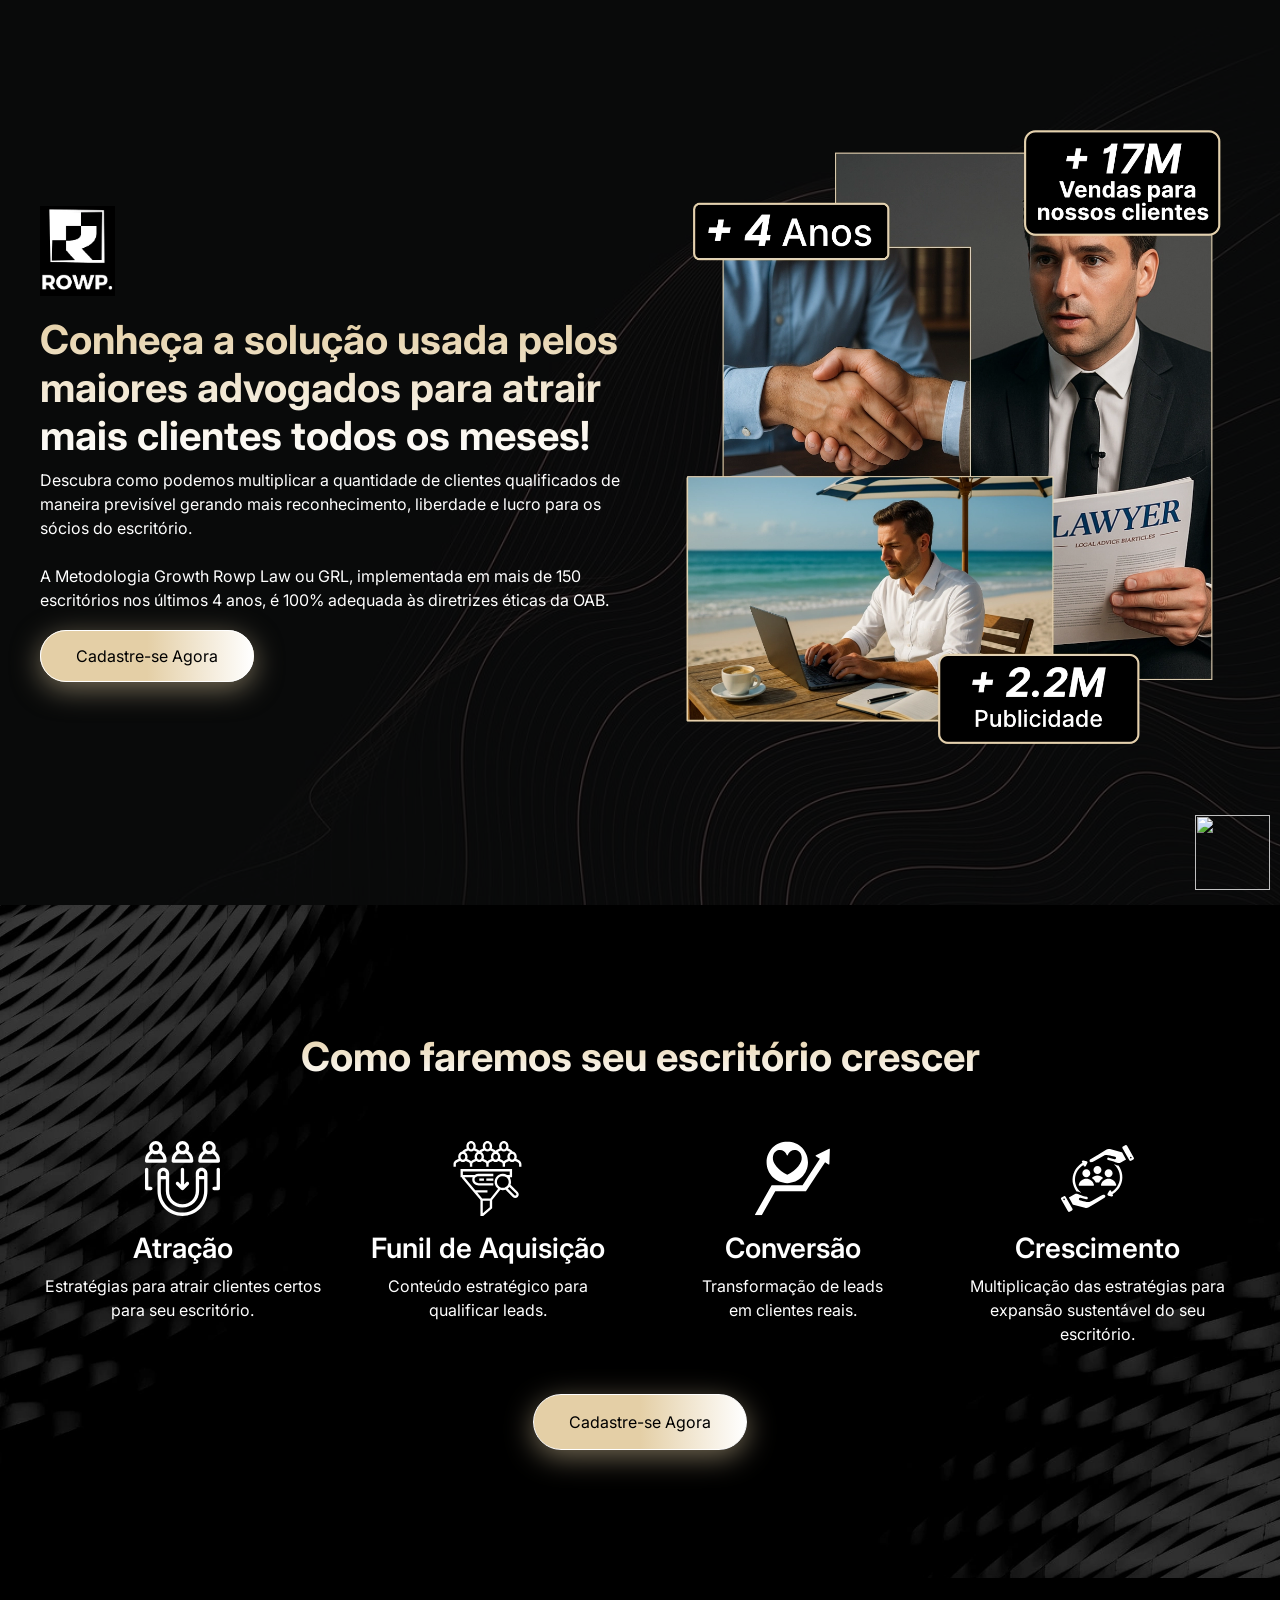
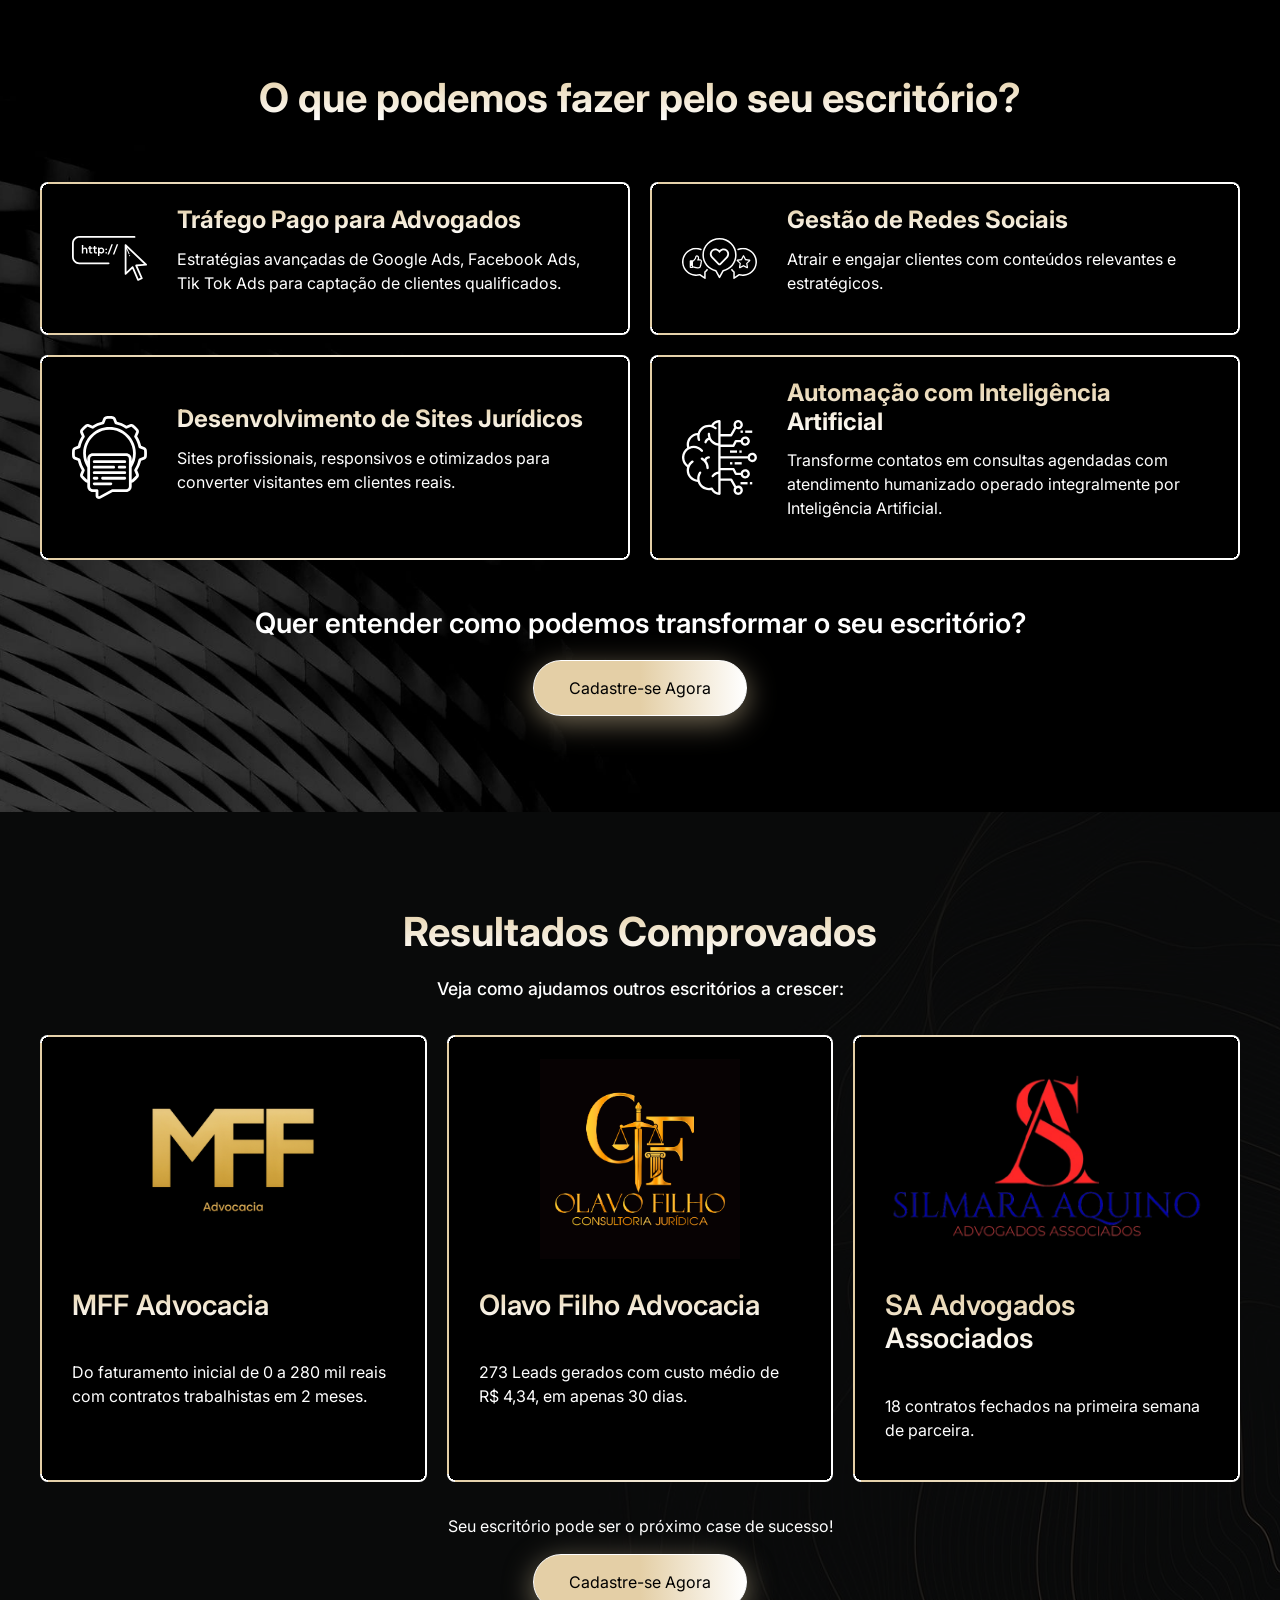
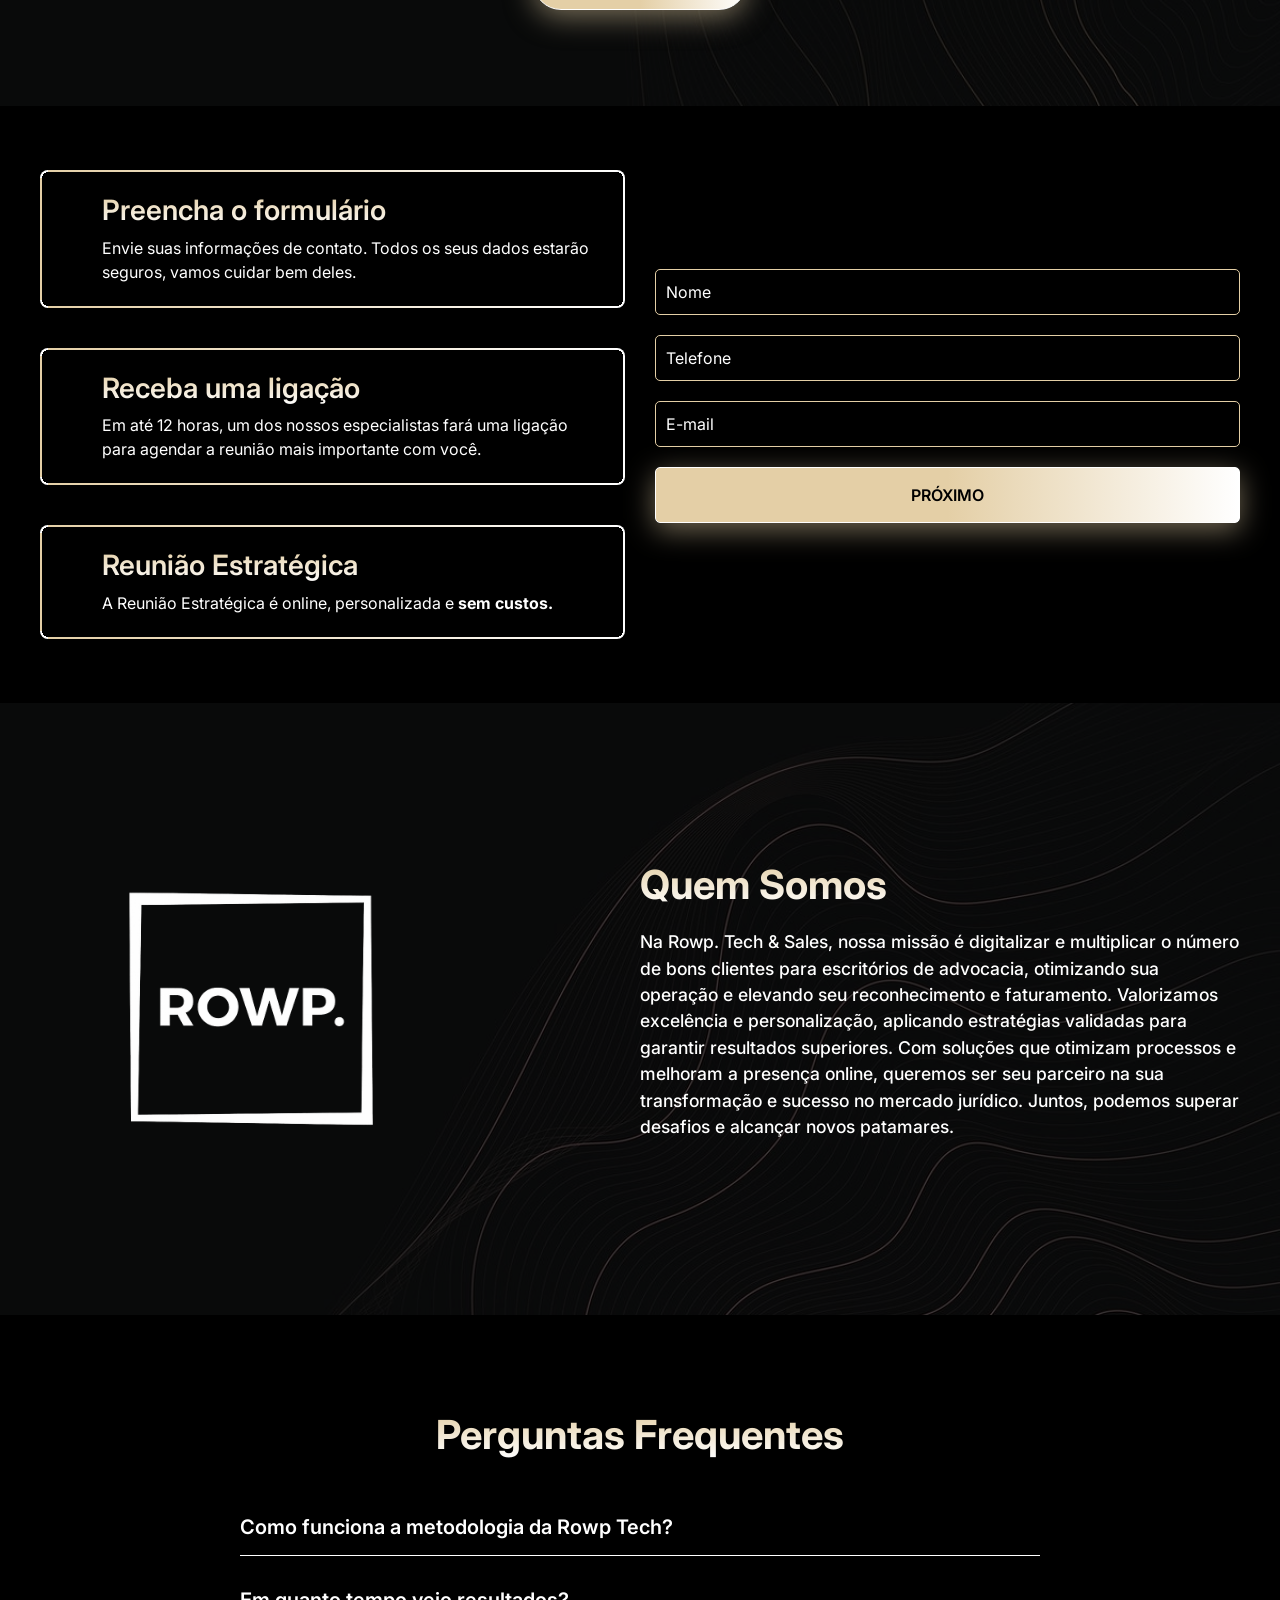
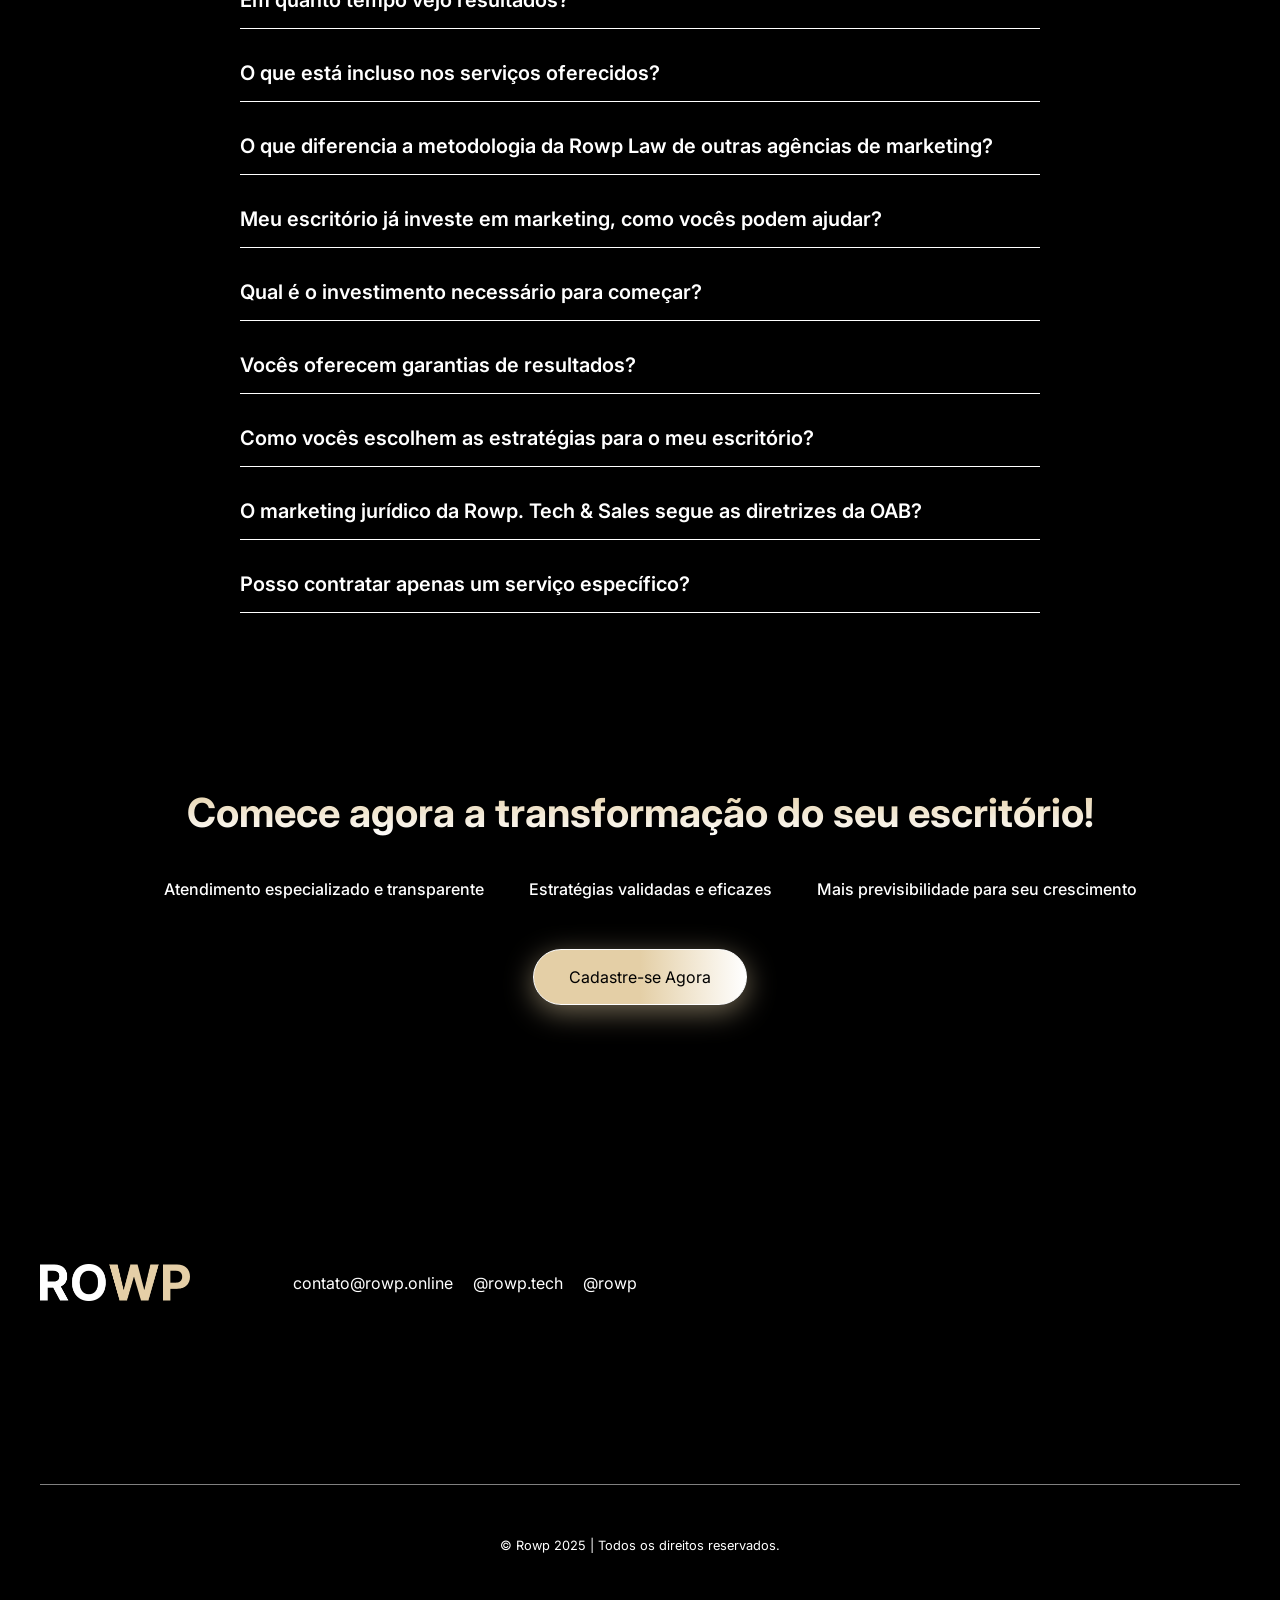
==== index.html @ 314a4864 "Update index.html" ====
<html>
    <head>
        <title>Rowp</title>
        <meta charset="utf-8">
        <meta name="viewport" content="initial-scale=1">
        
        <!-- Favicon -->
        <link rel="icon" type="image/x-icon" href="imagens/logo_rowp.png">
        
        <!-- Fontes -->
        <link rel="preconnect" href="https://fonts.googleapis.com">
        <link rel="preconnect" href="https://fonts.gstatic.com" crossorigin>
        <link href="https://fonts.googleapis.com/css2?family=Inter:ital,opsz,wght@0,14..32,100..900;1,14..32,100..900&display=swap" rel="stylesheet">

        <!-- Bootstrap -->
        <link rel="stylesheet" href="https://cdn.jsdelivr.net/npm/bootstrap@5.2.3/dist/css/bootstrap.min.css">
        
        <!-- Google Tag Manager -->
        <script>(function(w,d,s,l,i){w[l]=w[l]||[];w[l].push({'gtm.start':
        new Date().getTime(),event:'gtm.js'});var f=d.getElementsByTagName(s)[0],
        j=d.createElement(s),dl=l!='dataLayer'?'&l='+l:'';j.async=true;j.src=
        'https://www.googletagmanager.com/gtm.js?id='+i+dl;f.parentNode.insertBefore(j,f);
        })(window,document,'script','dataLayer','GTM-T9DWG6LV');</script>
        <!-- End Google Tag Manager -->
        
        <!-- Meta Pixel Code -->
        <script>
        !function(f,b,e,v,n,t,s)
        {if(f.fbq)return;n=f.fbq=function(){n.callMethod?
        n.callMethod.apply(n,arguments):n.queue.push(arguments)};
        if(!f._fbq)f._fbq=n;n.push=n;n.loaded=!0;n.version='2.0';
        n.queue=[];t=b.createElement(e);t.async=!0;
        t.src=v;s=b.getElementsByTagName(e)[0];
        s.parentNode.insertBefore(t,s)}(window, document,'script',
        'https://connect.facebook.net/en_US/fbevents.js');
        fbq('init', '1234074921309756');
        fbq('track', 'PageView');
        </script>
        <noscript><img height="1" width="1" style="display:none"
        src="https://www.facebook.com/tr?id=1234074921309756&ev=PageView&noscript=1"
        /></noscript>
        <!-- End Meta Pixel Code -->
        
        <!-- Estilos -->
        <style>
        
            /* Geral */
            
            body, html {
                font-family: "Inter", sans-serif;
                scroll-behavior: scroll;
                padding: 0;
            }
            
            .wrapper {
                margin: 0 auto;
                max-width: 1200px;
            }
            
            /* Banner Principal */
            
            .principal {
                background-image: url(imagens/Textura1.webp);
                background-color: rgba(0, 0, 0, 0.7);
                background-blend-mode: color;
                background-position: center;
                background-repeat: no-repeat;
                background-size: cover;
                padding: 4em 1em 6em;
            }
            
            .principal .conteudo {
                align-content: center;
                display: grid;
                gap: 40px;
                grid-template-columns: 1fr 1fr;
            }
            
            .principal .conteudo .texto {
                align-content: center;
                display: grid;
            }
            
            .principal .conteudo .texto .logo img {
                margin-bottom: 1em;
                width: 150px;
            }
            
            .principal .conteudo .texto .titulo img {
                margin-bottom: 20px;
                width: 75px;
            }
            
            .principal .conteudo .texto .titulo h3 {
                background: -webkit-linear-gradient(#e4cfa6, #fff);
                -webkit-background-clip: text;
                -webkit-text-fill-color: transparent;
                color: #fff;
                font-size: 2.5em;
                font-weight: 700;
            }
            
            .principal .conteudo .texto .titulo p {
                color: #fff;
                margin-bottom: 2em;
            }
            
            .principal .conteudo .texto .botao a {
                background: #E4CFA6;
                background: linear-gradient(90deg, rgba(228, 207, 166, 1) 50%, rgba(255, 255, 255, 1) 100%);
                border: 1px solid #fff;
                border-radius: 50px;
                box-shadow: rgba(228, 207, 166, 0.5) 0px 7px 29px 0px;
                color: #000;
                font-weight: 400;
                padding: 15px 35px;
                text-decoration: none;
            }
            
            .principal .conteudo .imagem img {
                width: 100%;
            }
            
            .principal .conteudo .imagem .mobile {
                display: none;
            }
            
            /* Crescer */
            
            .crescer {
                background-image: url(imagens/fundo.webp);
                background-position: center;
                background-repeat: no-repeat;
                background-size: cover;
                padding: 8em 1em;
            }
            
            .crescer .conteudo .titulo h3 {
                background: -webkit-linear-gradient(#e4cfa6, #fff);
                -webkit-background-clip: text;
                -webkit-text-fill-color: transparent;
                font-size: 2.5em;
                font-weight: 700;
                margin-bottom: 1.5em;
                text-align: center;
            }
            
            .crescer .conteudo .items {
                display: grid;
                gap: 20px;
                grid-template-columns: 1fr 1fr 1fr 1fr;
                margin-bottom: 2em;
            }
            
            .crescer .conteudo .items .item .icone {
                display: grid;
                justify-content: center;
            }
            
            .crescer .conteudo .items .item .icone img {
                margin-bottom: 1em;
                width: 75px;
            }
            
            .crescer .conteudo .items .item .info h3 {
                color: #fff;
                font-weight: 600;
                text-align: center;
            }
            
            .crescer .conteudo .items .item .info p {
                color: #fff;
                text-align: center;
            }
            
            .crescer .conteudo .botao {
                display: grid;
                justify-content: center;
            }
            
            .crescer .conteudo .botao a {
                background: #E4CFA6;
                background: linear-gradient(90deg, rgba(228, 207, 166, 1) 50%, rgba(255, 255, 255, 1) 100%);
                border: 1px solid #fff;
                border-radius: 50px;
                box-shadow: rgba(228, 207, 166, 0.5) 0px 7px 29px 0px;
                color: #000;
                font-weight: 400;
                padding: 15px 35px;
                text-decoration: none;
            }
            
            /* Escritório */
            
            .escritorio {
                background-image: url(imagens/fundo2.jpg);
                background-position: center;
                background-repeat: no-repeat;
                background-size: cover;
                padding: 6em 1em;
            }
            
            .escritorio .conteudo .titulo h3 {
                background: -webkit-linear-gradient(#e4cfa6, #fff);
                -webkit-background-clip: text;
                -webkit-text-fill-color: transparent;
                font-size: 2.5em;
                font-weight: 700;
                margin-bottom: 1.5em;
                text-align: center;
            }
            
            .escritorio .conteudo .items {
                display: grid;
                gap: 20px;
                grid-template-columns: 1fr 1fr;
            }
            
            .escritorio .conteudo .items .item {
                align-items: center;
                background: radial-gradient(circle at 100% 100%, #000000 0, #000000 6px, #fff 6px) 0% 0%/8px 8px no-repeat,
            radial-gradient(circle at 0 100%, #000000 0, #000000 6px, #fff 6px) 100% 0%/8px 8px no-repeat,
            radial-gradient(circle at 100% 0, #000000 0, #000000 6px, #fff 6px) 0% 100%/8px 8px no-repeat,
            radial-gradient(circle at 0 0, #000000 0, #000000 6px, #fff 6px) 100% 100%/8px 8px no-repeat,
            linear-gradient(#000000, #000000) 50% 50%/calc(100% - 4px) calc(100% - 16px) no-repeat,
            linear-gradient(#000000, #000000) 50% 50%/calc(100% - 16px) calc(100% - 4px) no-repeat,
            linear-gradient(90deg, #e4cfa6 0%, #fff 100%);
                border-radius: 8px;
                display: flex;
                gap: 30px;
                padding: 1.5em 2em;
                box-sizing: border-box;
            }
            
            .escritorio .conteudo .items .item .icone img {
                width: 75px;
            }
            
            .escritorio .conteudo .items .item .info h3 {
                background: -webkit-linear-gradient(#e4cfa6, #fff);
                -webkit-background-clip: text;
                -webkit-text-fill-color: transparent;
                font-size: 1.5em;
                font-weight: 700;
                margin-bottom: 0.5em;
            }
            
            .escritorio .conteudo .items .item .info p {
                color: #fff;
            }
            
            .escritorio .conteudo .botao {
                display: grid;
                justify-content: center;
            }
            
            .escritorio .conteudo .botao p {
                color: #fff;
                font-size: 1.75em;
                font-weight: 600;
                margin-top: 1.5em;
                text-align: center;
            }
            
            .escritorio .conteudo .botao a {
                background: #E4CFA6;
                background: linear-gradient(90deg, rgba(228, 207, 166, 1) 50%, rgba(255, 255, 255, 1) 100%);
                border: 1px solid #fff;
                border-radius: 50px;
                box-shadow: rgba(228, 207, 166, 0.5) 0px 7px 29px 0px;
                color: #000;
                font-weight: 400;
                margin: 0 auto;
                padding: 15px 35px;
                text-decoration: none;
                width: fit-content;
            }
            
            /* Resultados */
            
            .resultados {
                background-image: url(imagens/Textura2.webp);
                background-color: rgba(0, 0, 0, 0.7);
                background-blend-mode: color;
                background-position: center;
                background-repeat: no-repeat;
                background-size: cover;
                padding: 6em 1em;
            }
            
            .resultados .conteudo .titulo h3 {
                background: -webkit-linear-gradient(#e4cfa6, #fff);
                -webkit-background-clip: text;
                -webkit-text-fill-color: transparent;
                font-size: 2.5em;
                font-weight: 700;
                margin-bottom: 0.5em;
                text-align: center;
            }
            
            .resultados .conteudo .titulo p {
                color: #fff;
                font-size: 1.1em;
                font-weight: 500;
                text-align: center;
            }
            
            .resultados .conteudo .items {
                display: grid;
                gap: 20px;
                grid-template-columns: 1fr 1fr 1fr;
                margin: 2em 0em;
            }
            
            .resultados .conteudo .items .item {
                align-content: start;
                background: radial-gradient(circle at 100% 100%, #000000 0, #000000 6px, #fff 6px) 0% 0% / 8px 8px no-repeat, radial-gradient(circle at 0 100%, #000000 0, #000000 6px, #fff 6px) 100% 0% / 8px 8px no-repeat, radial-gradient(circle at 100% 0, #000000 0, #000000 6px, #fff 6px) 0% 100% / 8px 8px no-repeat, radial-gradient(circle at 0 0, #000000 0, #000000 6px, #fff 6px) 100% 100% / 8px 8px no-repeat, linear-gradient(#000000, #000000) 50% 50% / calc(100% - 4px) calc(100% - 16px) no-repeat, linear-gradient(#000000, #000000) 50% 50% / calc(100% - 16px) calc(100% - 4px) no-repeat, linear-gradient(90deg, #e4cfa6 0%, #fff 100%);
                border-radius: 8px;
                display: grid;
                gap: 30px;
                padding: 1.5em 2em;
                box-sizing: border-box;
            }
            
            .resultados .conteudo .items .item img {
                height: 200px;
                object-fit: contain;
                width: 100%;
            }
            
            .resultados .conteudo .items .item h3 {
                background: -webkit-linear-gradient(#e4cfa6, #fff);
                -webkit-background-clip: text;
                -webkit-text-fill-color: transparent;
                font-weight: 600;
            }
            
            .resultados .conteudo .items .item p {
                color: #fff;
            }
            
            .resultados .conteudo .botao {
                display: grid;
                justify-content: center;
            }
            
            .resultados .conteudo .botao p {
                color: #fff;
            }
            
            .resultados .conteudo .botao a {
                background: #E4CFA6;
                background: linear-gradient(90deg, rgba(228, 207, 166, 1) 50%, rgba(255, 255, 255, 1) 100%);
                border: 1px solid #fff;
                border-radius: 50px;
                box-shadow: rgba(228, 207, 166, 0.5) 0px 7px 29px 0px;
                color: #000;
                font-weight: 400;
                margin: 0 auto;
                padding: 15px 35px;
                text-decoration: none;
                width: fit-content;
            }
            
            /* Formulário */
            
            .formulario {
                background-color: #000;
                padding: 4em 1em;
            }
            
            .formulario .conteudo {
                display: grid;
                gap: 30px;
                grid-template-columns:  1fr 1fr;
            }
            
            .formulario .conteudo .modulos {
                align-content: center;
                display: grid;
                gap: 20px;
            }
            
            .formulario .conteudo .modulos .passo {
                background: radial-gradient(circle at 100% 100%, #000000 0, #000000 6px, #fff 6px) 0% 0% / 8px 8px no-repeat, radial-gradient(circle at 0 100%, #000000 0, #000000 6px, #fff 6px) 100% 0% / 8px 8px no-repeat, radial-gradient(circle at 100% 0, #000000 0, #000000 6px, #fff 6px) 0% 100% / 8px 8px no-repeat, radial-gradient(circle at 0 0, #000000 0, #000000 6px, #fff 6px) 100% 100% / 8px 8px no-repeat, linear-gradient(#000000, #000000) 50% 50% / calc(100% - 4px) calc(100% - 16px) no-repeat, linear-gradient(#000000, #000000) 50% 50% / calc(100% - 16px) calc(100% - 4px) no-repeat, linear-gradient(90deg, #e4cfa6 0%, #fff 100%);
                border-radius: 8px;
                display: flex;
                gap: 30px;
                padding: 1.5em 2em;
                box-sizing: border-box;
            }
            
            .formulario .conteudo .modulos .passo h3 {
                background: -webkit-linear-gradient(#e4cfa6, #fff);
                -webkit-background-clip: text;
                -webkit-text-fill-color: transparent;
                font-weight: 600;
            }
            
            .formulario .conteudo .modulos .passo p {
                color: #fff;
                margin-bottom: 0;
            }
            
            .formulario .conteudo .modulos .icone {
                display: grid;
                justify-content: center;
            }
            
            .formulario .conteudo .modulos .icone svg {
                color: #e4cfa6;
                height: 40px;
                width: 40px;
            }
            
            .formulario .conteudo .contato  {
                align-items: center;
                display: grid;
            }
            
            .formulario .conteudo .contato .campos form {
                display: grid;
                gap: 10px;
            }
            
            .formulario .conteudo .contato .campos form .grid {
                display: grid;
                gap: 10px;
                grid-template-columns: 1fr 1fr;
            }
            
            .formulario .conteudo .contato .campos form .passo {
                display: grid;
                gap: 20px;
            }
            
            .formulario .conteudo .contato .campos form .passo.esconde {
                display: none;
            }
            
            .formulario .conteudo .contato .campos form .campo input, .formulario .conteudo .contato .campos form .campo select, .formulario .conteudo .contato .campos form .campo textarea {
                background-color: transparent;
                border: 1px solid #e4cfa6;
                border-radius: 5px;
                color: #fff;
                padding: 10px;
                width: 100%;
            }
            
            .formulario .conteudo .contato .campos form .campo .preto {
                color: #000;
            }
            
            .formulario .conteudo .contato .campos form .campo input::placeholder {
                color: #fff;
            }
            
            .formulario .conteudo .contato .campos form .campo label {
                color: #fff;
                margin-bottom: 5px;
            }
            
            .formulario .conteudo .contato .campos form .campo button {
                background: #E4CFA6;
                background: linear-gradient(90deg, rgba(228, 207, 166, 1) 50%, rgba(255, 255, 255, 1) 100%);
                border: 1px solid #fff;
                border-radius: 5px;
                box-shadow: rgba(228, 207, 166, 0.5) 0px 7px 29px 0px;
                color: #000;
                font-weight: 600;
                margin: 0 auto;
                padding: 15px 35px;
                text-decoration: none;
                text-transform: uppercase;
                width: 100%;
            }
            
            .formulario .conteudo .contato .campos form .campo p {
                display: none;
            }
            
            /* Quem Somos */
            
            .quemsomos {
                background-image: url(imagens/Textura1.webp);
                background-color: rgba(0, 0, 0, 0.7);
                background-blend-mode: color;
                background-position: center;
                background-repeat: no-repeat;
                background-size: cover;
                padding: 6em 1em;
            }
            
            .quemsomos .conteudo {
                display: grid;
                grid-template-columns: 1fr 1fr;
            }
            
            .quemsomos .conteudo .imagem img {
                width: 70%;
            }
            
            .quemsomos .conteudo .titulo {
                align-content: center;
                display: grid;
            }
            
            .quemsomos .conteudo .titulo h3 {
                background: -webkit-linear-gradient(#e4cfa6, #fff);
                -webkit-background-clip: text;
                -webkit-text-fill-color: transparent;
                font-size: 2.5em;
                font-weight: 700;
                margin-bottom: 0.5em;
            }
            
            .quemsomos .conteudo .titulo p {
                color: #fff;
                font-size: 1.1em;
                font-weight: 500;
            }
            
            /* Perguntas Frequentes */
            
            .perguntas {
                background-color: #000;
                padding: 6em 1em;
            }
            
            .perguntas .conteudo .titulo h3 {
                background: -webkit-linear-gradient(#e4cfa6, #fff);
                -webkit-background-clip: text;
                -webkit-text-fill-color: transparent;
                font-size: 2.5em;
                font-weight: 700;
                margin-bottom: 1em;
                text-align: center;
            }
            
            .perguntas .conteudo .items {
                margin: 0 auto;
                max-width: 800px;
            }
            
            .perguntas .conteudo .items .item {
                border-bottom: 1px solid #fff;
                margin-bottom: 1em;
                padding: 1em 0em;
            }
            
            .perguntas .conteudo .items .item .pergunta {
                align-items: center;
                cursor: pointer;
                display: flex;
                gap: 20px;
                justify-content: space-between;
            }
            
            .perguntas .conteudo .items .item .pergunta h3 {
                color: #fff;
                font-size: 1.25em;
                font-weight: 600;
                margin-bottom: 0;
            }
            
            .perguntas .conteudo .items .item .pergunta svg {
                color: #fff;
                font-size: 1em;
            }
            
            .perguntas .conteudo .items .item .resposta {
                display: none;
                padding-top: 1em;
            }

            .perguntas .conteudo .items .item.aberto .resposta {
                display: block;
            }
            
            .perguntas .conteudo .items .item .resposta p {
                color: #fff;
            }
            
            .perguntas .conteudo .botao {
                display: grid;
                justify-content: center;
            }
            
            .perguntas .conteudo .botao p {
                color: #fff;
                font-size: 1.75em;
                font-weight: 600;
                margin-top: 1.5em;
                text-align: center;
            }
            
            .perguntas .conteudo .botao a {
                background: #E4CFA6;
                background: linear-gradient(90deg, rgba(228, 207, 166, 1) 50%, rgba(255, 255, 255, 1) 100%);
                border: 1px solid #fff;
                border-radius: 50px;
                box-shadow: rgba(228, 207, 166, 0.5) 0px 7px 29px 0px;
                color: #000;
                font-weight: 400;
                margin: 0 auto;
                padding: 15px 35px;
                text-decoration: none;
                width: fit-content;
            }
            
            /* Transformação */
            
            .transformacao {
                background-color: #000;
                padding: 4em 1em;
            }
            
            .transformacao .conteudo .titulo h3 {
                background: -webkit-linear-gradient(#e4cfa6, #fff);
                -webkit-background-clip: text;
                -webkit-text-fill-color: transparent;
                font-size: 2.5em;
                font-weight: 700;
                margin-bottom: 1em;
                text-align: center;
            }
            
            .transformacao .conteudo .items {
                display: flex;
                gap: 25px;
                justify-content: center;
                margin-bottom: 2em;
            }
            
            .transformacao .conteudo .items .item p {
                color: #fff;
                font-weight: 500;
            }
            
            .transformacao .conteudo .items .item p i {
                margin-right: 20px;
            }
            
            .transformacao .conteudo .botao {
                display: grid;
                justiy-content: center;
            }
            
            .transformacao .conteudo .botao a {
                background: #E4CFA6;
                background: linear-gradient(90deg, rgba(228, 207, 166, 1) 50%, rgba(255, 255, 255, 1) 100%);
                border: 1px solid #fff;
                border-radius: 50px;
                box-shadow: rgba(228, 207, 166, 0.5) 0px 7px 29px 0px;
                color: #000;
                font-weight: 400;
                margin: 0 auto;
                padding: 15px 35px;
                text-decoration: none;
                width: fit-content;
            }
            
            /* Rodapé */
            
            footer {
                background-color: #000;
                padding: 4em 1em;
            }
            
            footer .conteudo .topo {
                align-items: center;
                display: flex;
                justify-content: space-between;
            }
            
            footer .conteudo .topo .logo img {
                width: 150px;
            }
            
            footer .conteudo .topo .contato {
                display: flex;
                gap: 20px;
            }
            
            footer .conteudo .topo .contato a {
                color: #fff;
                text-decoration: none;
            }
            
            footer .conteudo .topo .contato a svg {
                font-size: 0.9em;
            }
            
            footer .conteudo .topo .mapa iframe {
                height: 300px;
                width: 500px;
            }
            
            footer .conteudo .base .copyright {
                border-top: 1px solid rgba(255, 255, 255, 0.5);
                color: #fff;
                font-size: 0.8em;
                margin-top: 4em;
                padding-top: 4em;
                text-align: center;
            }
            
            /* Botão */
            
            .botaoFlutuante {
                position: fixed;
                bottom: 10;
                right: 10;
                z-index: 999999;
            }
            
            .botaoFlutuante img {
                width: 75px;
            }
            
            /* Responsivo */
            
            @media(max-width: 768px) {
                
                /* Principal */
                
                .principal .conteudo, .crescer .conteudo .items, .escritorio .conteudo .items, .resultados .conteudo .items, .formulario .conteudo , .quemsomos .conteudo {
                    grid-template-columns: 1fr;
                }
                
                .principal .conteudo .imagem .desktop {
                    display: none;
                }
                
                .principal .conteudo .imagem .mobile {
                    display: block;
                }
                
                .principal .conteudo .imagem img {
                    width: 100%;
                }
                
                .transformacao .conteudo .items {
                    display: grid;
                }
                
                .quemsomos .conteudo .imagem img {
                    width: 100%;
                }
                
                footer .conteudo .topo, footer .conteudo .topo .logo, footer .conteudo .topo .contato {
                    display: grid;
                    justify-content: center;
                }
                
                footer .conteudo .topo .contato {
                    gap: 10px;
                    margin-top: 2em;
                }
                
                footer .conteudo .topo .contato a {
                    text-align: center;
                }
                
                footer .conteudo .topo .mapa iframe {
                    height:;
                    margin-top: 2em;
                    width: 100%;
                }
                
            }
            
        </style>
        
    </head>
    <body>
        
        <!-- Google Tag Manager (noscript) -->
        <noscript><iframe src="https://www.googletagmanager.com/ns.html?id=GTM-T9DWG6LV"
        height="0" width="0" style="display:none;visibility:hidden"></iframe></noscript>
        <!-- End Google Tag Manager (noscript) -->
        
        <!-- Principal -->
        <section class="principal">
            <div class="wrapper">
                <div class="conteudo">
                    <div class="texto">
                        <!--<div class="logo">
                            <img src="imagens/logo.png">
                        </div>-->
                        <div class="titulo">
                            <img src="imagens/logoff.webp">
                            <h3>Conheça a solução usada pelos maiores advogados para atrair mais clientes todos os meses!</h3>
                            <p>Descubra como podemos multiplicar a quantidade de clientes qualificados de maneira previsível gerando mais reconhecimento, liberdade e lucro para os sócios do escritório.<br><br>A Metodologia Growth Rowp Law ou GRL, implementada em mais de 150 escritórios nos últimos 4 anos, é 100% adequada às diretrizes éticas da OAB.</p>
                        </div>
                        <div class="botao">
                            <a href="#formulario">Cadastre-se Agora</a>
                        </div>
                    </div>
                    <div class="imagem">
                        <img src="imagens/principaff.webp">
                    </div>
                </div>
            </div>
        </section>
        
        <!-- Crescer -->
        <section class="crescer">
            <div class="wrapper">
                <div class="conteudo">
                    <div class="titulo">
                        <h3>Como faremos seu escritório crescer</h3>
                    </div>
                    <div class="items">
                        <div class="item">
                            <div class="icone">
                                <img src="imagens/icone-atracao.svg">
                            </div>
                            <div class="info">
                                <h3>Atração</h3>
                                <p>Estratégias para atrair clientes certos<br> para seu escritório.</p>
                            </div>
                        </div>
                        <div class="item">
                            <div class="icone">
                                <img src="imagens/icone-funil.svg">
                            </div>
                            <div class="info">
                                <h3>Funil de Aquisição</h3>
                                <p>Conteúdo estratégico para<br> qualificar leads.</p>
                            </div>
                        </div>
                        <div class="item">
                            <div class="icone">
                                <img src="imagens/icone-engajamento.svg">
                            </div>
                            <div class="info">
                                <h3>Conversão</h3>
                                <p>Transformação de leads<br> em clientes reais.</p>
                            </div>
                        </div>
                        <div class="item">
                            <div class="icone">
                                <img src="imagens/icone-trackeamento.svg">
                            </div>
                            <div class="info">
                                <h3>Crescimento</h3>
                                <p>Multiplicação das estratégias para<br> expansão sustentável do seu escritório.</p>
                            </div>
                        </div>
                    </div>
                    <div class="botao">
                        <a href="#formulario">Cadastre-se Agora</a>
                    </div>
                </div>
            </div>
        </section>
        
        <!-- Escritório -->
        <section class="escritorio">
            <div class="wrapper">
                <div class="conteudo">
                    <div class="titulo">
                        <h3>O que podemos fazer pelo seu escritório?</h3>
                    </div>
                    <div class="items">
                        <div class="item">
                            <div class="icone">
                                <img src="imagens/icone-trafego.svg">
                            </div>
                            <div class="info">
                                <h3>Tráfego Pago para Advogados</h3>
                                <p>Estratégias avançadas de Google Ads, Facebook Ads, Tik Tok Ads para captação de clientes qualificados.</p>
                            </div>
                        </div>
                        <div class="item">
                            <div class="icone">
                                <img src="imagens/icone-redes.svg">
                            </div>
                            <div class="info">
                                <h3>Gestão de Redes Sociais</h3>
                                <p>Atrair e engajar clientes com conteúdos relevantes e estratégicos.</p>
                            </div>
                        </div>
                        <div class="item">
                            <div class="icone">
                                <img src="imagens/icone-desenvolvimento.svg">
                            </div>
                            <div class="info">
                                <h3>Desenvolvimento de Sites Jurídicos</h3>
                                <p>Sites profissionais, responsivos e otimizados para converter visitantes em clientes reais.</p>
                            </div>
                        </div>
                        <div class="item">
                            <div class="icone">
                                <img src="imagens/icone-automacao.svg">
                            </div>
                            <div class="info">
                                <h3>Automação com Inteligência Artificial</h3>
                                <p>Transforme contatos em consultas agendadas com atendimento humanizado operado integralmente por Inteligência Artificial.</p>
                            </div>
                        </div>
                    </div>
                    <div class="botao">
                        <p>Quer entender como podemos transformar o seu escritório?</p>
                        <a href="#formulario">Cadastre-se Agora</a>
                    </div>
                </div>
            </div>
        </section>
        
        <!-- Resultados -->
        <section class="resultados">
            <div class="wrapper">
                <div class="conteudo">
                    <div class="titulo">
                        <h3>Resultados Comprovados</h3>
                        <p>Veja como ajudamos outros escritórios a crescer:</p>
                    </div>
                    <div class="items">
                        <div class="item">
                            <img src="imagens/MFF-Logo-transparente.webp">
                            <h3>MFF Advocacia</h3>
                            <p>Do faturamento inicial de 0 a 280 mil reais com contratos trabalhistas em 2 meses.</p>
                        </div>
                        <div class="item">
                            <img src="imagens/olavo.webp">
                            <h3>Olavo Filho Advocacia</h3>
                            <p>273 Leads gerados com custo médio de R$ 4,34, em apenas 30 dias.</p>
                        </div>
                        <div class="item">
                            <img src="imagens/silmara.webp">
                            <h3>SA Advogados Associados</h3>
                            <p>18 contratos fechados na primeira semana de parceira.</p>
                        </div>
                    </div>
                    <div class="botao">
                        <p>Seu escritório pode ser o próximo case de sucesso!</p>
                        <a href="#formulario">Cadastre-se Agora</a>
                    </div>
                </div>
            </div>
        </section>
        
        <!-- Formulário -->
        <section class="formulario" id="formulario">
            <div class="wrapper">
                <div class="conteudo">
                    <div class="modulos">
                        <div class="passo">
                            <div class="icone"></div>
                            <div class="texto">
                                <h3>Preencha o formulário</h3>
                                <p>Envie suas informações de contato. Todos os seus dados estarão seguros, vamos cuidar bem deles.</p>
                            </div>
                        </div>
                        <div class="icone">
                            <i data-feather="chevron-down"></i>
                        </div>
                        <div class="passo">
                            <div class="icone"></div>
                            <div class="texto">
                                <h3>Receba uma ligação</h3>
                                <p>Em até 12 horas, um dos nossos especialistas fará uma ligação para agendar a reunião mais importante com você.</p>
                            </div>
                        </div>
                        <div class="icone">
                            <i data-feather="chevron-down"></i>
                        </div>
                        <div class="passo">
                            <div class="icone"></div>
                            <div class="texto">
                                <h3>Reunião Estratégica</h3>
                                <p>A Reunião Estratégica é online, personalizada e <b>sem custos.</b></p>
                            </div>
                        </div>
                    </div>
                    <div class="contato">
                        <div class="campos">
                            <form method="post" action="contato.php">
                                <div class="passo" data-passo="1">
                                    <div class="campo">
                                        <input type="text" name="nome" placeholder="Nome" class="nome">
                                    </div>
                                    <div class="campo">
                                        <input type="tel" name="telefone" placeholder="Telefone" class="telefone">
                                    </div>
                                    <div class="campo">
                                        <input type="mail" name="email" placeholder="E-mail" class="email">
                                    </div>
                                    <div class="campo">
                                        <button type="button" data-proximo="2">Próximo</button>
                                    </div>
                                </div>
                                <div class="passo esconde" data-passo="2">
                                    <div class="campo">
                                        <label for="nome_empresa">Como se chama sua empresa ou negócio?</label>
                                        <input type="text" name="nome_empresa" class="nome_empresa">
                                    </div>
                                    <div class="campo">
                                        <label for="instagram_empresa">Qual instagram da sua empresa ou negócio? *</label>
                                        <input type="text" name="instagram_empresa" class="instagram_empresa">
                                    </div>
                                    <div class="campo">
                                        <label for="cenario">Nos conte um pouco a respeito do seu negócio e o atual cenário dele hoje, em relação ao marketing.</label>
                                        <textarea name="cenario" rows="5" class="cenario "></textarea>
                                    </div>
                                    <div class="campo">
                                        <button type="button" data-proximo="3">Próximo</button>
                                    </div>
                                </div>
                                <div class="passo esconde" data-passo="3">
                                    <div class="campo">
                                        <label for="experiencia">Você já teve experiência com alguma empresa de marketing? *</label>
                                        <select name="experiencia" class="experiencia">
                                            <option value="Sim" class="preto">Sim</option>
                                            <option value="Não" class="preto">Não</option>
                                            <option value="Trabalho com uma hoje" class="preto">Trabalho com uma hoje</option>
                                        </select>
                                    </div>
                                    <div class="campo">
                                        <label for="faturamento">Qual sua média de faturamento mensal aproximadamente? *</label>
                                        <select name="faturamento" class="faturamento">
                                            <option value="Até R$15.000" class="preto">Até R$15.000</option>
                                            <option value="R$15 mil - R$30 mil" class="preto">R$15 mil - R$30 mil</option>
                                            <option value="R$30 mil - R$70 mil" class="preto">R$30 mil - R$70 mil</option>
                                            <option value="R$70 mil - R$100 mil" class="preto">R$70 mil - R$100 mil</option>
                                            <option value="Acima de R$100 mil" class="preto">Acima de R$100 mil</option>
                                        </select>
                                    </div>
                                    <div class="campo">
                                        <label for="urgencia">Qual seu nível de urgência para implementar o método GRL na sua empresa e colher os frutos? *</label>
                                        <select name="urgencia" class="urgencia">
                                            <option value="Essa semana/na outra" class="preto">Essa semana/na outra</option>
                                            <option value="De 1 a 3 meses" class="preto">De 1 a 3 meses</option>
                                            <option value="Acima de 3 meses" class="preto">Acima de 3 meses</option>
                                        </select>
                                    </div>
                                    <div class="campo">
                                        <label for="investimento">O investimento mínimo começa a partir de R$ 1.600 mil - R$ 4.700 mil/mês, para ter possíveis clientes todos os dias te procurando, deixar sua marca mais reconhecida, trazer mais vendas entre outras coisas que você busca, esse investimento hoje faz sentido para você nesse momento? *</label>
                                        <select name="investimento" class="investimento">
                                            <option value="Sim" class="preto">Sim</option>
                                            <option value="Não" class="preto">Não</option>
                                            <option value="Preciso entender" class="preto">Preciso entender</option>
                                        </select>
                                    </div>
                                    <div class="campo">
                                        <button type="button" class="enviarInformacoes">Enviar Informações</button>
                                        <p>Em breve entraremos em contato com você!</p>
                                    </div>
                                </div>
                            </form>
                        </div>
                    </div>
                </div>
            </div>
        </section>
        
        <!-- Quem Somos -->
        <section class="quemsomos">
            <div class="wrapper">
                <div class="conteudo">
                    <div class="imagem">
                        <img src="imagens/Rowp-logo-transparente.webp">
                    </div>
                    <div class="titulo">
                        <h3>Quem Somos</h3>
                        <p>Na Rowp. Tech & Sales, nossa missão é digitalizar e multiplicar o número de bons clientes para escritórios de advocacia, otimizando sua operação e elevando seu reconhecimento e faturamento. Valorizamos excelência e personalização, aplicando estratégias validadas para garantir resultados superiores. Com soluções que otimizam processos e melhoram a presença online, queremos ser seu parceiro na sua transformação e sucesso no mercado jurídico. Juntos, podemos superar desafios e alcançar novos patamares.</p>
                    </div>
                </div>
            </div>
        </section>
        
        <!-- Perguntas Frequentes -->
        <section class="perguntas">
            <div class="wrapper">
                <div class="conteudo">
                    <div class="titulo">
                        <h3>Perguntas Frequentes</h3>
                    </div>
                    <div class="items">
                        <div class="item">
                            <div class="pergunta">
                                <h3>Como funciona a metodologia da Rowp Tech?</h3>
                                <i data-feather="plus"></i>
                            </div>
                            <div class="resposta">
                                <p>Nossa metodologia segue um processo estratégico em 6 etapas, desde a estruturação da presença digital do seu escritório até a conversão de leads em clientes. Realizamos análises de mercado, otimizamos campanhas e aplicamos as melhores práticas de marketing jurídico para gerar previsibilidade no crescimento do seu escritório.</p>
                            </div>
                        </div>
                        <div class="item">
                            <div class="pergunta">
                                <h3>Em quanto tempo vejo resultados?</h3>
                                <i data-feather="plus"></i>
                            </div>
                            <div class="resposta">
                                <p>O tempo pode variar conforme o serviço contratado e o estágio atual do seu escritório. Estratégias como tráfego pago geram resultados mais rápidos, enquanto a construção de autoridade e nutrição de leads oferecem crescimento sustentável e de longo prazo. Em média, nossos clientes começam a ver mudanças significativas a partir do segundo mês.</p>
                            </div>
                        </div>
                        <div class="item">
                            <div class="pergunta">
                                <h3>O que está incluso nos serviços oferecidos?</h3>
                                <i data-feather="plus"></i>
                            </div>
                            <div class="resposta">
                                <p>Oferecemos um pacote completo para escritórios de advocacia, incluindo gestão de tráfego pago, criação de conteúdo jurídico, automação de atendimentos, desenvolvimento de sites e consultoria estratégica. Todas as soluções são personalizadas para atender às necessidades do seu escritório.</p>
                            </div>
                        </div>
                        <div class="item">
                            <div class="pergunta">
                                <h3>O que diferencia a metodologia da Rowp Law de outras agências de marketing?</h3>
                                <i data-feather="plus"></i>
                            </div>
                            <div class="resposta">
                                <p>Diferente das agências genéricas, nossa metodologia é 100% especializada no mercado jurídico. Seguimos todas as diretrizes da OAB e aplicamos estratégias validadas em mercados mais sofisticados para atrair e converter clientes de forma ética e previsível. Além disso, oferecemos suporte contínuo e acompanhamento personalizado para garantir resultados.</p>
                            </div>
                        </div>
                        <div class="item">
                            <div class="pergunta">
                                <h3>Meu escritório já investe em marketing, como vocês podem ajudar?</h3>
                                <i data-feather="plus"></i>
                            </div>
                            <div class="resposta">
                                <p>Analisamos as campanhas atuais e identificamos oportunidades de otimização para melhorar o desempenho e maximizar o retorno sobre investimento. Ajustamos sua estratégia para garantir que cada ação traga mais eficiência e conversões qualificadas.</p>
                            </div>
                        </div>
                        <div class="item">
                            <div class="pergunta">
                                <h3>Qual é o investimento necessário para começar?</h3>
                                <i data-feather="plus"></i>
                            </div>
                            <div class="resposta">
                                <p>O valor do investimento depende do plano escolhido e das necessidades do seu escritório. Após um diagnóstico gratuito, montamos uma proposta personalizada e transparente para garantir o melhor custo-benefício e previsibilidade nos resultados.</p>
                            </div>
                        </div>
                        <div class="item">
                            <div class="pergunta">
                                <h3>Vocês oferecem garantias de resultados?</h3>
                                <i data-feather="plus"></i>
                            </div>
                            <div class="resposta">
                                <p>Trabalhamos com métricas claras e estratégias validadas, mas sabemos que o resultado depende de variáveis externas, como o desempenho comercial do advogado. Nosso compromisso é desenvolver a estratégia mais assertiva, executá-la com excelência e realizar otimizações contínuas para garantir os melhores resultados  possíveis para o seu escritório.</p>
                            </div>
                        </div>
                        <div class="item">
                            <div class="pergunta">
                                <h3>Como vocês escolhem as estratégias para o meu escritório?</h3>
                                <i data-feather="plus"></i>
                            </div>
                            <div class="resposta">
                                <p>Cada estratégia é baseada em um diagnóstico aprofundado do seu nicho, concorrência e público-alvo. A partir disso, traçamos um plano personalizado que combina as melhores práticas do marketing jurídico com a realidade do seu escritório, garantindo previsibilidade e crescimento sustentável.</p>
                            </div>
                        </div>
                        <div class="item">
                            <div class="pergunta">
                                <h3>O marketing jurídico da Rowp. Tech & Sales segue as diretrizes da OAB?</h3>
                                <i data-feather="plus"></i>
                            </div>
                            <div class="resposta">
                                <p>Sim! Todas as nossas estratégias são 100% éticas e seguem o Código de Ética da OAB.</p>
                            </div>
                        </div>
                        <div class="item">
                            <div class="pergunta">
                                <h3>Posso contratar apenas um serviço específico?</h3>
                                <i data-feather="plus"></i>
                            </div>
                            <div class="resposta">
                                <p>Sim! Nossos serviços são personalizáveis para atender exatamente o que seu escritório precisa.</p>
                            </div>
                        </div>
                    </div>
                </div>
            </div>
        </section>
        
        <!-- Transformação -->
        <section class="transformacao">
            <div class="wrapper">
                <div class="conteudo">
                    <div class="titulo">
                        <h3>Comece agora a transformação do seu escritório!</h3>
                    </div>
                    <div class="items">
                        <div class="item">
                            <p><i data-feather="check-square"></i> Atendimento especializado e transparente</p>
                        </div>
                        <div class="item">
                            <p><i data-feather="check-square"></i> Estratégias validadas e eficazes</p>
                        </div>
                        <div class="item">
                            <p><i data-feather="check-square"></i> Mais previsibilidade para seu crescimento</p>
                        </div>
                    </div>
                    <div class="botao">
                        <a href="#formulario">Cadastre-se Agora</a>
                    </div>
                </div>
            </div>
        </section>
        
        <!-- Rodapé -->
        <footer>
            <div class="wrapper">
                <div class="conteudo">
                    <div class="topo">
                        <div class="logo">
                            <img src="imagens/logo.png">
                        </div>
                        <div class="contato">
                            <a href="mailto:contato@rowp.online">
                                <i data-feather="mail"></i>
                                contato@rowp.online
                            </a>
                            <a href="https://www.instagram.com/rowp.tech/">
                                <i data-feather="instagram"></i>
                                @rowp.tech
                            </a>
                            <a href="https://www.linkedin.com/company/rowp">
                                <i data-feather="linkedin"></i>
                                @rowp
                            </a>
                        </div>
                        <div class="mapa">
                            <iframe src="https://www.google.com/maps/embed?pb=!1m18!1m12!1m3!1d3675.0133797227986!2d-47.05755692427427!3d-22.912877338089555!2m3!1f0!2f0!3f0!3m2!1i1024!2i768!4f13.1!3m3!1m2!1s0xabd883cce963dad7%3A0x1be43c7f81506e92!2sRowp.%20Tech%20%26%20Sales%20Company!5e0!3m2!1spt-BR!2sbr!4v1754108256639!5m2!1spt-BR!2sbr" style="border:0;" allowfullscreen="" loading="lazy" referrerpolicy="no-referrer-when-downgrade"></iframe>
                        </div>
                    </div>
                    <div class="base">
                        <div class="copyright">
                            © Rowp 2025 | Todos os direitos reservados.
                        </div>
                    </div>
                </div>
            </div>
        </footer>
        
        <!-- Botão Flutuante Whatsapp -->
        <div class="botaoFlutuante">
            <a href="https://wa.me/message/JFFG5MF2NOLTD1">
                <img src="imagens/whatsapp-svgrepo-com.svg">
            </a>
        </div>
        
        <!-- jQuery -->
        <script src="https://code.jquery.com/jquery-3.6.0.min.js"></script>
        
        <!-- Bootstrap JS -->
        <script src="https://cdn.jsdelivr.net/npm/bootstrap@4.6.0/dist/js/bootstrap.min.js"></script>
        
        <!-- FontAwesome -->
        <script src="https://unpkg.com/feather-icons"></script>
        
        <!-- Scripts -->
        <script>
        
            // Ícones
            feather.replace();
            
            // Perguntas
            $(".pergunta").click(function() {
                
                // Se está fechado
                if(!$(this).parent().hasClass("aberto")) {
                    
                    $(this).parent().addClass("aberto");
                    $(this).children("svg").replaceWith(feather.icons['minus'].toSvg());
                    
                }
                
                else if($(this).parent().hasClass("aberto")) {
                    
                    $(this).parent().removeClass("aberto");
                    $(this).children("svg").replaceWith(feather.icons['plus'].toSvg());
                    
                }
                
            });
            
            // Próximo passo formulário
            
            $("form button[type='button']").click(function() {
                
                passo = $(this).attr("data-proximo");
                
                ultimo = passo - 1;
                
                $("[data-passo='"+ultimo+"'").hide();
                
                $("[data-passo='"+passo+"'").css("display","grid");
                
            });
            
            $(".enviarInformacoes").click(function() {
                
                $(".enviarInformacoes").html("Enviando...");
                
                var nome = $("form .nome").val();
                var telefone = $("form .telefone").val();
                var email = $("form .email").val();
                var nome_empresa = $("form .nome_empresa").val();
                var instagram_empresa = $("form .instagram_empresa").val();
                var cenario = $("form .cenario").val();
                var experiencia = $("form .experiencia").val();
                var faturamento = $("form .faturamento").val();
                var urgencia = $("form .urgencia").val();
                var investimento = $("form .investimento").val();
                
                $.post("enviarEmail.php",{
                    
                    nome: nome,
                    telefone: telefone,
                    email: email,
                    nome_empresa: nome_empresa,
                    instagram_empresa: instagram_empresa,
                    cenario: cenario,
                    experiencia: experiencia,
                    faturamento: faturamento,
                    urgencia: urgencia,
                    investimento: investimento
                    
                }, function(resposta) {
                    
                    $(".enviarInformacoes").html("Obrigado!");
                    $(".formulario .conteudo .contato .campos form .campo p").fadeIn();
                    
                });
                
            });
            
        </script>
        
    </body>
</html>
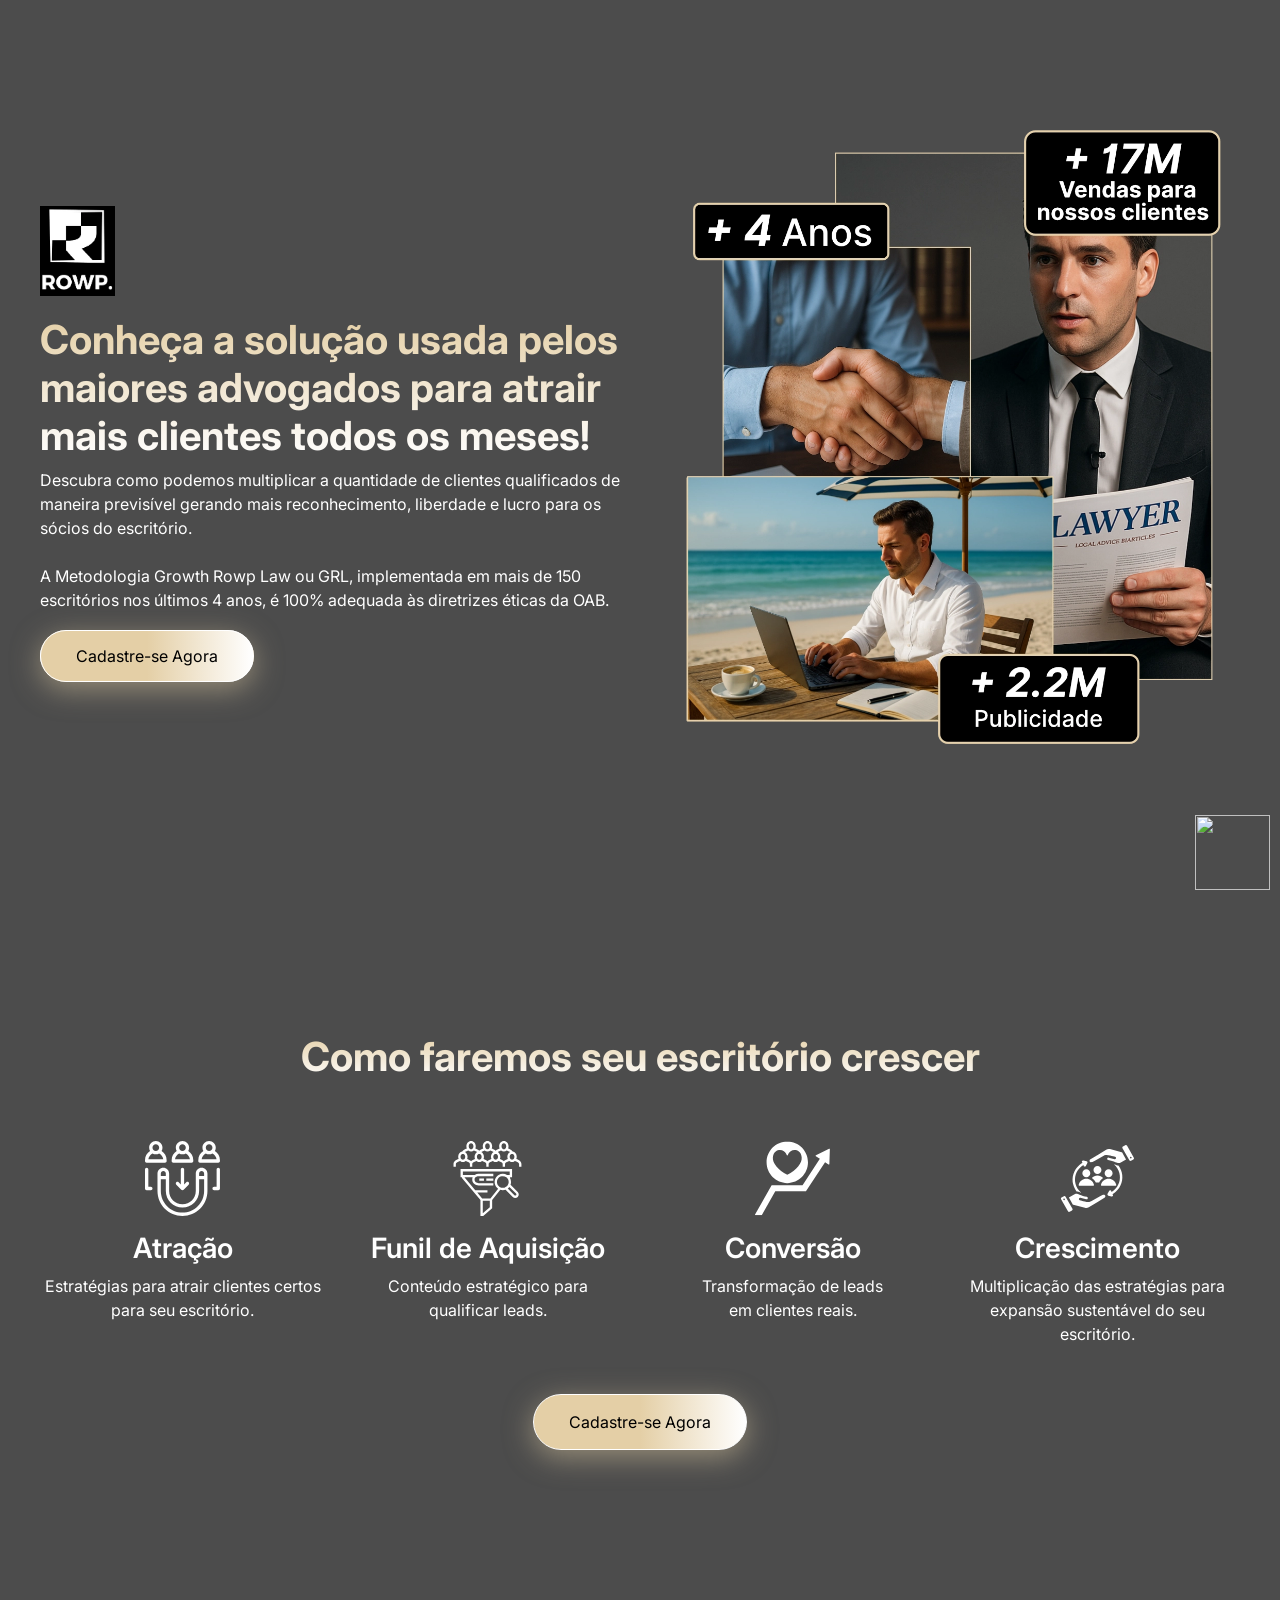
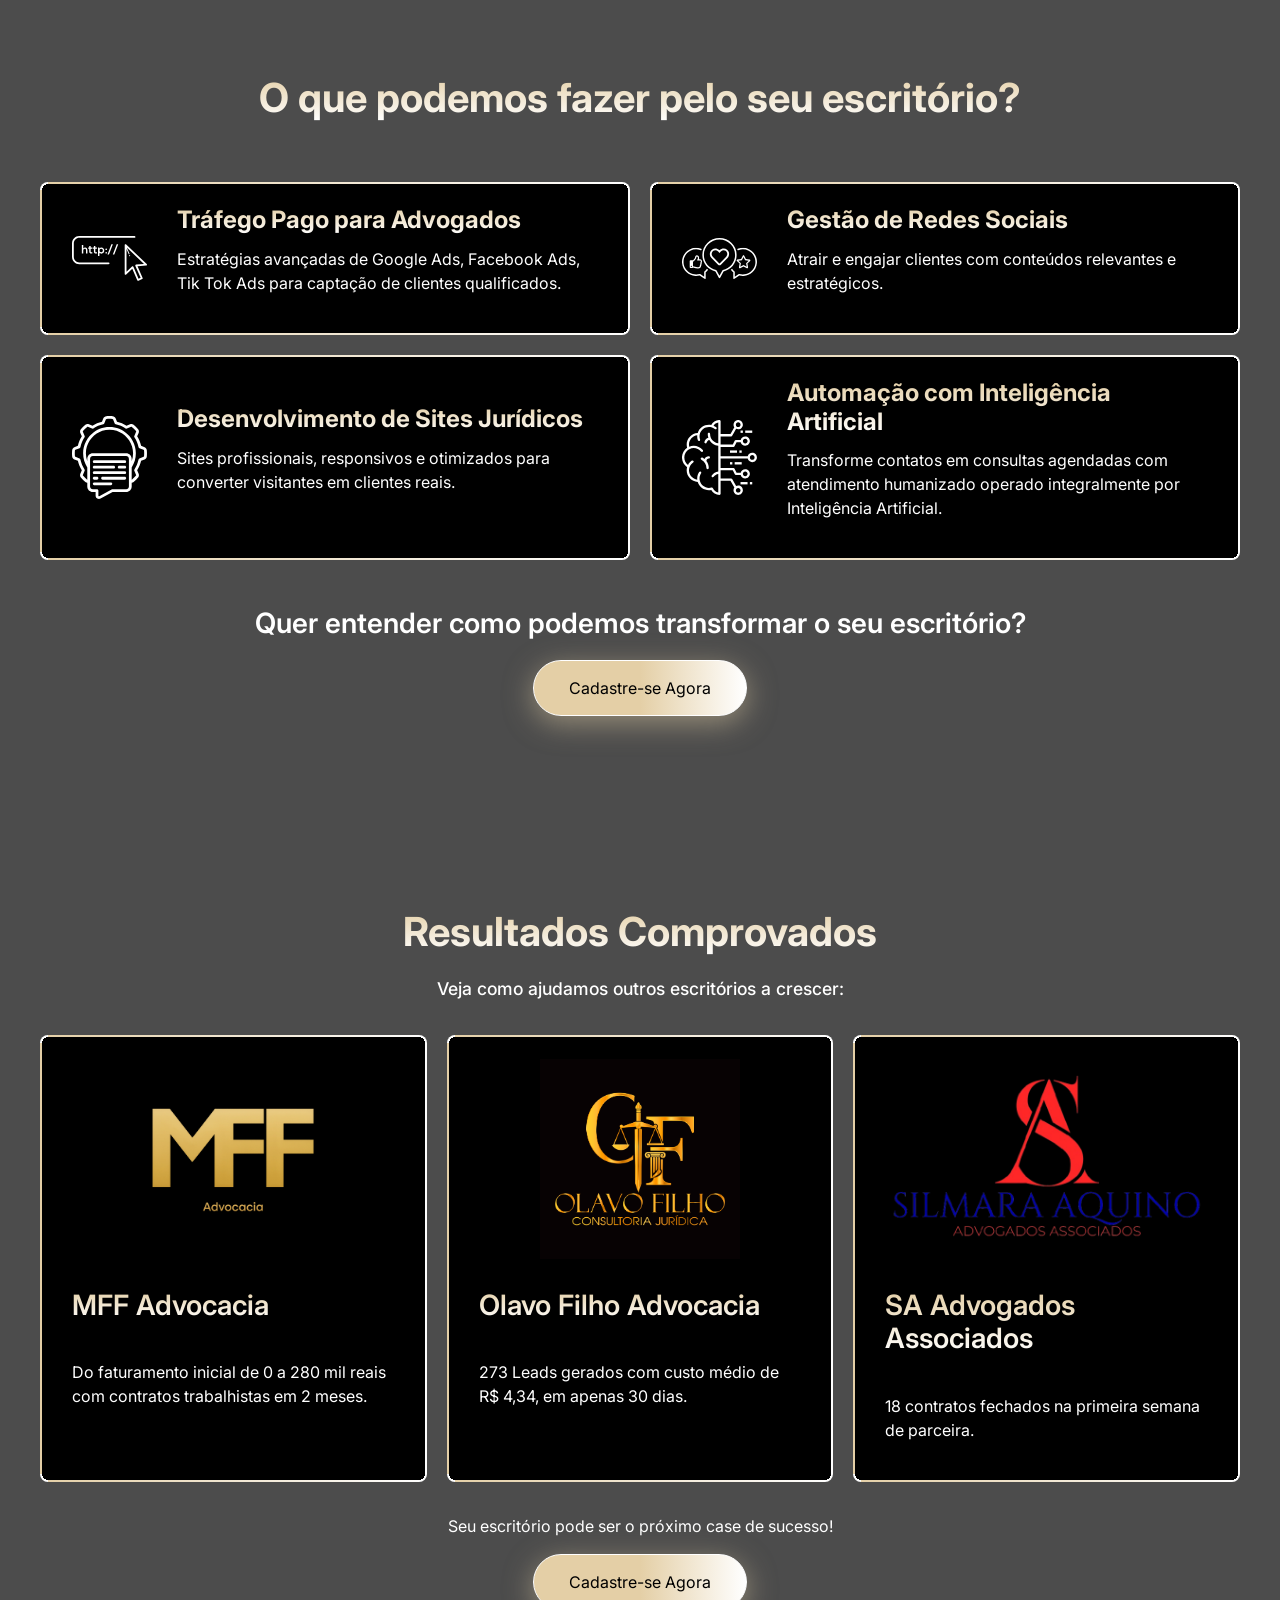
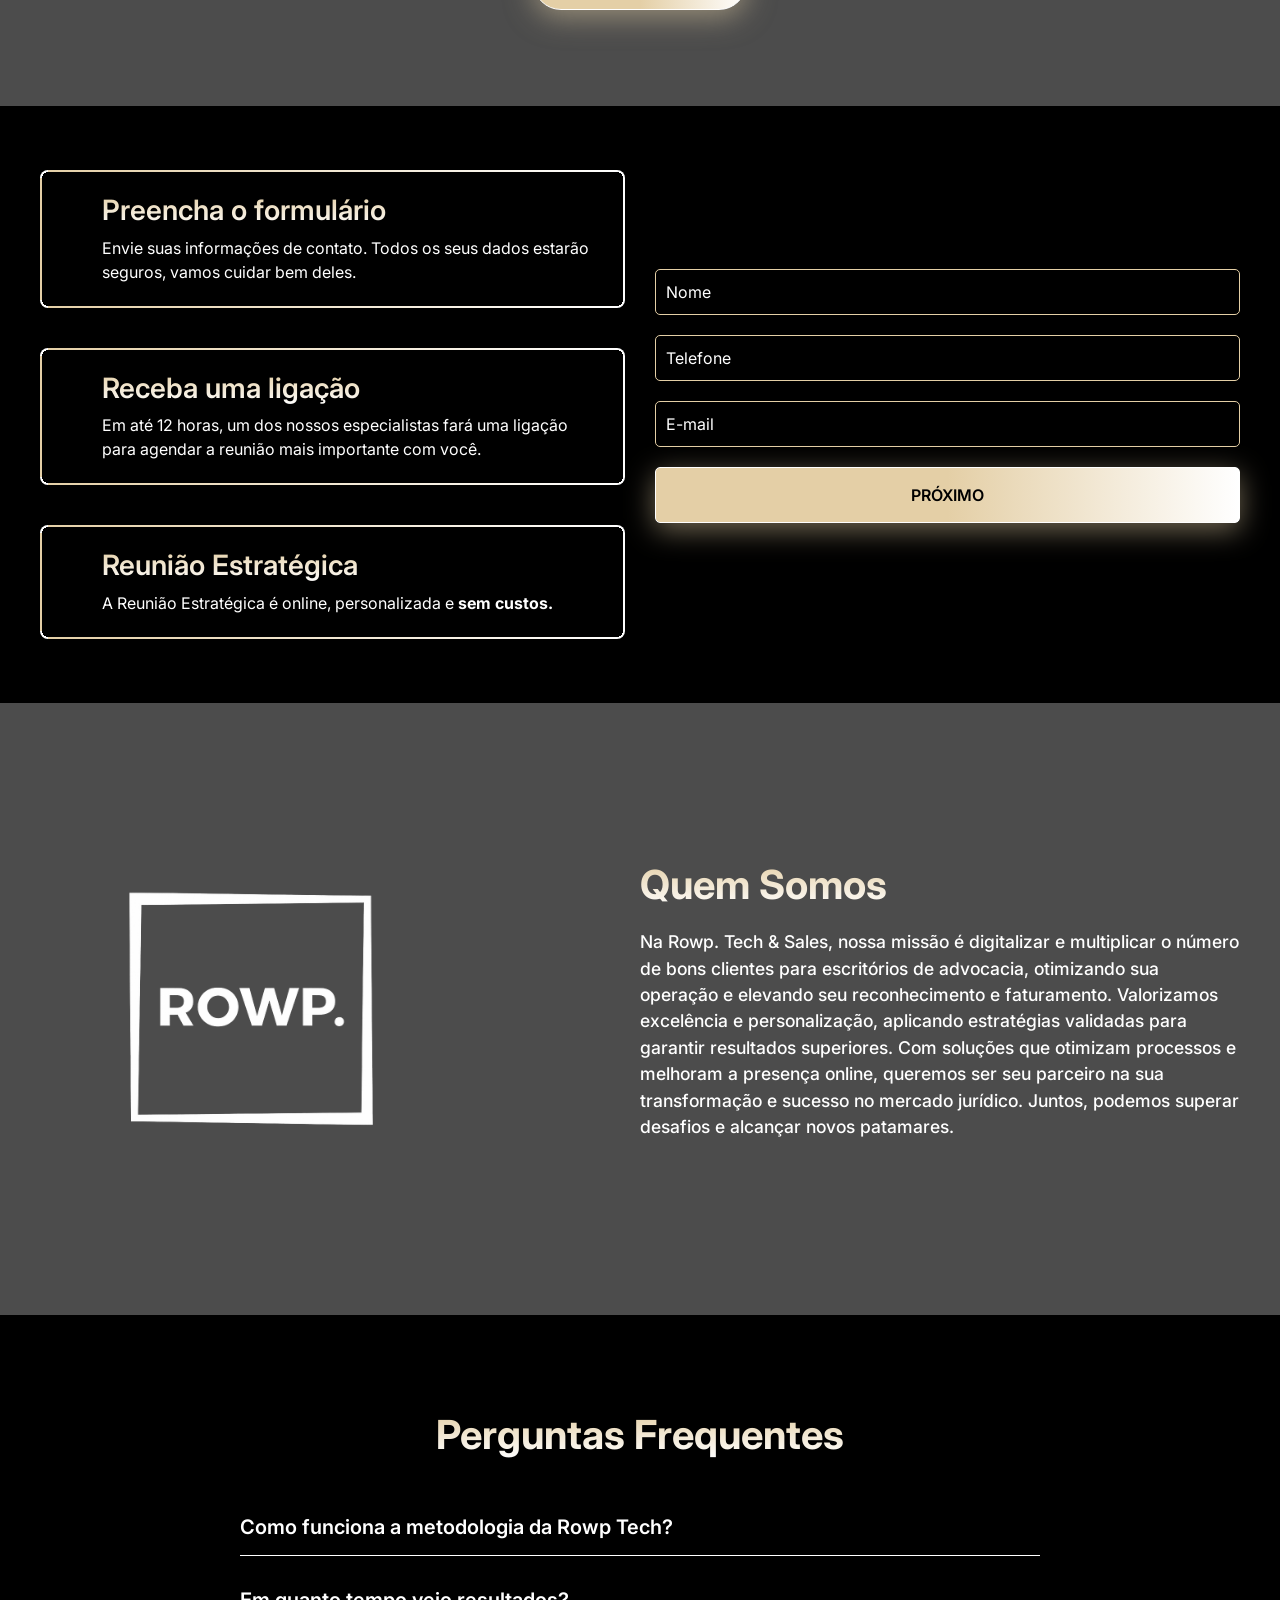
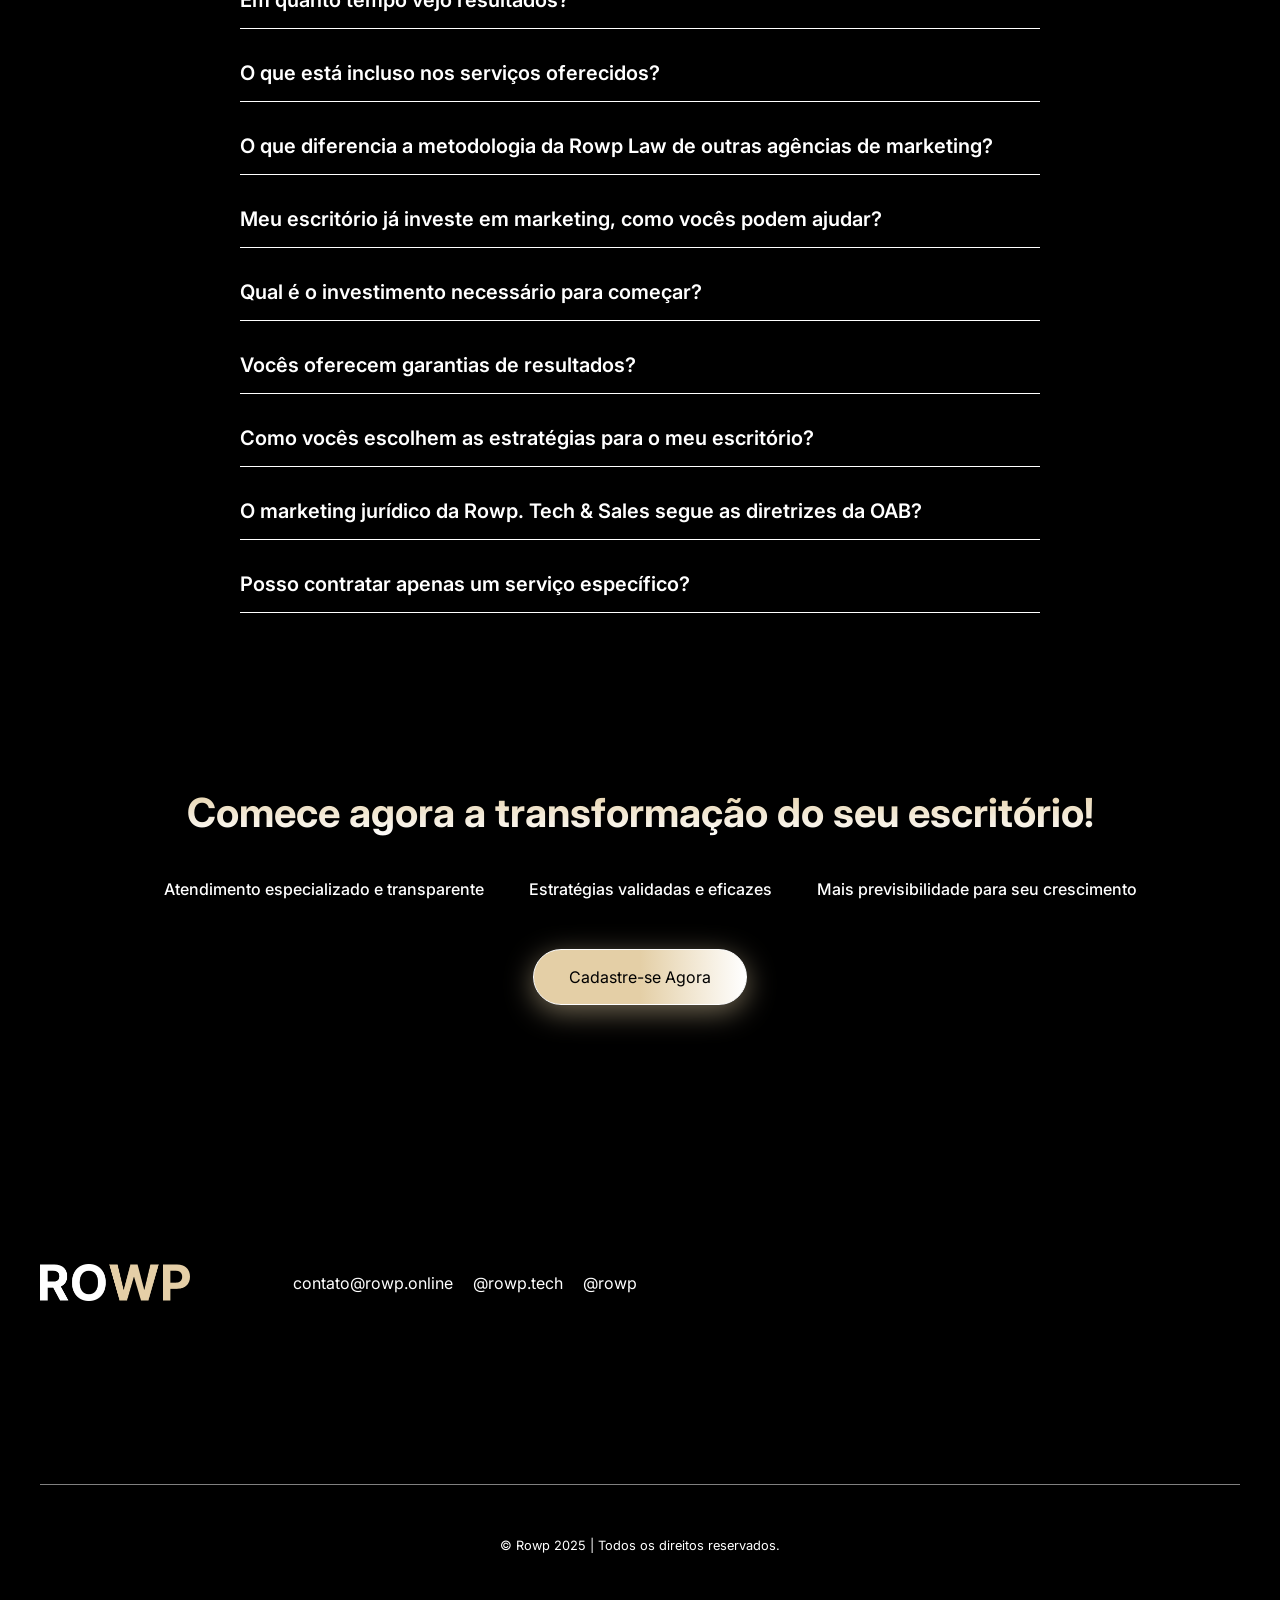
==== commit 085d1809: "Update index.html" ====
--- a/index.html
+++ b/index.html
@@ -47,6 +47,9 @@
             /* Geral */
             
             body, html {
+                background-image: url(https://rowp.com.br/imagens/textura.webp);
+                background-position: center;
+                background-size: contain;
                 font-family: "Inter", sans-serif;
                 scroll-behavior: scroll;
                 padding: 0;
@@ -56,11 +59,15 @@
                 margin: 0 auto;
                 max-width: 1200px;
             }
+
+            section {
+                background-color: rgba(0, 0, 0, 0.7);
+            }
             
             /* Banner Principal */
             
             .principal {
-                background-image: url(imagens/Textura1.webp);
+                /*background-image: url(imagens/Textura1.webp);*/
                 background-color: rgba(0, 0, 0, 0.7);
                 background-blend-mode: color;
                 background-position: center;
@@ -128,7 +135,7 @@
             /* Crescer */
             
             .crescer {
-                background-image: url(imagens/fundo.webp);
+                /*background-image: url(imagens/fundo.webp);*/
                 background-position: center;
                 background-repeat: no-repeat;
                 background-size: cover;
@@ -193,7 +200,7 @@
             /* Escritório */
             
             .escritorio {
-                background-image: url(imagens/fundo2.jpg);
+                /*background-image: url(imagens/fundo2.jpg);*/
                 background-position: center;
                 background-repeat: no-repeat;
                 background-size: cover;
@@ -279,7 +286,7 @@
             /* Resultados */
             
             .resultados {
-                background-image: url(imagens/Textura2.webp);
+                /*background-image: url(imagens/Textura2.webp);*/
                 background-color: rgba(0, 0, 0, 0.7);
                 background-blend-mode: color;
                 background-position: center;
@@ -482,7 +489,7 @@
             /* Quem Somos */
             
             .quemsomos {
-                background-image: url(imagens/Textura1.webp);
+                /*background-image: url(imagens/Textura1.webp);*/
                 background-color: rgba(0, 0, 0, 0.7);
                 background-blend-mode: color;
                 background-position: center;
@@ -721,6 +728,10 @@
             /* Responsivo */
             
             @media(max-width: 768px) {
+
+                section {
+                    padding: 2em 1em !important;
+                }
                 
                 /* Principal */
                 
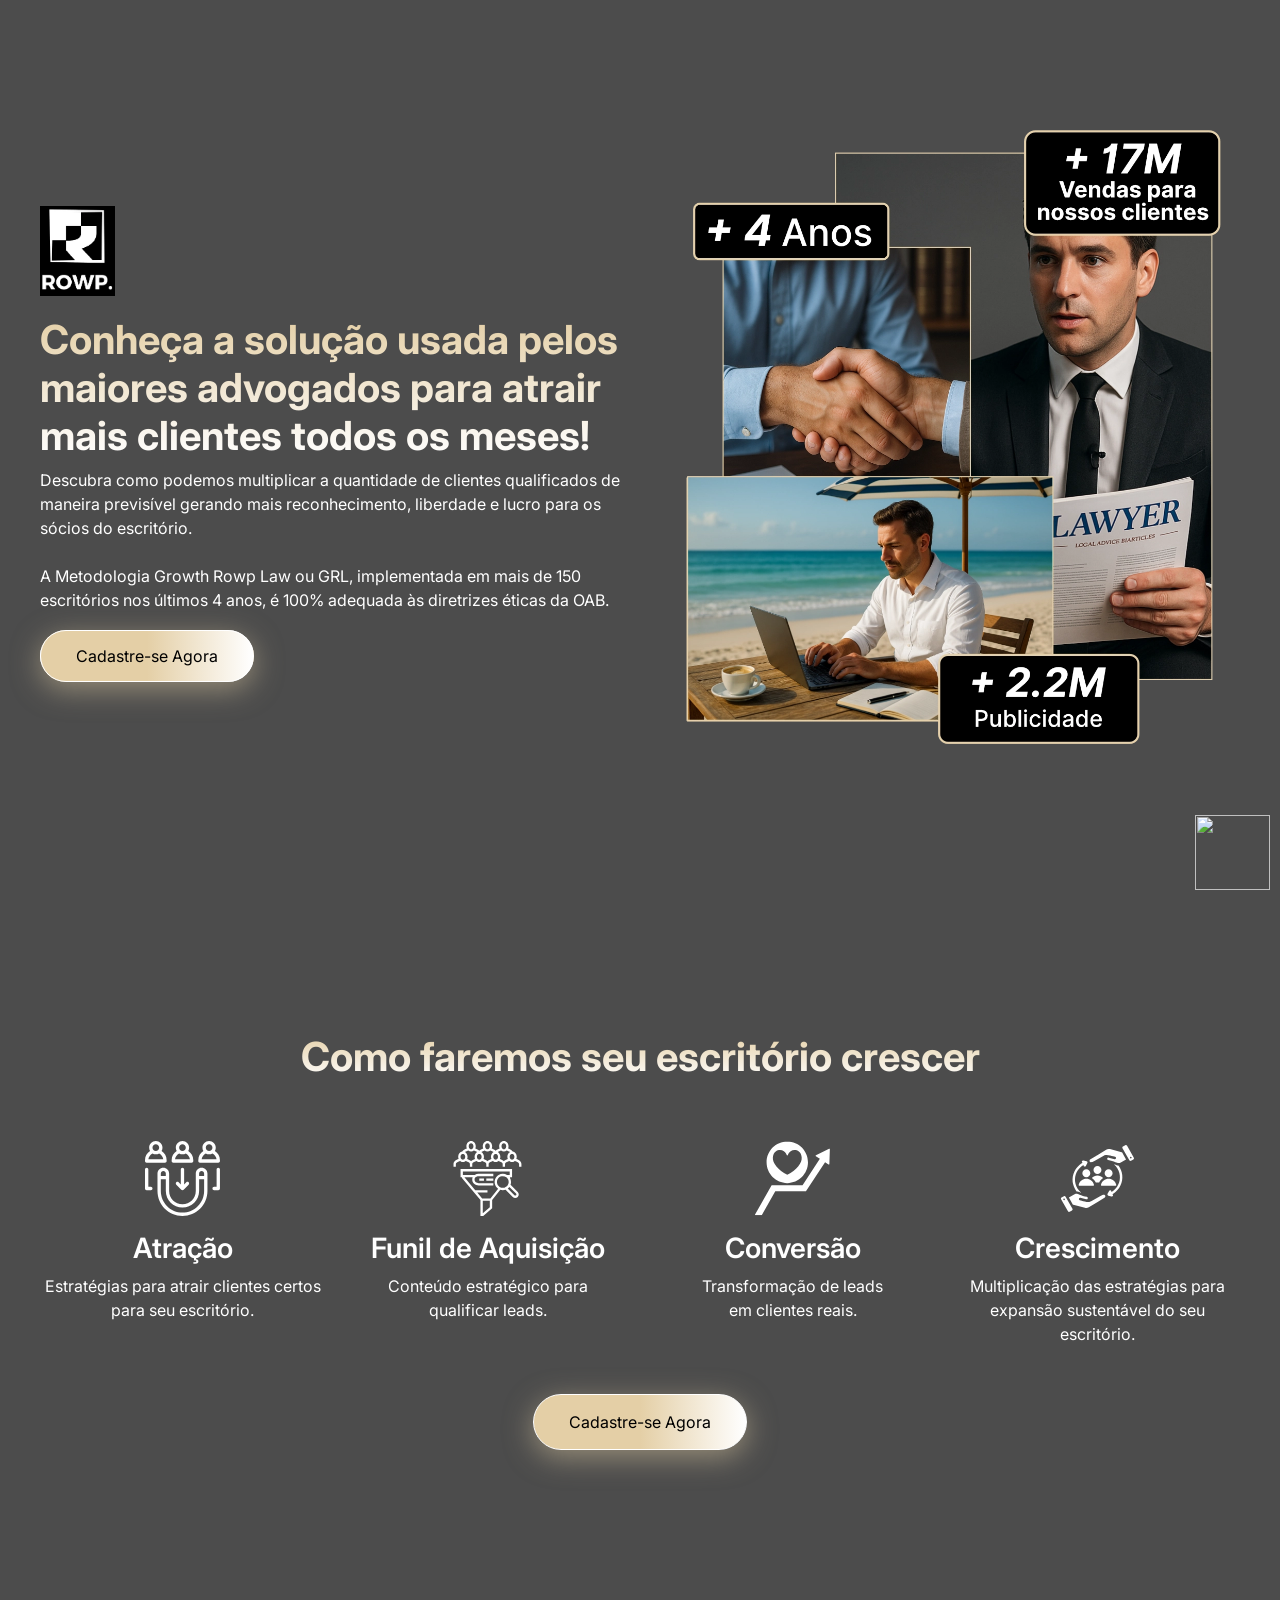
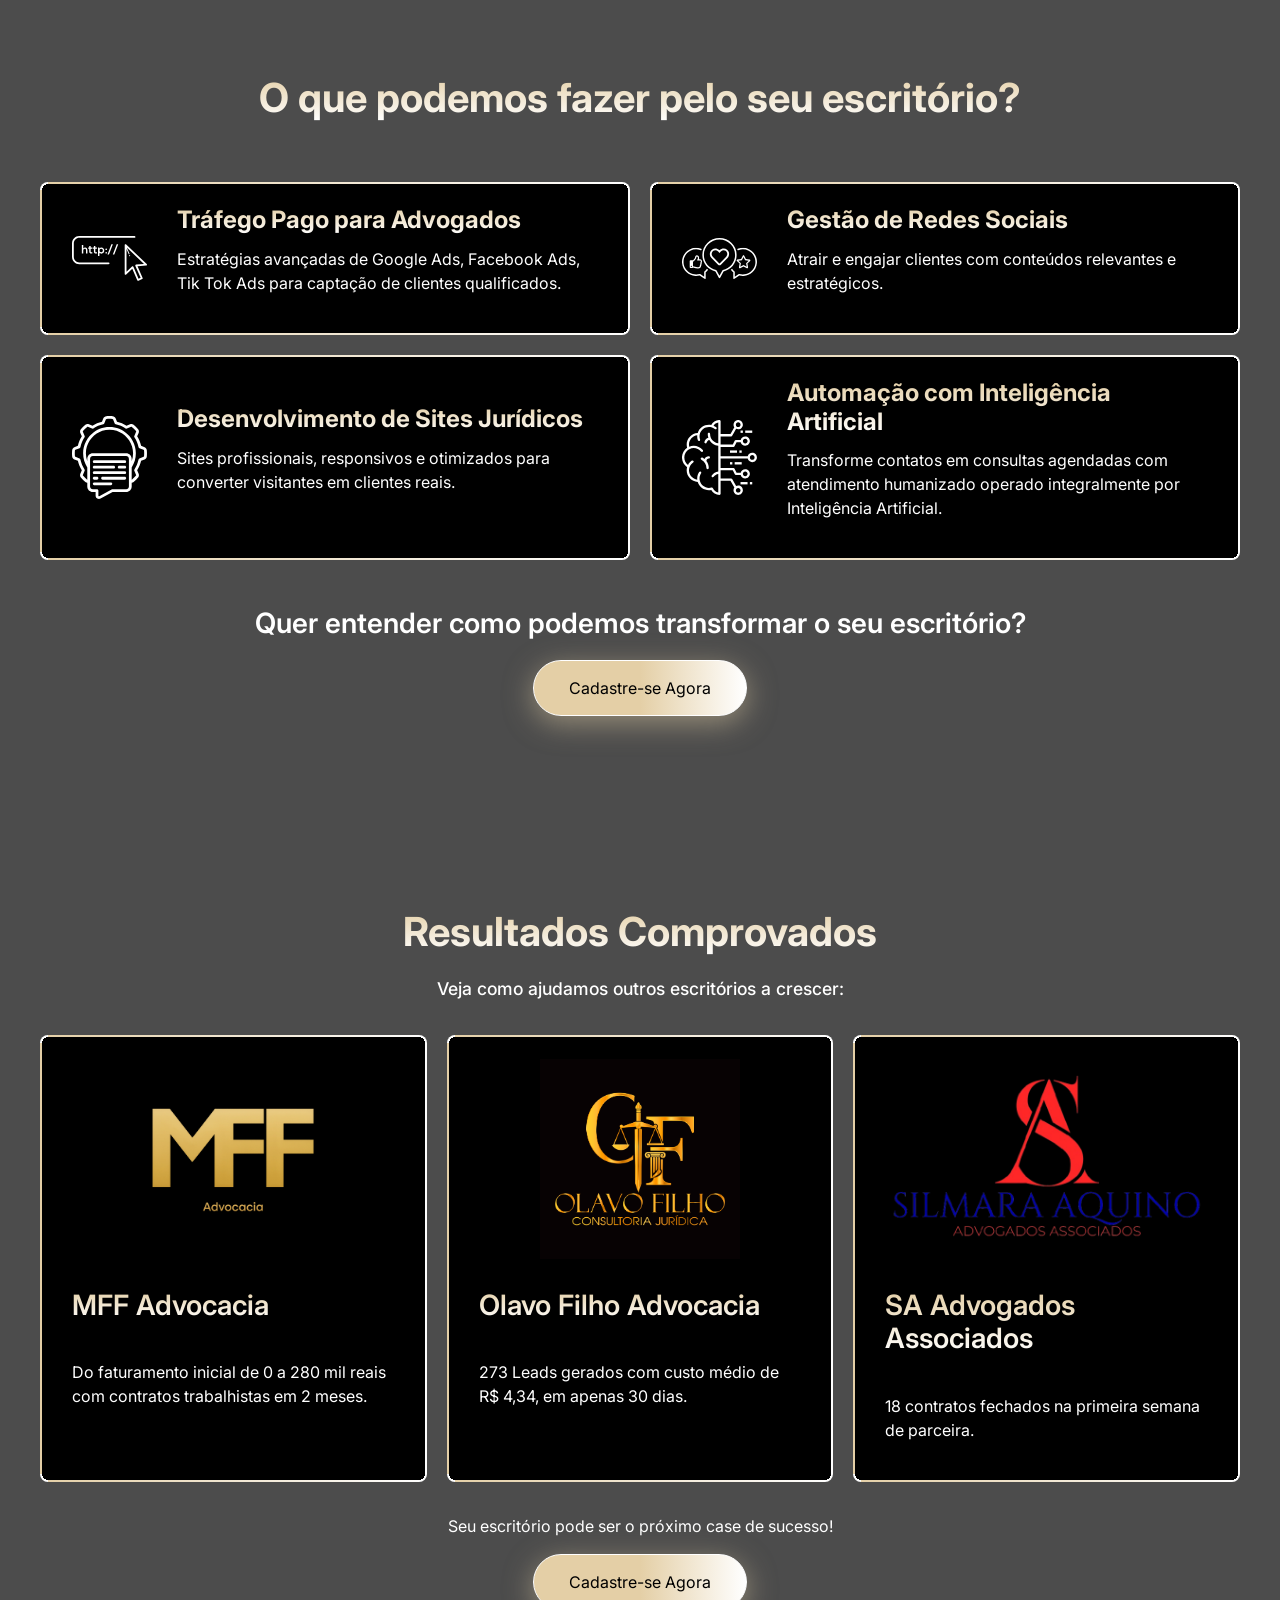
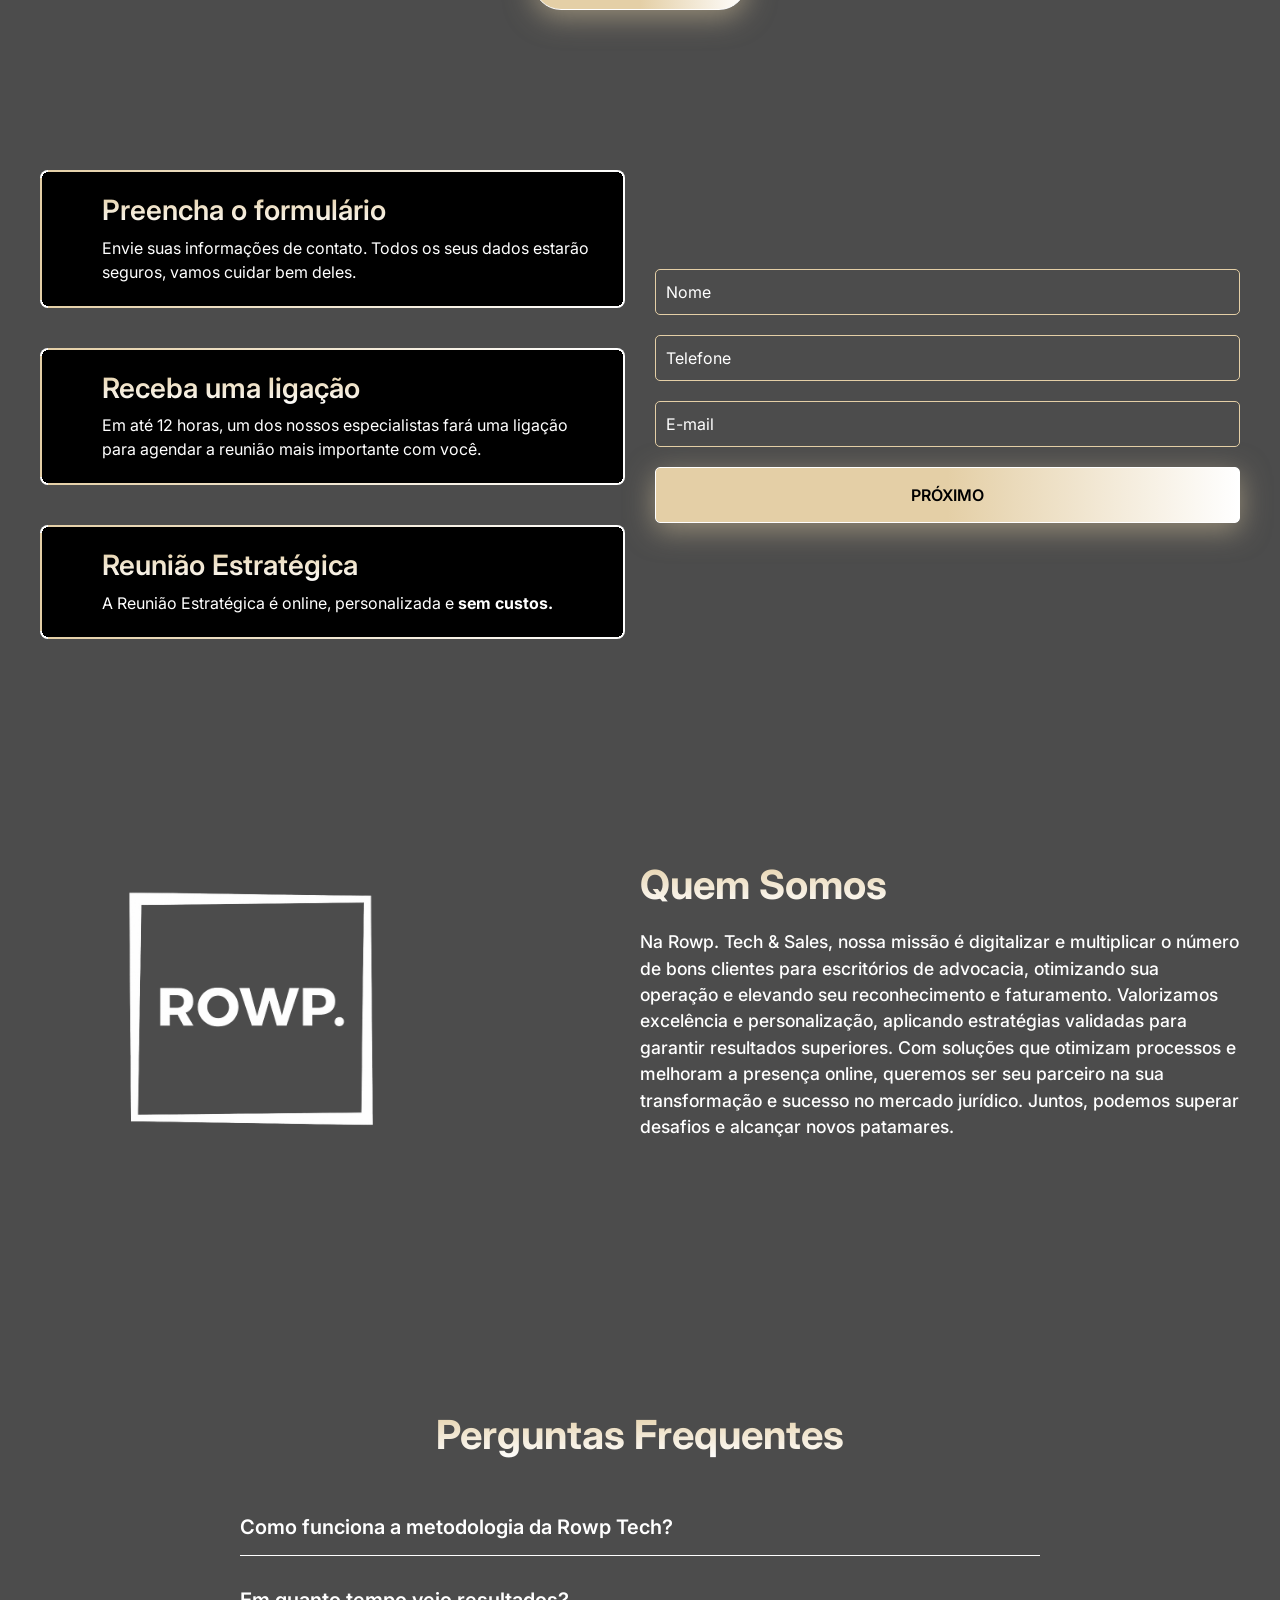
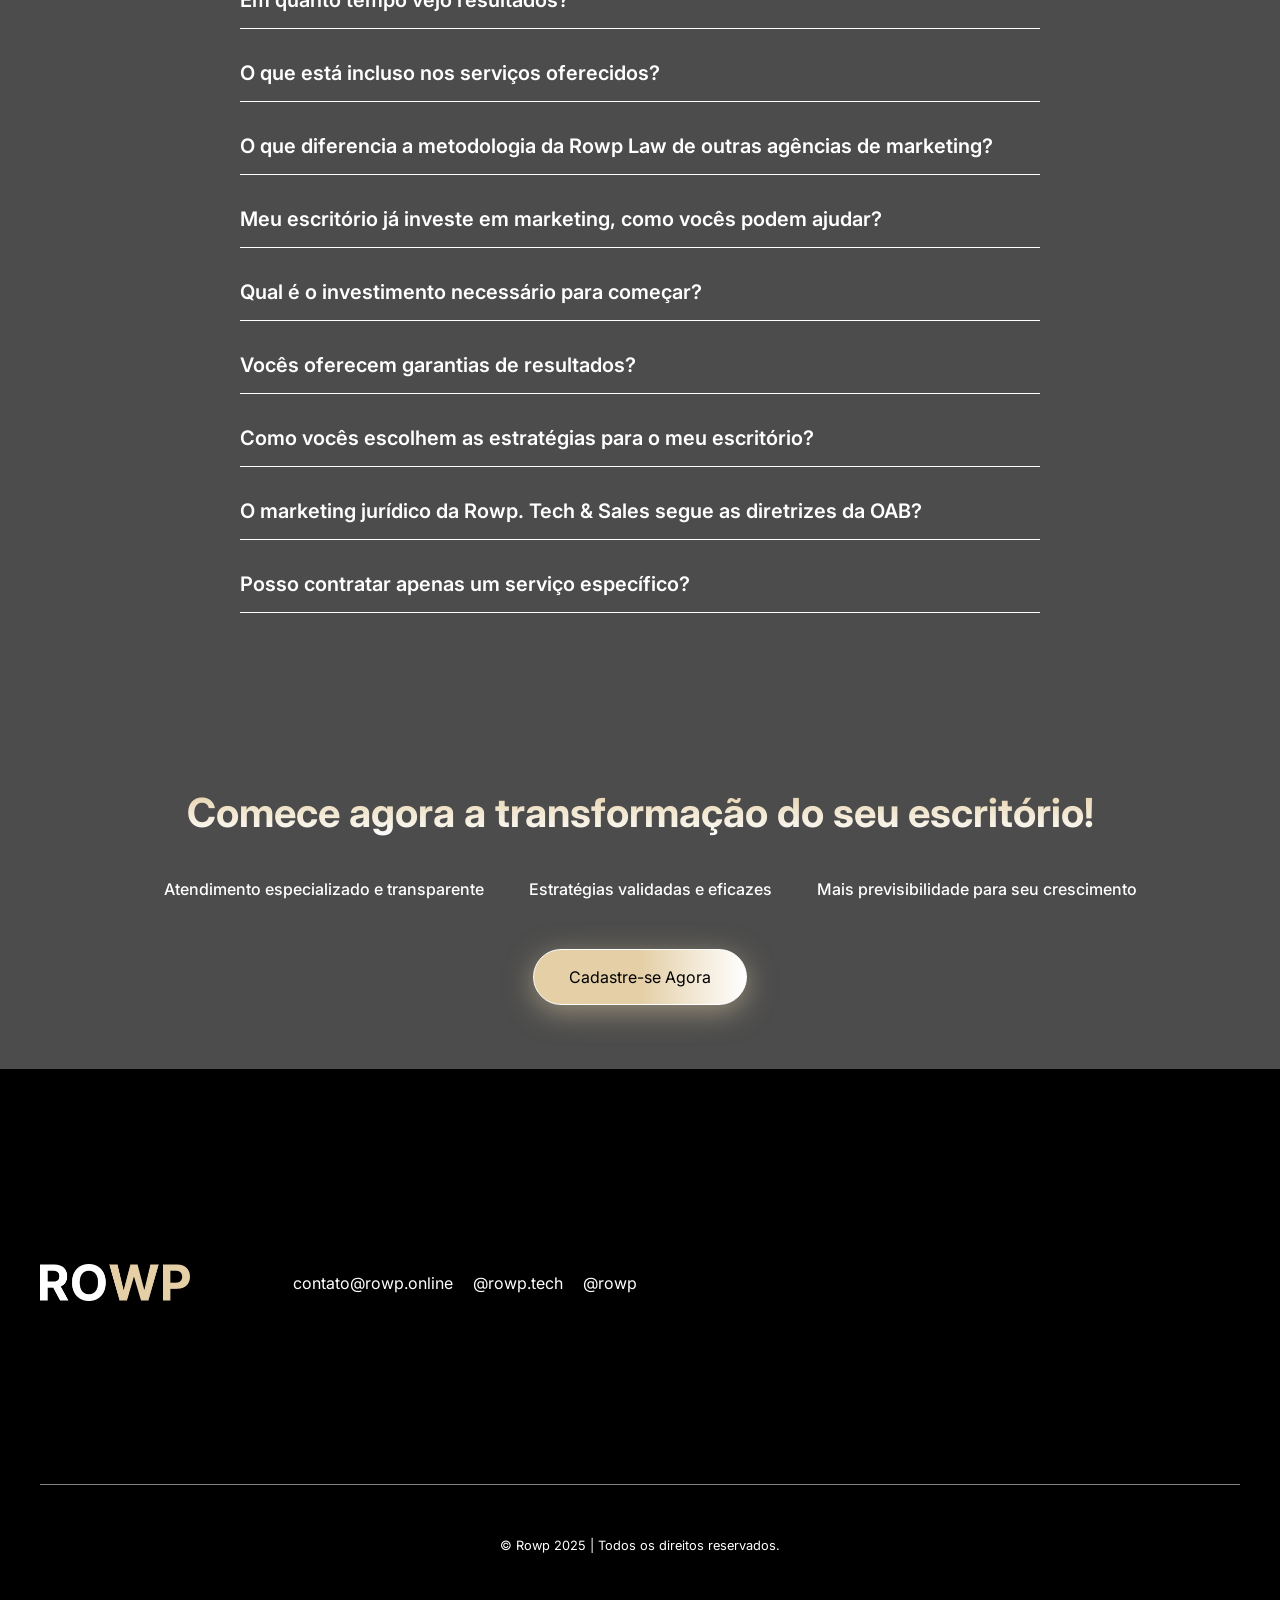
==== commit d89c1163: "Update index.html" ====
--- a/index.html
+++ b/index.html
@@ -61,7 +61,7 @@
             }
 
             section {
-                background-color: rgba(0, 0, 0, 0.7);
+                background-color: rgba(0, 0, 0, 0.7) !important;
             }
             
             /* Banner Principal */
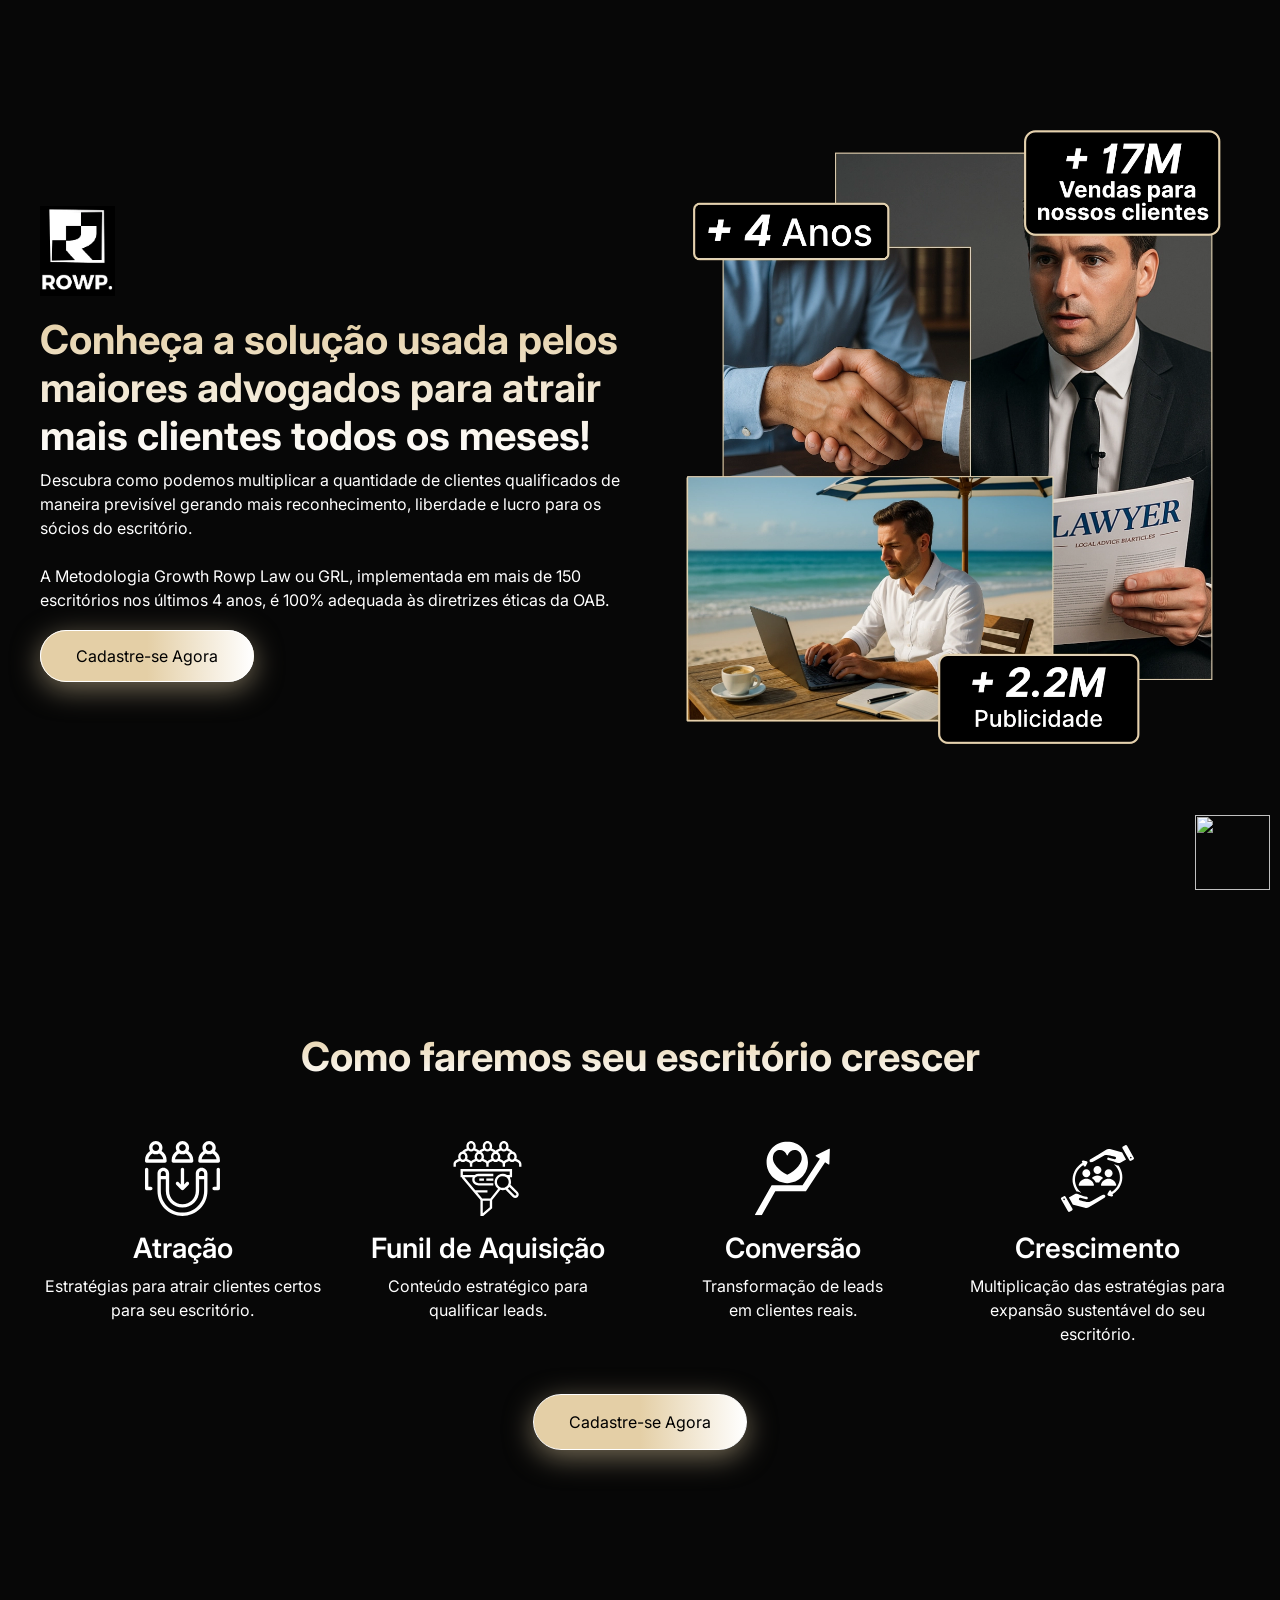
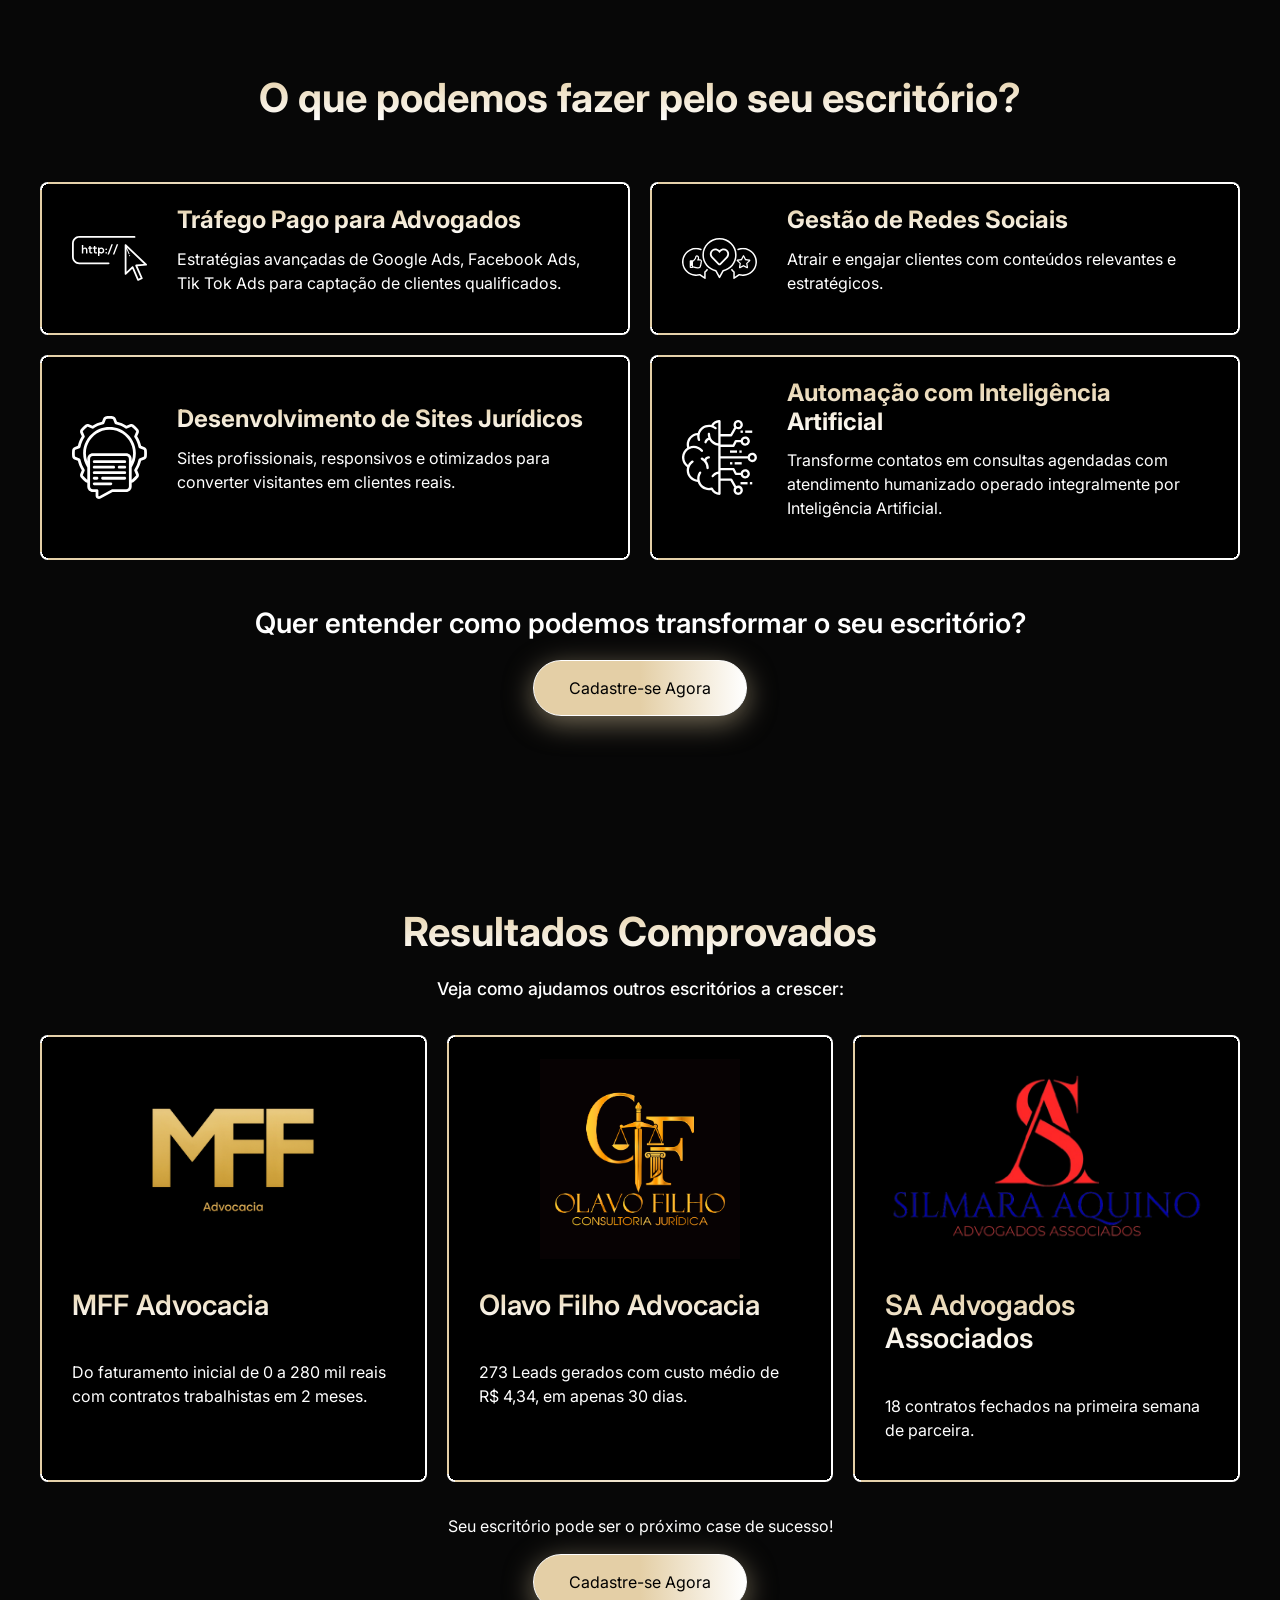
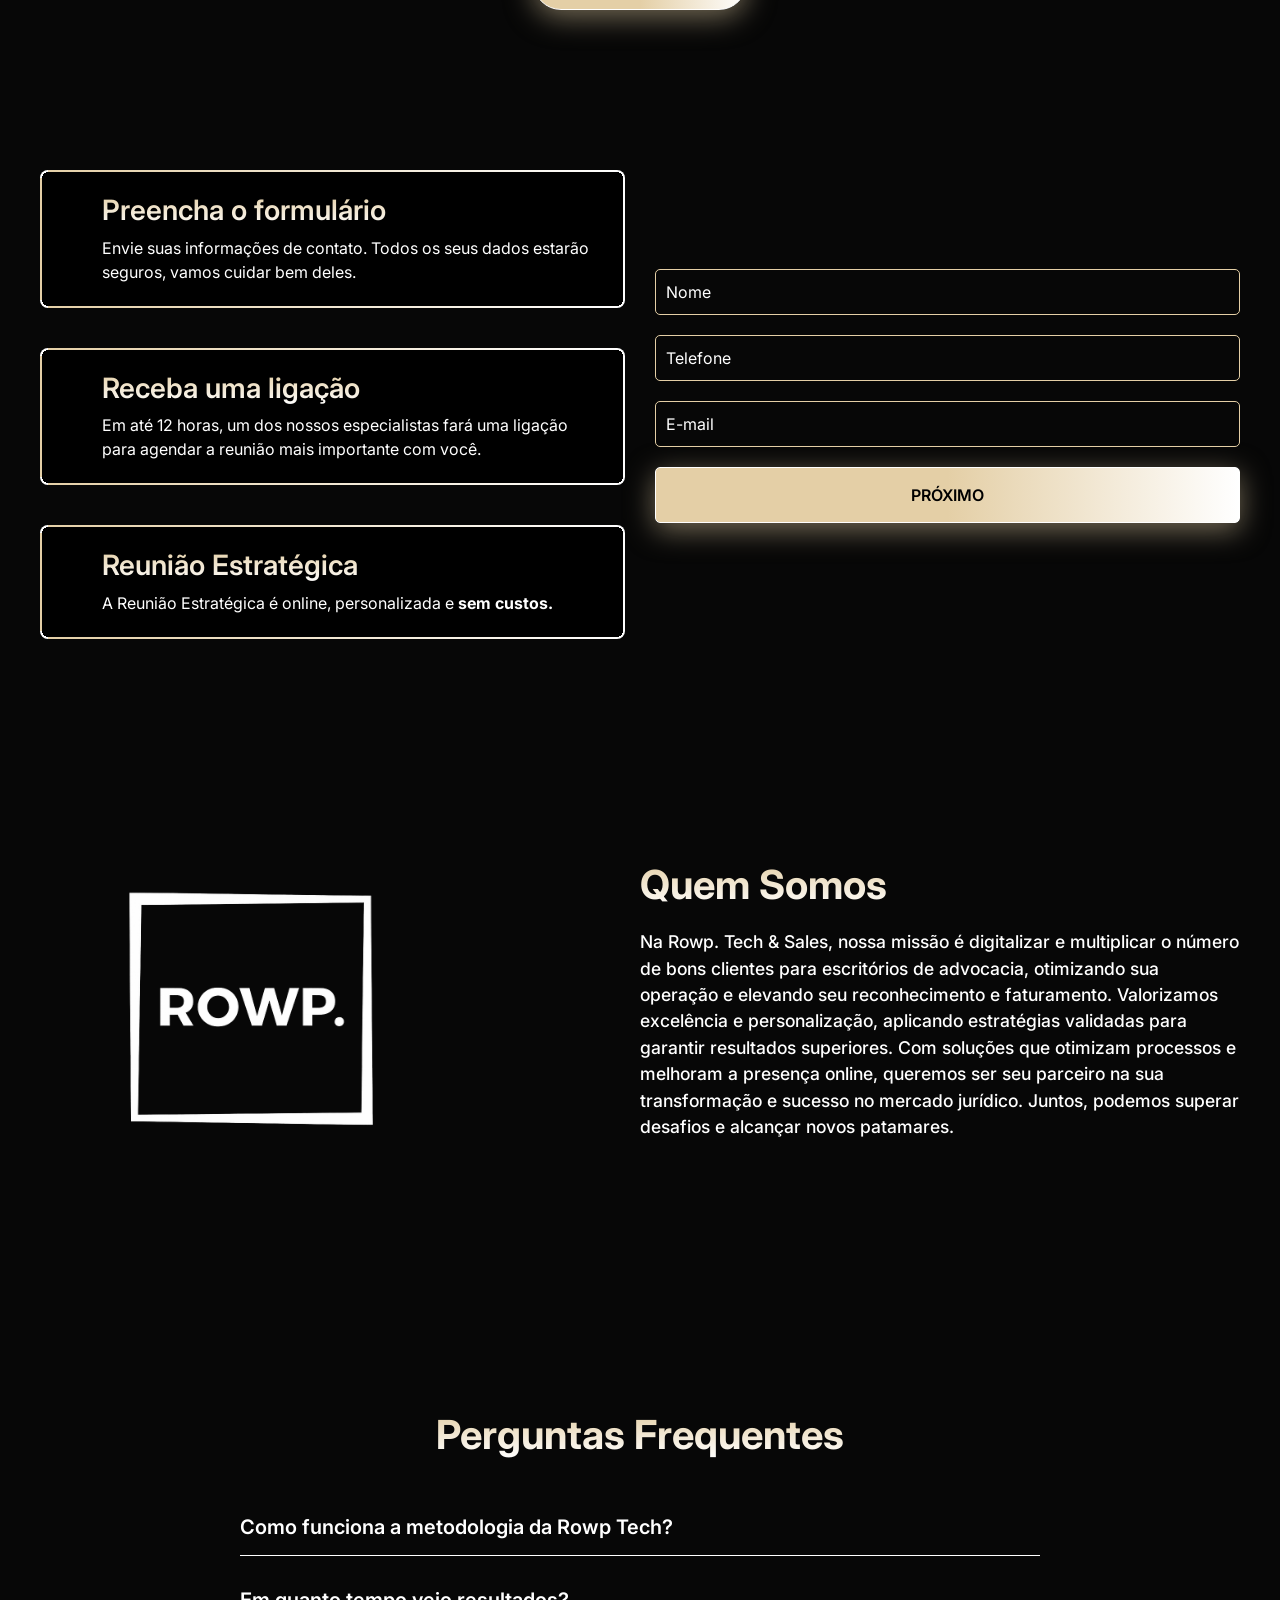
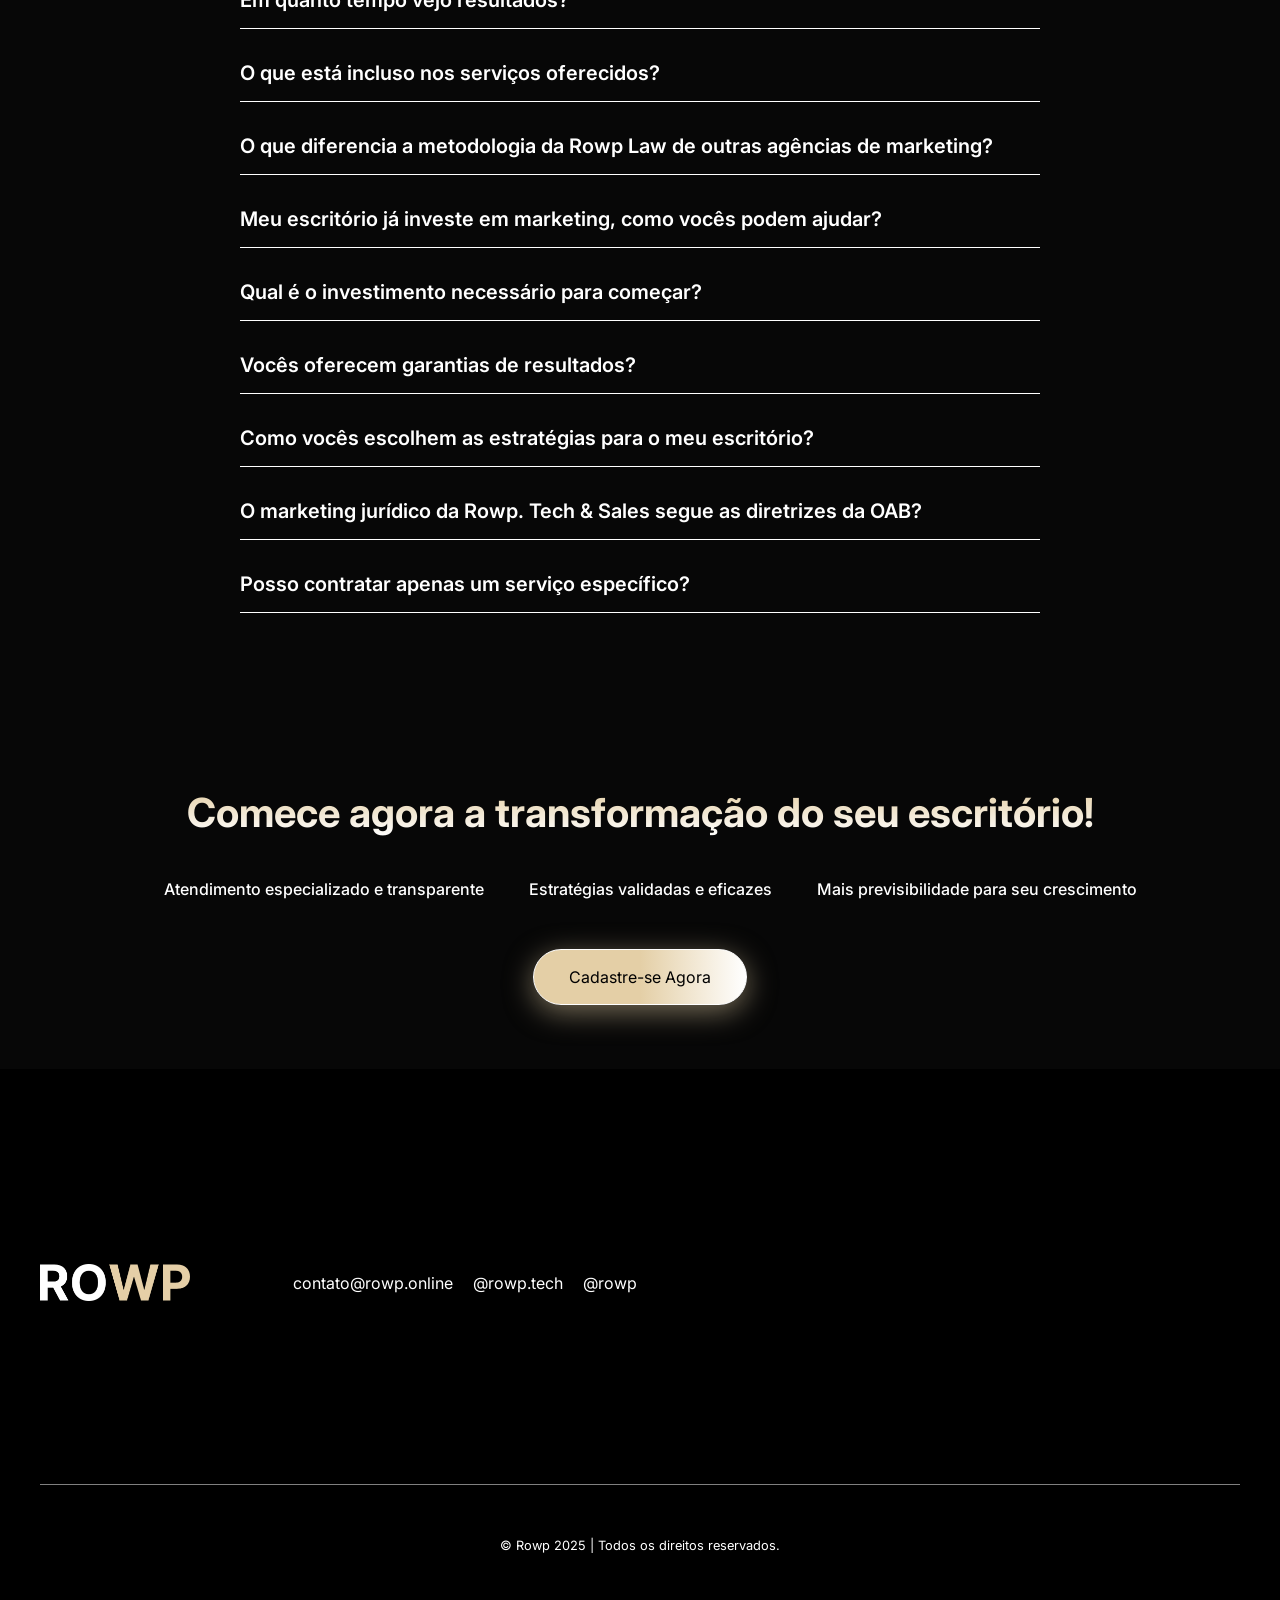
==== commit f7562019: "Update index.html" ====
--- a/index.html
+++ b/index.html
@@ -47,6 +47,7 @@
             /* Geral */
             
             body, html {
+                background-color: rgba(0, 0, 0, 0.7) !important;
                 background-image: url(https://rowp.com.br/imagens/textura.webp);
                 background-position: center;
                 background-size: contain;
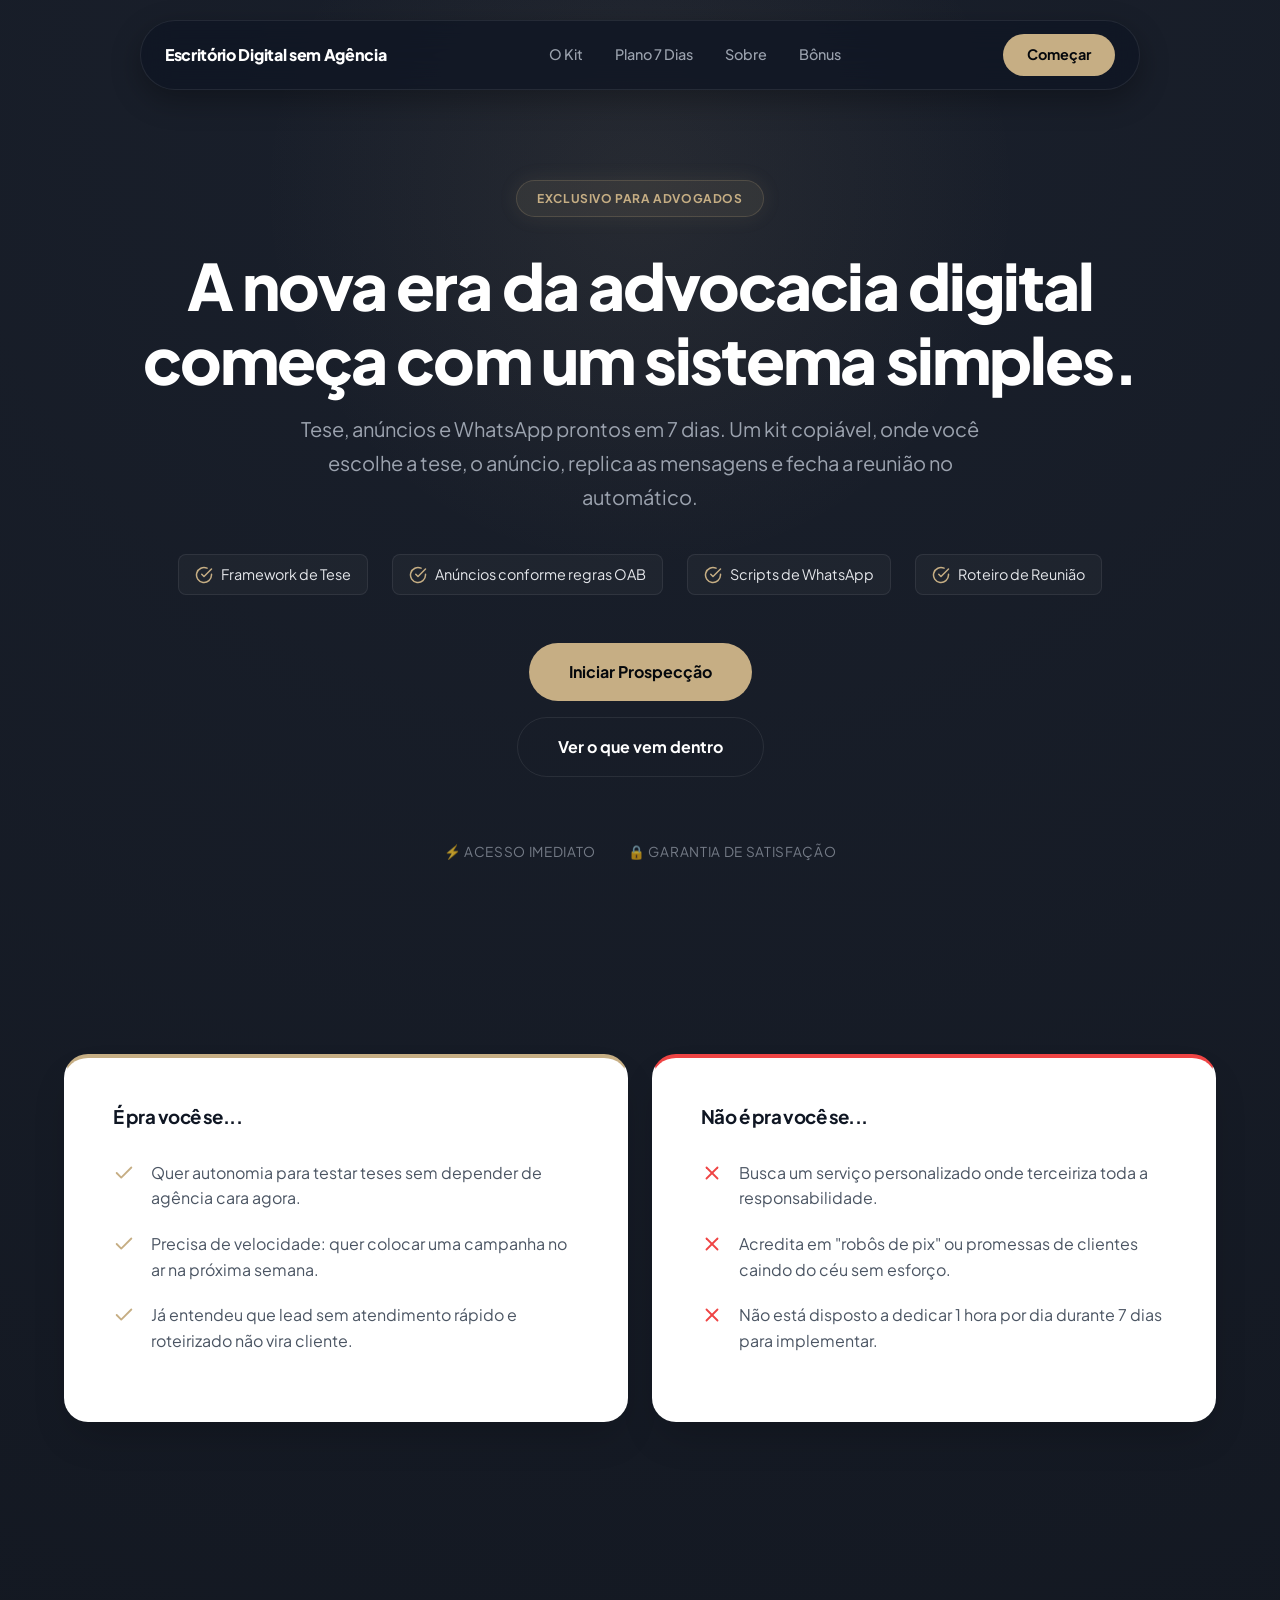
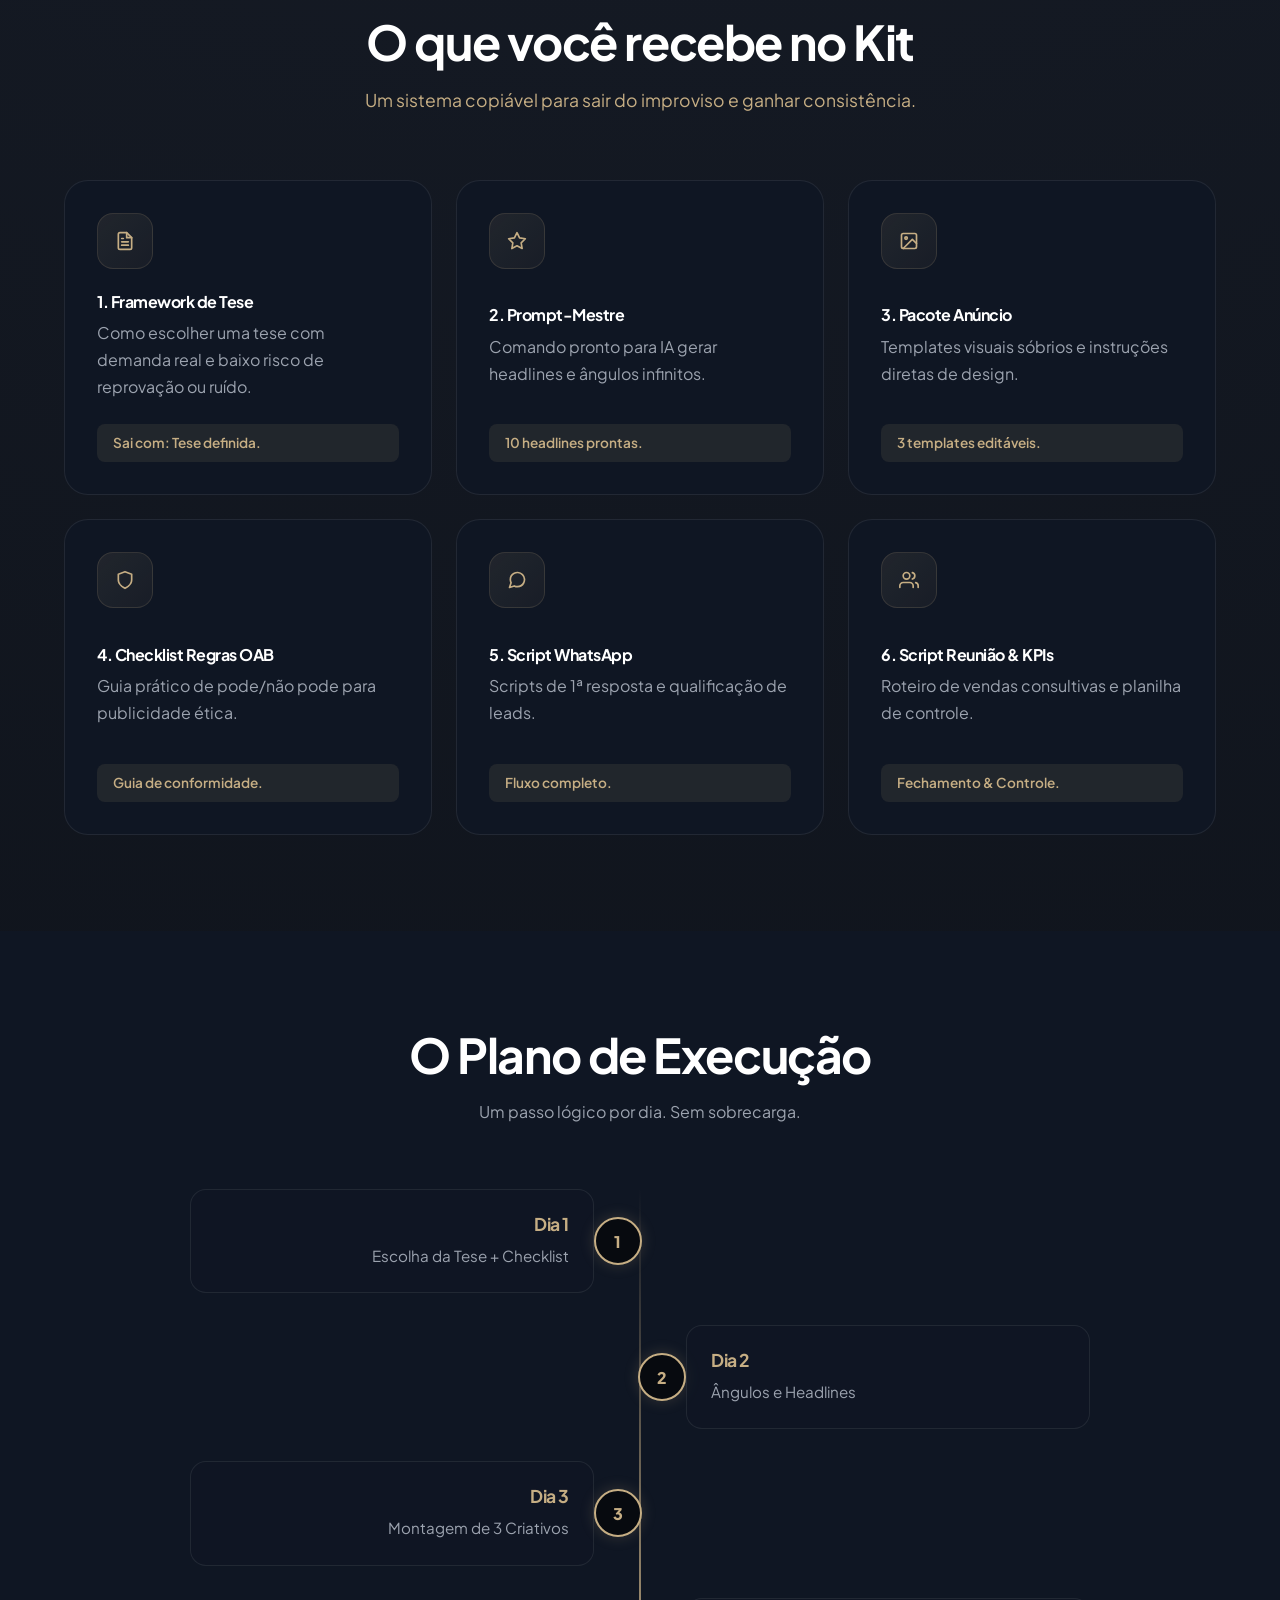
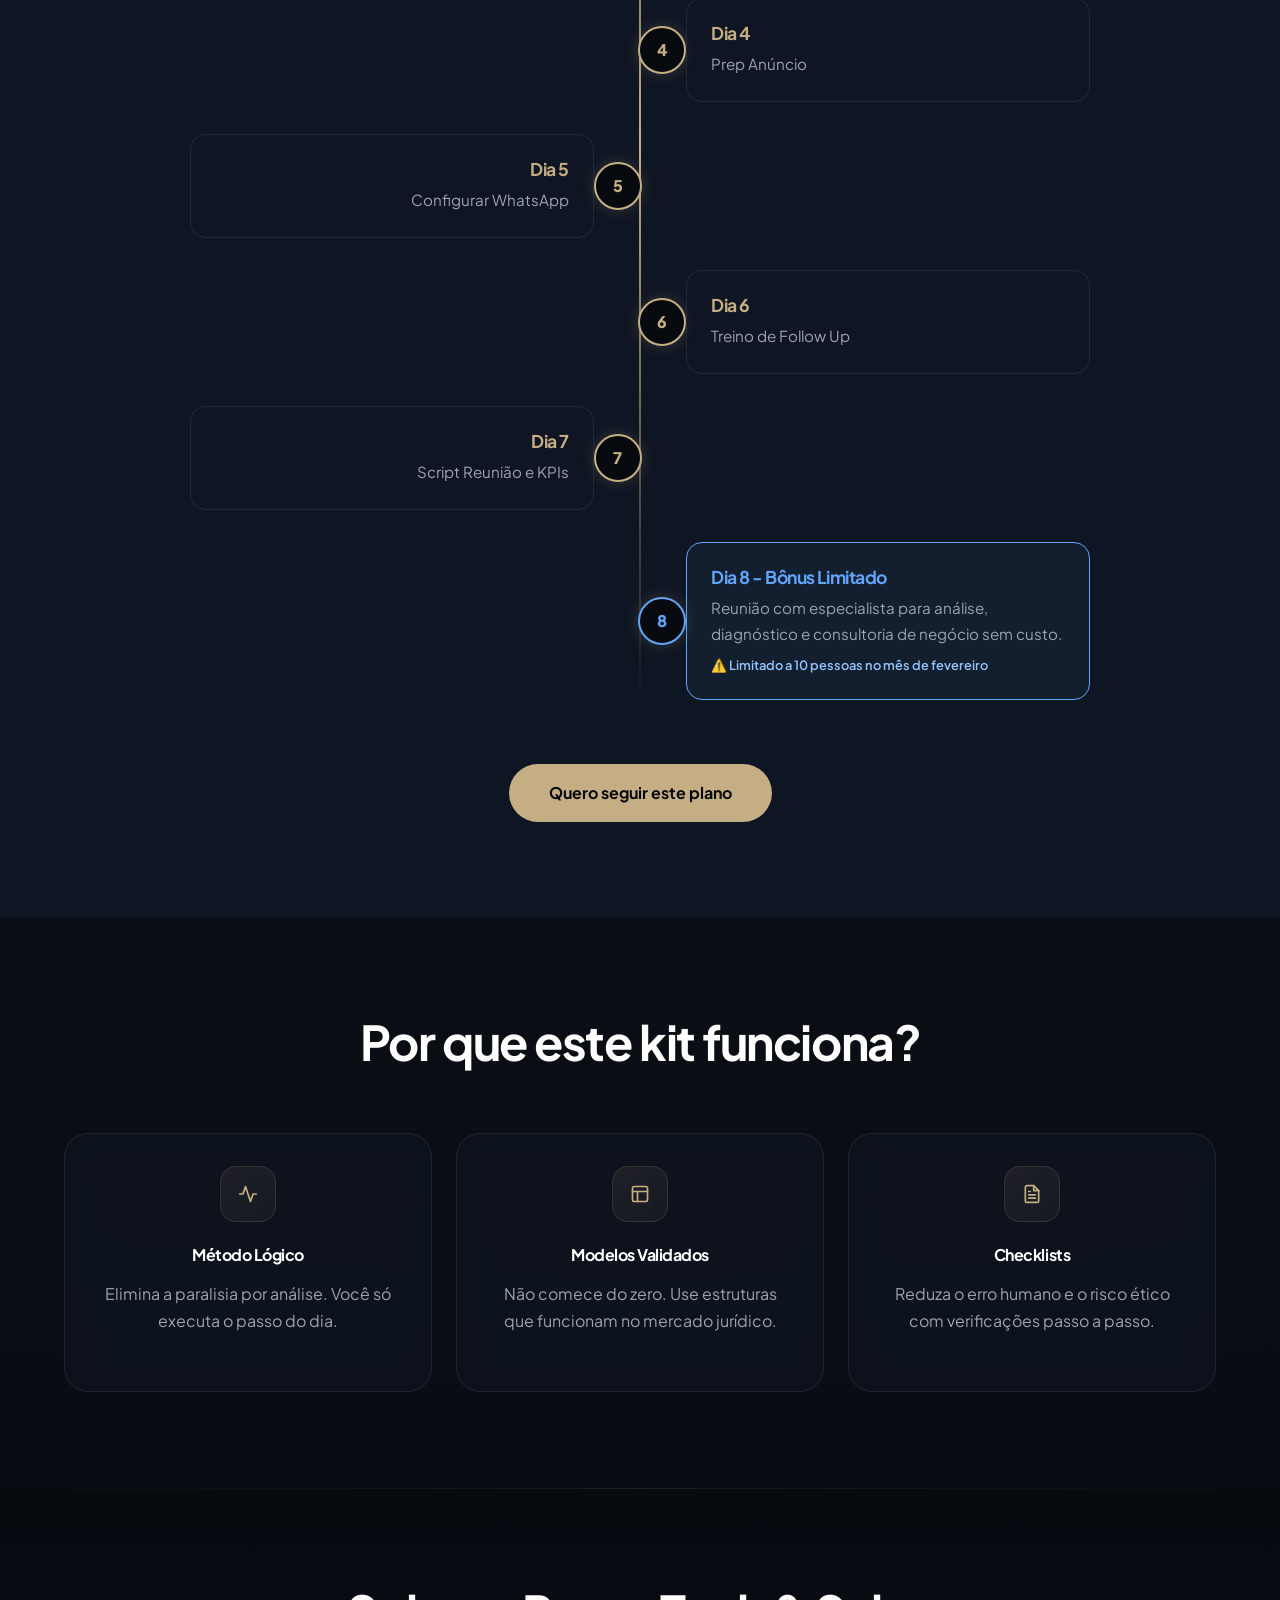
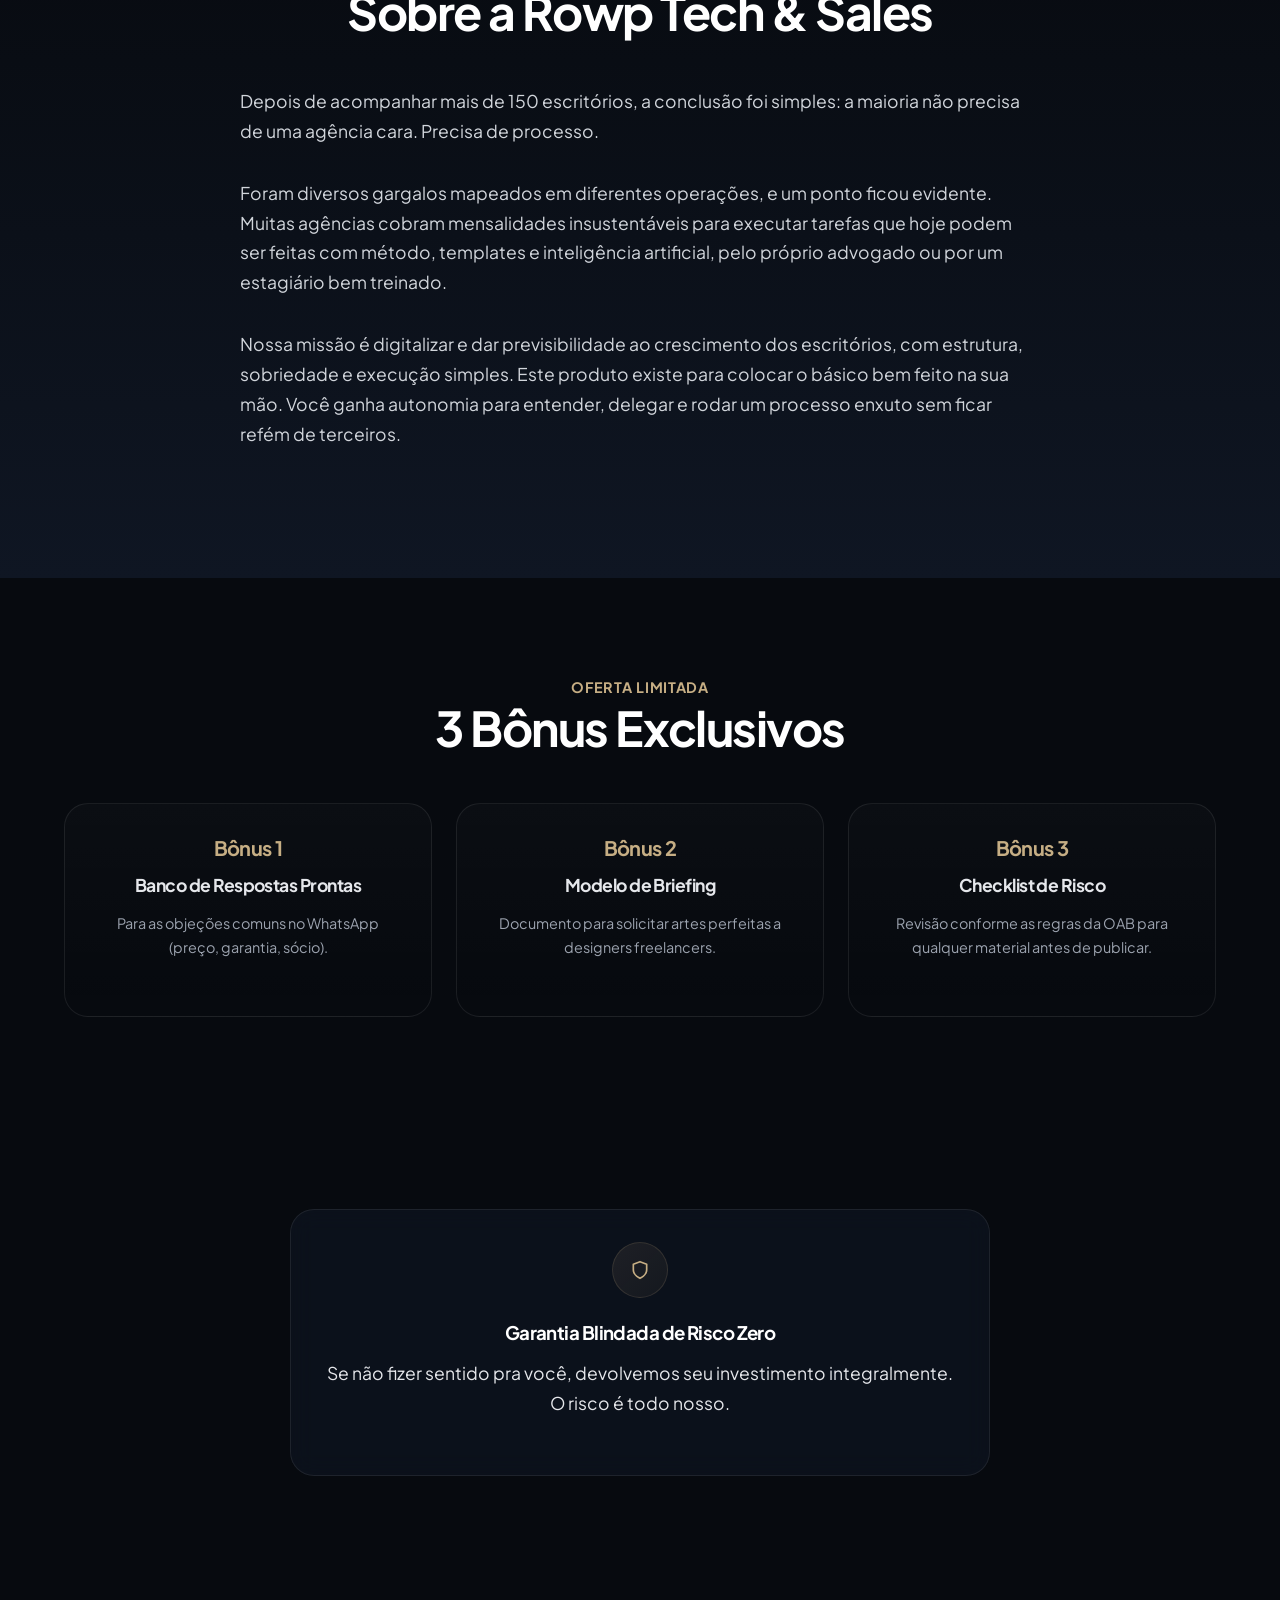
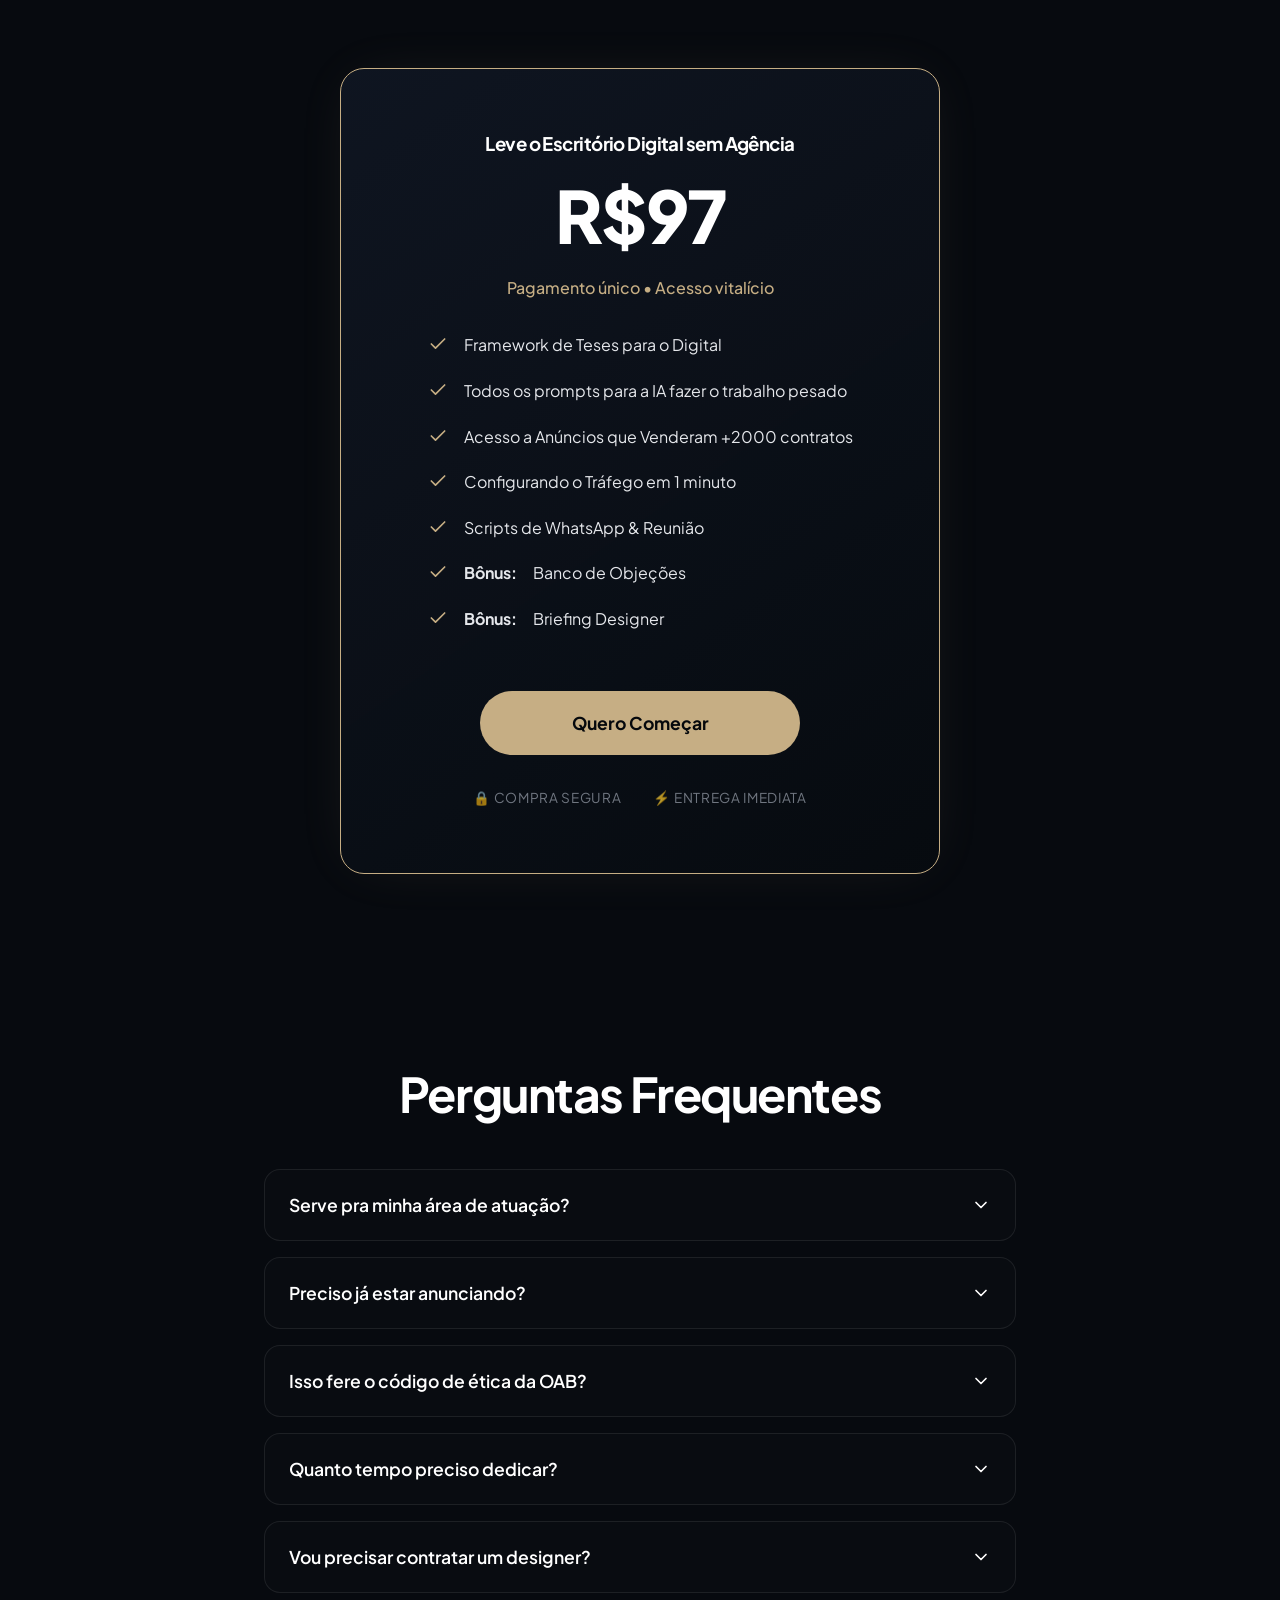
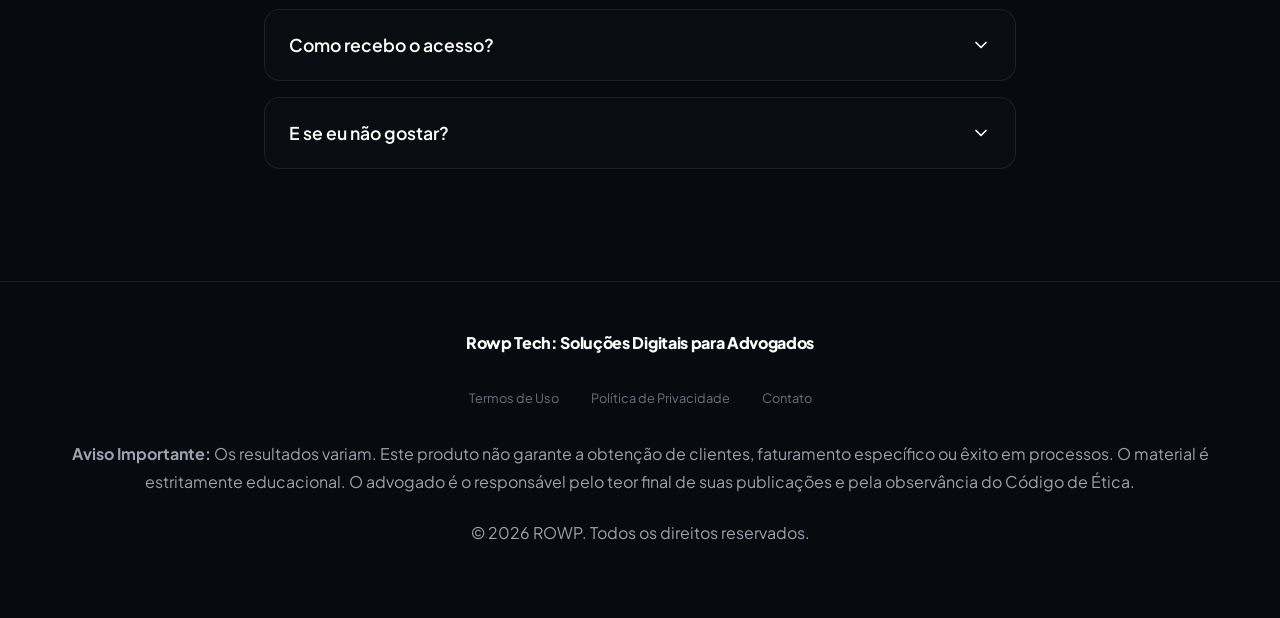
==== commit 6ba29884: "Add files via upload" ====
--- a/index.html
+++ b/index.html
@@ -1,1345 +1,1153 @@
-<html>
-    <head>
-        <title>Rowp</title>
-        <meta charset="utf-8">
-        <meta name="viewport" content="initial-scale=1">
-        
-        <!-- Favicon -->
-        <link rel="icon" type="image/x-icon" href="imagens/logo_rowp.png">
-        
-        <!-- Fontes -->
-        <link rel="preconnect" href="https://fonts.googleapis.com">
-        <link rel="preconnect" href="https://fonts.gstatic.com" crossorigin>
-        <link href="https://fonts.googleapis.com/css2?family=Inter:ital,opsz,wght@0,14..32,100..900;1,14..32,100..900&display=swap" rel="stylesheet">
-
-        <!-- Bootstrap -->
-        <link rel="stylesheet" href="https://cdn.jsdelivr.net/npm/bootstrap@5.2.3/dist/css/bootstrap.min.css">
-        
-        <!-- Google Tag Manager -->
-        <script>(function(w,d,s,l,i){w[l]=w[l]||[];w[l].push({'gtm.start':
-        new Date().getTime(),event:'gtm.js'});var f=d.getElementsByTagName(s)[0],
-        j=d.createElement(s),dl=l!='dataLayer'?'&l='+l:'';j.async=true;j.src=
-        'https://www.googletagmanager.com/gtm.js?id='+i+dl;f.parentNode.insertBefore(j,f);
-        })(window,document,'script','dataLayer','GTM-T9DWG6LV');</script>
-        <!-- End Google Tag Manager -->
-        
-        <!-- Meta Pixel Code -->
-        <script>
-        !function(f,b,e,v,n,t,s)
-        {if(f.fbq)return;n=f.fbq=function(){n.callMethod?
-        n.callMethod.apply(n,arguments):n.queue.push(arguments)};
-        if(!f._fbq)f._fbq=n;n.push=n;n.loaded=!0;n.version='2.0';
-        n.queue=[];t=b.createElement(e);t.async=!0;
-        t.src=v;s=b.getElementsByTagName(e)[0];
-        s.parentNode.insertBefore(t,s)}(window, document,'script',
-        'https://connect.facebook.net/en_US/fbevents.js');
-        fbq('init', '1234074921309756');
-        fbq('track', 'PageView');
-        </script>
-        <noscript><img height="1" width="1" style="display:none"
-        src="https://www.facebook.com/tr?id=1234074921309756&ev=PageView&noscript=1"
-        /></noscript>
-        <!-- End Meta Pixel Code -->
-        
-        <!-- Estilos -->
-        <style>
-        
-            /* Geral */
+<!DOCTYPE html>
+<html lang="pt-BR">
+<head>
+    <meta charset="UTF-8">
+    <meta name="viewport" content="width=device-width, initial-scale=1.0">
+    <title>Escritório Digital sem Agência | Tese, Anúncio e WhatsApp</title>
+    <meta name="description" content="A nova era da advocacia digital. Tenha tese, anúncios e scripts prontos em 7 dias. Conforme as regras da OAB. Sem agência.">
+    
+    <!-- Fonte Modern (Similar a Aeonik) -->
+    <link rel="preconnect" href="https://fonts.googleapis.com">
+    <link rel="preconnect" href="https://fonts.gstatic.com" crossorigin>
+    <link href="https://fonts.googleapis.com/css2?family=Plus+Jakarta+Sans:wght@400;500;600;700;800&display=swap" rel="stylesheet">
+
+    <!-- Meta Pixel Code -->
+    <script>
+    !function(f,b,e,v,n,t,s)
+    {if(f.fbq)return;n=f.fbq=function(){n.callMethod?
+    n.callMethod.apply(n,arguments):n.queue.push(arguments)};
+    if(!f._fbq)f._fbq=n;n.push=n;n.loaded=!0;n.version='2.0';
+    n.queue=[];t=b.createElement(e);t.async=!0;
+    t.src=v;s=b.getElementsByTagName(e)[0];
+    s.parentNode.insertBefore(t,s)}(window, document,'script',
+    'https://connect.facebook.net/en_US/fbevents.js');
+    fbq('init', '1984155249176139');
+    fbq('track', 'PageView');
+    </script>
+    <!-- End Meta Pixel Code -->
+
+    <style>
+        /* --- RESET & BASE (Modern Legaltech Theme) --- */
+        :root {
+            /* Palette Dark Premium */
+            --bg-color: #070A0F;
+            --bg-secondary: #0F1623;
+            --surface-color: rgba(15, 22, 35, 0.6); /* Glassy */
+            --border-color: rgba(255, 255, 255, 0.08);
+            --border-hover: rgba(198, 174, 132, 0.4);
             
-            body, html {
-                background-color: rgba(0, 0, 0, 0.7) !important;
-                background-image: url(https://rowp.com.br/imagens/textura.webp);
-                background-position: center;
-                background-size: contain;
-                font-family: "Inter", sans-serif;
-                scroll-behavior: scroll;
-                padding: 0;
+            --text-color: #E5E7EB;
+            --text-heading: #FFFFFF;
+            --muted-text: #9CA3AF;
+            
+            /* Accents */
+            --primary: #C6AE84; /* Dourado */
+            --primary-glow: rgba(198, 174, 132, 0.3);
+            --primary-hover: #D4C099;
+            --accent-blue: #60A5FA; /* Toque tech sutil */
+            
+            /* Text on primary */
+            --btn-text: #05080C; 
+
+            --radius-sm: 8px;
+            --radius-md: 16px;
+            --radius-lg: 24px;
+            --radius-pill: 9999px;
+            
+            --font-main: 'Plus Jakarta Sans', sans-serif;
+            --max-width: 1200px;
+        }
+
+        * {
+            box-sizing: border-box;
+            margin: 0;
+            padding: 0;
+        }
+
+        html {
+            scroll-behavior: smooth;
+        }
+
+        body {
+            font-family: var(--font-main);
+            background-color: var(--bg-color);
+            color: var(--text-color);
+            line-height: 1.6;
+            -webkit-font-smoothing: antialiased;
+            overflow-x: hidden;
+            background-image: radial-gradient(circle at 50% 0%, #1a202c 0%, #070a0f 60%);
+        }
+
+        h1, h2, h3, h4, h5 {
+            line-height: 1.15;
+            font-weight: 700;
+            margin-bottom: 1rem;
+            color: var(--text-heading);
+            letter-spacing: -0.03em;
+        }
+        
+        h1 { font-size: 3rem; font-weight: 800; }
+        h2 { font-size: 2.25rem; }
+        
+        @media (min-width: 768px) {
+            h1 { font-size: 4rem; }
+            h2 { font-size: 3rem; }
+        }
+
+        p {
+            margin-bottom: 1.5rem;
+            color: var(--muted-text);
+            font-size: 1rem;
+            line-height: 1.7;
+        }
+
+        ul { list-style: none; }
+        a { text-decoration: none; color: inherit; transition: 0.3s; }
+
+        /* --- UTILITIES --- */
+        .container {
+            width: 100%;
+            max-width: var(--max-width);
+            margin: 0 auto;
+            padding: 0 1.5rem;
+        }
+
+        .section-padding { padding: 6rem 0; }
+        
+        .text-center { text-align: center; }
+        .text-primary { color: var(--primary); }
+        .flex { display: flex; }
+        .flex-col { flex-direction: column; }
+        .items-center { align-items: center; }
+        .justify-center { justify-content: center; }
+        .gap-2 { gap: 1rem; }
+        .gap-4 { gap: 2rem; }
+
+        .grid { display: grid; gap: 1.5rem; }
+        .grid-2 { grid-template-columns: 1fr; }
+        .grid-3 { grid-template-columns: 1fr; }
+
+        @media (min-width: 768px) {
+            .grid-2 { grid-template-columns: 1fr 1fr; }
+            .grid-3 { grid-template-columns: repeat(3, 1fr); }
+        }
+
+        /* --- COMPONENTS --- */
+        
+        /* Glass Card Effect */
+        .glass-card {
+            background: var(--surface-color);
+            backdrop-filter: blur(12px);
+            -webkit-backdrop-filter: blur(12px);
+            border: 1px solid var(--border-color);
+            border-radius: var(--radius-lg);
+            padding: 2rem;
+            transition: transform 0.3s ease, border-color 0.3s ease, box-shadow 0.3s ease;
+            position: relative;
+            overflow: hidden;
+        }
+
+        .glass-card::before {
+            content: '';
+            position: absolute;
+            top: 0; left: -100%; width: 50%; height: 100%;
+            background: linear-gradient(90deg, transparent, rgba(255,255,255,0.03), transparent);
+            transform: skewX(-25deg);
+            transition: 0.5s;
+        }
+
+        .glass-card:hover {
+            border-color: var(--border-hover);
+            transform: translateY(-4px);
+            box-shadow: 0 20px 40px -10px rgba(0,0,0,0.5);
+        }
+
+        .glass-card:hover::before {
+            left: 150%;
+        }
+
+        /* White Card Variant (For Audience Section) */
+        .white-card {
+            background: #FFFFFF;
+            color: #0F1623;
+            border-radius: var(--radius-lg);
+            padding: 3rem;
+            box-shadow: 0 20px 40px -10px rgba(0,0,0,0.2);
+            position: relative;
+            border: 1px solid rgba(255,255,255,0.1);
+        }
+        
+        .white-card h3 { color: #0F1623; }
+        .white-card p, .white-card li, .white-card span { color: #4B5563; }
+        .white-card svg { width: 22px; height: 22px; }
+
+        /* Buttons */
+        .btn {
+            display: inline-flex;
+            align-items: center;
+            justify-content: center;
+            background-color: var(--primary);
+            color: var(--btn-text);
+            font-weight: 700;
+            padding: 1rem 2.5rem;
+            border-radius: var(--radius-pill);
+            transition: all 0.3s ease;
+            font-size: 1rem;
+            cursor: pointer;
+            border: none;
+            width: 100%;
+            position: relative;
+            overflow: hidden;
+            z-index: 1;
+        }
+
+        @media (min-width: 640px) {
+            .btn { width: auto; }
+        }
+
+        .btn::after {
+            content: '';
+            position: absolute;
+            top: 0; left: 0; width: 100%; height: 100%;
+            background: rgba(255,255,255,0.15);
+            opacity: 0;
+            transition: 0.3s;
+            z-index: -1;
+        }
+
+        .btn:hover {
+            transform: scale(1.02);
+            box-shadow: 0 0 20px var(--primary-glow);
+        }
+        .btn:hover::after { opacity: 1; }
+
+        .btn-secondary {
+            background-color: transparent;
+            color: var(--text-heading);
+            border: 1px solid var(--border-color);
+        }
+
+        .btn-secondary:hover {
+            border-color: var(--primary);
+            background-color: rgba(198, 174, 132, 0.05);
+            color: var(--primary);
+            box-shadow: none;
+        }
+
+        .icon-box {
+            width: 56px;
+            height: 56px;
+            background: linear-gradient(135deg, rgba(198, 174, 132, 0.1), rgba(198, 174, 132, 0.05));
+            color: var(--primary);
+            border-radius: var(--radius-md);
+            display: flex;
+            align-items: center;
+            justify-content: center;
+            margin-bottom: 1.5rem;
+            border: 1px solid rgba(198, 174, 132, 0.15);
+        }
+
+        /* --- HEADER --- */
+        header {
+            position: fixed;
+            top: 20px;
+            left: 50%;
+            transform: translateX(-50%);
+            width: 90%;
+            max-width: 1000px;
+            background: rgba(15, 22, 35, 0.8);
+            backdrop-filter: blur(16px);
+            -webkit-backdrop-filter: blur(16px);
+            border: 1px solid var(--border-color);
+            border-radius: var(--radius-pill);
+            z-index: 1000;
+            height: 70px;
+            display: flex;
+            align-items: center;
+            padding: 0 1.5rem;
+            box-shadow: 0 10px 30px rgba(0,0,0,0.3);
+        }
+
+        .header-content {
+            display: flex;
+            justify-content: space-between;
+            align-items: center;
+            width: 100%;
+        }
+
+        .logo {
+            font-weight: 800;
+            font-size: 1rem;
+            color: #FFFFFF;
+            letter-spacing: -0.02em;
+        }
+
+        nav ul { display: none; }
+
+        @media (min-width: 900px) {
+            nav ul {
+                display: flex;
+                gap: 2rem;
+                font-size: 0.9rem;
+                font-weight: 500;
+                color: var(--muted-text);
             }
+            nav ul li a:hover { color: var(--text-heading); }
+        }
+
+        .header-cta { display: none; }
+        @media (min-width: 640px) { .header-cta { display: block; } }
+
+        /* --- HERO --- */
+        .hero {
+            padding-top: 180px;
+            padding-bottom: 6rem;
+            position: relative;
+            text-align: center;
+        }
+
+        .glow-spot {
+            position: absolute;
+            width: 60vw;
+            height: 60vw;
+            background: radial-gradient(circle, rgba(198, 174, 132, 0.08) 0%, transparent 70%);
+            top: -20%;
+            left: 50%;
+            transform: translateX(-50%);
+            z-index: -1;
+            pointer-events: none;
+        }
+
+        .hero-badge {
+            display: inline-flex;
+            align-items: center;
+            background: rgba(198, 174, 132, 0.1);
+            color: var(--primary);
+            padding: 0.5rem 1.25rem;
+            border-radius: var(--radius-pill);
+            font-size: 0.75rem;
+            font-weight: 700;
+            margin-bottom: 2rem;
+            border: 1px solid rgba(198, 174, 132, 0.2);
+            text-transform: uppercase;
+            letter-spacing: 0.05em;
+            box-shadow: 0 0 20px rgba(198, 174, 132, 0.1);
+        }
+
+        .hero-sub {
+            font-size: 1.25rem;
+            margin: 0 auto 2.5rem;
+            max-width: 700px;
+            color: var(--muted-text);
+        }
+
+        .hero-bullets {
+            display: flex;
+            flex-wrap: wrap;
+            justify-content: center;
+            gap: 1rem 1.5rem;
+            margin-bottom: 3rem;
+        }
+
+        .pill-tag {
+            background: rgba(255,255,255,0.03);
+            border: 1px solid var(--border-color);
+            padding: 0.5rem 1rem;
+            border-radius: var(--radius-sm);
+            font-size: 0.9rem;
+            display: flex;
+            align-items: center;
+            gap: 0.5rem;
+            color: var(--text-color);
+        }
+        .pill-tag svg { color: var(--primary); width: 18px; height: 18px; }
+
+        .trust-strip {
+            margin-top: 4rem;
+            display: flex;
+            justify-content: center;
+            gap: 2rem;
+            font-size: 0.85rem;
+            color: var(--muted-text);
+            opacity: 0.7;
+            text-transform: uppercase;
+            letter-spacing: 0.05em;
+        }
+
+        /* --- AUDIENCE --- */
+        .check-list li {
+            margin-bottom: 1.25rem;
+            display: flex;
+            gap: 1rem;
+            align-items: flex-start;
+            font-size: 1rem;
+        }
+        
+        .check-list svg { flex-shrink: 0; margin-top: 2px; }
+
+        .green-theme { border-top: 4px solid var(--primary); }
+        .red-theme { border-top: 4px solid #ef4444; }
+        
+        /* --- CONTENT GRID --- */
+        .cards-grid {
+            display: grid;
+            grid-template-columns: repeat(1, 1fr);
+            gap: 1.5rem;
+        }
+        @media (min-width: 768px) {
+            .cards-grid {
+                grid-template-columns: repeat(3, 1fr); 
+                grid-auto-rows: 1fr;
+            }
+        }
+
+        .content-card {
+            background: var(--bg-secondary);
+            border: 1px solid var(--border-color);
+            border-radius: var(--radius-lg);
+            padding: 2rem;
+            transition: 0.3s;
+            display: flex;
+            flex-direction: column;
+            height: 100%;
+        }
+        .content-card:hover {
+            border-color: var(--border-hover);
+            background: rgba(15, 22, 35, 0.8);
+        }
+        
+        .content-card h4 { margin-top: auto; margin-bottom: 0.5rem; }
+        .content-card .icon-box { margin-bottom: 1.5rem; }
+        .content-card .card-result { margin-top: auto; }
+
+        .card-result {
+            display: inline-block;
+            margin-top: 1.5rem;
+            padding: 0.5rem 1rem;
+            background: rgba(198, 174, 132, 0.1);
+            color: var(--primary);
+            border-radius: var(--radius-sm);
+            font-size: 0.85rem;
+            font-weight: 600;
+        }
+
+        /* --- TIMELINE --- */
+        .timeline-wrapper {
+            position: relative;
+            max-width: 900px;
+            margin: 0 auto;
+            display: grid;
+            gap: 2rem;
+        }
+        
+        @media (min-width: 768px) {
+            .timeline-wrapper::before {
+                content: '';
+                position: absolute;
+                left: 50%;
+                top: 0;
+                bottom: 0;
+                width: 2px;
+                background: linear-gradient(to bottom, transparent, var(--primary), transparent);
+                transform: translateX(-50%);
+            }
+        }
+
+        .timeline-row {
+            display: flex;
+            flex-direction: column;
+            align-items: center;
+            text-align: center;
+            position: relative;
+            z-index: 2;
+        }
+
+        @media (min-width: 768px) {
+            .timeline-row {
+                flex-direction: row;
+                justify-content: space-between;
+                text-align: left;
+            }
+            .timeline-row:nth-child(odd) { flex-direction: row-reverse; text-align: right; }
+            .timeline-row:nth-child(odd) .timeline-content { align-items: flex-end; }
+            .timeline-row:nth-child(even) .timeline-content { align-items: flex-start; }
             
-            .wrapper {
-                margin: 0 auto;
-                max-width: 1200px;
-            }
-
-            section {
-                background-color: rgba(0, 0, 0, 0.7) !important;
-            }
-            
-            /* Banner Principal */
-            
-            .principal {
-                /*background-image: url(imagens/Textura1.webp);*/
-                background-color: rgba(0, 0, 0, 0.7);
-                background-blend-mode: color;
-                background-position: center;
-                background-repeat: no-repeat;
-                background-size: cover;
-                padding: 4em 1em 6em;
-            }
-            
-            .principal .conteudo {
-                align-content: center;
-                display: grid;
-                gap: 40px;
-                grid-template-columns: 1fr 1fr;
-            }
-            
-            .principal .conteudo .texto {
-                align-content: center;
-                display: grid;
-            }
-            
-            .principal .conteudo .texto .logo img {
-                margin-bottom: 1em;
-                width: 150px;
-            }
-            
-            .principal .conteudo .texto .titulo img {
-                margin-bottom: 20px;
-                width: 75px;
-            }
-            
-            .principal .conteudo .texto .titulo h3 {
-                background: -webkit-linear-gradient(#e4cfa6, #fff);
-                -webkit-background-clip: text;
-                -webkit-text-fill-color: transparent;
-                color: #fff;
-                font-size: 2.5em;
-                font-weight: 700;
-            }
-            
-            .principal .conteudo .texto .titulo p {
-                color: #fff;
-                margin-bottom: 2em;
-            }
-            
-            .principal .conteudo .texto .botao a {
-                background: #E4CFA6;
-                background: linear-gradient(90deg, rgba(228, 207, 166, 1) 50%, rgba(255, 255, 255, 1) 100%);
-                border: 1px solid #fff;
-                border-radius: 50px;
-                box-shadow: rgba(228, 207, 166, 0.5) 0px 7px 29px 0px;
-                color: #000;
-                font-weight: 400;
-                padding: 15px 35px;
-                text-decoration: none;
-            }
-            
-            .principal .conteudo .imagem img {
-                width: 100%;
-            }
-            
-            .principal .conteudo .imagem .mobile {
-                display: none;
-            }
-            
-            /* Crescer */
-            
-            .crescer {
-                /*background-image: url(imagens/fundo.webp);*/
-                background-position: center;
-                background-repeat: no-repeat;
-                background-size: cover;
-                padding: 8em 1em;
-            }
-            
-            .crescer .conteudo .titulo h3 {
-                background: -webkit-linear-gradient(#e4cfa6, #fff);
-                -webkit-background-clip: text;
-                -webkit-text-fill-color: transparent;
-                font-size: 2.5em;
-                font-weight: 700;
-                margin-bottom: 1.5em;
-                text-align: center;
-            }
-            
-            .crescer .conteudo .items {
-                display: grid;
-                gap: 20px;
-                grid-template-columns: 1fr 1fr 1fr 1fr;
-                margin-bottom: 2em;
-            }
-            
-            .crescer .conteudo .items .item .icone {
-                display: grid;
-                justify-content: center;
-            }
-            
-            .crescer .conteudo .items .item .icone img {
-                margin-bottom: 1em;
-                width: 75px;
-            }
-            
-            .crescer .conteudo .items .item .info h3 {
-                color: #fff;
-                font-weight: 600;
-                text-align: center;
-            }
-            
-            .crescer .conteudo .items .item .info p {
-                color: #fff;
-                text-align: center;
-            }
-            
-            .crescer .conteudo .botao {
-                display: grid;
-                justify-content: center;
-            }
-            
-            .crescer .conteudo .botao a {
-                background: #E4CFA6;
-                background: linear-gradient(90deg, rgba(228, 207, 166, 1) 50%, rgba(255, 255, 255, 1) 100%);
-                border: 1px solid #fff;
-                border-radius: 50px;
-                box-shadow: rgba(228, 207, 166, 0.5) 0px 7px 29px 0px;
-                color: #000;
-                font-weight: 400;
-                padding: 15px 35px;
-                text-decoration: none;
-            }
-            
-            /* Escritório */
-            
-            .escritorio {
-                /*background-image: url(imagens/fundo2.jpg);*/
-                background-position: center;
-                background-repeat: no-repeat;
-                background-size: cover;
-                padding: 6em 1em;
-            }
-            
-            .escritorio .conteudo .titulo h3 {
-                background: -webkit-linear-gradient(#e4cfa6, #fff);
-                -webkit-background-clip: text;
-                -webkit-text-fill-color: transparent;
-                font-size: 2.5em;
-                font-weight: 700;
-                margin-bottom: 1.5em;
-                text-align: center;
-            }
-            
-            .escritorio .conteudo .items {
-                display: grid;
-                gap: 20px;
-                grid-template-columns: 1fr 1fr;
-            }
-            
-            .escritorio .conteudo .items .item {
-                align-items: center;
-                background: radial-gradient(circle at 100% 100%, #000000 0, #000000 6px, #fff 6px) 0% 0%/8px 8px no-repeat,
-            radial-gradient(circle at 0 100%, #000000 0, #000000 6px, #fff 6px) 100% 0%/8px 8px no-repeat,
-            radial-gradient(circle at 100% 0, #000000 0, #000000 6px, #fff 6px) 0% 100%/8px 8px no-repeat,
-            radial-gradient(circle at 0 0, #000000 0, #000000 6px, #fff 6px) 100% 100%/8px 8px no-repeat,
-            linear-gradient(#000000, #000000) 50% 50%/calc(100% - 4px) calc(100% - 16px) no-repeat,
-            linear-gradient(#000000, #000000) 50% 50%/calc(100% - 16px) calc(100% - 4px) no-repeat,
-            linear-gradient(90deg, #e4cfa6 0%, #fff 100%);
-                border-radius: 8px;
-                display: flex;
-                gap: 30px;
-                padding: 1.5em 2em;
-                box-sizing: border-box;
-            }
-            
-            .escritorio .conteudo .items .item .icone img {
-                width: 75px;
-            }
-            
-            .escritorio .conteudo .items .item .info h3 {
-                background: -webkit-linear-gradient(#e4cfa6, #fff);
-                -webkit-background-clip: text;
-                -webkit-text-fill-color: transparent;
-                font-size: 1.5em;
-                font-weight: 700;
-                margin-bottom: 0.5em;
-            }
-            
-            .escritorio .conteudo .items .item .info p {
-                color: #fff;
-            }
-            
-            .escritorio .conteudo .botao {
-                display: grid;
-                justify-content: center;
-            }
-            
-            .escritorio .conteudo .botao p {
-                color: #fff;
-                font-size: 1.75em;
-                font-weight: 600;
-                margin-top: 1.5em;
-                text-align: center;
-            }
-            
-            .escritorio .conteudo .botao a {
-                background: #E4CFA6;
-                background: linear-gradient(90deg, rgba(228, 207, 166, 1) 50%, rgba(255, 255, 255, 1) 100%);
-                border: 1px solid #fff;
-                border-radius: 50px;
-                box-shadow: rgba(228, 207, 166, 0.5) 0px 7px 29px 0px;
-                color: #000;
-                font-weight: 400;
-                margin: 0 auto;
-                padding: 15px 35px;
-                text-decoration: none;
-                width: fit-content;
-            }
-            
-            /* Resultados */
-            
-            .resultados {
-                /*background-image: url(imagens/Textura2.webp);*/
-                background-color: rgba(0, 0, 0, 0.7);
-                background-blend-mode: color;
-                background-position: center;
-                background-repeat: no-repeat;
-                background-size: cover;
-                padding: 6em 1em;
-            }
-            
-            .resultados .conteudo .titulo h3 {
-                background: -webkit-linear-gradient(#e4cfa6, #fff);
-                -webkit-background-clip: text;
-                -webkit-text-fill-color: transparent;
-                font-size: 2.5em;
-                font-weight: 700;
-                margin-bottom: 0.5em;
-                text-align: center;
-            }
-            
-            .resultados .conteudo .titulo p {
-                color: #fff;
-                font-size: 1.1em;
-                font-weight: 500;
-                text-align: center;
-            }
-            
-            .resultados .conteudo .items {
-                display: grid;
-                gap: 20px;
-                grid-template-columns: 1fr 1fr 1fr;
-                margin: 2em 0em;
-            }
-            
-            .resultados .conteudo .items .item {
-                align-content: start;
-                background: radial-gradient(circle at 100% 100%, #000000 0, #000000 6px, #fff 6px) 0% 0% / 8px 8px no-repeat, radial-gradient(circle at 0 100%, #000000 0, #000000 6px, #fff 6px) 100% 0% / 8px 8px no-repeat, radial-gradient(circle at 100% 0, #000000 0, #000000 6px, #fff 6px) 0% 100% / 8px 8px no-repeat, radial-gradient(circle at 0 0, #000000 0, #000000 6px, #fff 6px) 100% 100% / 8px 8px no-repeat, linear-gradient(#000000, #000000) 50% 50% / calc(100% - 4px) calc(100% - 16px) no-repeat, linear-gradient(#000000, #000000) 50% 50% / calc(100% - 16px) calc(100% - 4px) no-repeat, linear-gradient(90deg, #e4cfa6 0%, #fff 100%);
-                border-radius: 8px;
-                display: grid;
-                gap: 30px;
-                padding: 1.5em 2em;
-                box-sizing: border-box;
-            }
-            
-            .resultados .conteudo .items .item img {
-                height: 200px;
-                object-fit: contain;
-                width: 100%;
-            }
-            
-            .resultados .conteudo .items .item h3 {
-                background: -webkit-linear-gradient(#e4cfa6, #fff);
-                -webkit-background-clip: text;
-                -webkit-text-fill-color: transparent;
-                font-weight: 600;
-            }
-            
-            .resultados .conteudo .items .item p {
-                color: #fff;
-            }
-            
-            .resultados .conteudo .botao {
-                display: grid;
-                justify-content: center;
-            }
-            
-            .resultados .conteudo .botao p {
-                color: #fff;
-            }
-            
-            .resultados .conteudo .botao a {
-                background: #E4CFA6;
-                background: linear-gradient(90deg, rgba(228, 207, 166, 1) 50%, rgba(255, 255, 255, 1) 100%);
-                border: 1px solid #fff;
-                border-radius: 50px;
-                box-shadow: rgba(228, 207, 166, 0.5) 0px 7px 29px 0px;
-                color: #000;
-                font-weight: 400;
-                margin: 0 auto;
-                padding: 15px 35px;
-                text-decoration: none;
-                width: fit-content;
-            }
-            
-            /* Formulário */
-            
-            .formulario {
-                background-color: #000;
-                padding: 4em 1em;
-            }
-            
-            .formulario .conteudo {
-                display: grid;
-                gap: 30px;
-                grid-template-columns:  1fr 1fr;
-            }
-            
-            .formulario .conteudo .modulos {
-                align-content: center;
-                display: grid;
-                gap: 20px;
-            }
-            
-            .formulario .conteudo .modulos .passo {
-                background: radial-gradient(circle at 100% 100%, #000000 0, #000000 6px, #fff 6px) 0% 0% / 8px 8px no-repeat, radial-gradient(circle at 0 100%, #000000 0, #000000 6px, #fff 6px) 100% 0% / 8px 8px no-repeat, radial-gradient(circle at 100% 0, #000000 0, #000000 6px, #fff 6px) 0% 100% / 8px 8px no-repeat, radial-gradient(circle at 0 0, #000000 0, #000000 6px, #fff 6px) 100% 100% / 8px 8px no-repeat, linear-gradient(#000000, #000000) 50% 50% / calc(100% - 4px) calc(100% - 16px) no-repeat, linear-gradient(#000000, #000000) 50% 50% / calc(100% - 16px) calc(100% - 4px) no-repeat, linear-gradient(90deg, #e4cfa6 0%, #fff 100%);
-                border-radius: 8px;
-                display: flex;
-                gap: 30px;
-                padding: 1.5em 2em;
-                box-sizing: border-box;
-            }
-            
-            .formulario .conteudo .modulos .passo h3 {
-                background: -webkit-linear-gradient(#e4cfa6, #fff);
-                -webkit-background-clip: text;
-                -webkit-text-fill-color: transparent;
-                font-weight: 600;
-            }
-            
-            .formulario .conteudo .modulos .passo p {
-                color: #fff;
-                margin-bottom: 0;
-            }
-            
-            .formulario .conteudo .modulos .icone {
-                display: grid;
-                justify-content: center;
-            }
-            
-            .formulario .conteudo .modulos .icone svg {
-                color: #e4cfa6;
-                height: 40px;
-                width: 40px;
-            }
-            
-            .formulario .conteudo .contato  {
-                align-items: center;
-                display: grid;
-            }
-            
-            .formulario .conteudo .contato .campos form {
-                display: grid;
-                gap: 10px;
-            }
-            
-            .formulario .conteudo .contato .campos form .grid {
-                display: grid;
-                gap: 10px;
-                grid-template-columns: 1fr 1fr;
-            }
-            
-            .formulario .conteudo .contato .campos form .passo {
-                display: grid;
-                gap: 20px;
-            }
-            
-            .formulario .conteudo .contato .campos form .passo.esconde {
-                display: none;
-            }
-            
-            .formulario .conteudo .contato .campos form .campo input, .formulario .conteudo .contato .campos form .campo select, .formulario .conteudo .contato .campos form .campo textarea {
-                background-color: transparent;
-                border: 1px solid #e4cfa6;
-                border-radius: 5px;
-                color: #fff;
-                padding: 10px;
-                width: 100%;
-            }
-            
-            .formulario .conteudo .contato .campos form .campo .preto {
-                color: #000;
-            }
-            
-            .formulario .conteudo .contato .campos form .campo input::placeholder {
-                color: #fff;
-            }
-            
-            .formulario .conteudo .contato .campos form .campo label {
-                color: #fff;
-                margin-bottom: 5px;
-            }
-            
-            .formulario .conteudo .contato .campos form .campo button {
-                background: #E4CFA6;
-                background: linear-gradient(90deg, rgba(228, 207, 166, 1) 50%, rgba(255, 255, 255, 1) 100%);
-                border: 1px solid #fff;
-                border-radius: 5px;
-                box-shadow: rgba(228, 207, 166, 0.5) 0px 7px 29px 0px;
-                color: #000;
-                font-weight: 600;
-                margin: 0 auto;
-                padding: 15px 35px;
-                text-decoration: none;
-                text-transform: uppercase;
-                width: 100%;
-            }
-            
-            .formulario .conteudo .contato .campos form .campo p {
-                display: none;
-            }
-            
-            /* Quem Somos */
-            
-            .quemsomos {
-                /*background-image: url(imagens/Textura1.webp);*/
-                background-color: rgba(0, 0, 0, 0.7);
-                background-blend-mode: color;
-                background-position: center;
-                background-repeat: no-repeat;
-                background-size: cover;
-                padding: 6em 1em;
-            }
-            
-            .quemsomos .conteudo {
-                display: grid;
-                grid-template-columns: 1fr 1fr;
-            }
-            
-            .quemsomos .conteudo .imagem img {
-                width: 70%;
-            }
-            
-            .quemsomos .conteudo .titulo {
-                align-content: center;
-                display: grid;
-            }
-            
-            .quemsomos .conteudo .titulo h3 {
-                background: -webkit-linear-gradient(#e4cfa6, #fff);
-                -webkit-background-clip: text;
-                -webkit-text-fill-color: transparent;
-                font-size: 2.5em;
-                font-weight: 700;
-                margin-bottom: 0.5em;
-            }
-            
-            .quemsomos .conteudo .titulo p {
-                color: #fff;
-                font-size: 1.1em;
-                font-weight: 500;
-            }
-            
-            /* Perguntas Frequentes */
-            
-            .perguntas {
-                background-color: #000;
-                padding: 6em 1em;
-            }
-            
-            .perguntas .conteudo .titulo h3 {
-                background: -webkit-linear-gradient(#e4cfa6, #fff);
-                -webkit-background-clip: text;
-                -webkit-text-fill-color: transparent;
-                font-size: 2.5em;
-                font-weight: 700;
-                margin-bottom: 1em;
-                text-align: center;
-            }
-            
-            .perguntas .conteudo .items {
-                margin: 0 auto;
-                max-width: 800px;
-            }
-            
-            .perguntas .conteudo .items .item {
-                border-bottom: 1px solid #fff;
-                margin-bottom: 1em;
-                padding: 1em 0em;
-            }
-            
-            .perguntas .conteudo .items .item .pergunta {
-                align-items: center;
-                cursor: pointer;
-                display: flex;
-                gap: 20px;
-                justify-content: space-between;
-            }
-            
-            .perguntas .conteudo .items .item .pergunta h3 {
-                color: #fff;
-                font-size: 1.25em;
-                font-weight: 600;
-                margin-bottom: 0;
-            }
-            
-            .perguntas .conteudo .items .item .pergunta svg {
-                color: #fff;
-                font-size: 1em;
-            }
-            
-            .perguntas .conteudo .items .item .resposta {
-                display: none;
-                padding-top: 1em;
-            }
-
-            .perguntas .conteudo .items .item.aberto .resposta {
-                display: block;
-            }
-            
-            .perguntas .conteudo .items .item .resposta p {
-                color: #fff;
-            }
-            
-            .perguntas .conteudo .botao {
-                display: grid;
-                justify-content: center;
-            }
-            
-            .perguntas .conteudo .botao p {
-                color: #fff;
-                font-size: 1.75em;
-                font-weight: 600;
-                margin-top: 1.5em;
-                text-align: center;
-            }
-            
-            .perguntas .conteudo .botao a {
-                background: #E4CFA6;
-                background: linear-gradient(90deg, rgba(228, 207, 166, 1) 50%, rgba(255, 255, 255, 1) 100%);
-                border: 1px solid #fff;
-                border-radius: 50px;
-                box-shadow: rgba(228, 207, 166, 0.5) 0px 7px 29px 0px;
-                color: #000;
-                font-weight: 400;
-                margin: 0 auto;
-                padding: 15px 35px;
-                text-decoration: none;
-                width: fit-content;
-            }
-            
-            /* Transformação */
-            
-            .transformacao {
-                background-color: #000;
-                padding: 4em 1em;
-            }
-            
-            .transformacao .conteudo .titulo h3 {
-                background: -webkit-linear-gradient(#e4cfa6, #fff);
-                -webkit-background-clip: text;
-                -webkit-text-fill-color: transparent;
-                font-size: 2.5em;
-                font-weight: 700;
-                margin-bottom: 1em;
-                text-align: center;
-            }
-            
-            .transformacao .conteudo .items {
-                display: flex;
-                gap: 25px;
-                justify-content: center;
-                margin-bottom: 2em;
-            }
-            
-            .transformacao .conteudo .items .item p {
-                color: #fff;
-                font-weight: 500;
-            }
-            
-            .transformacao .conteudo .items .item p i {
-                margin-right: 20px;
-            }
-            
-            .transformacao .conteudo .botao {
-                display: grid;
-                justiy-content: center;
-            }
-            
-            .transformacao .conteudo .botao a {
-                background: #E4CFA6;
-                background: linear-gradient(90deg, rgba(228, 207, 166, 1) 50%, rgba(255, 255, 255, 1) 100%);
-                border: 1px solid #fff;
-                border-radius: 50px;
-                box-shadow: rgba(228, 207, 166, 0.5) 0px 7px 29px 0px;
-                color: #000;
-                font-weight: 400;
-                margin: 0 auto;
-                padding: 15px 35px;
-                text-decoration: none;
-                width: fit-content;
-            }
-            
-            /* Rodapé */
-            
-            footer {
-                background-color: #000;
-                padding: 4em 1em;
-            }
-            
-            footer .conteudo .topo {
-                align-items: center;
-                display: flex;
-                justify-content: space-between;
-            }
-            
-            footer .conteudo .topo .logo img {
-                width: 150px;
-            }
-            
-            footer .conteudo .topo .contato {
-                display: flex;
-                gap: 20px;
-            }
-            
-            footer .conteudo .topo .contato a {
-                color: #fff;
-                text-decoration: none;
-            }
-            
-            footer .conteudo .topo .contato a svg {
-                font-size: 0.9em;
-            }
-            
-            footer .conteudo .topo .mapa iframe {
-                height: 300px;
-                width: 500px;
-            }
-            
-            footer .conteudo .base .copyright {
-                border-top: 1px solid rgba(255, 255, 255, 0.5);
-                color: #fff;
-                font-size: 0.8em;
-                margin-top: 4em;
-                padding-top: 4em;
-                text-align: center;
-            }
-            
-            /* Botão */
-            
-            .botaoFlutuante {
-                position: fixed;
-                bottom: 10;
-                right: 10;
-                z-index: 999999;
-            }
-            
-            .botaoFlutuante img {
-                width: 75px;
-            }
-            
-            /* Responsivo */
-            
-            @media(max-width: 768px) {
-
-                section {
-                    padding: 2em 1em !important;
+            .timeline-spacer { width: 50%; }
+        }
+
+        .timeline-center {
+            width: 48px;
+            height: 48px;
+            border-radius: 50%;
+            background: var(--bg-color);
+            border: 2px solid var(--primary);
+            color: var(--primary);
+            font-weight: 800;
+            display: flex;
+            align-items: center;
+            justify-content: center;
+            margin: 1rem 0;
+            box-shadow: 0 0 15px rgba(198, 174, 132, 0.2);
+            flex-shrink: 0;
+        }
+        
+        .timeline-content {
+            width: 100%;
+            padding: 1.5rem;
+            background: var(--surface-color);
+            border: 1px solid var(--border-color);
+            border-radius: var(--radius-md);
+            display: flex;
+            flex-direction: column;
+        }
+        @media (min-width: 768px) {
+            .timeline-content { width: 45%; }
+        }
+        
+        .timeline-content h4 { color: var(--primary); margin-bottom: 0.5rem; font-size: 1.1rem; }
+        .timeline-content p { margin: 0; font-size: 0.95rem; }
+
+        /* --- ABOUT --- */
+        .about-section {
+            background: linear-gradient(180deg, var(--bg-color) 0%, var(--bg-secondary) 100%);
+            position: relative;
+            overflow: hidden;
+        }
+        .about-section::before {
+            content: '';
+            position: absolute;
+            top: 0; left: 0; width: 100%; height: 1px;
+            background: linear-gradient(90deg, transparent, var(--border-color), transparent);
+        }
+
+        .about-wrapper {
+            max-width: 800px;
+            margin: 0 auto;
+        }
+        
+        .about-text p {
+            margin-bottom: 2rem;
+            font-size: 1.1rem;
+            color: #D1D5DB;
+        }
+
+        /* --- BONUS & FAQ --- */
+        .bonus-card {
+            border: 1px solid var(--border-color);
+            background: linear-gradient(180deg, rgba(255,255,255,0.02) 0%, transparent 100%);
+            border-radius: var(--radius-lg);
+            padding: 2rem;
+            text-align: center;
+        }
+        .bonus-card h4 { color: var(--text-color); font-size: 1.1rem; }
+        .bonus-card h5 { color: var(--primary); font-size: 1.25rem; margin-bottom: 1rem; }
+
+        .accordion-item {
+            border: 1px solid var(--border-color);
+            border-radius: var(--radius-md);
+            margin-bottom: 1rem;
+            background: rgba(255,255,255,0.01);
+            overflow: hidden;
+            transition: 0.3s;
+        }
+        .accordion-item:hover { border-color: rgba(255,255,255,0.1); }
+        
+        .accordion-button {
+            width: 100%;
+            padding: 1.5rem;
+            background: none;
+            border: none;
+            text-align: left;
+            font-family: var(--font-main);
+            font-size: 1.1rem;
+            font-weight: 600;
+            color: var(--text-heading);
+            cursor: pointer;
+            display: flex;
+            justify-content: space-between;
+            align-items: center;
+        }
+        .accordion-content {
+            max-height: 0;
+            overflow: hidden;
+            transition: max-height 0.3s ease-out;
+            padding: 0 1.5rem;
+        }
+        .accordion-content p { padding-bottom: 1.5rem; }
+        .accordion-item.active { background: rgba(255,255,255,0.03); border-color: var(--border-hover); }
+
+        /* --- CHECKOUT --- */
+        .checkout-container {
+            position: relative;
+            padding: 4rem 2rem;
+            border-radius: var(--radius-lg);
+            background: linear-gradient(145deg, rgba(15,22,35,0.9), rgba(7,10,15,0.95));
+            border: 1px solid var(--primary);
+            text-align: center;
+            max-width: 600px;
+            margin: 0 auto;
+            box-shadow: 0 0 60px -20px rgba(198, 174, 132, 0.15);
+        }
+
+        .price-display {
+            font-size: 4.5rem;
+            font-weight: 800;
+            color: var(--text-heading);
+            line-height: 1;
+            margin: 1.5rem 0;
+            letter-spacing: -2px;
+        }
+        
+        .checkout-btn {
+            height: 64px;
+            font-size: 1.1rem;
+            max-width: 320px;
+            margin: 0 auto;
+            display: flex;
+        }
+
+        /* --- FOOTER --- */
+        footer {
+            border-top: 1px solid var(--border-color);
+            padding: 3rem 0;
+            background: var(--bg-color);
+        }
+        
+        .disclaimer {
+            font-size: 0.75rem;
+            line-height: 1.4;
+            color: #4B5563;
+        }
+        
+        .footer-links a {
+            font-size: 0.8rem;
+            color: #6B7280;
+        }
+        .footer-links a:hover { color: var(--primary); }
+
+        /* Helpers */
+        svg { width: 20px; height: 20px; fill: none; stroke: currentColor; stroke-width: 2; stroke-linecap: round; stroke-linejoin: round; }
+
+    </style>
+<link rel="stylesheet" href="/index.css">
+  <script type="module" crossorigin src="/assets/index-B5Qt9EMX.js"></script>
+</head>
+<body>
+    <noscript><img height="1" width="1" style="display:none"
+    src="https://www.facebook.com/tr?id=1984155249176139&ev=PageView&noscript=1"
+    /></noscript>
+
+    <!-- HEADER -->
+    <header>
+        <div class="header-content">
+            <div class="logo">Escritório Digital sem Agência</div>
+            <nav>
+                <ul>
+                    <li><a href="#conteudo">O Kit</a></li>
+                    <li><a href="#plano">Plano 7 Dias</a></li>
+                    <li><a href="#about">Sobre</a></li>
+                    <li><a href="#bonus">Bônus</a></li>
+                </ul>
+            </nav>
+            <div class="header-cta">
+                <a href="#checkout" class="btn" style="padding: 0.6rem 1.5rem; font-size: 0.9rem;">
+                    Começar
+                </a>
+            </div>
+        </div>
+    </header>
+
+    <main>
+        <!-- HERO -->
+        <section id="hero" class="hero">
+            <div class="glow-spot"></div>
+            <div class="container" style="position: relative; z-index: 2;">
+                <div class="hero-badge">EXCLUSIVO PARA ADVOGADOS</div>
+                <h1>A nova era da advocacia digital começa com um sistema simples.</h1>
+                <p class="hero-sub">Tese, anúncios e WhatsApp prontos em 7 dias. Um kit copiável, onde você escolhe a tese, o anúncio, replica as mensagens e fecha a reunião no automático.</p>
+
+                <div class="hero-bullets">
+                    <div class="pill-tag"><svg viewBox="0 0 24 24"><path d="M22 11.08V12a10 10 0 1 1-5.93-9.14"></path><polyline points="22 4 12 14.01 9 11.01"></polyline></svg> Framework de Tese</div>
+                    <div class="pill-tag"><svg viewBox="0 0 24 24"><path d="M22 11.08V12a10 10 0 1 1-5.93-9.14"></path><polyline points="22 4 12 14.01 9 11.01"></polyline></svg> Anúncios conforme regras OAB</div>
+                    <div class="pill-tag"><svg viewBox="0 0 24 24"><path d="M22 11.08V12a10 10 0 1 1-5.93-9.14"></path><polyline points="22 4 12 14.01 9 11.01"></polyline></svg> Scripts de WhatsApp</div>
+                    <div class="pill-tag"><svg viewBox="0 0 24 24"><path d="M22 11.08V12a10 10 0 1 1-5.93-9.14"></path><polyline points="22 4 12 14.01 9 11.01"></polyline></svg> Roteiro de Reunião</div>
+                </div>
+
+                <div class="flex flex-col items-center gap-2" style="max-width: 350px; margin: 0 auto;">
+                    <a href="#audience" class="btn">Iniciar Prospecção</a>
+                    <a href="#conteudo" class="btn btn-secondary">Ver o que vem dentro</a>
+                </div>
+
+                <div class="trust-strip">
+                    <span>⚡ Acesso imediato</span>
+                    <span>🔒 Garantia de Satisfação</span>
+                </div>
+            </div>
+        </section>
+
+        <!-- AUDIENCE (White Theme) -->
+        <section id="audience" class="section-padding">
+            <div class="container">
+                <div class="grid grid-2">
+                    <div class="white-card green-theme">
+                        <h3 style="margin-bottom: 2rem;">É pra você se...</h3>
+                        <ul class="check-list">
+                            <li>
+                                <svg style="color:var(--primary)" viewBox="0 0 24 24"><polyline points="20 6 9 17 4 12"></polyline></svg>
+                                <span>Quer autonomia para testar teses sem depender de agência cara agora.</span>
+                            </li>
+                            <li>
+                                <svg style="color:var(--primary)" viewBox="0 0 24 24"><polyline points="20 6 9 17 4 12"></polyline></svg>
+                                <span>Precisa de velocidade: quer colocar uma campanha no ar na próxima semana.</span>
+                            </li>
+                            <li>
+                                <svg style="color:var(--primary)" viewBox="0 0 24 24"><polyline points="20 6 9 17 4 12"></polyline></svg>
+                                <span>Já entendeu que lead sem atendimento rápido e roteirizado não vira cliente.</span>
+                            </li>
+                        </ul>
+                    </div>
+                    <div class="white-card red-theme">
+                        <h3 style="margin-bottom: 2rem;">Não é pra você se...</h3>
+                        <ul class="check-list">
+                            <li>
+                                <svg style="color:#ef4444" viewBox="0 0 24 24"><line x1="18" y1="6" x2="6" y2="18"></line><line x1="6" y1="6" x2="18" y2="18"></line></svg>
+                                <span>Busca um serviço personalizado onde terceiriza toda a responsabilidade.</span>
+                            </li>
+                            <li>
+                                <svg style="color:#ef4444" viewBox="0 0 24 24"><line x1="18" y1="6" x2="6" y2="18"></line><line x1="6" y1="6" x2="18" y2="18"></line></svg>
+                                <span>Acredita em "robôs de pix" ou promessas de clientes caindo do céu sem esforço.</span>
+                            </li>
+                            <li>
+                                <svg style="color:#ef4444" viewBox="0 0 24 24"><line x1="18" y1="6" x2="6" y2="18"></line><line x1="6" y1="6" x2="18" y2="18"></line></svg>
+                                <span>Não está disposto a dedicar 1 hora por dia durante 7 dias para implementar.</span>
+                            </li>
+                        </ul>
+                    </div>
+                </div>
+            </div>
+        </section>
+
+        <!-- CONTEÚDO (Bento Grid Style - SYMMETRIC) -->
+        <section id="conteudo" class="section-padding">
+            <div class="container">
+                <div class="text-center" style="margin-bottom: 4rem;">
+                    <h2>O que você recebe no Kit</h2>
+                    <p style="font-size: 1.1rem; color: var(--primary);">Um sistema copiável para sair do improviso e ganhar consistência.</p>
+                </div>
+
+                <div class="cards-grid">
+                    <!-- Card 1 -->
+                    <div class="content-card">
+                        <div class="icon-box">
+                            <svg viewBox="0 0 24 24"><path d="M14 2H6a2 2 0 0 0-2 2v16a2 2 0 0 0 2 2h12a2 2 0 0 0 2-2V8z"></path><polyline points="14 2 14 8 20 8"></polyline><line x1="16" y1="13" x2="8" y2="13"></line><line x1="16" y1="17" x2="8" y2="17"></line><polyline points="10 9 9 9 8 9"></polyline></svg>
+                        </div>
+                        <h4>1. Framework de Tese</h4>
+                        <p>Como escolher uma tese com demanda real e baixo risco de reprovação ou ruído.</p>
+                        <div class="card-result">Sai com: Tese definida.</div>
+                    </div>
+
+                    <!-- Card 2 -->
+                    <div class="content-card">
+                        <div class="icon-box">
+                            <svg viewBox="0 0 24 24"><polygon points="12 2 15.09 8.26 22 9.27 17 14.14 18.18 21.02 12 17.77 5.82 21.02 7 14.14 2 9.27 8.91 8.26 12 2"></polygon></svg>
+                        </div>
+                        <h4>2. Prompt-Mestre</h4>
+                        <p>Comando pronto para IA gerar headlines e ângulos infinitos.</p>
+                        <div class="card-result">10 headlines prontas.</div>
+                    </div>
+
+                    <!-- Card 3 -->
+                    <div class="content-card">
+                        <div class="icon-box">
+                            <svg viewBox="0 0 24 24"><rect x="3" y="3" width="18" height="18" rx="2" ry="2"></rect><circle cx="8.5" cy="8.5" r="1.5"></circle><polyline points="21 15 16 10 5 21"></polyline></svg>
+                        </div>
+                        <h4>3. Pacote Anúncio</h4>
+                        <p>Templates visuais sóbrios e instruções diretas de design.</p>
+                        <div class="card-result">3 templates editáveis.</div>
+                    </div>
+
+                    <!-- Card 4 -->
+                    <div class="content-card">
+                        <div class="icon-box">
+                            <svg viewBox="0 0 24 24"><path d="M12 22s8-4 8-10V5l-8-3-8 3v7c0 6 8 10 8 10z"></path></svg>
+                        </div>
+                        <h4>4. Checklist Regras OAB</h4>
+                        <p>Guia prático de pode/não pode para publicidade ética.</p>
+                        <div class="card-result">Guia de conformidade.</div>
+                    </div>
+
+                    <!-- Card 5 -->
+                    <div class="content-card">
+                        <div class="icon-box">
+                            <svg viewBox="0 0 24 24"><path d="M21 11.5a8.38 8.38 0 0 1-.9 3.8 8.5 8.5 0 0 1-7.6 4.7 8.38 8.38 0 0 1-3.8-.9L3 21l1.9-5.7a8.38 8.38 0 0 1-.9-3.8 8.5 8.5 0 0 1 4.7-7.6 8.38 8.38 0 0 1 3.8-.9h.5a8.48 8.48 0 0 1 8 8v.5z"></path></svg>
+                        </div>
+                        <h4>5. Script WhatsApp</h4>
+                        <p>Scripts de 1ª resposta e qualificação de leads.</p>
+                        <div class="card-result">Fluxo completo.</div>
+                    </div>
+
+                    <!-- Card 6 -->
+                    <div class="content-card">
+                        <div class="icon-box">
+                            <svg viewBox="0 0 24 24"><path d="M17 21v-2a4 4 0 0 0-4-4H5a4 4 0 0 0-4 4v2"></path><circle cx="9" cy="7" r="4"></circle><path d="M23 21v-2a4 4 0 0 0-3-3.87"></path><path d="M16 3.13a4 4 0 0 1 0 7.75"></path></svg>
+                        </div>
+                        <h4>6. Script Reunião & KPIs</h4>
+                        <p>Roteiro de vendas consultivas e planilha de controle.</p>
+                        <div class="card-result">Fechamento & Controle.</div>
+                    </div>
+                </div>
+            </div>
+        </section>
+
+        <!-- PLANO 7 DIAS (Clean Timeline) -->
+        <section id="plano" class="section-padding" style="background: var(--bg-secondary);">
+            <div class="container">
+                <div class="text-center" style="margin-bottom: 4rem;">
+                    <h2>O Plano de Execução</h2>
+                    <p>Um passo lógico por dia. Sem sobrecarga.</p>
+                </div>
+
+                <div class="timeline-wrapper">
+                    <!-- Day 1 -->
+                    <div class="timeline-row">
+                        <div class="timeline-spacer"></div>
+                        <div class="timeline-center">1</div>
+                        <div class="timeline-content">
+                            <h4>Dia 1</h4>
+                            <p>Escolha da Tese + Checklist</p>
+                        </div>
+                    </div>
+                    <!-- Day 2 -->
+                    <div class="timeline-row">
+                        <div class="timeline-spacer"></div>
+                        <div class="timeline-center">2</div>
+                        <div class="timeline-content">
+                            <h4>Dia 2</h4>
+                            <p>Ângulos e Headlines</p>
+                        </div>
+                    </div>
+                    <!-- Day 3 -->
+                    <div class="timeline-row">
+                        <div class="timeline-spacer"></div>
+                        <div class="timeline-center">3</div>
+                        <div class="timeline-content">
+                            <h4>Dia 3</h4>
+                            <p>Montagem de 3 Criativos</p>
+                        </div>
+                    </div>
+                    <!-- Day 4 -->
+                    <div class="timeline-row">
+                        <div class="timeline-spacer"></div>
+                        <div class="timeline-center">4</div>
+                        <div class="timeline-content">
+                            <h4>Dia 4</h4>
+                            <p>Prep Anúncio</p>
+                        </div>
+                    </div>
+                    <!-- Day 5 -->
+                    <div class="timeline-row">
+                        <div class="timeline-spacer"></div>
+                        <div class="timeline-center">5</div>
+                        <div class="timeline-content">
+                            <h4>Dia 5</h4>
+                            <p>Configurar WhatsApp</p>
+                        </div>
+                    </div>
+                     <!-- Day 6 -->
+                     <div class="timeline-row">
+                        <div class="timeline-spacer"></div>
+                        <div class="timeline-center">6</div>
+                        <div class="timeline-content">
+                            <h4>Dia 6</h4>
+                            <p>Treino de Follow Up</p>
+                        </div>
+                    </div>
+                     <!-- Day 7 -->
+                     <div class="timeline-row">
+                        <div class="timeline-spacer"></div>
+                        <div class="timeline-center">7</div>
+                        <div class="timeline-content">
+                            <h4>Dia 7</h4>
+                            <p>Script Reunião e KPIs</p>
+                        </div>
+                    </div>
+                    <!-- Day 8 -->
+                    <div class="timeline-row">
+                        <div class="timeline-spacer"></div>
+                        <div class="timeline-center" style="border-color: #60A5FA; color: #60A5FA;">8</div>
+                        <div class="timeline-content" style="border-color: #60A5FA; background: rgba(96, 165, 250, 0.05);">
+                            <h4 style="color: #60A5FA;">Dia 8 - Bônus Limitado</h4>
+                            <p>Reunião com especialista para análise, diagnóstico e consultoria de negócio sem custo.</p>
+                            <span style="display: block; margin-top: 0.5rem; font-size: 0.8rem; color: #93C5FD; font-weight: 600;">⚠️ Limitado a 10 pessoas no mês de fevereiro</span>
+                        </div>
+                    </div>
+                </div>
+
+                <div class="text-center" style="margin-top: 4rem;">
+                    <a href="#metodo" class="btn">Quero seguir este plano</a>
+                </div>
+            </div>
+        </section>
+
+        <!-- WHY IT WORKS (Grid) -->
+        <section id="metodo" class="section-padding">
+            <div class="container">
+                <div class="text-center" style="margin-bottom: 4rem;">
+                    <h2>Por que este kit funciona?</h2>
+                </div>
+                <div class="grid grid-3">
+                    <div class="glass-card text-center">
+                        <div class="icon-box" style="margin: 0 auto 1.5rem;">
+                            <svg viewBox="0 0 24 24"><polyline points="22 12 18 12 15 21 9 3 6 12 2 12"></polyline></svg>
+                        </div>
+                        <h4>Método Lógico</h4>
+                        <p>Elimina a paralisia por análise. Você só executa o passo do dia.</p>
+                    </div>
+                    <div class="glass-card text-center">
+                        <div class="icon-box" style="margin: 0 auto 1.5rem;">
+                            <svg viewBox="0 0 24 24"><rect x="3" y="3" width="18" height="18" rx="2" ry="2"></rect><line x1="3" y1="9" x2="21" y2="9"></line><line x1="9" y1="21" x2="9" y2="9"></line></svg>
+                        </div>
+                        <h4>Modelos Validados</h4>
+                        <p>Não comece do zero. Use estruturas que funcionam no mercado jurídico.</p>
+                    </div>
+                    <div class="glass-card text-center">
+                        <div class="icon-box" style="margin: 0 auto 1.5rem;">
+                            <svg viewBox="0 0 24 24"><path d="M14 2H6a2 2 0 0 0-2 2v16a2 2 0 0 0 2 2h12a2 2 0 0 0 2-2V8z"></path><polyline points="14 2 14 8 20 8"></polyline><line x1="16" y1="13" x2="8" y2="13"></line><line x1="16" y1="17" x2="8" y2="17"></line><polyline points="10 9 9 9 8 9"></polyline></svg>
+                        </div>
+                        <h4>Checklists</h4>
+                        <p>Reduza o erro humano e o risco ético com verificações passo a passo.</p>
+                    </div>
+                </div>
+            </div>
+        </section>
+
+        <!-- ABOUT -->
+        <section id="about" class="section-padding about-section">
+            <div class="container">
+                <div class="about-wrapper text-center">
+                    <h2 style="margin-bottom: 3rem;">Sobre a Rowp Tech & Sales</h2>
+                    <div class="about-text text-left" style="text-align: left;">
+                        <p>Depois de acompanhar mais de 150 escritórios, a conclusão foi simples: a maioria não precisa de uma agência cara. Precisa de processo.</p>
+                        <p>Foram diversos gargalos mapeados em diferentes operações, e um ponto ficou evidente. Muitas agências cobram mensalidades insustentáveis para executar tarefas que hoje podem ser feitas com método, templates e inteligência artificial, pelo próprio advogado ou por um estagiário bem treinado.</p>
+                        <p>Nossa missão é digitalizar e dar previsibilidade ao crescimento dos escritórios, com estrutura, sobriedade e execução simples. Este produto existe para colocar o básico bem feito na sua mão. Você ganha autonomia para entender, delegar e rodar um processo enxuto sem ficar refém de terceiros.</p>
+                    </div>
+                </div>
+            </div>
+        </section>
+
+        <!-- BONUS -->
+        <section id="bonus" class="section-padding">
+            <div class="container">
+                <div class="text-center" style="margin-bottom: 3rem;">
+                    <span class="text-primary" style="font-weight: 700; text-transform: uppercase; font-size: 0.9rem; letter-spacing: 0.05em;">Oferta Limitada</span>
+                    <h2>3 Bônus Exclusivos</h2>
+                </div>
+                <div class="grid grid-3">
+                    <div class="bonus-card">
+                        <h5>Bônus 1</h5>
+                        <h4>Banco de Respostas Prontas</h4>
+                        <p class="text-center" style="font-size: 0.9rem; margin-top: 0.5rem;">Para as objeções comuns no WhatsApp (preço, garantia, sócio).</p>
+                    </div>
+                    <div class="bonus-card">
+                        <h5>Bônus 2</h5>
+                        <h4>Modelo de Briefing</h4>
+                        <p class="text-center" style="font-size: 0.9rem; margin-top: 0.5rem;">Documento para solicitar artes perfeitas a designers freelancers.</p>
+                    </div>
+                    <div class="bonus-card">
+                        <h5>Bônus 3</h5>
+                        <h4>Checklist de Risco</h4>
+                        <p class="text-center" style="font-size: 0.9rem; margin-top: 0.5rem;">Revisão conforme as regras da OAB para qualquer material antes de publicar.</p>
+                    </div>
+                </div>
+            </div>
+        </section>
+
+        <!-- GARANTIA -->
+        <section id="garantia" class="section-padding">
+            <div class="container">
+                <div class="glass-card text-center" style="max-width: 700px; margin: 0 auto;">
+                    <div class="icon-box" style="margin: 0 auto 1.5rem; border-radius: 50%;">
+                        <svg viewBox="0 0 24 24"><path d="M12 22s8-4 8-10V5l-8-3-8 3v7c0 6 8 10 8 10z"></path></svg>
+                    </div>
+                    <h3>Garantia Blindada de Risco Zero</h3>
+                    <p style="font-size: 1.1rem; color: var(--text-color);">Se não fizer sentido pra você, devolvemos seu investimento integralmente. O risco é todo nosso.</p>
+                </div>
+            </div>
+        </section>
+
+        <!-- CHECKOUT -->
+        <section id="checkout" class="section-padding">
+            <div class="container">
+                <div class="checkout-container">
+                    <h3>Leve o Escritório Digital sem Agência</h3>
+                    <div class="price-display">R$97</div>
+                    <div style="color: var(--primary); font-weight: 500; margin-bottom: 2rem;">Pagamento único • Acesso vitalício</div>
+                    
+                    <ul class="check-list" style="text-align: left; margin: 0 auto 2.5rem; max-width: 450px; display: inline-block;">
+                        <li><svg style="color:var(--primary)" viewBox="0 0 24 24"><polyline points="20 6 9 17 4 12"></polyline></svg> Framework de Teses para o Digital</li>
+                        <li><svg style="color:var(--primary)" viewBox="0 0 24 24"><polyline points="20 6 9 17 4 12"></polyline></svg> Todos os prompts para a IA fazer o trabalho pesado</li>
+                        <li><svg style="color:var(--primary)" viewBox="0 0 24 24"><polyline points="20 6 9 17 4 12"></polyline></svg> Acesso a Anúncios que Venderam +2000 contratos</li>
+                        <li><svg style="color:var(--primary)" viewBox="0 0 24 24"><polyline points="20 6 9 17 4 12"></polyline></svg> Configurando o Tráfego em 1 minuto</li>
+                        <li><svg style="color:var(--primary)" viewBox="0 0 24 24"><polyline points="20 6 9 17 4 12"></polyline></svg> Scripts de WhatsApp & Reunião</li>
+                        <li><svg style="color:var(--primary)" viewBox="0 0 24 24"><polyline points="20 6 9 17 4 12"></polyline></svg> <strong>Bônus:</strong> Banco de Objeções</li>
+                        <li><svg style="color:var(--primary)" viewBox="0 0 24 24"><polyline points="20 6 9 17 4 12"></polyline></svg> <strong>Bônus:</strong> Briefing Designer</li>
+                    </ul>
+
+                    <a href="https://pay.kiwify.com.br/11aant4" class="btn checkout-btn">Quero Começar</a>
+                    
+                    <div class="trust-strip" style="justify-content: center; margin-top: 2rem;">
+                        <span>🔒 Compra Segura</span>
+                        <span>⚡ Entrega Imediata</span>
+                    </div>
+                </div>
+            </div>
+        </section>
+
+        <!-- FAQ -->
+        <section id="faq" class="section-padding">
+            <div class="container" style="max-width: 800px;">
+                <h2 class="text-center" style="margin-bottom: 3rem;">Perguntas Frequentes</h2>
+                
+                <div class="accordion">
+                    <div class="accordion-item">
+                        <button class="accordion-button">
+                            Serve pra minha área de atuação?
+                            <svg class="accordion-icon" viewBox="0 0 24 24"><polyline points="6 9 12 15 18 9"></polyline></svg>
+                        </button>
+                        <div class="accordion-content">
+                            <p>Sim. O framework de tese e os scripts são agnósticos. Eles ensinam a estrutura de persuasão e conformidade, que você preenche com o conteúdo técnico da sua área.</p>
+                        </div>
+                    </div>
+
+                    <div class="accordion-item">
+                        <button class="accordion-button">
+                            Preciso já estar anunciando?
+                            <svg class="accordion-icon" viewBox="0 0 24 24"><polyline points="6 9 12 15 18 9"></polyline></svg>
+                        </button>
+                        <div class="accordion-content">
+                            <p>Não. O kit é também o passo anterior aos anúncios: é a preparação do terreno (tese, criativo e atendimento) para que, quando você anunciar, não jogue dinheiro fora.</p>
+                        </div>
+                    </div>
+
+                    <div class="accordion-item">
+                        <button class="accordion-button">
+                            Isso fere o código de ética da OAB?
+                            <svg class="accordion-icon" viewBox="0 0 24 24"><polyline points="6 9 12 15 18 9"></polyline></svg>
+                        </button>
+                        <div class="accordion-content">
+                            <p>O material é alinhado a diretrizes de publicidade e informação na advocacia (inclui referência ao Provimento 205/2021). A responsabilidade final é do advogado.</p>
+                        </div>
+                    </div>
+
+                    <div class="accordion-item">
+                        <button class="accordion-button">
+                            Quanto tempo preciso dedicar?
+                            <svg class="accordion-icon" viewBox="0 0 24 24"><polyline points="6 9 12 15 18 9"></polyline></svg>
+                        </button>
+                        <div class="accordion-content">
+                            <p>O plano de 7 dias sugere cerca de 45 a 60 minutos por dia. O objetivo é ser rápido e prático.</p>
+                        </div>
+                    </div>
+
+                    <div class="accordion-item">
+                        <button class="accordion-button">
+                            Vou precisar contratar um designer?
+                            <svg class="accordion-icon" viewBox="0 0 24 24"><polyline points="6 9 12 15 18 9"></polyline></svg>
+                        </button>
+                        <div class="accordion-content">
+                            <p>Não necessariamente. Os templates são simples. Se você quiser contratar, incluímos um modelo de briefing para facilitar.</p>
+                        </div>
+                    </div>
+
+                    <div class="accordion-item">
+                        <button class="accordion-button">
+                            Como recebo o acesso?
+                            <svg class="accordion-icon" viewBox="0 0 24 24"><polyline points="6 9 12 15 18 9"></polyline></svg>
+                        </button>
+                        <div class="accordion-content">
+                            <p>Imediatamente após a confirmação do pagamento, você recebe um e-mail com o link para a área de membros.</p>
+                        </div>
+                    </div>
+
+                    <div class="accordion-item">
+                        <button class="accordion-button">
+                            E se eu não gostar?
+                            <svg class="accordion-icon" viewBox="0 0 24 24"><polyline points="6 9 12 15 18 9"></polyline></svg>
+                        </button>
+                        <div class="accordion-content">
+                            <p>Você tem 7 dias de garantia incondicional. Basta enviar um e-mail e reembolsamos 100% do valor.</p>
+                        </div>
+                    </div>
+                </div>
+            </div>
+        </section>
+
+    </main>
+
+    <!-- FOOTER -->
+    <footer>
+        <div class="container">
+            <div class="flex flex-col items-center gap-4">
+                <div class="logo">Rowp Tech: Soluções Digitais para Advogados</div>
+                <div class="flex gap-4 text-center footer-links">
+                    <a href="#">Termos de Uso</a>
+                    <a href="#">Política de Privacidade</a>
+                    <a href="https://wa.me/19981900118" target="_blank">Contato</a>
+                </div>
+            </div>
+
+            <div class="disclaimer text-center" style="margin-top: 2rem;">
+                <p><strong>Aviso Importante:</strong> Os resultados variam. Este produto não garante a obtenção de clientes, faturamento específico ou êxito em processos. O material é estritamente educacional. O advogado é o responsável pelo teor final de suas publicações e pela observância do Código de Ética.</p>
+                <p style="margin-top: 1rem;">&copy; <span id="year">2026</span> ROWP. Todos os direitos reservados.</p>
+            </div>
+        </div>
+    </footer>
+
+    <!-- JS -->
+    <script>
+        // Update Year
+        document.getElementById('year').textContent = new Date().getFullYear();
+
+        // FAQ Accordion Logic
+        document.querySelectorAll('.accordion-button').forEach(button => {
+            button.addEventListener('click', () => {
+                const accordionItem = button.parentElement;
+                const content = button.nextElementSibling;
+                const icon = button.querySelector('.accordion-icon');
+                
+                // Toggle active class
+                accordionItem.classList.toggle('active');
+
+                // Toggle logic for height
+                if (accordionItem.classList.contains('active')) {
+                    content.style.maxHeight = content.scrollHeight + "px";
+                    icon.style.transform = "rotate(180deg)";
+                } else {
+                    content.style.maxHeight = null;
+                    icon.style.transform = "rotate(0deg)";
                 }
+            });
+        });
+
+        // Smooth scroll
+        document.querySelectorAll('a[href^="#"]').forEach(anchor => {
+            anchor.addEventListener('click', function (e) {
+                e.preventDefault();
+                const targetId = this.getAttribute('href');
+                const targetElement = document.querySelector(targetId);
                 
-                /* Principal */
-                
-                .principal .conteudo, .crescer .conteudo .items, .escritorio .conteudo .items, .resultados .conteudo .items, .formulario .conteudo , .quemsomos .conteudo {
-                    grid-template-columns: 1fr;
+                if (targetElement) {
+                    const headerOffset = 100;
+                    const elementPosition = targetElement.getBoundingClientRect().top;
+                    const offsetPosition = elementPosition + window.pageYOffset - headerOffset;
+    
+                    window.scrollTo({
+                        top: offsetPosition,
+                        behavior: "smooth"
+                    });
                 }
-                
-                .principal .conteudo .imagem .desktop {
-                    display: none;
-                }
-                
-                .principal .conteudo .imagem .mobile {
-                    display: block;
-                }
-                
-                .principal .conteudo .imagem img {
-                    width: 100%;
-                }
-                
-                .transformacao .conteudo .items {
-                    display: grid;
-                }
-                
-                .quemsomos .conteudo .imagem img {
-                    width: 100%;
-                }
-                
-                footer .conteudo .topo, footer .conteudo .topo .logo, footer .conteudo .topo .contato {
-                    display: grid;
-                    justify-content: center;
-                }
-                
-                footer .conteudo .topo .contato {
-                    gap: 10px;
-                    margin-top: 2em;
-                }
-                
-                footer .conteudo .topo .contato a {
-                    text-align: center;
-                }
-                
-                footer .conteudo .topo .mapa iframe {
-                    height:;
-                    margin-top: 2em;
-                    width: 100%;
-                }
-                
-            }
-            
-        </style>
-        
-    </head>
-    <body>
-        
-        <!-- Google Tag Manager (noscript) -->
-        <noscript><iframe src="https://www.googletagmanager.com/ns.html?id=GTM-T9DWG6LV"
-        height="0" width="0" style="display:none;visibility:hidden"></iframe></noscript>
-        <!-- End Google Tag Manager (noscript) -->
-        
-        <!-- Principal -->
-        <section class="principal">
-            <div class="wrapper">
-                <div class="conteudo">
-                    <div class="texto">
-                        <!--<div class="logo">
-                            <img src="imagens/logo.png">
-                        </div>-->
-                        <div class="titulo">
-                            <img src="imagens/logoff.webp">
-                            <h3>Conheça a solução usada pelos maiores advogados para atrair mais clientes todos os meses!</h3>
-                            <p>Descubra como podemos multiplicar a quantidade de clientes qualificados de maneira previsível gerando mais reconhecimento, liberdade e lucro para os sócios do escritório.<br><br>A Metodologia Growth Rowp Law ou GRL, implementada em mais de 150 escritórios nos últimos 4 anos, é 100% adequada às diretrizes éticas da OAB.</p>
-                        </div>
-                        <div class="botao">
-                            <a href="#formulario">Cadastre-se Agora</a>
-                        </div>
-                    </div>
-                    <div class="imagem">
-                        <img src="imagens/principaff.webp">
-                    </div>
-                </div>
-            </div>
-        </section>
-        
-        <!-- Crescer -->
-        <section class="crescer">
-            <div class="wrapper">
-                <div class="conteudo">
-                    <div class="titulo">
-                        <h3>Como faremos seu escritório crescer</h3>
-                    </div>
-                    <div class="items">
-                        <div class="item">
-                            <div class="icone">
-                                <img src="imagens/icone-atracao.svg">
-                            </div>
-                            <div class="info">
-                                <h3>Atração</h3>
-                                <p>Estratégias para atrair clientes certos<br> para seu escritório.</p>
-                            </div>
-                        </div>
-                        <div class="item">
-                            <div class="icone">
-                                <img src="imagens/icone-funil.svg">
-                            </div>
-                            <div class="info">
-                                <h3>Funil de Aquisição</h3>
-                                <p>Conteúdo estratégico para<br> qualificar leads.</p>
-                            </div>
-                        </div>
-                        <div class="item">
-                            <div class="icone">
-                                <img src="imagens/icone-engajamento.svg">
-                            </div>
-                            <div class="info">
-                                <h3>Conversão</h3>
-                                <p>Transformação de leads<br> em clientes reais.</p>
-                            </div>
-                        </div>
-                        <div class="item">
-                            <div class="icone">
-                                <img src="imagens/icone-trackeamento.svg">
-                            </div>
-                            <div class="info">
-                                <h3>Crescimento</h3>
-                                <p>Multiplicação das estratégias para<br> expansão sustentável do seu escritório.</p>
-                            </div>
-                        </div>
-                    </div>
-                    <div class="botao">
-                        <a href="#formulario">Cadastre-se Agora</a>
-                    </div>
-                </div>
-            </div>
-        </section>
-        
-        <!-- Escritório -->
-        <section class="escritorio">
-            <div class="wrapper">
-                <div class="conteudo">
-                    <div class="titulo">
-                        <h3>O que podemos fazer pelo seu escritório?</h3>
-                    </div>
-                    <div class="items">
-                        <div class="item">
-                            <div class="icone">
-                                <img src="imagens/icone-trafego.svg">
-                            </div>
-                            <div class="info">
-                                <h3>Tráfego Pago para Advogados</h3>
-                                <p>Estratégias avançadas de Google Ads, Facebook Ads, Tik Tok Ads para captação de clientes qualificados.</p>
-                            </div>
-                        </div>
-                        <div class="item">
-                            <div class="icone">
-                                <img src="imagens/icone-redes.svg">
-                            </div>
-                            <div class="info">
-                                <h3>Gestão de Redes Sociais</h3>
-                                <p>Atrair e engajar clientes com conteúdos relevantes e estratégicos.</p>
-                            </div>
-                        </div>
-                        <div class="item">
-                            <div class="icone">
-                                <img src="imagens/icone-desenvolvimento.svg">
-                            </div>
-                            <div class="info">
-                                <h3>Desenvolvimento de Sites Jurídicos</h3>
-                                <p>Sites profissionais, responsivos e otimizados para converter visitantes em clientes reais.</p>
-                            </div>
-                        </div>
-                        <div class="item">
-                            <div class="icone">
-                                <img src="imagens/icone-automacao.svg">
-                            </div>
-                            <div class="info">
-                                <h3>Automação com Inteligência Artificial</h3>
-                                <p>Transforme contatos em consultas agendadas com atendimento humanizado operado integralmente por Inteligência Artificial.</p>
-                            </div>
-                        </div>
-                    </div>
-                    <div class="botao">
-                        <p>Quer entender como podemos transformar o seu escritório?</p>
-                        <a href="#formulario">Cadastre-se Agora</a>
-                    </div>
-                </div>
-            </div>
-        </section>
-        
-        <!-- Resultados -->
-        <section class="resultados">
-            <div class="wrapper">
-                <div class="conteudo">
-                    <div class="titulo">
-                        <h3>Resultados Comprovados</h3>
-                        <p>Veja como ajudamos outros escritórios a crescer:</p>
-                    </div>
-                    <div class="items">
-                        <div class="item">
-                            <img src="imagens/MFF-Logo-transparente.webp">
-                            <h3>MFF Advocacia</h3>
-                            <p>Do faturamento inicial de 0 a 280 mil reais com contratos trabalhistas em 2 meses.</p>
-                        </div>
-                        <div class="item">
-                            <img src="imagens/olavo.webp">
-                            <h3>Olavo Filho Advocacia</h3>
-                            <p>273 Leads gerados com custo médio de R$ 4,34, em apenas 30 dias.</p>
-                        </div>
-                        <div class="item">
-                            <img src="imagens/silmara.webp">
-                            <h3>SA Advogados Associados</h3>
-                            <p>18 contratos fechados na primeira semana de parceira.</p>
-                        </div>
-                    </div>
-                    <div class="botao">
-                        <p>Seu escritório pode ser o próximo case de sucesso!</p>
-                        <a href="#formulario">Cadastre-se Agora</a>
-                    </div>
-                </div>
-            </div>
-        </section>
-        
-        <!-- Formulário -->
-        <section class="formulario" id="formulario">
-            <div class="wrapper">
-                <div class="conteudo">
-                    <div class="modulos">
-                        <div class="passo">
-                            <div class="icone"></div>
-                            <div class="texto">
-                                <h3>Preencha o formulário</h3>
-                                <p>Envie suas informações de contato. Todos os seus dados estarão seguros, vamos cuidar bem deles.</p>
-                            </div>
-                        </div>
-                        <div class="icone">
-                            <i data-feather="chevron-down"></i>
-                        </div>
-                        <div class="passo">
-                            <div class="icone"></div>
-                            <div class="texto">
-                                <h3>Receba uma ligação</h3>
-                                <p>Em até 12 horas, um dos nossos especialistas fará uma ligação para agendar a reunião mais importante com você.</p>
-                            </div>
-                        </div>
-                        <div class="icone">
-                            <i data-feather="chevron-down"></i>
-                        </div>
-                        <div class="passo">
-                            <div class="icone"></div>
-                            <div class="texto">
-                                <h3>Reunião Estratégica</h3>
-                                <p>A Reunião Estratégica é online, personalizada e <b>sem custos.</b></p>
-                            </div>
-                        </div>
-                    </div>
-                    <div class="contato">
-                        <div class="campos">
-                            <form method="post" action="contato.php">
-                                <div class="passo" data-passo="1">
-                                    <div class="campo">
-                                        <input type="text" name="nome" placeholder="Nome" class="nome">
-                                    </div>
-                                    <div class="campo">
-                                        <input type="tel" name="telefone" placeholder="Telefone" class="telefone">
-                                    </div>
-                                    <div class="campo">
-                                        <input type="mail" name="email" placeholder="E-mail" class="email">
-                                    </div>
-                                    <div class="campo">
-                                        <button type="button" data-proximo="2">Próximo</button>
-                                    </div>
-                                </div>
-                                <div class="passo esconde" data-passo="2">
-                                    <div class="campo">
-                                        <label for="nome_empresa">Como se chama sua empresa ou negócio?</label>
-                                        <input type="text" name="nome_empresa" class="nome_empresa">
-                                    </div>
-                                    <div class="campo">
-                                        <label for="instagram_empresa">Qual instagram da sua empresa ou negócio? *</label>
-                                        <input type="text" name="instagram_empresa" class="instagram_empresa">
-                                    </div>
-                                    <div class="campo">
-                                        <label for="cenario">Nos conte um pouco a respeito do seu negócio e o atual cenário dele hoje, em relação ao marketing.</label>
-                                        <textarea name="cenario" rows="5" class="cenario "></textarea>
-                                    </div>
-                                    <div class="campo">
-                                        <button type="button" data-proximo="3">Próximo</button>
-                                    </div>
-                                </div>
-                                <div class="passo esconde" data-passo="3">
-                                    <div class="campo">
-                                        <label for="experiencia">Você já teve experiência com alguma empresa de marketing? *</label>
-                                        <select name="experiencia" class="experiencia">
-                                            <option value="Sim" class="preto">Sim</option>
-                                            <option value="Não" class="preto">Não</option>
-                                            <option value="Trabalho com uma hoje" class="preto">Trabalho com uma hoje</option>
-                                        </select>
-                                    </div>
-                                    <div class="campo">
-                                        <label for="faturamento">Qual sua média de faturamento mensal aproximadamente? *</label>
-                                        <select name="faturamento" class="faturamento">
-                                            <option value="Até R$15.000" class="preto">Até R$15.000</option>
-                                            <option value="R$15 mil - R$30 mil" class="preto">R$15 mil - R$30 mil</option>
-                                            <option value="R$30 mil - R$70 mil" class="preto">R$30 mil - R$70 mil</option>
-                                            <option value="R$70 mil - R$100 mil" class="preto">R$70 mil - R$100 mil</option>
-                                            <option value="Acima de R$100 mil" class="preto">Acima de R$100 mil</option>
-                                        </select>
-                                    </div>
-                                    <div class="campo">
-                                        <label for="urgencia">Qual seu nível de urgência para implementar o método GRL na sua empresa e colher os frutos? *</label>
-                                        <select name="urgencia" class="urgencia">
-                                            <option value="Essa semana/na outra" class="preto">Essa semana/na outra</option>
-                                            <option value="De 1 a 3 meses" class="preto">De 1 a 3 meses</option>
-                                            <option value="Acima de 3 meses" class="preto">Acima de 3 meses</option>
-                                        </select>
-                                    </div>
-                                    <div class="campo">
-                                        <label for="investimento">O investimento mínimo começa a partir de R$ 1.600 mil - R$ 4.700 mil/mês, para ter possíveis clientes todos os dias te procurando, deixar sua marca mais reconhecida, trazer mais vendas entre outras coisas que você busca, esse investimento hoje faz sentido para você nesse momento? *</label>
-                                        <select name="investimento" class="investimento">
-                                            <option value="Sim" class="preto">Sim</option>
-                                            <option value="Não" class="preto">Não</option>
-                                            <option value="Preciso entender" class="preto">Preciso entender</option>
-                                        </select>
-                                    </div>
-                                    <div class="campo">
-                                        <button type="button" class="enviarInformacoes">Enviar Informações</button>
-                                        <p>Em breve entraremos em contato com você!</p>
-                                    </div>
-                                </div>
-                            </form>
-                        </div>
-                    </div>
-                </div>
-            </div>
-        </section>
-        
-        <!-- Quem Somos -->
-        <section class="quemsomos">
-            <div class="wrapper">
-                <div class="conteudo">
-                    <div class="imagem">
-                        <img src="imagens/Rowp-logo-transparente.webp">
-                    </div>
-                    <div class="titulo">
-                        <h3>Quem Somos</h3>
-                        <p>Na Rowp. Tech & Sales, nossa missão é digitalizar e multiplicar o número de bons clientes para escritórios de advocacia, otimizando sua operação e elevando seu reconhecimento e faturamento. Valorizamos excelência e personalização, aplicando estratégias validadas para garantir resultados superiores. Com soluções que otimizam processos e melhoram a presença online, queremos ser seu parceiro na sua transformação e sucesso no mercado jurídico. Juntos, podemos superar desafios e alcançar novos patamares.</p>
-                    </div>
-                </div>
-            </div>
-        </section>
-        
-        <!-- Perguntas Frequentes -->
-        <section class="perguntas">
-            <div class="wrapper">
-                <div class="conteudo">
-                    <div class="titulo">
-                        <h3>Perguntas Frequentes</h3>
-                    </div>
-                    <div class="items">
-                        <div class="item">
-                            <div class="pergunta">
-                                <h3>Como funciona a metodologia da Rowp Tech?</h3>
-                                <i data-feather="plus"></i>
-                            </div>
-                            <div class="resposta">
-                                <p>Nossa metodologia segue um processo estratégico em 6 etapas, desde a estruturação da presença digital do seu escritório até a conversão de leads em clientes. Realizamos análises de mercado, otimizamos campanhas e aplicamos as melhores práticas de marketing jurídico para gerar previsibilidade no crescimento do seu escritório.</p>
-                            </div>
-                        </div>
-                        <div class="item">
-                            <div class="pergunta">
-                                <h3>Em quanto tempo vejo resultados?</h3>
-                                <i data-feather="plus"></i>
-                            </div>
-                            <div class="resposta">
-                                <p>O tempo pode variar conforme o serviço contratado e o estágio atual do seu escritório. Estratégias como tráfego pago geram resultados mais rápidos, enquanto a construção de autoridade e nutrição de leads oferecem crescimento sustentável e de longo prazo. Em média, nossos clientes começam a ver mudanças significativas a partir do segundo mês.</p>
-                            </div>
-                        </div>
-                        <div class="item">
-                            <div class="pergunta">
-                                <h3>O que está incluso nos serviços oferecidos?</h3>
-                                <i data-feather="plus"></i>
-                            </div>
-                            <div class="resposta">
-                                <p>Oferecemos um pacote completo para escritórios de advocacia, incluindo gestão de tráfego pago, criação de conteúdo jurídico, automação de atendimentos, desenvolvimento de sites e consultoria estratégica. Todas as soluções são personalizadas para atender às necessidades do seu escritório.</p>
-                            </div>
-                        </div>
-                        <div class="item">
-                            <div class="pergunta">
-                                <h3>O que diferencia a metodologia da Rowp Law de outras agências de marketing?</h3>
-                                <i data-feather="plus"></i>
-                            </div>
-                            <div class="resposta">
-                                <p>Diferente das agências genéricas, nossa metodologia é 100% especializada no mercado jurídico. Seguimos todas as diretrizes da OAB e aplicamos estratégias validadas em mercados mais sofisticados para atrair e converter clientes de forma ética e previsível. Além disso, oferecemos suporte contínuo e acompanhamento personalizado para garantir resultados.</p>
-                            </div>
-                        </div>
-                        <div class="item">
-                            <div class="pergunta">
-                                <h3>Meu escritório já investe em marketing, como vocês podem ajudar?</h3>
-                                <i data-feather="plus"></i>
-                            </div>
-                            <div class="resposta">
-                                <p>Analisamos as campanhas atuais e identificamos oportunidades de otimização para melhorar o desempenho e maximizar o retorno sobre investimento. Ajustamos sua estratégia para garantir que cada ação traga mais eficiência e conversões qualificadas.</p>
-                            </div>
-                        </div>
-                        <div class="item">
-                            <div class="pergunta">
-                                <h3>Qual é o investimento necessário para começar?</h3>
-                                <i data-feather="plus"></i>
-                            </div>
-                            <div class="resposta">
-                                <p>O valor do investimento depende do plano escolhido e das necessidades do seu escritório. Após um diagnóstico gratuito, montamos uma proposta personalizada e transparente para garantir o melhor custo-benefício e previsibilidade nos resultados.</p>
-                            </div>
-                        </div>
-                        <div class="item">
-                            <div class="pergunta">
-                                <h3>Vocês oferecem garantias de resultados?</h3>
-                                <i data-feather="plus"></i>
-                            </div>
-                            <div class="resposta">
-                                <p>Trabalhamos com métricas claras e estratégias validadas, mas sabemos que o resultado depende de variáveis externas, como o desempenho comercial do advogado. Nosso compromisso é desenvolver a estratégia mais assertiva, executá-la com excelência e realizar otimizações contínuas para garantir os melhores resultados  possíveis para o seu escritório.</p>
-                            </div>
-                        </div>
-                        <div class="item">
-                            <div class="pergunta">
-                                <h3>Como vocês escolhem as estratégias para o meu escritório?</h3>
-                                <i data-feather="plus"></i>
-                            </div>
-                            <div class="resposta">
-                                <p>Cada estratégia é baseada em um diagnóstico aprofundado do seu nicho, concorrência e público-alvo. A partir disso, traçamos um plano personalizado que combina as melhores práticas do marketing jurídico com a realidade do seu escritório, garantindo previsibilidade e crescimento sustentável.</p>
-                            </div>
-                        </div>
-                        <div class="item">
-                            <div class="pergunta">
-                                <h3>O marketing jurídico da Rowp. Tech & Sales segue as diretrizes da OAB?</h3>
-                                <i data-feather="plus"></i>
-                            </div>
-                            <div class="resposta">
-                                <p>Sim! Todas as nossas estratégias são 100% éticas e seguem o Código de Ética da OAB.</p>
-                            </div>
-                        </div>
-                        <div class="item">
-                            <div class="pergunta">
-                                <h3>Posso contratar apenas um serviço específico?</h3>
-                                <i data-feather="plus"></i>
-                            </div>
-                            <div class="resposta">
-                                <p>Sim! Nossos serviços são personalizáveis para atender exatamente o que seu escritório precisa.</p>
-                            </div>
-                        </div>
-                    </div>
-                </div>
-            </div>
-        </section>
-        
-        <!-- Transformação -->
-        <section class="transformacao">
-            <div class="wrapper">
-                <div class="conteudo">
-                    <div class="titulo">
-                        <h3>Comece agora a transformação do seu escritório!</h3>
-                    </div>
-                    <div class="items">
-                        <div class="item">
-                            <p><i data-feather="check-square"></i> Atendimento especializado e transparente</p>
-                        </div>
-                        <div class="item">
-                            <p><i data-feather="check-square"></i> Estratégias validadas e eficazes</p>
-                        </div>
-                        <div class="item">
-                            <p><i data-feather="check-square"></i> Mais previsibilidade para seu crescimento</p>
-                        </div>
-                    </div>
-                    <div class="botao">
-                        <a href="#formulario">Cadastre-se Agora</a>
-                    </div>
-                </div>
-            </div>
-        </section>
-        
-        <!-- Rodapé -->
-        <footer>
-            <div class="wrapper">
-                <div class="conteudo">
-                    <div class="topo">
-                        <div class="logo">
-                            <img src="imagens/logo.png">
-                        </div>
-                        <div class="contato">
-                            <a href="mailto:contato@rowp.online">
-                                <i data-feather="mail"></i>
-                                contato@rowp.online
-                            </a>
-                            <a href="https://www.instagram.com/rowp.tech/">
-                                <i data-feather="instagram"></i>
-                                @rowp.tech
-                            </a>
-                            <a href="https://www.linkedin.com/company/rowp">
-                                <i data-feather="linkedin"></i>
-                                @rowp
-                            </a>
-                        </div>
-                        <div class="mapa">
-                            <iframe src="https://www.google.com/maps/embed?pb=!1m18!1m12!1m3!1d3675.0133797227986!2d-47.05755692427427!3d-22.912877338089555!2m3!1f0!2f0!3f0!3m2!1i1024!2i768!4f13.1!3m3!1m2!1s0xabd883cce963dad7%3A0x1be43c7f81506e92!2sRowp.%20Tech%20%26%20Sales%20Company!5e0!3m2!1spt-BR!2sbr!4v1754108256639!5m2!1spt-BR!2sbr" style="border:0;" allowfullscreen="" loading="lazy" referrerpolicy="no-referrer-when-downgrade"></iframe>
-                        </div>
-                    </div>
-                    <div class="base">
-                        <div class="copyright">
-                            © Rowp 2025 | Todos os direitos reservados.
-                        </div>
-                    </div>
-                </div>
-            </div>
-        </footer>
-        
-        <!-- Botão Flutuante Whatsapp -->
-        <div class="botaoFlutuante">
-            <a href="https://wa.me/message/JFFG5MF2NOLTD1">
-                <img src="imagens/whatsapp-svgrepo-com.svg">
-            </a>
-        </div>
-        
-        <!-- jQuery -->
-        <script src="https://code.jquery.com/jquery-3.6.0.min.js"></script>
-        
-        <!-- Bootstrap JS -->
-        <script src="https://cdn.jsdelivr.net/npm/bootstrap@4.6.0/dist/js/bootstrap.min.js"></script>
-        
-        <!-- FontAwesome -->
-        <script src="https://unpkg.com/feather-icons"></script>
-        
-        <!-- Scripts -->
-        <script>
-        
-            // Ícones
-            feather.replace();
-            
-            // Perguntas
-            $(".pergunta").click(function() {
-                
-                // Se está fechado
-                if(!$(this).parent().hasClass("aberto")) {
-                    
-                    $(this).parent().addClass("aberto");
-                    $(this).children("svg").replaceWith(feather.icons['minus'].toSvg());
-                    
-                }
-                
-                else if($(this).parent().hasClass("aberto")) {
-                    
-                    $(this).parent().removeClass("aberto");
-                    $(this).children("svg").replaceWith(feather.icons['plus'].toSvg());
-                    
-                }
-                
             });
-            
-            // Próximo passo formulário
-            
-            $("form button[type='button']").click(function() {
-                
-                passo = $(this).attr("data-proximo");
-                
-                ultimo = passo - 1;
-                
-                $("[data-passo='"+ultimo+"'").hide();
-                
-                $("[data-passo='"+passo+"'").css("display","grid");
-                
-            });
-            
-            $(".enviarInformacoes").click(function() {
-                
-                $(".enviarInformacoes").html("Enviando...");
-                
-                var nome = $("form .nome").val();
-                var telefone = $("form .telefone").val();
-                var email = $("form .email").val();
-                var nome_empresa = $("form .nome_empresa").val();
-                var instagram_empresa = $("form .instagram_empresa").val();
-                var cenario = $("form .cenario").val();
-                var experiencia = $("form .experiencia").val();
-                var faturamento = $("form .faturamento").val();
-                var urgencia = $("form .urgencia").val();
-                var investimento = $("form .investimento").val();
-                
-                $.post("enviarEmail.php",{
-                    
-                    nome: nome,
-                    telefone: telefone,
-                    email: email,
-                    nome_empresa: nome_empresa,
-                    instagram_empresa: instagram_empresa,
-                    cenario: cenario,
-                    experiencia: experiencia,
-                    faturamento: faturamento,
-                    urgencia: urgencia,
-                    investimento: investimento
-                    
-                }, function(resposta) {
-                    
-                    $(".enviarInformacoes").html("Obrigado!");
-                    $(".formulario .conteudo .contato .campos form .campo p").fadeIn();
-                    
-                });
-                
-            });
-            
-        </script>
-        
-    </body>
-</html>
+        });
+    </script>
+</body>
+</html>
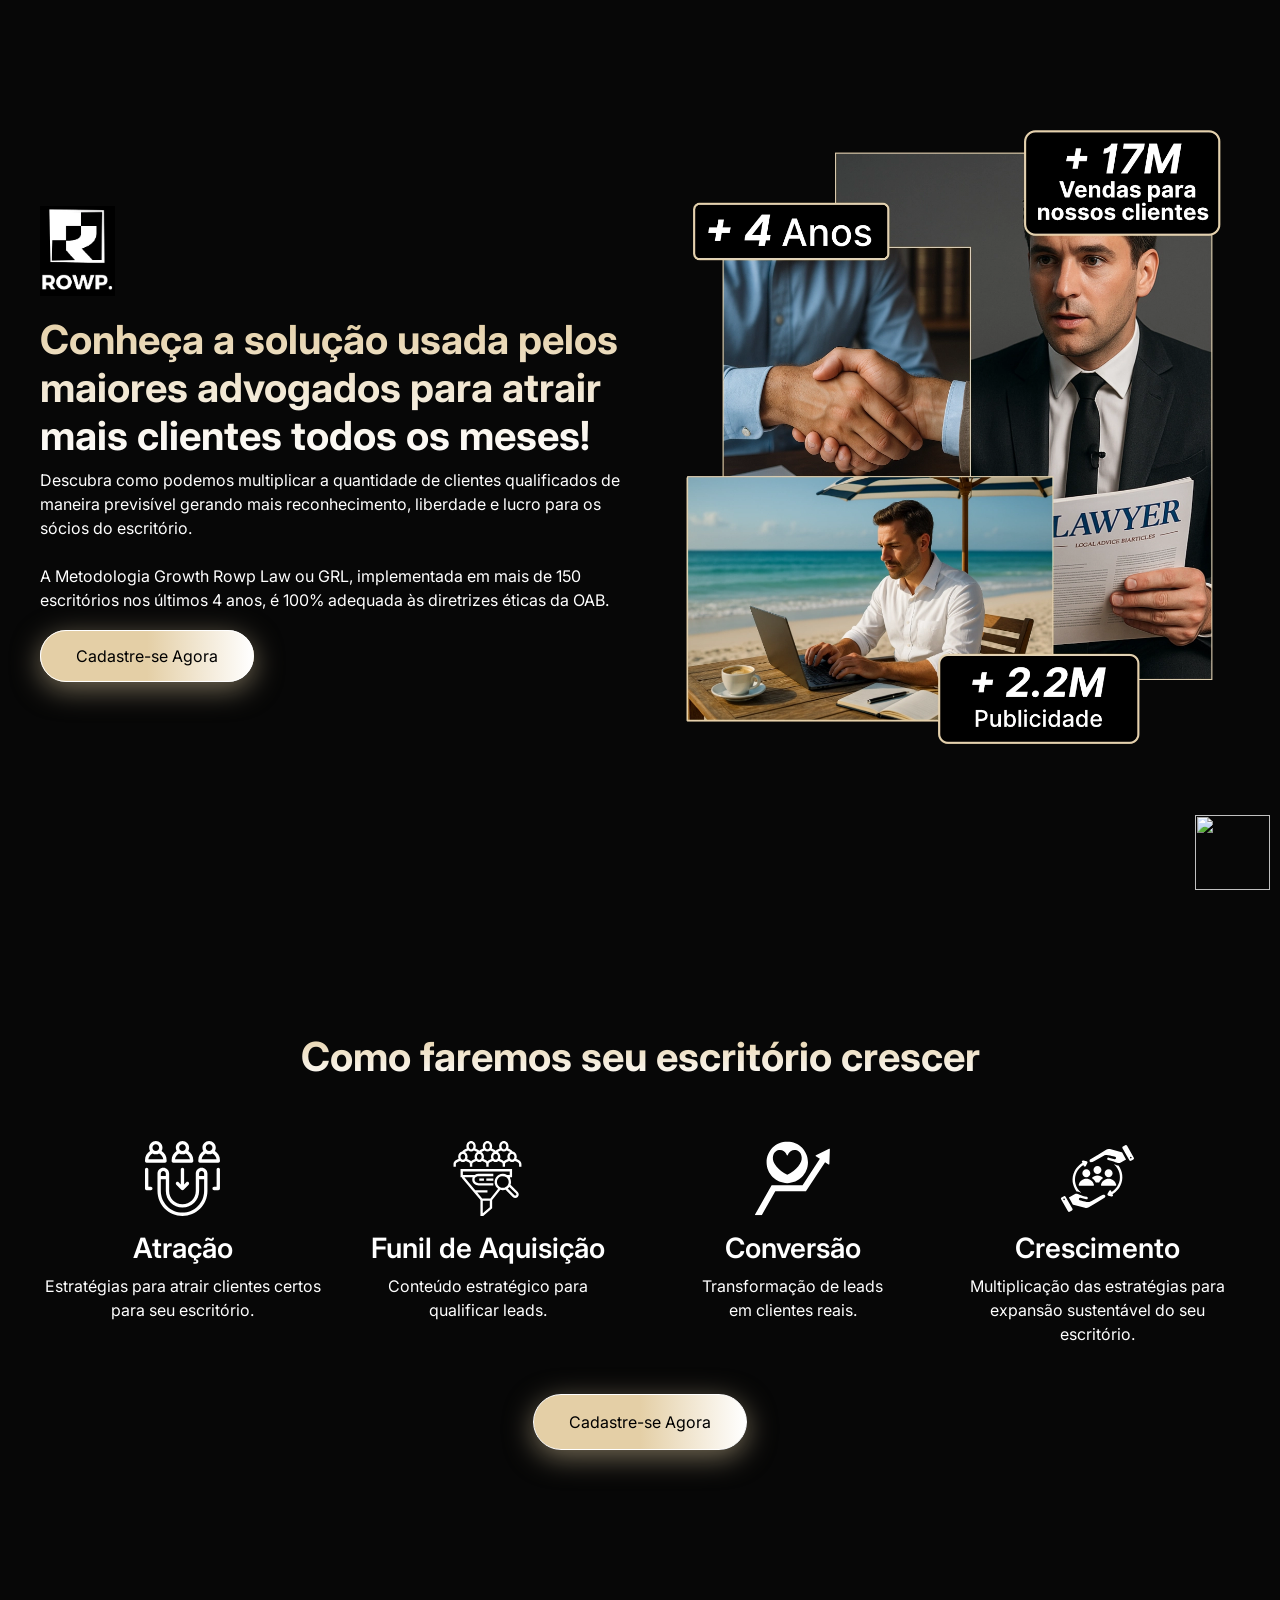
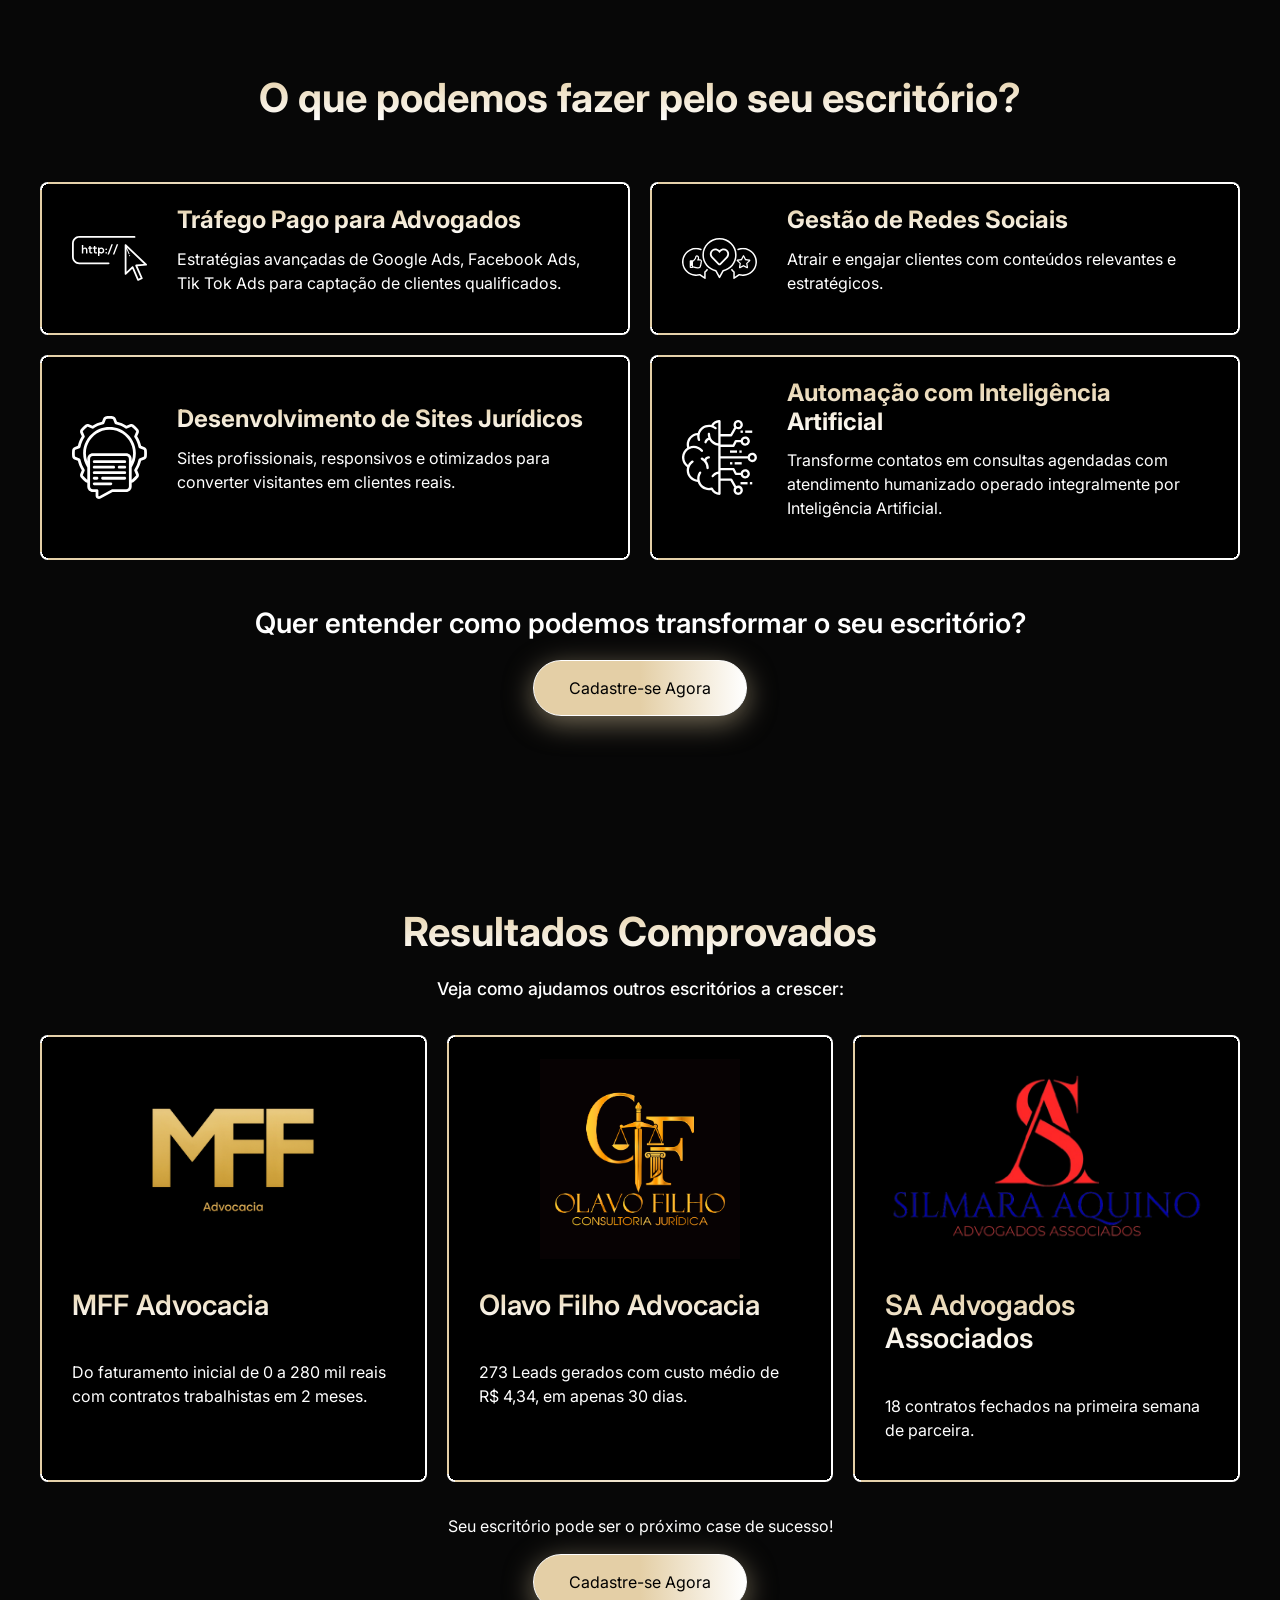
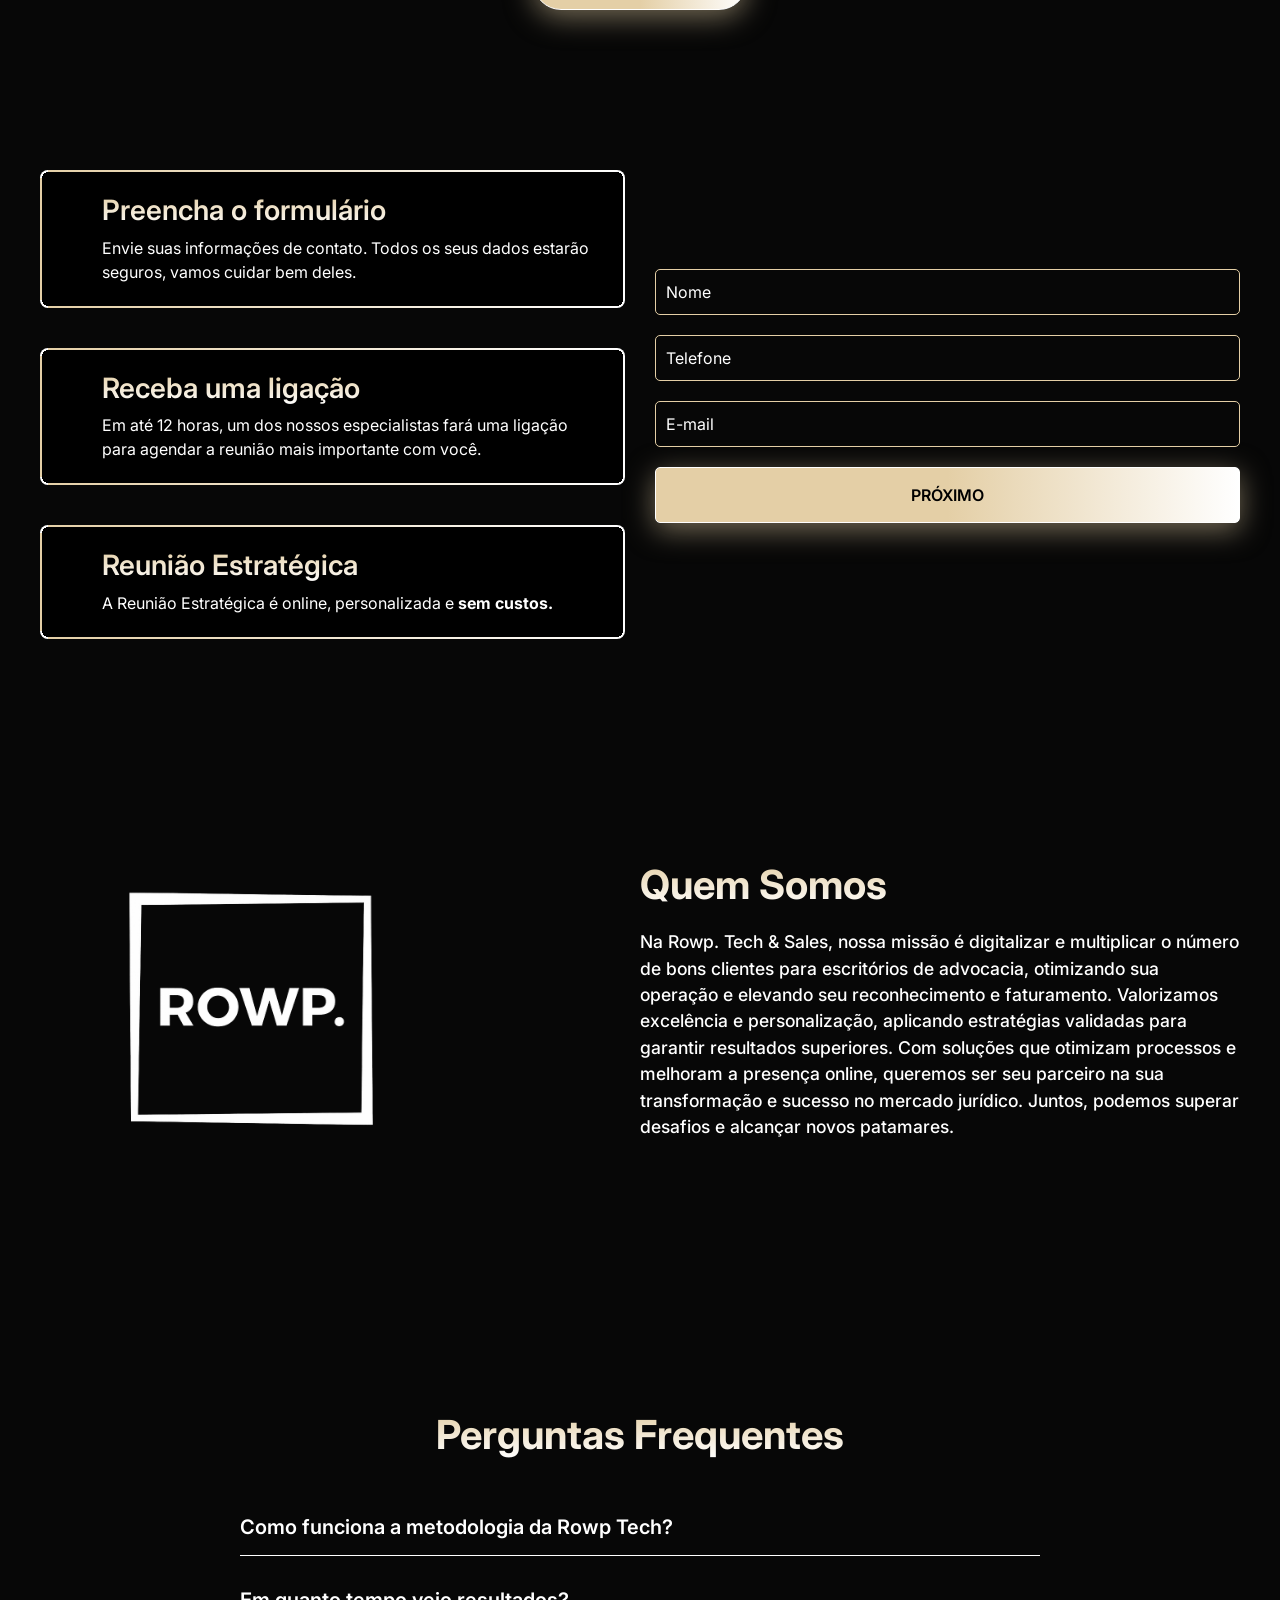
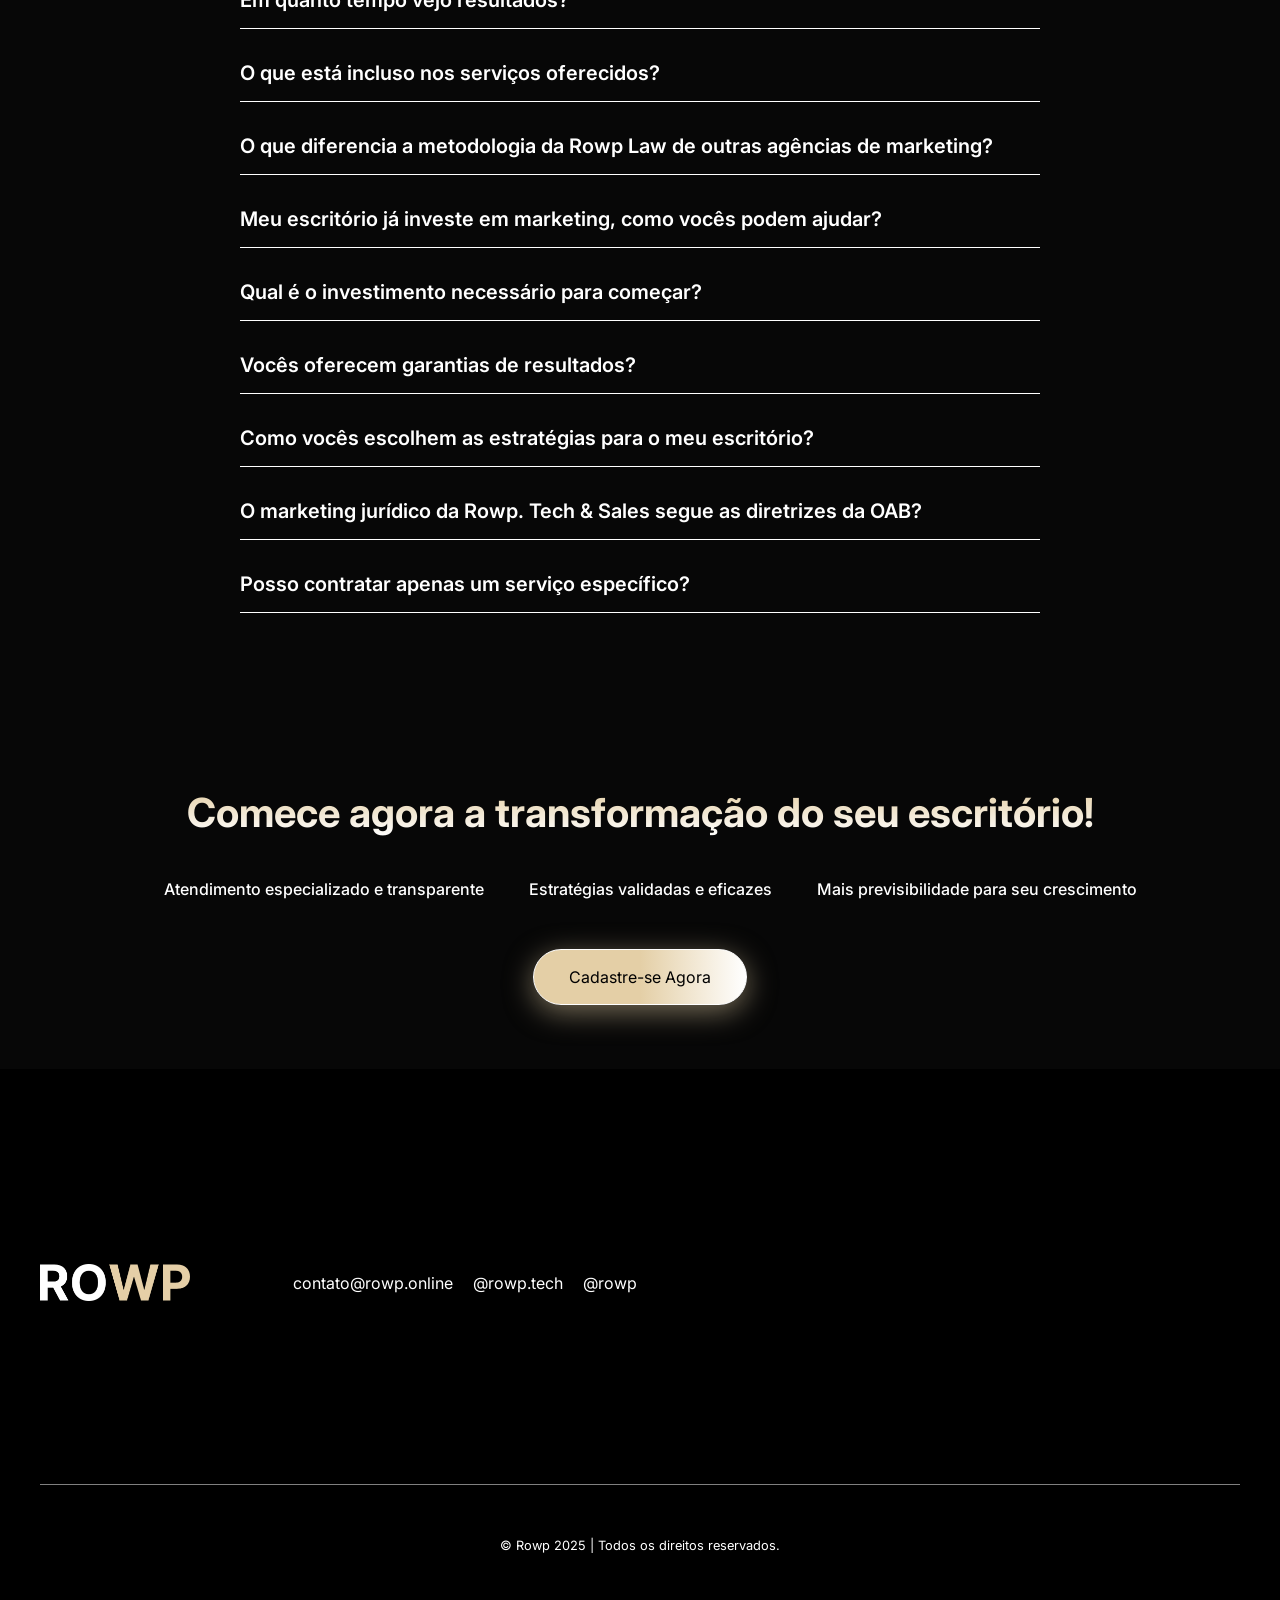
==== commit 4461406f: "Update index.html" ====
--- a/index.html
+++ b/index.html
@@ -1,1153 +1,1345 @@
-<!DOCTYPE html>
-<html lang="pt-BR">
-<head>
-    <meta charset="UTF-8">
-    <meta name="viewport" content="width=device-width, initial-scale=1.0">
-    <title>Escritório Digital sem Agência | Tese, Anúncio e WhatsApp</title>
-    <meta name="description" content="A nova era da advocacia digital. Tenha tese, anúncios e scripts prontos em 7 dias. Conforme as regras da OAB. Sem agência.">
-    
-    <!-- Fonte Modern (Similar a Aeonik) -->
-    <link rel="preconnect" href="https://fonts.googleapis.com">
-    <link rel="preconnect" href="https://fonts.gstatic.com" crossorigin>
-    <link href="https://fonts.googleapis.com/css2?family=Plus+Jakarta+Sans:wght@400;500;600;700;800&display=swap" rel="stylesheet">
+<html>
+    <head>
+        <title>Rowp</title>
+        <meta charset="utf-8">
+        <meta name="viewport" content="initial-scale=1">
+        
+        <!-- Favicon -->
+        <link rel="icon" type="image/x-icon" href="imagens/logo_rowp.png">
+        
+        <!-- Fontes -->
+        <link rel="preconnect" href="https://fonts.googleapis.com">
+        <link rel="preconnect" href="https://fonts.gstatic.com" crossorigin>
+        <link href="https://fonts.googleapis.com/css2?family=Inter:ital,opsz,wght@0,14..32,100..900;1,14..32,100..900&display=swap" rel="stylesheet">
 
-    <!-- Meta Pixel Code -->
-    <script>
-    !function(f,b,e,v,n,t,s)
-    {if(f.fbq)return;n=f.fbq=function(){n.callMethod?
-    n.callMethod.apply(n,arguments):n.queue.push(arguments)};
-    if(!f._fbq)f._fbq=n;n.push=n;n.loaded=!0;n.version='2.0';
-    n.queue=[];t=b.createElement(e);t.async=!0;
-    t.src=v;s=b.getElementsByTagName(e)[0];
-    s.parentNode.insertBefore(t,s)}(window, document,'script',
-    'https://connect.facebook.net/en_US/fbevents.js');
-    fbq('init', '1984155249176139');
-    fbq('track', 'PageView');
-    </script>
-    <!-- End Meta Pixel Code -->
+        <!-- Bootstrap -->
+        <link rel="stylesheet" href="https://cdn.jsdelivr.net/npm/bootstrap@5.2.3/dist/css/bootstrap.min.css">
+        
+        <!-- Google Tag Manager -->
+        <script>(function(w,d,s,l,i){w[l]=w[l]||[];w[l].push({'gtm.start':
+        new Date().getTime(),event:'gtm.js'});var f=d.getElementsByTagName(s)[0],
+        j=d.createElement(s),dl=l!='dataLayer'?'&l='+l:'';j.async=true;j.src=
+        'https://www.googletagmanager.com/gtm.js?id='+i+dl;f.parentNode.insertBefore(j,f);
+        })(window,document,'script','dataLayer','GTM-T9DWG6LV');</script>
+        <!-- End Google Tag Manager -->
+        
+        <!-- Meta Pixel Code -->
+        <script>
+        !function(f,b,e,v,n,t,s)
+        {if(f.fbq)return;n=f.fbq=function(){n.callMethod?
+        n.callMethod.apply(n,arguments):n.queue.push(arguments)};
+        if(!f._fbq)f._fbq=n;n.push=n;n.loaded=!0;n.version='2.0';
+        n.queue=[];t=b.createElement(e);t.async=!0;
+        t.src=v;s=b.getElementsByTagName(e)[0];
+        s.parentNode.insertBefore(t,s)}(window, document,'script',
+        'https://connect.facebook.net/en_US/fbevents.js');
+        fbq('init', '1234074921309756');
+        fbq('track', 'PageView');
+        </script>
+        <noscript><img height="1" width="1" style="display:none"
+        src="https://www.facebook.com/tr?id=1234074921309756&ev=PageView&noscript=1"
+        /></noscript>
+        <!-- End Meta Pixel Code -->
+        
+        <!-- Estilos -->
+        <style>
+        
+            /* Geral */
+            
+            body, html {
+                background-color: rgba(0, 0, 0, 0.7) !important;
+                background-image: url(https://rowp.com.br/imagens/textura.webp);
+                background-position: center;
+                background-size: contain;
+                font-family: "Inter", sans-serif;
+                scroll-behavior: scroll;
+                padding: 0;
+            }
+            
+            .wrapper {
+                margin: 0 auto;
+                max-width: 1200px;
+            }
 
-    <style>
-        /* --- RESET & BASE (Modern Legaltech Theme) --- */
-        :root {
-            /* Palette Dark Premium */
-            --bg-color: #070A0F;
-            --bg-secondary: #0F1623;
-            --surface-color: rgba(15, 22, 35, 0.6); /* Glassy */
-            --border-color: rgba(255, 255, 255, 0.08);
-            --border-hover: rgba(198, 174, 132, 0.4);
-            
-            --text-color: #E5E7EB;
-            --text-heading: #FFFFFF;
-            --muted-text: #9CA3AF;
-            
-            /* Accents */
-            --primary: #C6AE84; /* Dourado */
-            --primary-glow: rgba(198, 174, 132, 0.3);
-            --primary-hover: #D4C099;
-            --accent-blue: #60A5FA; /* Toque tech sutil */
-            
-            /* Text on primary */
-            --btn-text: #05080C; 
+            section {
+                background-color: rgba(0, 0, 0, 0.7) !important;
+            }
+            
+            /* Banner Principal */
+            
+            .principal {
+                /*background-image: url(imagens/Textura1.webp);*/
+                background-color: rgba(0, 0, 0, 0.7);
+                background-blend-mode: color;
+                background-position: center;
+                background-repeat: no-repeat;
+                background-size: cover;
+                padding: 4em 1em 6em;
+            }
+            
+            .principal .conteudo {
+                align-content: center;
+                display: grid;
+                gap: 40px;
+                grid-template-columns: 1fr 1fr;
+            }
+            
+            .principal .conteudo .texto {
+                align-content: center;
+                display: grid;
+            }
+            
+            .principal .conteudo .texto .logo img {
+                margin-bottom: 1em;
+                width: 150px;
+            }
+            
+            .principal .conteudo .texto .titulo img {
+                margin-bottom: 20px;
+                width: 75px;
+            }
+            
+            .principal .conteudo .texto .titulo h3 {
+                background: -webkit-linear-gradient(#e4cfa6, #fff);
+                -webkit-background-clip: text;
+                -webkit-text-fill-color: transparent;
+                color: #fff;
+                font-size: 2.5em;
+                font-weight: 700;
+            }
+            
+            .principal .conteudo .texto .titulo p {
+                color: #fff;
+                margin-bottom: 2em;
+            }
+            
+            .principal .conteudo .texto .botao a {
+                background: #E4CFA6;
+                background: linear-gradient(90deg, rgba(228, 207, 166, 1) 50%, rgba(255, 255, 255, 1) 100%);
+                border: 1px solid #fff;
+                border-radius: 50px;
+                box-shadow: rgba(228, 207, 166, 0.5) 0px 7px 29px 0px;
+                color: #000;
+                font-weight: 400;
+                padding: 15px 35px;
+                text-decoration: none;
+            }
+            
+            .principal .conteudo .imagem img {
+                width: 100%;
+            }
+            
+            .principal .conteudo .imagem .mobile {
+                display: none;
+            }
+            
+            /* Crescer */
+            
+            .crescer {
+                /*background-image: url(imagens/fundo.webp);*/
+                background-position: center;
+                background-repeat: no-repeat;
+                background-size: cover;
+                padding: 8em 1em;
+            }
+            
+            .crescer .conteudo .titulo h3 {
+                background: -webkit-linear-gradient(#e4cfa6, #fff);
+                -webkit-background-clip: text;
+                -webkit-text-fill-color: transparent;
+                font-size: 2.5em;
+                font-weight: 700;
+                margin-bottom: 1.5em;
+                text-align: center;
+            }
+            
+            .crescer .conteudo .items {
+                display: grid;
+                gap: 20px;
+                grid-template-columns: 1fr 1fr 1fr 1fr;
+                margin-bottom: 2em;
+            }
+            
+            .crescer .conteudo .items .item .icone {
+                display: grid;
+                justify-content: center;
+            }
+            
+            .crescer .conteudo .items .item .icone img {
+                margin-bottom: 1em;
+                width: 75px;
+            }
+            
+            .crescer .conteudo .items .item .info h3 {
+                color: #fff;
+                font-weight: 600;
+                text-align: center;
+            }
+            
+            .crescer .conteudo .items .item .info p {
+                color: #fff;
+                text-align: center;
+            }
+            
+            .crescer .conteudo .botao {
+                display: grid;
+                justify-content: center;
+            }
+            
+            .crescer .conteudo .botao a {
+                background: #E4CFA6;
+                background: linear-gradient(90deg, rgba(228, 207, 166, 1) 50%, rgba(255, 255, 255, 1) 100%);
+                border: 1px solid #fff;
+                border-radius: 50px;
+                box-shadow: rgba(228, 207, 166, 0.5) 0px 7px 29px 0px;
+                color: #000;
+                font-weight: 400;
+                padding: 15px 35px;
+                text-decoration: none;
+            }
+            
+            /* Escritório */
+            
+            .escritorio {
+                /*background-image: url(imagens/fundo2.jpg);*/
+                background-position: center;
+                background-repeat: no-repeat;
+                background-size: cover;
+                padding: 6em 1em;
+            }
+            
+            .escritorio .conteudo .titulo h3 {
+                background: -webkit-linear-gradient(#e4cfa6, #fff);
+                -webkit-background-clip: text;
+                -webkit-text-fill-color: transparent;
+                font-size: 2.5em;
+                font-weight: 700;
+                margin-bottom: 1.5em;
+                text-align: center;
+            }
+            
+            .escritorio .conteudo .items {
+                display: grid;
+                gap: 20px;
+                grid-template-columns: 1fr 1fr;
+            }
+            
+            .escritorio .conteudo .items .item {
+                align-items: center;
+                background: radial-gradient(circle at 100% 100%, #000000 0, #000000 6px, #fff 6px) 0% 0%/8px 8px no-repeat,
+            radial-gradient(circle at 0 100%, #000000 0, #000000 6px, #fff 6px) 100% 0%/8px 8px no-repeat,
+            radial-gradient(circle at 100% 0, #000000 0, #000000 6px, #fff 6px) 0% 100%/8px 8px no-repeat,
+            radial-gradient(circle at 0 0, #000000 0, #000000 6px, #fff 6px) 100% 100%/8px 8px no-repeat,
+            linear-gradient(#000000, #000000) 50% 50%/calc(100% - 4px) calc(100% - 16px) no-repeat,
+            linear-gradient(#000000, #000000) 50% 50%/calc(100% - 16px) calc(100% - 4px) no-repeat,
+            linear-gradient(90deg, #e4cfa6 0%, #fff 100%);
+                border-radius: 8px;
+                display: flex;
+                gap: 30px;
+                padding: 1.5em 2em;
+                box-sizing: border-box;
+            }
+            
+            .escritorio .conteudo .items .item .icone img {
+                width: 75px;
+            }
+            
+            .escritorio .conteudo .items .item .info h3 {
+                background: -webkit-linear-gradient(#e4cfa6, #fff);
+                -webkit-background-clip: text;
+                -webkit-text-fill-color: transparent;
+                font-size: 1.5em;
+                font-weight: 700;
+                margin-bottom: 0.5em;
+            }
+            
+            .escritorio .conteudo .items .item .info p {
+                color: #fff;
+            }
+            
+            .escritorio .conteudo .botao {
+                display: grid;
+                justify-content: center;
+            }
+            
+            .escritorio .conteudo .botao p {
+                color: #fff;
+                font-size: 1.75em;
+                font-weight: 600;
+                margin-top: 1.5em;
+                text-align: center;
+            }
+            
+            .escritorio .conteudo .botao a {
+                background: #E4CFA6;
+                background: linear-gradient(90deg, rgba(228, 207, 166, 1) 50%, rgba(255, 255, 255, 1) 100%);
+                border: 1px solid #fff;
+                border-radius: 50px;
+                box-shadow: rgba(228, 207, 166, 0.5) 0px 7px 29px 0px;
+                color: #000;
+                font-weight: 400;
+                margin: 0 auto;
+                padding: 15px 35px;
+                text-decoration: none;
+                width: fit-content;
+            }
+            
+            /* Resultados */
+            
+            .resultados {
+                /*background-image: url(imagens/Textura2.webp);*/
+                background-color: rgba(0, 0, 0, 0.7);
+                background-blend-mode: color;
+                background-position: center;
+                background-repeat: no-repeat;
+                background-size: cover;
+                padding: 6em 1em;
+            }
+            
+            .resultados .conteudo .titulo h3 {
+                background: -webkit-linear-gradient(#e4cfa6, #fff);
+                -webkit-background-clip: text;
+                -webkit-text-fill-color: transparent;
+                font-size: 2.5em;
+                font-weight: 700;
+                margin-bottom: 0.5em;
+                text-align: center;
+            }
+            
+            .resultados .conteudo .titulo p {
+                color: #fff;
+                font-size: 1.1em;
+                font-weight: 500;
+                text-align: center;
+            }
+            
+            .resultados .conteudo .items {
+                display: grid;
+                gap: 20px;
+                grid-template-columns: 1fr 1fr 1fr;
+                margin: 2em 0em;
+            }
+            
+            .resultados .conteudo .items .item {
+                align-content: start;
+                background: radial-gradient(circle at 100% 100%, #000000 0, #000000 6px, #fff 6px) 0% 0% / 8px 8px no-repeat, radial-gradient(circle at 0 100%, #000000 0, #000000 6px, #fff 6px) 100% 0% / 8px 8px no-repeat, radial-gradient(circle at 100% 0, #000000 0, #000000 6px, #fff 6px) 0% 100% / 8px 8px no-repeat, radial-gradient(circle at 0 0, #000000 0, #000000 6px, #fff 6px) 100% 100% / 8px 8px no-repeat, linear-gradient(#000000, #000000) 50% 50% / calc(100% - 4px) calc(100% - 16px) no-repeat, linear-gradient(#000000, #000000) 50% 50% / calc(100% - 16px) calc(100% - 4px) no-repeat, linear-gradient(90deg, #e4cfa6 0%, #fff 100%);
+                border-radius: 8px;
+                display: grid;
+                gap: 30px;
+                padding: 1.5em 2em;
+                box-sizing: border-box;
+            }
+            
+            .resultados .conteudo .items .item img {
+                height: 200px;
+                object-fit: contain;
+                width: 100%;
+            }
+            
+            .resultados .conteudo .items .item h3 {
+                background: -webkit-linear-gradient(#e4cfa6, #fff);
+                -webkit-background-clip: text;
+                -webkit-text-fill-color: transparent;
+                font-weight: 600;
+            }
+            
+            .resultados .conteudo .items .item p {
+                color: #fff;
+            }
+            
+            .resultados .conteudo .botao {
+                display: grid;
+                justify-content: center;
+            }
+            
+            .resultados .conteudo .botao p {
+                color: #fff;
+            }
+            
+            .resultados .conteudo .botao a {
+                background: #E4CFA6;
+                background: linear-gradient(90deg, rgba(228, 207, 166, 1) 50%, rgba(255, 255, 255, 1) 100%);
+                border: 1px solid #fff;
+                border-radius: 50px;
+                box-shadow: rgba(228, 207, 166, 0.5) 0px 7px 29px 0px;
+                color: #000;
+                font-weight: 400;
+                margin: 0 auto;
+                padding: 15px 35px;
+                text-decoration: none;
+                width: fit-content;
+            }
+            
+            /* Formulário */
+            
+            .formulario {
+                background-color: #000;
+                padding: 4em 1em;
+            }
+            
+            .formulario .conteudo {
+                display: grid;
+                gap: 30px;
+                grid-template-columns:  1fr 1fr;
+            }
+            
+            .formulario .conteudo .modulos {
+                align-content: center;
+                display: grid;
+                gap: 20px;
+            }
+            
+            .formulario .conteudo .modulos .passo {
+                background: radial-gradient(circle at 100% 100%, #000000 0, #000000 6px, #fff 6px) 0% 0% / 8px 8px no-repeat, radial-gradient(circle at 0 100%, #000000 0, #000000 6px, #fff 6px) 100% 0% / 8px 8px no-repeat, radial-gradient(circle at 100% 0, #000000 0, #000000 6px, #fff 6px) 0% 100% / 8px 8px no-repeat, radial-gradient(circle at 0 0, #000000 0, #000000 6px, #fff 6px) 100% 100% / 8px 8px no-repeat, linear-gradient(#000000, #000000) 50% 50% / calc(100% - 4px) calc(100% - 16px) no-repeat, linear-gradient(#000000, #000000) 50% 50% / calc(100% - 16px) calc(100% - 4px) no-repeat, linear-gradient(90deg, #e4cfa6 0%, #fff 100%);
+                border-radius: 8px;
+                display: flex;
+                gap: 30px;
+                padding: 1.5em 2em;
+                box-sizing: border-box;
+            }
+            
+            .formulario .conteudo .modulos .passo h3 {
+                background: -webkit-linear-gradient(#e4cfa6, #fff);
+                -webkit-background-clip: text;
+                -webkit-text-fill-color: transparent;
+                font-weight: 600;
+            }
+            
+            .formulario .conteudo .modulos .passo p {
+                color: #fff;
+                margin-bottom: 0;
+            }
+            
+            .formulario .conteudo .modulos .icone {
+                display: grid;
+                justify-content: center;
+            }
+            
+            .formulario .conteudo .modulos .icone svg {
+                color: #e4cfa6;
+                height: 40px;
+                width: 40px;
+            }
+            
+            .formulario .conteudo .contato  {
+                align-items: center;
+                display: grid;
+            }
+            
+            .formulario .conteudo .contato .campos form {
+                display: grid;
+                gap: 10px;
+            }
+            
+            .formulario .conteudo .contato .campos form .grid {
+                display: grid;
+                gap: 10px;
+                grid-template-columns: 1fr 1fr;
+            }
+            
+            .formulario .conteudo .contato .campos form .passo {
+                display: grid;
+                gap: 20px;
+            }
+            
+            .formulario .conteudo .contato .campos form .passo.esconde {
+                display: none;
+            }
+            
+            .formulario .conteudo .contato .campos form .campo input, .formulario .conteudo .contato .campos form .campo select, .formulario .conteudo .contato .campos form .campo textarea {
+                background-color: transparent;
+                border: 1px solid #e4cfa6;
+                border-radius: 5px;
+                color: #fff;
+                padding: 10px;
+                width: 100%;
+            }
+            
+            .formulario .conteudo .contato .campos form .campo .preto {
+                color: #000;
+            }
+            
+            .formulario .conteudo .contato .campos form .campo input::placeholder {
+                color: #fff;
+            }
+            
+            .formulario .conteudo .contato .campos form .campo label {
+                color: #fff;
+                margin-bottom: 5px;
+            }
+            
+            .formulario .conteudo .contato .campos form .campo button {
+                background: #E4CFA6;
+                background: linear-gradient(90deg, rgba(228, 207, 166, 1) 50%, rgba(255, 255, 255, 1) 100%);
+                border: 1px solid #fff;
+                border-radius: 5px;
+                box-shadow: rgba(228, 207, 166, 0.5) 0px 7px 29px 0px;
+                color: #000;
+                font-weight: 600;
+                margin: 0 auto;
+                padding: 15px 35px;
+                text-decoration: none;
+                text-transform: uppercase;
+                width: 100%;
+            }
+            
+            .formulario .conteudo .contato .campos form .campo p {
+                display: none;
+            }
+            
+            /* Quem Somos */
+            
+            .quemsomos {
+                /*background-image: url(imagens/Textura1.webp);*/
+                background-color: rgba(0, 0, 0, 0.7);
+                background-blend-mode: color;
+                background-position: center;
+                background-repeat: no-repeat;
+                background-size: cover;
+                padding: 6em 1em;
+            }
+            
+            .quemsomos .conteudo {
+                display: grid;
+                grid-template-columns: 1fr 1fr;
+            }
+            
+            .quemsomos .conteudo .imagem img {
+                width: 70%;
+            }
+            
+            .quemsomos .conteudo .titulo {
+                align-content: center;
+                display: grid;
+            }
+            
+            .quemsomos .conteudo .titulo h3 {
+                background: -webkit-linear-gradient(#e4cfa6, #fff);
+                -webkit-background-clip: text;
+                -webkit-text-fill-color: transparent;
+                font-size: 2.5em;
+                font-weight: 700;
+                margin-bottom: 0.5em;
+            }
+            
+            .quemsomos .conteudo .titulo p {
+                color: #fff;
+                font-size: 1.1em;
+                font-weight: 500;
+            }
+            
+            /* Perguntas Frequentes */
+            
+            .perguntas {
+                background-color: #000;
+                padding: 6em 1em;
+            }
+            
+            .perguntas .conteudo .titulo h3 {
+                background: -webkit-linear-gradient(#e4cfa6, #fff);
+                -webkit-background-clip: text;
+                -webkit-text-fill-color: transparent;
+                font-size: 2.5em;
+                font-weight: 700;
+                margin-bottom: 1em;
+                text-align: center;
+            }
+            
+            .perguntas .conteudo .items {
+                margin: 0 auto;
+                max-width: 800px;
+            }
+            
+            .perguntas .conteudo .items .item {
+                border-bottom: 1px solid #fff;
+                margin-bottom: 1em;
+                padding: 1em 0em;
+            }
+            
+            .perguntas .conteudo .items .item .pergunta {
+                align-items: center;
+                cursor: pointer;
+                display: flex;
+                gap: 20px;
+                justify-content: space-between;
+            }
+            
+            .perguntas .conteudo .items .item .pergunta h3 {
+                color: #fff;
+                font-size: 1.25em;
+                font-weight: 600;
+                margin-bottom: 0;
+            }
+            
+            .perguntas .conteudo .items .item .pergunta svg {
+                color: #fff;
+                font-size: 1em;
+            }
+            
+            .perguntas .conteudo .items .item .resposta {
+                display: none;
+                padding-top: 1em;
+            }
 
-            --radius-sm: 8px;
-            --radius-md: 16px;
-            --radius-lg: 24px;
-            --radius-pill: 9999px;
-            
-            --font-main: 'Plus Jakarta Sans', sans-serif;
-            --max-width: 1200px;
-        }
+            .perguntas .conteudo .items .item.aberto .resposta {
+                display: block;
+            }
+            
+            .perguntas .conteudo .items .item .resposta p {
+                color: #fff;
+            }
+            
+            .perguntas .conteudo .botao {
+                display: grid;
+                justify-content: center;
+            }
+            
+            .perguntas .conteudo .botao p {
+                color: #fff;
+                font-size: 1.75em;
+                font-weight: 600;
+                margin-top: 1.5em;
+                text-align: center;
+            }
+            
+            .perguntas .conteudo .botao a {
+                background: #E4CFA6;
+                background: linear-gradient(90deg, rgba(228, 207, 166, 1) 50%, rgba(255, 255, 255, 1) 100%);
+                border: 1px solid #fff;
+                border-radius: 50px;
+                box-shadow: rgba(228, 207, 166, 0.5) 0px 7px 29px 0px;
+                color: #000;
+                font-weight: 400;
+                margin: 0 auto;
+                padding: 15px 35px;
+                text-decoration: none;
+                width: fit-content;
+            }
+            
+            /* Transformação */
+            
+            .transformacao {
+                background-color: #000;
+                padding: 4em 1em;
+            }
+            
+            .transformacao .conteudo .titulo h3 {
+                background: -webkit-linear-gradient(#e4cfa6, #fff);
+                -webkit-background-clip: text;
+                -webkit-text-fill-color: transparent;
+                font-size: 2.5em;
+                font-weight: 700;
+                margin-bottom: 1em;
+                text-align: center;
+            }
+            
+            .transformacao .conteudo .items {
+                display: flex;
+                gap: 25px;
+                justify-content: center;
+                margin-bottom: 2em;
+            }
+            
+            .transformacao .conteudo .items .item p {
+                color: #fff;
+                font-weight: 500;
+            }
+            
+            .transformacao .conteudo .items .item p i {
+                margin-right: 20px;
+            }
+            
+            .transformacao .conteudo .botao {
+                display: grid;
+                justiy-content: center;
+            }
+            
+            .transformacao .conteudo .botao a {
+                background: #E4CFA6;
+                background: linear-gradient(90deg, rgba(228, 207, 166, 1) 50%, rgba(255, 255, 255, 1) 100%);
+                border: 1px solid #fff;
+                border-radius: 50px;
+                box-shadow: rgba(228, 207, 166, 0.5) 0px 7px 29px 0px;
+                color: #000;
+                font-weight: 400;
+                margin: 0 auto;
+                padding: 15px 35px;
+                text-decoration: none;
+                width: fit-content;
+            }
+            
+            /* Rodapé */
+            
+            footer {
+                background-color: #000;
+                padding: 4em 1em;
+            }
+            
+            footer .conteudo .topo {
+                align-items: center;
+                display: flex;
+                justify-content: space-between;
+            }
+            
+            footer .conteudo .topo .logo img {
+                width: 150px;
+            }
+            
+            footer .conteudo .topo .contato {
+                display: flex;
+                gap: 20px;
+            }
+            
+            footer .conteudo .topo .contato a {
+                color: #fff;
+                text-decoration: none;
+            }
+            
+            footer .conteudo .topo .contato a svg {
+                font-size: 0.9em;
+            }
+            
+            footer .conteudo .topo .mapa iframe {
+                height: 300px;
+                width: 500px;
+            }
+            
+            footer .conteudo .base .copyright {
+                border-top: 1px solid rgba(255, 255, 255, 0.5);
+                color: #fff;
+                font-size: 0.8em;
+                margin-top: 4em;
+                padding-top: 4em;
+                text-align: center;
+            }
+            
+            /* Botão */
+            
+            .botaoFlutuante {
+                position: fixed;
+                bottom: 10;
+                right: 10;
+                z-index: 999999;
+            }
+            
+            .botaoFlutuante img {
+                width: 75px;
+            }
+            
+            /* Responsivo */
+            
+            @media(max-width: 768px) {
 
-        * {
-            box-sizing: border-box;
-            margin: 0;
-            padding: 0;
-        }
-
-        html {
-            scroll-behavior: smooth;
-        }
-
-        body {
-            font-family: var(--font-main);
-            background-color: var(--bg-color);
-            color: var(--text-color);
-            line-height: 1.6;
-            -webkit-font-smoothing: antialiased;
-            overflow-x: hidden;
-            background-image: radial-gradient(circle at 50% 0%, #1a202c 0%, #070a0f 60%);
-        }
-
-        h1, h2, h3, h4, h5 {
-            line-height: 1.15;
-            font-weight: 700;
-            margin-bottom: 1rem;
-            color: var(--text-heading);
-            letter-spacing: -0.03em;
-        }
-        
-        h1 { font-size: 3rem; font-weight: 800; }
-        h2 { font-size: 2.25rem; }
-        
-        @media (min-width: 768px) {
-            h1 { font-size: 4rem; }
-            h2 { font-size: 3rem; }
-        }
-
-        p {
-            margin-bottom: 1.5rem;
-            color: var(--muted-text);
-            font-size: 1rem;
-            line-height: 1.7;
-        }
-
-        ul { list-style: none; }
-        a { text-decoration: none; color: inherit; transition: 0.3s; }
-
-        /* --- UTILITIES --- */
-        .container {
-            width: 100%;
-            max-width: var(--max-width);
-            margin: 0 auto;
-            padding: 0 1.5rem;
-        }
-
-        .section-padding { padding: 6rem 0; }
-        
-        .text-center { text-align: center; }
-        .text-primary { color: var(--primary); }
-        .flex { display: flex; }
-        .flex-col { flex-direction: column; }
-        .items-center { align-items: center; }
-        .justify-center { justify-content: center; }
-        .gap-2 { gap: 1rem; }
-        .gap-4 { gap: 2rem; }
-
-        .grid { display: grid; gap: 1.5rem; }
-        .grid-2 { grid-template-columns: 1fr; }
-        .grid-3 { grid-template-columns: 1fr; }
-
-        @media (min-width: 768px) {
-            .grid-2 { grid-template-columns: 1fr 1fr; }
-            .grid-3 { grid-template-columns: repeat(3, 1fr); }
-        }
-
-        /* --- COMPONENTS --- */
-        
-        /* Glass Card Effect */
-        .glass-card {
-            background: var(--surface-color);
-            backdrop-filter: blur(12px);
-            -webkit-backdrop-filter: blur(12px);
-            border: 1px solid var(--border-color);
-            border-radius: var(--radius-lg);
-            padding: 2rem;
-            transition: transform 0.3s ease, border-color 0.3s ease, box-shadow 0.3s ease;
-            position: relative;
-            overflow: hidden;
-        }
-
-        .glass-card::before {
-            content: '';
-            position: absolute;
-            top: 0; left: -100%; width: 50%; height: 100%;
-            background: linear-gradient(90deg, transparent, rgba(255,255,255,0.03), transparent);
-            transform: skewX(-25deg);
-            transition: 0.5s;
-        }
-
-        .glass-card:hover {
-            border-color: var(--border-hover);
-            transform: translateY(-4px);
-            box-shadow: 0 20px 40px -10px rgba(0,0,0,0.5);
-        }
-
-        .glass-card:hover::before {
-            left: 150%;
-        }
-
-        /* White Card Variant (For Audience Section) */
-        .white-card {
-            background: #FFFFFF;
-            color: #0F1623;
-            border-radius: var(--radius-lg);
-            padding: 3rem;
-            box-shadow: 0 20px 40px -10px rgba(0,0,0,0.2);
-            position: relative;
-            border: 1px solid rgba(255,255,255,0.1);
-        }
-        
-        .white-card h3 { color: #0F1623; }
-        .white-card p, .white-card li, .white-card span { color: #4B5563; }
-        .white-card svg { width: 22px; height: 22px; }
-
-        /* Buttons */
-        .btn {
-            display: inline-flex;
-            align-items: center;
-            justify-content: center;
-            background-color: var(--primary);
-            color: var(--btn-text);
-            font-weight: 700;
-            padding: 1rem 2.5rem;
-            border-radius: var(--radius-pill);
-            transition: all 0.3s ease;
-            font-size: 1rem;
-            cursor: pointer;
-            border: none;
-            width: 100%;
-            position: relative;
-            overflow: hidden;
-            z-index: 1;
-        }
-
-        @media (min-width: 640px) {
-            .btn { width: auto; }
-        }
-
-        .btn::after {
-            content: '';
-            position: absolute;
-            top: 0; left: 0; width: 100%; height: 100%;
-            background: rgba(255,255,255,0.15);
-            opacity: 0;
-            transition: 0.3s;
-            z-index: -1;
-        }
-
-        .btn:hover {
-            transform: scale(1.02);
-            box-shadow: 0 0 20px var(--primary-glow);
-        }
-        .btn:hover::after { opacity: 1; }
-
-        .btn-secondary {
-            background-color: transparent;
-            color: var(--text-heading);
-            border: 1px solid var(--border-color);
-        }
-
-        .btn-secondary:hover {
-            border-color: var(--primary);
-            background-color: rgba(198, 174, 132, 0.05);
-            color: var(--primary);
-            box-shadow: none;
-        }
-
-        .icon-box {
-            width: 56px;
-            height: 56px;
-            background: linear-gradient(135deg, rgba(198, 174, 132, 0.1), rgba(198, 174, 132, 0.05));
-            color: var(--primary);
-            border-radius: var(--radius-md);
-            display: flex;
-            align-items: center;
-            justify-content: center;
-            margin-bottom: 1.5rem;
-            border: 1px solid rgba(198, 174, 132, 0.15);
-        }
-
-        /* --- HEADER --- */
-        header {
-            position: fixed;
-            top: 20px;
-            left: 50%;
-            transform: translateX(-50%);
-            width: 90%;
-            max-width: 1000px;
-            background: rgba(15, 22, 35, 0.8);
-            backdrop-filter: blur(16px);
-            -webkit-backdrop-filter: blur(16px);
-            border: 1px solid var(--border-color);
-            border-radius: var(--radius-pill);
-            z-index: 1000;
-            height: 70px;
-            display: flex;
-            align-items: center;
-            padding: 0 1.5rem;
-            box-shadow: 0 10px 30px rgba(0,0,0,0.3);
-        }
-
-        .header-content {
-            display: flex;
-            justify-content: space-between;
-            align-items: center;
-            width: 100%;
-        }
-
-        .logo {
-            font-weight: 800;
-            font-size: 1rem;
-            color: #FFFFFF;
-            letter-spacing: -0.02em;
-        }
-
-        nav ul { display: none; }
-
-        @media (min-width: 900px) {
-            nav ul {
-                display: flex;
-                gap: 2rem;
-                font-size: 0.9rem;
-                font-weight: 500;
-                color: var(--muted-text);
-            }
-            nav ul li a:hover { color: var(--text-heading); }
-        }
-
-        .header-cta { display: none; }
-        @media (min-width: 640px) { .header-cta { display: block; } }
-
-        /* --- HERO --- */
-        .hero {
-            padding-top: 180px;
-            padding-bottom: 6rem;
-            position: relative;
-            text-align: center;
-        }
-
-        .glow-spot {
-            position: absolute;
-            width: 60vw;
-            height: 60vw;
-            background: radial-gradient(circle, rgba(198, 174, 132, 0.08) 0%, transparent 70%);
-            top: -20%;
-            left: 50%;
-            transform: translateX(-50%);
-            z-index: -1;
-            pointer-events: none;
-        }
-
-        .hero-badge {
-            display: inline-flex;
-            align-items: center;
-            background: rgba(198, 174, 132, 0.1);
-            color: var(--primary);
-            padding: 0.5rem 1.25rem;
-            border-radius: var(--radius-pill);
-            font-size: 0.75rem;
-            font-weight: 700;
-            margin-bottom: 2rem;
-            border: 1px solid rgba(198, 174, 132, 0.2);
-            text-transform: uppercase;
-            letter-spacing: 0.05em;
-            box-shadow: 0 0 20px rgba(198, 174, 132, 0.1);
-        }
-
-        .hero-sub {
-            font-size: 1.25rem;
-            margin: 0 auto 2.5rem;
-            max-width: 700px;
-            color: var(--muted-text);
-        }
-
-        .hero-bullets {
-            display: flex;
-            flex-wrap: wrap;
-            justify-content: center;
-            gap: 1rem 1.5rem;
-            margin-bottom: 3rem;
-        }
-
-        .pill-tag {
-            background: rgba(255,255,255,0.03);
-            border: 1px solid var(--border-color);
-            padding: 0.5rem 1rem;
-            border-radius: var(--radius-sm);
-            font-size: 0.9rem;
-            display: flex;
-            align-items: center;
-            gap: 0.5rem;
-            color: var(--text-color);
-        }
-        .pill-tag svg { color: var(--primary); width: 18px; height: 18px; }
-
-        .trust-strip {
-            margin-top: 4rem;
-            display: flex;
-            justify-content: center;
-            gap: 2rem;
-            font-size: 0.85rem;
-            color: var(--muted-text);
-            opacity: 0.7;
-            text-transform: uppercase;
-            letter-spacing: 0.05em;
-        }
-
-        /* --- AUDIENCE --- */
-        .check-list li {
-            margin-bottom: 1.25rem;
-            display: flex;
-            gap: 1rem;
-            align-items: flex-start;
-            font-size: 1rem;
-        }
-        
-        .check-list svg { flex-shrink: 0; margin-top: 2px; }
-
-        .green-theme { border-top: 4px solid var(--primary); }
-        .red-theme { border-top: 4px solid #ef4444; }
-        
-        /* --- CONTENT GRID --- */
-        .cards-grid {
-            display: grid;
-            grid-template-columns: repeat(1, 1fr);
-            gap: 1.5rem;
-        }
-        @media (min-width: 768px) {
-            .cards-grid {
-                grid-template-columns: repeat(3, 1fr); 
-                grid-auto-rows: 1fr;
-            }
-        }
-
-        .content-card {
-            background: var(--bg-secondary);
-            border: 1px solid var(--border-color);
-            border-radius: var(--radius-lg);
-            padding: 2rem;
-            transition: 0.3s;
-            display: flex;
-            flex-direction: column;
-            height: 100%;
-        }
-        .content-card:hover {
-            border-color: var(--border-hover);
-            background: rgba(15, 22, 35, 0.8);
-        }
-        
-        .content-card h4 { margin-top: auto; margin-bottom: 0.5rem; }
-        .content-card .icon-box { margin-bottom: 1.5rem; }
-        .content-card .card-result { margin-top: auto; }
-
-        .card-result {
-            display: inline-block;
-            margin-top: 1.5rem;
-            padding: 0.5rem 1rem;
-            background: rgba(198, 174, 132, 0.1);
-            color: var(--primary);
-            border-radius: var(--radius-sm);
-            font-size: 0.85rem;
-            font-weight: 600;
-        }
-
-        /* --- TIMELINE --- */
-        .timeline-wrapper {
-            position: relative;
-            max-width: 900px;
-            margin: 0 auto;
-            display: grid;
-            gap: 2rem;
-        }
-        
-        @media (min-width: 768px) {
-            .timeline-wrapper::before {
-                content: '';
-                position: absolute;
-                left: 50%;
-                top: 0;
-                bottom: 0;
-                width: 2px;
-                background: linear-gradient(to bottom, transparent, var(--primary), transparent);
-                transform: translateX(-50%);
-            }
-        }
-
-        .timeline-row {
-            display: flex;
-            flex-direction: column;
-            align-items: center;
-            text-align: center;
-            position: relative;
-            z-index: 2;
-        }
-
-        @media (min-width: 768px) {
-            .timeline-row {
-                flex-direction: row;
-                justify-content: space-between;
-                text-align: left;
-            }
-            .timeline-row:nth-child(odd) { flex-direction: row-reverse; text-align: right; }
-            .timeline-row:nth-child(odd) .timeline-content { align-items: flex-end; }
-            .timeline-row:nth-child(even) .timeline-content { align-items: flex-start; }
-            
-            .timeline-spacer { width: 50%; }
-        }
-
-        .timeline-center {
-            width: 48px;
-            height: 48px;
-            border-radius: 50%;
-            background: var(--bg-color);
-            border: 2px solid var(--primary);
-            color: var(--primary);
-            font-weight: 800;
-            display: flex;
-            align-items: center;
-            justify-content: center;
-            margin: 1rem 0;
-            box-shadow: 0 0 15px rgba(198, 174, 132, 0.2);
-            flex-shrink: 0;
-        }
-        
-        .timeline-content {
-            width: 100%;
-            padding: 1.5rem;
-            background: var(--surface-color);
-            border: 1px solid var(--border-color);
-            border-radius: var(--radius-md);
-            display: flex;
-            flex-direction: column;
-        }
-        @media (min-width: 768px) {
-            .timeline-content { width: 45%; }
-        }
-        
-        .timeline-content h4 { color: var(--primary); margin-bottom: 0.5rem; font-size: 1.1rem; }
-        .timeline-content p { margin: 0; font-size: 0.95rem; }
-
-        /* --- ABOUT --- */
-        .about-section {
-            background: linear-gradient(180deg, var(--bg-color) 0%, var(--bg-secondary) 100%);
-            position: relative;
-            overflow: hidden;
-        }
-        .about-section::before {
-            content: '';
-            position: absolute;
-            top: 0; left: 0; width: 100%; height: 1px;
-            background: linear-gradient(90deg, transparent, var(--border-color), transparent);
-        }
-
-        .about-wrapper {
-            max-width: 800px;
-            margin: 0 auto;
-        }
-        
-        .about-text p {
-            margin-bottom: 2rem;
-            font-size: 1.1rem;
-            color: #D1D5DB;
-        }
-
-        /* --- BONUS & FAQ --- */
-        .bonus-card {
-            border: 1px solid var(--border-color);
-            background: linear-gradient(180deg, rgba(255,255,255,0.02) 0%, transparent 100%);
-            border-radius: var(--radius-lg);
-            padding: 2rem;
-            text-align: center;
-        }
-        .bonus-card h4 { color: var(--text-color); font-size: 1.1rem; }
-        .bonus-card h5 { color: var(--primary); font-size: 1.25rem; margin-bottom: 1rem; }
-
-        .accordion-item {
-            border: 1px solid var(--border-color);
-            border-radius: var(--radius-md);
-            margin-bottom: 1rem;
-            background: rgba(255,255,255,0.01);
-            overflow: hidden;
-            transition: 0.3s;
-        }
-        .accordion-item:hover { border-color: rgba(255,255,255,0.1); }
-        
-        .accordion-button {
-            width: 100%;
-            padding: 1.5rem;
-            background: none;
-            border: none;
-            text-align: left;
-            font-family: var(--font-main);
-            font-size: 1.1rem;
-            font-weight: 600;
-            color: var(--text-heading);
-            cursor: pointer;
-            display: flex;
-            justify-content: space-between;
-            align-items: center;
-        }
-        .accordion-content {
-            max-height: 0;
-            overflow: hidden;
-            transition: max-height 0.3s ease-out;
-            padding: 0 1.5rem;
-        }
-        .accordion-content p { padding-bottom: 1.5rem; }
-        .accordion-item.active { background: rgba(255,255,255,0.03); border-color: var(--border-hover); }
-
-        /* --- CHECKOUT --- */
-        .checkout-container {
-            position: relative;
-            padding: 4rem 2rem;
-            border-radius: var(--radius-lg);
-            background: linear-gradient(145deg, rgba(15,22,35,0.9), rgba(7,10,15,0.95));
-            border: 1px solid var(--primary);
-            text-align: center;
-            max-width: 600px;
-            margin: 0 auto;
-            box-shadow: 0 0 60px -20px rgba(198, 174, 132, 0.15);
-        }
-
-        .price-display {
-            font-size: 4.5rem;
-            font-weight: 800;
-            color: var(--text-heading);
-            line-height: 1;
-            margin: 1.5rem 0;
-            letter-spacing: -2px;
-        }
-        
-        .checkout-btn {
-            height: 64px;
-            font-size: 1.1rem;
-            max-width: 320px;
-            margin: 0 auto;
-            display: flex;
-        }
-
-        /* --- FOOTER --- */
-        footer {
-            border-top: 1px solid var(--border-color);
-            padding: 3rem 0;
-            background: var(--bg-color);
-        }
-        
-        .disclaimer {
-            font-size: 0.75rem;
-            line-height: 1.4;
-            color: #4B5563;
-        }
-        
-        .footer-links a {
-            font-size: 0.8rem;
-            color: #6B7280;
-        }
-        .footer-links a:hover { color: var(--primary); }
-
-        /* Helpers */
-        svg { width: 20px; height: 20px; fill: none; stroke: currentColor; stroke-width: 2; stroke-linecap: round; stroke-linejoin: round; }
-
-    </style>
-<link rel="stylesheet" href="/index.css">
-  <script type="module" crossorigin src="/assets/index-B5Qt9EMX.js"></script>
-</head>
-<body>
-    <noscript><img height="1" width="1" style="display:none"
-    src="https://www.facebook.com/tr?id=1984155249176139&ev=PageView&noscript=1"
-    /></noscript>
-
-    <!-- HEADER -->
-    <header>
-        <div class="header-content">
-            <div class="logo">Escritório Digital sem Agência</div>
-            <nav>
-                <ul>
-                    <li><a href="#conteudo">O Kit</a></li>
-                    <li><a href="#plano">Plano 7 Dias</a></li>
-                    <li><a href="#about">Sobre</a></li>
-                    <li><a href="#bonus">Bônus</a></li>
-                </ul>
-            </nav>
-            <div class="header-cta">
-                <a href="#checkout" class="btn" style="padding: 0.6rem 1.5rem; font-size: 0.9rem;">
-                    Começar
-                </a>
-            </div>
-        </div>
-    </header>
-
-    <main>
-        <!-- HERO -->
-        <section id="hero" class="hero">
-            <div class="glow-spot"></div>
-            <div class="container" style="position: relative; z-index: 2;">
-                <div class="hero-badge">EXCLUSIVO PARA ADVOGADOS</div>
-                <h1>A nova era da advocacia digital começa com um sistema simples.</h1>
-                <p class="hero-sub">Tese, anúncios e WhatsApp prontos em 7 dias. Um kit copiável, onde você escolhe a tese, o anúncio, replica as mensagens e fecha a reunião no automático.</p>
-
-                <div class="hero-bullets">
-                    <div class="pill-tag"><svg viewBox="0 0 24 24"><path d="M22 11.08V12a10 10 0 1 1-5.93-9.14"></path><polyline points="22 4 12 14.01 9 11.01"></polyline></svg> Framework de Tese</div>
-                    <div class="pill-tag"><svg viewBox="0 0 24 24"><path d="M22 11.08V12a10 10 0 1 1-5.93-9.14"></path><polyline points="22 4 12 14.01 9 11.01"></polyline></svg> Anúncios conforme regras OAB</div>
-                    <div class="pill-tag"><svg viewBox="0 0 24 24"><path d="M22 11.08V12a10 10 0 1 1-5.93-9.14"></path><polyline points="22 4 12 14.01 9 11.01"></polyline></svg> Scripts de WhatsApp</div>
-                    <div class="pill-tag"><svg viewBox="0 0 24 24"><path d="M22 11.08V12a10 10 0 1 1-5.93-9.14"></path><polyline points="22 4 12 14.01 9 11.01"></polyline></svg> Roteiro de Reunião</div>
-                </div>
-
-                <div class="flex flex-col items-center gap-2" style="max-width: 350px; margin: 0 auto;">
-                    <a href="#audience" class="btn">Iniciar Prospecção</a>
-                    <a href="#conteudo" class="btn btn-secondary">Ver o que vem dentro</a>
-                </div>
-
-                <div class="trust-strip">
-                    <span>⚡ Acesso imediato</span>
-                    <span>🔒 Garantia de Satisfação</span>
+                section {
+                    padding: 2em 1em !important;
+                }
+                
+                /* Principal */
+                
+                .principal .conteudo, .crescer .conteudo .items, .escritorio .conteudo .items, .resultados .conteudo .items, .formulario .conteudo , .quemsomos .conteudo {
+                    grid-template-columns: 1fr;
+                }
+                
+                .principal .conteudo .imagem .desktop {
+                    display: none;
+                }
+                
+                .principal .conteudo .imagem .mobile {
+                    display: block;
+                }
+                
+                .principal .conteudo .imagem img {
+                    width: 100%;
+                }
+                
+                .transformacao .conteudo .items {
+                    display: grid;
+                }
+                
+                .quemsomos .conteudo .imagem img {
+                    width: 100%;
+                }
+                
+                footer .conteudo .topo, footer .conteudo .topo .logo, footer .conteudo .topo .contato {
+                    display: grid;
+                    justify-content: center;
+                }
+                
+                footer .conteudo .topo .contato {
+                    gap: 10px;
+                    margin-top: 2em;
+                }
+                
+                footer .conteudo .topo .contato a {
+                    text-align: center;
+                }
+                
+                footer .conteudo .topo .mapa iframe {
+                    height:;
+                    margin-top: 2em;
+                    width: 100%;
+                }
+                
+            }
+            
+        </style>
+        
+    </head>
+    <body>
+        
+        <!-- Google Tag Manager (noscript) -->
+        <noscript><iframe src="https://www.googletagmanager.com/ns.html?id=GTM-T9DWG6LV"
+        height="0" width="0" style="display:none;visibility:hidden"></iframe></noscript>
+        <!-- End Google Tag Manager (noscript) -->
+        
+        <!-- Principal -->
+        <section class="principal">
+            <div class="wrapper">
+                <div class="conteudo">
+                    <div class="texto">
+                        <!--<div class="logo">
+                            <img src="imagens/logo.png">
+                        </div>-->
+                        <div class="titulo">
+                            <img src="imagens/logoff.webp">
+                            <h3>Conheça a solução usada pelos maiores advogados para atrair mais clientes todos os meses!</h3>
+                            <p>Descubra como podemos multiplicar a quantidade de clientes qualificados de maneira previsível gerando mais reconhecimento, liberdade e lucro para os sócios do escritório.<br><br>A Metodologia Growth Rowp Law ou GRL, implementada em mais de 150 escritórios nos últimos 4 anos, é 100% adequada às diretrizes éticas da OAB.</p>
+                        </div>
+                        <div class="botao">
+                            <a href="#formulario">Cadastre-se Agora</a>
+                        </div>
+                    </div>
+                    <div class="imagem">
+                        <img src="imagens/principaff.webp">
+                    </div>
                 </div>
             </div>
         </section>
-
-        <!-- AUDIENCE (White Theme) -->
-        <section id="audience" class="section-padding">
-            <div class="container">
-                <div class="grid grid-2">
-                    <div class="white-card green-theme">
-                        <h3 style="margin-bottom: 2rem;">É pra você se...</h3>
-                        <ul class="check-list">
-                            <li>
-                                <svg style="color:var(--primary)" viewBox="0 0 24 24"><polyline points="20 6 9 17 4 12"></polyline></svg>
-                                <span>Quer autonomia para testar teses sem depender de agência cara agora.</span>
-                            </li>
-                            <li>
-                                <svg style="color:var(--primary)" viewBox="0 0 24 24"><polyline points="20 6 9 17 4 12"></polyline></svg>
-                                <span>Precisa de velocidade: quer colocar uma campanha no ar na próxima semana.</span>
-                            </li>
-                            <li>
-                                <svg style="color:var(--primary)" viewBox="0 0 24 24"><polyline points="20 6 9 17 4 12"></polyline></svg>
-                                <span>Já entendeu que lead sem atendimento rápido e roteirizado não vira cliente.</span>
-                            </li>
-                        </ul>
-                    </div>
-                    <div class="white-card red-theme">
-                        <h3 style="margin-bottom: 2rem;">Não é pra você se...</h3>
-                        <ul class="check-list">
-                            <li>
-                                <svg style="color:#ef4444" viewBox="0 0 24 24"><line x1="18" y1="6" x2="6" y2="18"></line><line x1="6" y1="6" x2="18" y2="18"></line></svg>
-                                <span>Busca um serviço personalizado onde terceiriza toda a responsabilidade.</span>
-                            </li>
-                            <li>
-                                <svg style="color:#ef4444" viewBox="0 0 24 24"><line x1="18" y1="6" x2="6" y2="18"></line><line x1="6" y1="6" x2="18" y2="18"></line></svg>
-                                <span>Acredita em "robôs de pix" ou promessas de clientes caindo do céu sem esforço.</span>
-                            </li>
-                            <li>
-                                <svg style="color:#ef4444" viewBox="0 0 24 24"><line x1="18" y1="6" x2="6" y2="18"></line><line x1="6" y1="6" x2="18" y2="18"></line></svg>
-                                <span>Não está disposto a dedicar 1 hora por dia durante 7 dias para implementar.</span>
-                            </li>
-                        </ul>
+        
+        <!-- Crescer -->
+        <section class="crescer">
+            <div class="wrapper">
+                <div class="conteudo">
+                    <div class="titulo">
+                        <h3>Como faremos seu escritório crescer</h3>
+                    </div>
+                    <div class="items">
+                        <div class="item">
+                            <div class="icone">
+                                <img src="imagens/icone-atracao.svg">
+                            </div>
+                            <div class="info">
+                                <h3>Atração</h3>
+                                <p>Estratégias para atrair clientes certos<br> para seu escritório.</p>
+                            </div>
+                        </div>
+                        <div class="item">
+                            <div class="icone">
+                                <img src="imagens/icone-funil.svg">
+                            </div>
+                            <div class="info">
+                                <h3>Funil de Aquisição</h3>
+                                <p>Conteúdo estratégico para<br> qualificar leads.</p>
+                            </div>
+                        </div>
+                        <div class="item">
+                            <div class="icone">
+                                <img src="imagens/icone-engajamento.svg">
+                            </div>
+                            <div class="info">
+                                <h3>Conversão</h3>
+                                <p>Transformação de leads<br> em clientes reais.</p>
+                            </div>
+                        </div>
+                        <div class="item">
+                            <div class="icone">
+                                <img src="imagens/icone-trackeamento.svg">
+                            </div>
+                            <div class="info">
+                                <h3>Crescimento</h3>
+                                <p>Multiplicação das estratégias para<br> expansão sustentável do seu escritório.</p>
+                            </div>
+                        </div>
+                    </div>
+                    <div class="botao">
+                        <a href="#formulario">Cadastre-se Agora</a>
                     </div>
                 </div>
             </div>
         </section>
-
-        <!-- CONTEÚDO (Bento Grid Style - SYMMETRIC) -->
-        <section id="conteudo" class="section-padding">
-            <div class="container">
-                <div class="text-center" style="margin-bottom: 4rem;">
-                    <h2>O que você recebe no Kit</h2>
-                    <p style="font-size: 1.1rem; color: var(--primary);">Um sistema copiável para sair do improviso e ganhar consistência.</p>
-                </div>
-
-                <div class="cards-grid">
-                    <!-- Card 1 -->
-                    <div class="content-card">
-                        <div class="icon-box">
-                            <svg viewBox="0 0 24 24"><path d="M14 2H6a2 2 0 0 0-2 2v16a2 2 0 0 0 2 2h12a2 2 0 0 0 2-2V8z"></path><polyline points="14 2 14 8 20 8"></polyline><line x1="16" y1="13" x2="8" y2="13"></line><line x1="16" y1="17" x2="8" y2="17"></line><polyline points="10 9 9 9 8 9"></polyline></svg>
-                        </div>
-                        <h4>1. Framework de Tese</h4>
-                        <p>Como escolher uma tese com demanda real e baixo risco de reprovação ou ruído.</p>
-                        <div class="card-result">Sai com: Tese definida.</div>
-                    </div>
-
-                    <!-- Card 2 -->
-                    <div class="content-card">
-                        <div class="icon-box">
-                            <svg viewBox="0 0 24 24"><polygon points="12 2 15.09 8.26 22 9.27 17 14.14 18.18 21.02 12 17.77 5.82 21.02 7 14.14 2 9.27 8.91 8.26 12 2"></polygon></svg>
-                        </div>
-                        <h4>2. Prompt-Mestre</h4>
-                        <p>Comando pronto para IA gerar headlines e ângulos infinitos.</p>
-                        <div class="card-result">10 headlines prontas.</div>
-                    </div>
-
-                    <!-- Card 3 -->
-                    <div class="content-card">
-                        <div class="icon-box">
-                            <svg viewBox="0 0 24 24"><rect x="3" y="3" width="18" height="18" rx="2" ry="2"></rect><circle cx="8.5" cy="8.5" r="1.5"></circle><polyline points="21 15 16 10 5 21"></polyline></svg>
-                        </div>
-                        <h4>3. Pacote Anúncio</h4>
-                        <p>Templates visuais sóbrios e instruções diretas de design.</p>
-                        <div class="card-result">3 templates editáveis.</div>
-                    </div>
-
-                    <!-- Card 4 -->
-                    <div class="content-card">
-                        <div class="icon-box">
-                            <svg viewBox="0 0 24 24"><path d="M12 22s8-4 8-10V5l-8-3-8 3v7c0 6 8 10 8 10z"></path></svg>
-                        </div>
-                        <h4>4. Checklist Regras OAB</h4>
-                        <p>Guia prático de pode/não pode para publicidade ética.</p>
-                        <div class="card-result">Guia de conformidade.</div>
-                    </div>
-
-                    <!-- Card 5 -->
-                    <div class="content-card">
-                        <div class="icon-box">
-                            <svg viewBox="0 0 24 24"><path d="M21 11.5a8.38 8.38 0 0 1-.9 3.8 8.5 8.5 0 0 1-7.6 4.7 8.38 8.38 0 0 1-3.8-.9L3 21l1.9-5.7a8.38 8.38 0 0 1-.9-3.8 8.5 8.5 0 0 1 4.7-7.6 8.38 8.38 0 0 1 3.8-.9h.5a8.48 8.48 0 0 1 8 8v.5z"></path></svg>
-                        </div>
-                        <h4>5. Script WhatsApp</h4>
-                        <p>Scripts de 1ª resposta e qualificação de leads.</p>
-                        <div class="card-result">Fluxo completo.</div>
-                    </div>
-
-                    <!-- Card 6 -->
-                    <div class="content-card">
-                        <div class="icon-box">
-                            <svg viewBox="0 0 24 24"><path d="M17 21v-2a4 4 0 0 0-4-4H5a4 4 0 0 0-4 4v2"></path><circle cx="9" cy="7" r="4"></circle><path d="M23 21v-2a4 4 0 0 0-3-3.87"></path><path d="M16 3.13a4 4 0 0 1 0 7.75"></path></svg>
-                        </div>
-                        <h4>6. Script Reunião & KPIs</h4>
-                        <p>Roteiro de vendas consultivas e planilha de controle.</p>
-                        <div class="card-result">Fechamento & Controle.</div>
+        
+        <!-- Escritório -->
+        <section class="escritorio">
+            <div class="wrapper">
+                <div class="conteudo">
+                    <div class="titulo">
+                        <h3>O que podemos fazer pelo seu escritório?</h3>
+                    </div>
+                    <div class="items">
+                        <div class="item">
+                            <div class="icone">
+                                <img src="imagens/icone-trafego.svg">
+                            </div>
+                            <div class="info">
+                                <h3>Tráfego Pago para Advogados</h3>
+                                <p>Estratégias avançadas de Google Ads, Facebook Ads, Tik Tok Ads para captação de clientes qualificados.</p>
+                            </div>
+                        </div>
+                        <div class="item">
+                            <div class="icone">
+                                <img src="imagens/icone-redes.svg">
+                            </div>
+                            <div class="info">
+                                <h3>Gestão de Redes Sociais</h3>
+                                <p>Atrair e engajar clientes com conteúdos relevantes e estratégicos.</p>
+                            </div>
+                        </div>
+                        <div class="item">
+                            <div class="icone">
+                                <img src="imagens/icone-desenvolvimento.svg">
+                            </div>
+                            <div class="info">
+                                <h3>Desenvolvimento de Sites Jurídicos</h3>
+                                <p>Sites profissionais, responsivos e otimizados para converter visitantes em clientes reais.</p>
+                            </div>
+                        </div>
+                        <div class="item">
+                            <div class="icone">
+                                <img src="imagens/icone-automacao.svg">
+                            </div>
+                            <div class="info">
+                                <h3>Automação com Inteligência Artificial</h3>
+                                <p>Transforme contatos em consultas agendadas com atendimento humanizado operado integralmente por Inteligência Artificial.</p>
+                            </div>
+                        </div>
+                    </div>
+                    <div class="botao">
+                        <p>Quer entender como podemos transformar o seu escritório?</p>
+                        <a href="#formulario">Cadastre-se Agora</a>
                     </div>
                 </div>
             </div>
         </section>
-
-        <!-- PLANO 7 DIAS (Clean Timeline) -->
-        <section id="plano" class="section-padding" style="background: var(--bg-secondary);">
-            <div class="container">
-                <div class="text-center" style="margin-bottom: 4rem;">
-                    <h2>O Plano de Execução</h2>
-                    <p>Um passo lógico por dia. Sem sobrecarga.</p>
-                </div>
-
-                <div class="timeline-wrapper">
-                    <!-- Day 1 -->
-                    <div class="timeline-row">
-                        <div class="timeline-spacer"></div>
-                        <div class="timeline-center">1</div>
-                        <div class="timeline-content">
-                            <h4>Dia 1</h4>
-                            <p>Escolha da Tese + Checklist</p>
-                        </div>
-                    </div>
-                    <!-- Day 2 -->
-                    <div class="timeline-row">
-                        <div class="timeline-spacer"></div>
-                        <div class="timeline-center">2</div>
-                        <div class="timeline-content">
-                            <h4>Dia 2</h4>
-                            <p>Ângulos e Headlines</p>
-                        </div>
-                    </div>
-                    <!-- Day 3 -->
-                    <div class="timeline-row">
-                        <div class="timeline-spacer"></div>
-                        <div class="timeline-center">3</div>
-                        <div class="timeline-content">
-                            <h4>Dia 3</h4>
-                            <p>Montagem de 3 Criativos</p>
-                        </div>
-                    </div>
-                    <!-- Day 4 -->
-                    <div class="timeline-row">
-                        <div class="timeline-spacer"></div>
-                        <div class="timeline-center">4</div>
-                        <div class="timeline-content">
-                            <h4>Dia 4</h4>
-                            <p>Prep Anúncio</p>
-                        </div>
-                    </div>
-                    <!-- Day 5 -->
-                    <div class="timeline-row">
-                        <div class="timeline-spacer"></div>
-                        <div class="timeline-center">5</div>
-                        <div class="timeline-content">
-                            <h4>Dia 5</h4>
-                            <p>Configurar WhatsApp</p>
-                        </div>
-                    </div>
-                     <!-- Day 6 -->
-                     <div class="timeline-row">
-                        <div class="timeline-spacer"></div>
-                        <div class="timeline-center">6</div>
-                        <div class="timeline-content">
-                            <h4>Dia 6</h4>
-                            <p>Treino de Follow Up</p>
-                        </div>
-                    </div>
-                     <!-- Day 7 -->
-                     <div class="timeline-row">
-                        <div class="timeline-spacer"></div>
-                        <div class="timeline-center">7</div>
-                        <div class="timeline-content">
-                            <h4>Dia 7</h4>
-                            <p>Script Reunião e KPIs</p>
-                        </div>
-                    </div>
-                    <!-- Day 8 -->
-                    <div class="timeline-row">
-                        <div class="timeline-spacer"></div>
-                        <div class="timeline-center" style="border-color: #60A5FA; color: #60A5FA;">8</div>
-                        <div class="timeline-content" style="border-color: #60A5FA; background: rgba(96, 165, 250, 0.05);">
-                            <h4 style="color: #60A5FA;">Dia 8 - Bônus Limitado</h4>
-                            <p>Reunião com especialista para análise, diagnóstico e consultoria de negócio sem custo.</p>
-                            <span style="display: block; margin-top: 0.5rem; font-size: 0.8rem; color: #93C5FD; font-weight: 600;">⚠️ Limitado a 10 pessoas no mês de fevereiro</span>
-                        </div>
-                    </div>
-                </div>
-
-                <div class="text-center" style="margin-top: 4rem;">
-                    <a href="#metodo" class="btn">Quero seguir este plano</a>
+        
+        <!-- Resultados -->
+        <section class="resultados">
+            <div class="wrapper">
+                <div class="conteudo">
+                    <div class="titulo">
+                        <h3>Resultados Comprovados</h3>
+                        <p>Veja como ajudamos outros escritórios a crescer:</p>
+                    </div>
+                    <div class="items">
+                        <div class="item">
+                            <img src="imagens/MFF-Logo-transparente.webp">
+                            <h3>MFF Advocacia</h3>
+                            <p>Do faturamento inicial de 0 a 280 mil reais com contratos trabalhistas em 2 meses.</p>
+                        </div>
+                        <div class="item">
+                            <img src="imagens/olavo.webp">
+                            <h3>Olavo Filho Advocacia</h3>
+                            <p>273 Leads gerados com custo médio de R$ 4,34, em apenas 30 dias.</p>
+                        </div>
+                        <div class="item">
+                            <img src="imagens/silmara.webp">
+                            <h3>SA Advogados Associados</h3>
+                            <p>18 contratos fechados na primeira semana de parceira.</p>
+                        </div>
+                    </div>
+                    <div class="botao">
+                        <p>Seu escritório pode ser o próximo case de sucesso!</p>
+                        <a href="#formulario">Cadastre-se Agora</a>
+                    </div>
                 </div>
             </div>
         </section>
-
-        <!-- WHY IT WORKS (Grid) -->
-        <section id="metodo" class="section-padding">
-            <div class="container">
-                <div class="text-center" style="margin-bottom: 4rem;">
-                    <h2>Por que este kit funciona?</h2>
-                </div>
-                <div class="grid grid-3">
-                    <div class="glass-card text-center">
-                        <div class="icon-box" style="margin: 0 auto 1.5rem;">
-                            <svg viewBox="0 0 24 24"><polyline points="22 12 18 12 15 21 9 3 6 12 2 12"></polyline></svg>
-                        </div>
-                        <h4>Método Lógico</h4>
-                        <p>Elimina a paralisia por análise. Você só executa o passo do dia.</p>
-                    </div>
-                    <div class="glass-card text-center">
-                        <div class="icon-box" style="margin: 0 auto 1.5rem;">
-                            <svg viewBox="0 0 24 24"><rect x="3" y="3" width="18" height="18" rx="2" ry="2"></rect><line x1="3" y1="9" x2="21" y2="9"></line><line x1="9" y1="21" x2="9" y2="9"></line></svg>
-                        </div>
-                        <h4>Modelos Validados</h4>
-                        <p>Não comece do zero. Use estruturas que funcionam no mercado jurídico.</p>
-                    </div>
-                    <div class="glass-card text-center">
-                        <div class="icon-box" style="margin: 0 auto 1.5rem;">
-                            <svg viewBox="0 0 24 24"><path d="M14 2H6a2 2 0 0 0-2 2v16a2 2 0 0 0 2 2h12a2 2 0 0 0 2-2V8z"></path><polyline points="14 2 14 8 20 8"></polyline><line x1="16" y1="13" x2="8" y2="13"></line><line x1="16" y1="17" x2="8" y2="17"></line><polyline points="10 9 9 9 8 9"></polyline></svg>
-                        </div>
-                        <h4>Checklists</h4>
-                        <p>Reduza o erro humano e o risco ético com verificações passo a passo.</p>
+        
+        <!-- Formulário -->
+        <section class="formulario" id="formulario">
+            <div class="wrapper">
+                <div class="conteudo">
+                    <div class="modulos">
+                        <div class="passo">
+                            <div class="icone"></div>
+                            <div class="texto">
+                                <h3>Preencha o formulário</h3>
+                                <p>Envie suas informações de contato. Todos os seus dados estarão seguros, vamos cuidar bem deles.</p>
+                            </div>
+                        </div>
+                        <div class="icone">
+                            <i data-feather="chevron-down"></i>
+                        </div>
+                        <div class="passo">
+                            <div class="icone"></div>
+                            <div class="texto">
+                                <h3>Receba uma ligação</h3>
+                                <p>Em até 12 horas, um dos nossos especialistas fará uma ligação para agendar a reunião mais importante com você.</p>
+                            </div>
+                        </div>
+                        <div class="icone">
+                            <i data-feather="chevron-down"></i>
+                        </div>
+                        <div class="passo">
+                            <div class="icone"></div>
+                            <div class="texto">
+                                <h3>Reunião Estratégica</h3>
+                                <p>A Reunião Estratégica é online, personalizada e <b>sem custos.</b></p>
+                            </div>
+                        </div>
+                    </div>
+                    <div class="contato">
+                        <div class="campos">
+                            <form method="post" action="contato.php">
+                                <div class="passo" data-passo="1">
+                                    <div class="campo">
+                                        <input type="text" name="nome" placeholder="Nome" class="nome">
+                                    </div>
+                                    <div class="campo">
+                                        <input type="tel" name="telefone" placeholder="Telefone" class="telefone">
+                                    </div>
+                                    <div class="campo">
+                                        <input type="mail" name="email" placeholder="E-mail" class="email">
+                                    </div>
+                                    <div class="campo">
+                                        <button type="button" data-proximo="2">Próximo</button>
+                                    </div>
+                                </div>
+                                <div class="passo esconde" data-passo="2">
+                                    <div class="campo">
+                                        <label for="nome_empresa">Como se chama sua empresa ou negócio?</label>
+                                        <input type="text" name="nome_empresa" class="nome_empresa">
+                                    </div>
+                                    <div class="campo">
+                                        <label for="instagram_empresa">Qual instagram da sua empresa ou negócio? *</label>
+                                        <input type="text" name="instagram_empresa" class="instagram_empresa">
+                                    </div>
+                                    <div class="campo">
+                                        <label for="cenario">Nos conte um pouco a respeito do seu negócio e o atual cenário dele hoje, em relação ao marketing.</label>
+                                        <textarea name="cenario" rows="5" class="cenario "></textarea>
+                                    </div>
+                                    <div class="campo">
+                                        <button type="button" data-proximo="3">Próximo</button>
+                                    </div>
+                                </div>
+                                <div class="passo esconde" data-passo="3">
+                                    <div class="campo">
+                                        <label for="experiencia">Você já teve experiência com alguma empresa de marketing? *</label>
+                                        <select name="experiencia" class="experiencia">
+                                            <option value="Sim" class="preto">Sim</option>
+                                            <option value="Não" class="preto">Não</option>
+                                            <option value="Trabalho com uma hoje" class="preto">Trabalho com uma hoje</option>
+                                        </select>
+                                    </div>
+                                    <div class="campo">
+                                        <label for="faturamento">Qual sua média de faturamento mensal aproximadamente? *</label>
+                                        <select name="faturamento" class="faturamento">
+                                            <option value="Até R$15.000" class="preto">Até R$15.000</option>
+                                            <option value="R$15 mil - R$30 mil" class="preto">R$15 mil - R$30 mil</option>
+                                            <option value="R$30 mil - R$70 mil" class="preto">R$30 mil - R$70 mil</option>
+                                            <option value="R$70 mil - R$100 mil" class="preto">R$70 mil - R$100 mil</option>
+                                            <option value="Acima de R$100 mil" class="preto">Acima de R$100 mil</option>
+                                        </select>
+                                    </div>
+                                    <div class="campo">
+                                        <label for="urgencia">Qual seu nível de urgência para implementar o método GRL na sua empresa e colher os frutos? *</label>
+                                        <select name="urgencia" class="urgencia">
+                                            <option value="Essa semana/na outra" class="preto">Essa semana/na outra</option>
+                                            <option value="De 1 a 3 meses" class="preto">De 1 a 3 meses</option>
+                                            <option value="Acima de 3 meses" class="preto">Acima de 3 meses</option>
+                                        </select>
+                                    </div>
+                                    <div class="campo">
+                                        <label for="investimento">O investimento mínimo começa a partir de R$ 1.600 mil - R$ 4.700 mil/mês, para ter possíveis clientes todos os dias te procurando, deixar sua marca mais reconhecida, trazer mais vendas entre outras coisas que você busca, esse investimento hoje faz sentido para você nesse momento? *</label>
+                                        <select name="investimento" class="investimento">
+                                            <option value="Sim" class="preto">Sim</option>
+                                            <option value="Não" class="preto">Não</option>
+                                            <option value="Preciso entender" class="preto">Preciso entender</option>
+                                        </select>
+                                    </div>
+                                    <div class="campo">
+                                        <button type="button" class="enviarInformacoes">Enviar Informações</button>
+                                        <p>Em breve entraremos em contato com você!</p>
+                                    </div>
+                                </div>
+                            </form>
+                        </div>
                     </div>
                 </div>
             </div>
         </section>
-
-        <!-- ABOUT -->
-        <section id="about" class="section-padding about-section">
-            <div class="container">
-                <div class="about-wrapper text-center">
-                    <h2 style="margin-bottom: 3rem;">Sobre a Rowp Tech & Sales</h2>
-                    <div class="about-text text-left" style="text-align: left;">
-                        <p>Depois de acompanhar mais de 150 escritórios, a conclusão foi simples: a maioria não precisa de uma agência cara. Precisa de processo.</p>
-                        <p>Foram diversos gargalos mapeados em diferentes operações, e um ponto ficou evidente. Muitas agências cobram mensalidades insustentáveis para executar tarefas que hoje podem ser feitas com método, templates e inteligência artificial, pelo próprio advogado ou por um estagiário bem treinado.</p>
-                        <p>Nossa missão é digitalizar e dar previsibilidade ao crescimento dos escritórios, com estrutura, sobriedade e execução simples. Este produto existe para colocar o básico bem feito na sua mão. Você ganha autonomia para entender, delegar e rodar um processo enxuto sem ficar refém de terceiros.</p>
+        
+        <!-- Quem Somos -->
+        <section class="quemsomos">
+            <div class="wrapper">
+                <div class="conteudo">
+                    <div class="imagem">
+                        <img src="imagens/Rowp-logo-transparente.webp">
+                    </div>
+                    <div class="titulo">
+                        <h3>Quem Somos</h3>
+                        <p>Na Rowp. Tech & Sales, nossa missão é digitalizar e multiplicar o número de bons clientes para escritórios de advocacia, otimizando sua operação e elevando seu reconhecimento e faturamento. Valorizamos excelência e personalização, aplicando estratégias validadas para garantir resultados superiores. Com soluções que otimizam processos e melhoram a presença online, queremos ser seu parceiro na sua transformação e sucesso no mercado jurídico. Juntos, podemos superar desafios e alcançar novos patamares.</p>
                     </div>
                 </div>
             </div>
         </section>
-
-        <!-- BONUS -->
-        <section id="bonus" class="section-padding">
-            <div class="container">
-                <div class="text-center" style="margin-bottom: 3rem;">
-                    <span class="text-primary" style="font-weight: 700; text-transform: uppercase; font-size: 0.9rem; letter-spacing: 0.05em;">Oferta Limitada</span>
-                    <h2>3 Bônus Exclusivos</h2>
-                </div>
-                <div class="grid grid-3">
-                    <div class="bonus-card">
-                        <h5>Bônus 1</h5>
-                        <h4>Banco de Respostas Prontas</h4>
-                        <p class="text-center" style="font-size: 0.9rem; margin-top: 0.5rem;">Para as objeções comuns no WhatsApp (preço, garantia, sócio).</p>
-                    </div>
-                    <div class="bonus-card">
-                        <h5>Bônus 2</h5>
-                        <h4>Modelo de Briefing</h4>
-                        <p class="text-center" style="font-size: 0.9rem; margin-top: 0.5rem;">Documento para solicitar artes perfeitas a designers freelancers.</p>
-                    </div>
-                    <div class="bonus-card">
-                        <h5>Bônus 3</h5>
-                        <h4>Checklist de Risco</h4>
-                        <p class="text-center" style="font-size: 0.9rem; margin-top: 0.5rem;">Revisão conforme as regras da OAB para qualquer material antes de publicar.</p>
+        
+        <!-- Perguntas Frequentes -->
+        <section class="perguntas">
+            <div class="wrapper">
+                <div class="conteudo">
+                    <div class="titulo">
+                        <h3>Perguntas Frequentes</h3>
+                    </div>
+                    <div class="items">
+                        <div class="item">
+                            <div class="pergunta">
+                                <h3>Como funciona a metodologia da Rowp Tech?</h3>
+                                <i data-feather="plus"></i>
+                            </div>
+                            <div class="resposta">
+                                <p>Nossa metodologia segue um processo estratégico em 6 etapas, desde a estruturação da presença digital do seu escritório até a conversão de leads em clientes. Realizamos análises de mercado, otimizamos campanhas e aplicamos as melhores práticas de marketing jurídico para gerar previsibilidade no crescimento do seu escritório.</p>
+                            </div>
+                        </div>
+                        <div class="item">
+                            <div class="pergunta">
+                                <h3>Em quanto tempo vejo resultados?</h3>
+                                <i data-feather="plus"></i>
+                            </div>
+                            <div class="resposta">
+                                <p>O tempo pode variar conforme o serviço contratado e o estágio atual do seu escritório. Estratégias como tráfego pago geram resultados mais rápidos, enquanto a construção de autoridade e nutrição de leads oferecem crescimento sustentável e de longo prazo. Em média, nossos clientes começam a ver mudanças significativas a partir do segundo mês.</p>
+                            </div>
+                        </div>
+                        <div class="item">
+                            <div class="pergunta">
+                                <h3>O que está incluso nos serviços oferecidos?</h3>
+                                <i data-feather="plus"></i>
+                            </div>
+                            <div class="resposta">
+                                <p>Oferecemos um pacote completo para escritórios de advocacia, incluindo gestão de tráfego pago, criação de conteúdo jurídico, automação de atendimentos, desenvolvimento de sites e consultoria estratégica. Todas as soluções são personalizadas para atender às necessidades do seu escritório.</p>
+                            </div>
+                        </div>
+                        <div class="item">
+                            <div class="pergunta">
+                                <h3>O que diferencia a metodologia da Rowp Law de outras agências de marketing?</h3>
+                                <i data-feather="plus"></i>
+                            </div>
+                            <div class="resposta">
+                                <p>Diferente das agências genéricas, nossa metodologia é 100% especializada no mercado jurídico. Seguimos todas as diretrizes da OAB e aplicamos estratégias validadas em mercados mais sofisticados para atrair e converter clientes de forma ética e previsível. Além disso, oferecemos suporte contínuo e acompanhamento personalizado para garantir resultados.</p>
+                            </div>
+                        </div>
+                        <div class="item">
+                            <div class="pergunta">
+                                <h3>Meu escritório já investe em marketing, como vocês podem ajudar?</h3>
+                                <i data-feather="plus"></i>
+                            </div>
+                            <div class="resposta">
+                                <p>Analisamos as campanhas atuais e identificamos oportunidades de otimização para melhorar o desempenho e maximizar o retorno sobre investimento. Ajustamos sua estratégia para garantir que cada ação traga mais eficiência e conversões qualificadas.</p>
+                            </div>
+                        </div>
+                        <div class="item">
+                            <div class="pergunta">
+                                <h3>Qual é o investimento necessário para começar?</h3>
+                                <i data-feather="plus"></i>
+                            </div>
+                            <div class="resposta">
+                                <p>O valor do investimento depende do plano escolhido e das necessidades do seu escritório. Após um diagnóstico gratuito, montamos uma proposta personalizada e transparente para garantir o melhor custo-benefício e previsibilidade nos resultados.</p>
+                            </div>
+                        </div>
+                        <div class="item">
+                            <div class="pergunta">
+                                <h3>Vocês oferecem garantias de resultados?</h3>
+                                <i data-feather="plus"></i>
+                            </div>
+                            <div class="resposta">
+                                <p>Trabalhamos com métricas claras e estratégias validadas, mas sabemos que o resultado depende de variáveis externas, como o desempenho comercial do advogado. Nosso compromisso é desenvolver a estratégia mais assertiva, executá-la com excelência e realizar otimizações contínuas para garantir os melhores resultados  possíveis para o seu escritório.</p>
+                            </div>
+                        </div>
+                        <div class="item">
+                            <div class="pergunta">
+                                <h3>Como vocês escolhem as estratégias para o meu escritório?</h3>
+                                <i data-feather="plus"></i>
+                            </div>
+                            <div class="resposta">
+                                <p>Cada estratégia é baseada em um diagnóstico aprofundado do seu nicho, concorrência e público-alvo. A partir disso, traçamos um plano personalizado que combina as melhores práticas do marketing jurídico com a realidade do seu escritório, garantindo previsibilidade e crescimento sustentável.</p>
+                            </div>
+                        </div>
+                        <div class="item">
+                            <div class="pergunta">
+                                <h3>O marketing jurídico da Rowp. Tech & Sales segue as diretrizes da OAB?</h3>
+                                <i data-feather="plus"></i>
+                            </div>
+                            <div class="resposta">
+                                <p>Sim! Todas as nossas estratégias são 100% éticas e seguem o Código de Ética da OAB.</p>
+                            </div>
+                        </div>
+                        <div class="item">
+                            <div class="pergunta">
+                                <h3>Posso contratar apenas um serviço específico?</h3>
+                                <i data-feather="plus"></i>
+                            </div>
+                            <div class="resposta">
+                                <p>Sim! Nossos serviços são personalizáveis para atender exatamente o que seu escritório precisa.</p>
+                            </div>
+                        </div>
                     </div>
                 </div>
             </div>
         </section>
-
-        <!-- GARANTIA -->
-        <section id="garantia" class="section-padding">
-            <div class="container">
-                <div class="glass-card text-center" style="max-width: 700px; margin: 0 auto;">
-                    <div class="icon-box" style="margin: 0 auto 1.5rem; border-radius: 50%;">
-                        <svg viewBox="0 0 24 24"><path d="M12 22s8-4 8-10V5l-8-3-8 3v7c0 6 8 10 8 10z"></path></svg>
-                    </div>
-                    <h3>Garantia Blindada de Risco Zero</h3>
-                    <p style="font-size: 1.1rem; color: var(--text-color);">Se não fizer sentido pra você, devolvemos seu investimento integralmente. O risco é todo nosso.</p>
+        
+        <!-- Transformação -->
+        <section class="transformacao">
+            <div class="wrapper">
+                <div class="conteudo">
+                    <div class="titulo">
+                        <h3>Comece agora a transformação do seu escritório!</h3>
+                    </div>
+                    <div class="items">
+                        <div class="item">
+                            <p><i data-feather="check-square"></i> Atendimento especializado e transparente</p>
+                        </div>
+                        <div class="item">
+                            <p><i data-feather="check-square"></i> Estratégias validadas e eficazes</p>
+                        </div>
+                        <div class="item">
+                            <p><i data-feather="check-square"></i> Mais previsibilidade para seu crescimento</p>
+                        </div>
+                    </div>
+                    <div class="botao">
+                        <a href="#formulario">Cadastre-se Agora</a>
+                    </div>
                 </div>
             </div>
         </section>
-
-        <!-- CHECKOUT -->
-        <section id="checkout" class="section-padding">
-            <div class="container">
-                <div class="checkout-container">
-                    <h3>Leve o Escritório Digital sem Agência</h3>
-                    <div class="price-display">R$97</div>
-                    <div style="color: var(--primary); font-weight: 500; margin-bottom: 2rem;">Pagamento único • Acesso vitalício</div>
-                    
-                    <ul class="check-list" style="text-align: left; margin: 0 auto 2.5rem; max-width: 450px; display: inline-block;">
-                        <li><svg style="color:var(--primary)" viewBox="0 0 24 24"><polyline points="20 6 9 17 4 12"></polyline></svg> Framework de Teses para o Digital</li>
-                        <li><svg style="color:var(--primary)" viewBox="0 0 24 24"><polyline points="20 6 9 17 4 12"></polyline></svg> Todos os prompts para a IA fazer o trabalho pesado</li>
-                        <li><svg style="color:var(--primary)" viewBox="0 0 24 24"><polyline points="20 6 9 17 4 12"></polyline></svg> Acesso a Anúncios que Venderam +2000 contratos</li>
-                        <li><svg style="color:var(--primary)" viewBox="0 0 24 24"><polyline points="20 6 9 17 4 12"></polyline></svg> Configurando o Tráfego em 1 minuto</li>
-                        <li><svg style="color:var(--primary)" viewBox="0 0 24 24"><polyline points="20 6 9 17 4 12"></polyline></svg> Scripts de WhatsApp & Reunião</li>
-                        <li><svg style="color:var(--primary)" viewBox="0 0 24 24"><polyline points="20 6 9 17 4 12"></polyline></svg> <strong>Bônus:</strong> Banco de Objeções</li>
-                        <li><svg style="color:var(--primary)" viewBox="0 0 24 24"><polyline points="20 6 9 17 4 12"></polyline></svg> <strong>Bônus:</strong> Briefing Designer</li>
-                    </ul>
-
-                    <a href="https://pay.kiwify.com.br/11aant4" class="btn checkout-btn">Quero Começar</a>
-                    
-                    <div class="trust-strip" style="justify-content: center; margin-top: 2rem;">
-                        <span>🔒 Compra Segura</span>
-                        <span>⚡ Entrega Imediata</span>
+        
+        <!-- Rodapé -->
+        <footer>
+            <div class="wrapper">
+                <div class="conteudo">
+                    <div class="topo">
+                        <div class="logo">
+                            <img src="imagens/logo.png">
+                        </div>
+                        <div class="contato">
+                            <a href="mailto:contato@rowp.online">
+                                <i data-feather="mail"></i>
+                                contato@rowp.online
+                            </a>
+                            <a href="https://www.instagram.com/rowp.tech/">
+                                <i data-feather="instagram"></i>
+                                @rowp.tech
+                            </a>
+                            <a href="https://www.linkedin.com/company/rowp">
+                                <i data-feather="linkedin"></i>
+                                @rowp
+                            </a>
+                        </div>
+                        <div class="mapa">
+                            <iframe src="https://www.google.com/maps/embed?pb=!1m18!1m12!1m3!1d3675.0133797227986!2d-47.05755692427427!3d-22.912877338089555!2m3!1f0!2f0!3f0!3m2!1i1024!2i768!4f13.1!3m3!1m2!1s0xabd883cce963dad7%3A0x1be43c7f81506e92!2sRowp.%20Tech%20%26%20Sales%20Company!5e0!3m2!1spt-BR!2sbr!4v1754108256639!5m2!1spt-BR!2sbr" style="border:0;" allowfullscreen="" loading="lazy" referrerpolicy="no-referrer-when-downgrade"></iframe>
+                        </div>
+                    </div>
+                    <div class="base">
+                        <div class="copyright">
+                            © Rowp 2025 | Todos os direitos reservados.
+                        </div>
                     </div>
                 </div>
             </div>
-        </section>
-
-        <!-- FAQ -->
-        <section id="faq" class="section-padding">
-            <div class="container" style="max-width: 800px;">
-                <h2 class="text-center" style="margin-bottom: 3rem;">Perguntas Frequentes</h2>
-                
-                <div class="accordion">
-                    <div class="accordion-item">
-                        <button class="accordion-button">
-                            Serve pra minha área de atuação?
-                            <svg class="accordion-icon" viewBox="0 0 24 24"><polyline points="6 9 12 15 18 9"></polyline></svg>
-                        </button>
-                        <div class="accordion-content">
-                            <p>Sim. O framework de tese e os scripts são agnósticos. Eles ensinam a estrutura de persuasão e conformidade, que você preenche com o conteúdo técnico da sua área.</p>
-                        </div>
-                    </div>
-
-                    <div class="accordion-item">
-                        <button class="accordion-button">
-                            Preciso já estar anunciando?
-                            <svg class="accordion-icon" viewBox="0 0 24 24"><polyline points="6 9 12 15 18 9"></polyline></svg>
-                        </button>
-                        <div class="accordion-content">
-                            <p>Não. O kit é também o passo anterior aos anúncios: é a preparação do terreno (tese, criativo e atendimento) para que, quando você anunciar, não jogue dinheiro fora.</p>
-                        </div>
-                    </div>
-
-                    <div class="accordion-item">
-                        <button class="accordion-button">
-                            Isso fere o código de ética da OAB?
-                            <svg class="accordion-icon" viewBox="0 0 24 24"><polyline points="6 9 12 15 18 9"></polyline></svg>
-                        </button>
-                        <div class="accordion-content">
-                            <p>O material é alinhado a diretrizes de publicidade e informação na advocacia (inclui referência ao Provimento 205/2021). A responsabilidade final é do advogado.</p>
-                        </div>
-                    </div>
-
-                    <div class="accordion-item">
-                        <button class="accordion-button">
-                            Quanto tempo preciso dedicar?
-                            <svg class="accordion-icon" viewBox="0 0 24 24"><polyline points="6 9 12 15 18 9"></polyline></svg>
-                        </button>
-                        <div class="accordion-content">
-                            <p>O plano de 7 dias sugere cerca de 45 a 60 minutos por dia. O objetivo é ser rápido e prático.</p>
-                        </div>
-                    </div>
-
-                    <div class="accordion-item">
-                        <button class="accordion-button">
-                            Vou precisar contratar um designer?
-                            <svg class="accordion-icon" viewBox="0 0 24 24"><polyline points="6 9 12 15 18 9"></polyline></svg>
-                        </button>
-                        <div class="accordion-content">
-                            <p>Não necessariamente. Os templates são simples. Se você quiser contratar, incluímos um modelo de briefing para facilitar.</p>
-                        </div>
-                    </div>
-
-                    <div class="accordion-item">
-                        <button class="accordion-button">
-                            Como recebo o acesso?
-                            <svg class="accordion-icon" viewBox="0 0 24 24"><polyline points="6 9 12 15 18 9"></polyline></svg>
-                        </button>
-                        <div class="accordion-content">
-                            <p>Imediatamente após a confirmação do pagamento, você recebe um e-mail com o link para a área de membros.</p>
-                        </div>
-                    </div>
-
-                    <div class="accordion-item">
-                        <button class="accordion-button">
-                            E se eu não gostar?
-                            <svg class="accordion-icon" viewBox="0 0 24 24"><polyline points="6 9 12 15 18 9"></polyline></svg>
-                        </button>
-                        <div class="accordion-content">
-                            <p>Você tem 7 dias de garantia incondicional. Basta enviar um e-mail e reembolsamos 100% do valor.</p>
-                        </div>
-                    </div>
-                </div>
-            </div>
-        </section>
-
-    </main>
-
-    <!-- FOOTER -->
-    <footer>
-        <div class="container">
-            <div class="flex flex-col items-center gap-4">
-                <div class="logo">Rowp Tech: Soluções Digitais para Advogados</div>
-                <div class="flex gap-4 text-center footer-links">
-                    <a href="#">Termos de Uso</a>
-                    <a href="#">Política de Privacidade</a>
-                    <a href="https://wa.me/19981900118" target="_blank">Contato</a>
-                </div>
-            </div>
-
-            <div class="disclaimer text-center" style="margin-top: 2rem;">
-                <p><strong>Aviso Importante:</strong> Os resultados variam. Este produto não garante a obtenção de clientes, faturamento específico ou êxito em processos. O material é estritamente educacional. O advogado é o responsável pelo teor final de suas publicações e pela observância do Código de Ética.</p>
-                <p style="margin-top: 1rem;">&copy; <span id="year">2026</span> ROWP. Todos os direitos reservados.</p>
-            </div>
+        </footer>
+        
+        <!-- Botão Flutuante Whatsapp -->
+        <div class="botaoFlutuante">
+            <a href="https://wa.me/message/JFFG5MF2NOLTD1">
+                <img src="imagens/whatsapp-svgrepo-com.svg">
+            </a>
         </div>
-    </footer>
-
-    <!-- JS -->
-    <script>
-        // Update Year
-        document.getElementById('year').textContent = new Date().getFullYear();
-
-        // FAQ Accordion Logic
-        document.querySelectorAll('.accordion-button').forEach(button => {
-            button.addEventListener('click', () => {
-                const accordionItem = button.parentElement;
-                const content = button.nextElementSibling;
-                const icon = button.querySelector('.accordion-icon');
-                
-                // Toggle active class
-                accordionItem.classList.toggle('active');
-
-                // Toggle logic for height
-                if (accordionItem.classList.contains('active')) {
-                    content.style.maxHeight = content.scrollHeight + "px";
-                    icon.style.transform = "rotate(180deg)";
-                } else {
-                    content.style.maxHeight = null;
-                    icon.style.transform = "rotate(0deg)";
+        
+        <!-- jQuery -->
+        <script src="https://code.jquery.com/jquery-3.6.0.min.js"></script>
+        
+        <!-- Bootstrap JS -->
+        <script src="https://cdn.jsdelivr.net/npm/bootstrap@4.6.0/dist/js/bootstrap.min.js"></script>
+        
+        <!-- FontAwesome -->
+        <script src="https://unpkg.com/feather-icons"></script>
+        
+        <!-- Scripts -->
+        <script>
+        
+            // Ícones
+            feather.replace();
+            
+            // Perguntas
+            $(".pergunta").click(function() {
+                
+                // Se está fechado
+                if(!$(this).parent().hasClass("aberto")) {
+                    
+                    $(this).parent().addClass("aberto");
+                    $(this).children("svg").replaceWith(feather.icons['minus'].toSvg());
+                    
                 }
+                
+                else if($(this).parent().hasClass("aberto")) {
+                    
+                    $(this).parent().removeClass("aberto");
+                    $(this).children("svg").replaceWith(feather.icons['plus'].toSvg());
+                    
+                }
+                
             });
-        });
-
-        // Smooth scroll
-        document.querySelectorAll('a[href^="#"]').forEach(anchor => {
-            anchor.addEventListener('click', function (e) {
-                e.preventDefault();
-                const targetId = this.getAttribute('href');
-                const targetElement = document.querySelector(targetId);
-                
-                if (targetElement) {
-                    const headerOffset = 100;
-                    const elementPosition = targetElement.getBoundingClientRect().top;
-                    const offsetPosition = elementPosition + window.pageYOffset - headerOffset;
-    
-                    window.scrollTo({
-                        top: offsetPosition,
-                        behavior: "smooth"
-                    });
-                }
+            
+            // Próximo passo formulário
+            
+            $("form button[type='button']").click(function() {
+                
+                passo = $(this).attr("data-proximo");
+                
+                ultimo = passo - 1;
+                
+                $("[data-passo='"+ultimo+"'").hide();
+                
+                $("[data-passo='"+passo+"'").css("display","grid");
+                
             });
-        });
-    </script>
-</body>
-</html>+            
+            $(".enviarInformacoes").click(function() {
+                
+                $(".enviarInformacoes").html("Enviando...");
+                
+                var nome = $("form .nome").val();
+                var telefone = $("form .telefone").val();
+                var email = $("form .email").val();
+                var nome_empresa = $("form .nome_empresa").val();
+                var instagram_empresa = $("form .instagram_empresa").val();
+                var cenario = $("form .cenario").val();
+                var experiencia = $("form .experiencia").val();
+                var faturamento = $("form .faturamento").val();
+                var urgencia = $("form .urgencia").val();
+                var investimento = $("form .investimento").val();
+                
+                $.post("enviarEmail.php",{
+                    
+                    nome: nome,
+                    telefone: telefone,
+                    email: email,
+                    nome_empresa: nome_empresa,
+                    instagram_empresa: instagram_empresa,
+                    cenario: cenario,
+                    experiencia: experiencia,
+                    faturamento: faturamento,
+                    urgencia: urgencia,
+                    investimento: investimento
+                    
+                }, function(resposta) {
+                    
+                    $(".enviarInformacoes").html("Obrigado!");
+                    $(".formulario .conteudo .contato .campos form .campo p").fadeIn();
+                    
+                });
+                
+            });
+            
+        </script>
+        
+    </body>
+</html>
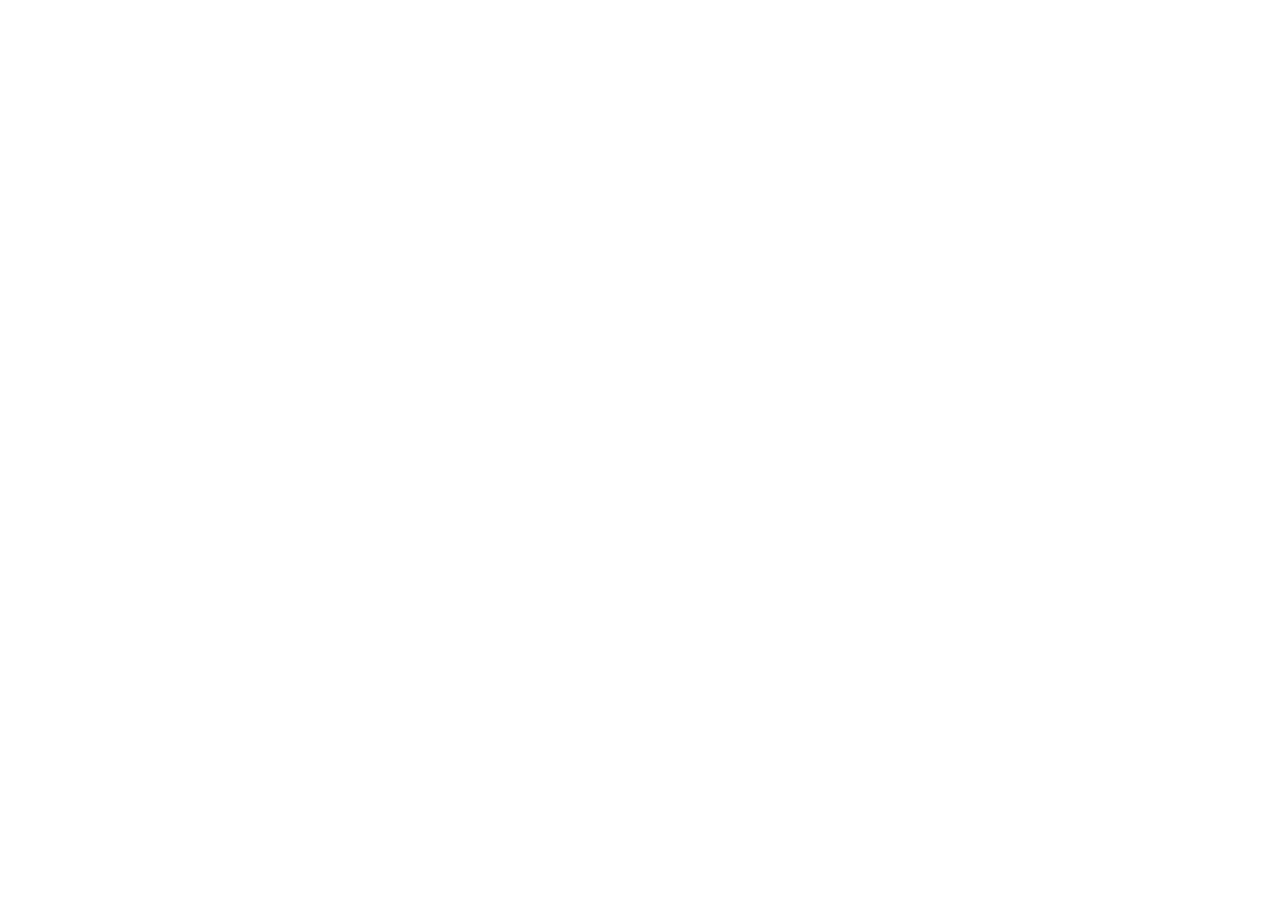
==== commit c613ddf2: "feature: updated main page" ====
--- a/index.html
+++ b/index.html
@@ -1,1345 +1,31 @@
-<html>
-    <head>
-        <title>Rowp</title>
-        <meta charset="utf-8">
-        <meta name="viewport" content="initial-scale=1">
-        
-        <!-- Favicon -->
-        <link rel="icon" type="image/x-icon" href="imagens/logo_rowp.png">
-        
-        <!-- Fontes -->
-        <link rel="preconnect" href="https://fonts.googleapis.com">
-        <link rel="preconnect" href="https://fonts.gstatic.com" crossorigin>
-        <link href="https://fonts.googleapis.com/css2?family=Inter:ital,opsz,wght@0,14..32,100..900;1,14..32,100..900&display=swap" rel="stylesheet">
+<!doctype html>
+<html lang="en">
+  <head>
+    <meta charset="UTF-8" />
+    <meta name="viewport" content="width=device-width, initial-scale=1.0" />
+    <script>
+    !function(f,b,e,v,n,t,s)
+    {if(f.fbq)return;n=f.fbq=function(){n.callMethod?
+    n.callMethod.apply(n,arguments):n.queue.push(arguments)};
+    if(!f._fbq)f._fbq=n;n.push=n;n.loaded=!0;n.version='2.0';
+    n.queue=[];t=b.createElement(e);t.async=!0;
+    t.src=v;s=b.getElementsByTagName(e)[0];
+    s.parentNode.insertBefore(t,s)}(window, document,'script',
+    'https://connect.facebook.net/en_US/fbevents.js');
+    fbq('init', '4180066078919958');
+    fbq('track', 'PageView');
+    </script>
+    <title>Rowp. Tech & Sales</title>
+    <link rel="preconnect" href="https://fonts.googleapis.com">
+    <link rel="preconnect" href="https://fonts.gstatic.com" crossorigin>
+    <link rel="preconnect" href="https://images.unsplash.com">
+  </head>
+  <body>
+    <noscript><img height="1" width="1" style="display:none"
+    src="https://www.facebook.com/tr?id=4180066078919958&ev=PageView&noscript=1"
+    /></noscript>
+    <div id="root"></div>
+    <script type="module" src="/src/main.tsx"></script>
+  </body>
+</html>
 
-        <!-- Bootstrap -->
-        <link rel="stylesheet" href="https://cdn.jsdelivr.net/npm/bootstrap@5.2.3/dist/css/bootstrap.min.css">
-        
-        <!-- Google Tag Manager -->
-        <script>(function(w,d,s,l,i){w[l]=w[l]||[];w[l].push({'gtm.start':
-        new Date().getTime(),event:'gtm.js'});var f=d.getElementsByTagName(s)[0],
-        j=d.createElement(s),dl=l!='dataLayer'?'&l='+l:'';j.async=true;j.src=
-        'https://www.googletagmanager.com/gtm.js?id='+i+dl;f.parentNode.insertBefore(j,f);
-        })(window,document,'script','dataLayer','GTM-T9DWG6LV');</script>
-        <!-- End Google Tag Manager -->
-        
-        <!-- Meta Pixel Code -->
-        <script>
-        !function(f,b,e,v,n,t,s)
-        {if(f.fbq)return;n=f.fbq=function(){n.callMethod?
-        n.callMethod.apply(n,arguments):n.queue.push(arguments)};
-        if(!f._fbq)f._fbq=n;n.push=n;n.loaded=!0;n.version='2.0';
-        n.queue=[];t=b.createElement(e);t.async=!0;
-        t.src=v;s=b.getElementsByTagName(e)[0];
-        s.parentNode.insertBefore(t,s)}(window, document,'script',
-        'https://connect.facebook.net/en_US/fbevents.js');
-        fbq('init', '1234074921309756');
-        fbq('track', 'PageView');
-        </script>
-        <noscript><img height="1" width="1" style="display:none"
-        src="https://www.facebook.com/tr?id=1234074921309756&ev=PageView&noscript=1"
-        /></noscript>
-        <!-- End Meta Pixel Code -->
-        
-        <!-- Estilos -->
-        <style>
-        
-            /* Geral */
-            
-            body, html {
-                background-color: rgba(0, 0, 0, 0.7) !important;
-                background-image: url(https://rowp.com.br/imagens/textura.webp);
-                background-position: center;
-                background-size: contain;
-                font-family: "Inter", sans-serif;
-                scroll-behavior: scroll;
-                padding: 0;
-            }
-            
-            .wrapper {
-                margin: 0 auto;
-                max-width: 1200px;
-            }
-
-            section {
-                background-color: rgba(0, 0, 0, 0.7) !important;
-            }
-            
-            /* Banner Principal */
-            
-            .principal {
-                /*background-image: url(imagens/Textura1.webp);*/
-                background-color: rgba(0, 0, 0, 0.7);
-                background-blend-mode: color;
-                background-position: center;
-                background-repeat: no-repeat;
-                background-size: cover;
-                padding: 4em 1em 6em;
-            }
-            
-            .principal .conteudo {
-                align-content: center;
-                display: grid;
-                gap: 40px;
-                grid-template-columns: 1fr 1fr;
-            }
-            
-            .principal .conteudo .texto {
-                align-content: center;
-                display: grid;
-            }
-            
-            .principal .conteudo .texto .logo img {
-                margin-bottom: 1em;
-                width: 150px;
-            }
-            
-            .principal .conteudo .texto .titulo img {
-                margin-bottom: 20px;
-                width: 75px;
-            }
-            
-            .principal .conteudo .texto .titulo h3 {
-                background: -webkit-linear-gradient(#e4cfa6, #fff);
-                -webkit-background-clip: text;
-                -webkit-text-fill-color: transparent;
-                color: #fff;
-                font-size: 2.5em;
-                font-weight: 700;
-            }
-            
-            .principal .conteudo .texto .titulo p {
-                color: #fff;
-                margin-bottom: 2em;
-            }
-            
-            .principal .conteudo .texto .botao a {
-                background: #E4CFA6;
-                background: linear-gradient(90deg, rgba(228, 207, 166, 1) 50%, rgba(255, 255, 255, 1) 100%);
-                border: 1px solid #fff;
-                border-radius: 50px;
-                box-shadow: rgba(228, 207, 166, 0.5) 0px 7px 29px 0px;
-                color: #000;
-                font-weight: 400;
-                padding: 15px 35px;
-                text-decoration: none;
-            }
-            
-            .principal .conteudo .imagem img {
-                width: 100%;
-            }
-            
-            .principal .conteudo .imagem .mobile {
-                display: none;
-            }
-            
-            /* Crescer */
-            
-            .crescer {
-                /*background-image: url(imagens/fundo.webp);*/
-                background-position: center;
-                background-repeat: no-repeat;
-                background-size: cover;
-                padding: 8em 1em;
-            }
-            
-            .crescer .conteudo .titulo h3 {
-                background: -webkit-linear-gradient(#e4cfa6, #fff);
-                -webkit-background-clip: text;
-                -webkit-text-fill-color: transparent;
-                font-size: 2.5em;
-                font-weight: 700;
-                margin-bottom: 1.5em;
-                text-align: center;
-            }
-            
-            .crescer .conteudo .items {
-                display: grid;
-                gap: 20px;
-                grid-template-columns: 1fr 1fr 1fr 1fr;
-                margin-bottom: 2em;
-            }
-            
-            .crescer .conteudo .items .item .icone {
-                display: grid;
-                justify-content: center;
-            }
-            
-            .crescer .conteudo .items .item .icone img {
-                margin-bottom: 1em;
-                width: 75px;
-            }
-            
-            .crescer .conteudo .items .item .info h3 {
-                color: #fff;
-                font-weight: 600;
-                text-align: center;
-            }
-            
-            .crescer .conteudo .items .item .info p {
-                color: #fff;
-                text-align: center;
-            }
-            
-            .crescer .conteudo .botao {
-                display: grid;
-                justify-content: center;
-            }
-            
-            .crescer .conteudo .botao a {
-                background: #E4CFA6;
-                background: linear-gradient(90deg, rgba(228, 207, 166, 1) 50%, rgba(255, 255, 255, 1) 100%);
-                border: 1px solid #fff;
-                border-radius: 50px;
-                box-shadow: rgba(228, 207, 166, 0.5) 0px 7px 29px 0px;
-                color: #000;
-                font-weight: 400;
-                padding: 15px 35px;
-                text-decoration: none;
-            }
-            
-            /* Escritório */
-            
-            .escritorio {
-                /*background-image: url(imagens/fundo2.jpg);*/
-                background-position: center;
-                background-repeat: no-repeat;
-                background-size: cover;
-                padding: 6em 1em;
-            }
-            
-            .escritorio .conteudo .titulo h3 {
-                background: -webkit-linear-gradient(#e4cfa6, #fff);
-                -webkit-background-clip: text;
-                -webkit-text-fill-color: transparent;
-                font-size: 2.5em;
-                font-weight: 700;
-                margin-bottom: 1.5em;
-                text-align: center;
-            }
-            
-            .escritorio .conteudo .items {
-                display: grid;
-                gap: 20px;
-                grid-template-columns: 1fr 1fr;
-            }
-            
-            .escritorio .conteudo .items .item {
-                align-items: center;
-                background: radial-gradient(circle at 100% 100%, #000000 0, #000000 6px, #fff 6px) 0% 0%/8px 8px no-repeat,
-            radial-gradient(circle at 0 100%, #000000 0, #000000 6px, #fff 6px) 100% 0%/8px 8px no-repeat,
-            radial-gradient(circle at 100% 0, #000000 0, #000000 6px, #fff 6px) 0% 100%/8px 8px no-repeat,
-            radial-gradient(circle at 0 0, #000000 0, #000000 6px, #fff 6px) 100% 100%/8px 8px no-repeat,
-            linear-gradient(#000000, #000000) 50% 50%/calc(100% - 4px) calc(100% - 16px) no-repeat,
-            linear-gradient(#000000, #000000) 50% 50%/calc(100% - 16px) calc(100% - 4px) no-repeat,
-            linear-gradient(90deg, #e4cfa6 0%, #fff 100%);
-                border-radius: 8px;
-                display: flex;
-                gap: 30px;
-                padding: 1.5em 2em;
-                box-sizing: border-box;
-            }
-            
-            .escritorio .conteudo .items .item .icone img {
-                width: 75px;
-            }
-            
-            .escritorio .conteudo .items .item .info h3 {
-                background: -webkit-linear-gradient(#e4cfa6, #fff);
-                -webkit-background-clip: text;
-                -webkit-text-fill-color: transparent;
-                font-size: 1.5em;
-                font-weight: 700;
-                margin-bottom: 0.5em;
-            }
-            
-            .escritorio .conteudo .items .item .info p {
-                color: #fff;
-            }
-            
-            .escritorio .conteudo .botao {
-                display: grid;
-                justify-content: center;
-            }
-            
-            .escritorio .conteudo .botao p {
-                color: #fff;
-                font-size: 1.75em;
-                font-weight: 600;
-                margin-top: 1.5em;
-                text-align: center;
-            }
-            
-            .escritorio .conteudo .botao a {
-                background: #E4CFA6;
-                background: linear-gradient(90deg, rgba(228, 207, 166, 1) 50%, rgba(255, 255, 255, 1) 100%);
-                border: 1px solid #fff;
-                border-radius: 50px;
-                box-shadow: rgba(228, 207, 166, 0.5) 0px 7px 29px 0px;
-                color: #000;
-                font-weight: 400;
-                margin: 0 auto;
-                padding: 15px 35px;
-                text-decoration: none;
-                width: fit-content;
-            }
-            
-            /* Resultados */
-            
-            .resultados {
-                /*background-image: url(imagens/Textura2.webp);*/
-                background-color: rgba(0, 0, 0, 0.7);
-                background-blend-mode: color;
-                background-position: center;
-                background-repeat: no-repeat;
-                background-size: cover;
-                padding: 6em 1em;
-            }
-            
-            .resultados .conteudo .titulo h3 {
-                background: -webkit-linear-gradient(#e4cfa6, #fff);
-                -webkit-background-clip: text;
-                -webkit-text-fill-color: transparent;
-                font-size: 2.5em;
-                font-weight: 700;
-                margin-bottom: 0.5em;
-                text-align: center;
-            }
-            
-            .resultados .conteudo .titulo p {
-                color: #fff;
-                font-size: 1.1em;
-                font-weight: 500;
-                text-align: center;
-            }
-            
-            .resultados .conteudo .items {
-                display: grid;
-                gap: 20px;
-                grid-template-columns: 1fr 1fr 1fr;
-                margin: 2em 0em;
-            }
-            
-            .resultados .conteudo .items .item {
-                align-content: start;
-                background: radial-gradient(circle at 100% 100%, #000000 0, #000000 6px, #fff 6px) 0% 0% / 8px 8px no-repeat, radial-gradient(circle at 0 100%, #000000 0, #000000 6px, #fff 6px) 100% 0% / 8px 8px no-repeat, radial-gradient(circle at 100% 0, #000000 0, #000000 6px, #fff 6px) 0% 100% / 8px 8px no-repeat, radial-gradient(circle at 0 0, #000000 0, #000000 6px, #fff 6px) 100% 100% / 8px 8px no-repeat, linear-gradient(#000000, #000000) 50% 50% / calc(100% - 4px) calc(100% - 16px) no-repeat, linear-gradient(#000000, #000000) 50% 50% / calc(100% - 16px) calc(100% - 4px) no-repeat, linear-gradient(90deg, #e4cfa6 0%, #fff 100%);
-                border-radius: 8px;
-                display: grid;
-                gap: 30px;
-                padding: 1.5em 2em;
-                box-sizing: border-box;
-            }
-            
-            .resultados .conteudo .items .item img {
-                height: 200px;
-                object-fit: contain;
-                width: 100%;
-            }
-            
-            .resultados .conteudo .items .item h3 {
-                background: -webkit-linear-gradient(#e4cfa6, #fff);
-                -webkit-background-clip: text;
-                -webkit-text-fill-color: transparent;
-                font-weight: 600;
-            }
-            
-            .resultados .conteudo .items .item p {
-                color: #fff;
-            }
-            
-            .resultados .conteudo .botao {
-                display: grid;
-                justify-content: center;
-            }
-            
-            .resultados .conteudo .botao p {
-                color: #fff;
-            }
-            
-            .resultados .conteudo .botao a {
-                background: #E4CFA6;
-                background: linear-gradient(90deg, rgba(228, 207, 166, 1) 50%, rgba(255, 255, 255, 1) 100%);
-                border: 1px solid #fff;
-                border-radius: 50px;
-                box-shadow: rgba(228, 207, 166, 0.5) 0px 7px 29px 0px;
-                color: #000;
-                font-weight: 400;
-                margin: 0 auto;
-                padding: 15px 35px;
-                text-decoration: none;
-                width: fit-content;
-            }
-            
-            /* Formulário */
-            
-            .formulario {
-                background-color: #000;
-                padding: 4em 1em;
-            }
-            
-            .formulario .conteudo {
-                display: grid;
-                gap: 30px;
-                grid-template-columns:  1fr 1fr;
-            }
-            
-            .formulario .conteudo .modulos {
-                align-content: center;
-                display: grid;
-                gap: 20px;
-            }
-            
-            .formulario .conteudo .modulos .passo {
-                background: radial-gradient(circle at 100% 100%, #000000 0, #000000 6px, #fff 6px) 0% 0% / 8px 8px no-repeat, radial-gradient(circle at 0 100%, #000000 0, #000000 6px, #fff 6px) 100% 0% / 8px 8px no-repeat, radial-gradient(circle at 100% 0, #000000 0, #000000 6px, #fff 6px) 0% 100% / 8px 8px no-repeat, radial-gradient(circle at 0 0, #000000 0, #000000 6px, #fff 6px) 100% 100% / 8px 8px no-repeat, linear-gradient(#000000, #000000) 50% 50% / calc(100% - 4px) calc(100% - 16px) no-repeat, linear-gradient(#000000, #000000) 50% 50% / calc(100% - 16px) calc(100% - 4px) no-repeat, linear-gradient(90deg, #e4cfa6 0%, #fff 100%);
-                border-radius: 8px;
-                display: flex;
-                gap: 30px;
-                padding: 1.5em 2em;
-                box-sizing: border-box;
-            }
-            
-            .formulario .conteudo .modulos .passo h3 {
-                background: -webkit-linear-gradient(#e4cfa6, #fff);
-                -webkit-background-clip: text;
-                -webkit-text-fill-color: transparent;
-                font-weight: 600;
-            }
-            
-            .formulario .conteudo .modulos .passo p {
-                color: #fff;
-                margin-bottom: 0;
-            }
-            
-            .formulario .conteudo .modulos .icone {
-                display: grid;
-                justify-content: center;
-            }
-            
-            .formulario .conteudo .modulos .icone svg {
-                color: #e4cfa6;
-                height: 40px;
-                width: 40px;
-            }
-            
-            .formulario .conteudo .contato  {
-                align-items: center;
-                display: grid;
-            }
-            
-            .formulario .conteudo .contato .campos form {
-                display: grid;
-                gap: 10px;
-            }
-            
-            .formulario .conteudo .contato .campos form .grid {
-                display: grid;
-                gap: 10px;
-                grid-template-columns: 1fr 1fr;
-            }
-            
-            .formulario .conteudo .contato .campos form .passo {
-                display: grid;
-                gap: 20px;
-            }
-            
-            .formulario .conteudo .contato .campos form .passo.esconde {
-                display: none;
-            }
-            
-            .formulario .conteudo .contato .campos form .campo input, .formulario .conteudo .contato .campos form .campo select, .formulario .conteudo .contato .campos form .campo textarea {
-                background-color: transparent;
-                border: 1px solid #e4cfa6;
-                border-radius: 5px;
-                color: #fff;
-                padding: 10px;
-                width: 100%;
-            }
-            
-            .formulario .conteudo .contato .campos form .campo .preto {
-                color: #000;
-            }
-            
-            .formulario .conteudo .contato .campos form .campo input::placeholder {
-                color: #fff;
-            }
-            
-            .formulario .conteudo .contato .campos form .campo label {
-                color: #fff;
-                margin-bottom: 5px;
-            }
-            
-            .formulario .conteudo .contato .campos form .campo button {
-                background: #E4CFA6;
-                background: linear-gradient(90deg, rgba(228, 207, 166, 1) 50%, rgba(255, 255, 255, 1) 100%);
-                border: 1px solid #fff;
-                border-radius: 5px;
-                box-shadow: rgba(228, 207, 166, 0.5) 0px 7px 29px 0px;
-                color: #000;
-                font-weight: 600;
-                margin: 0 auto;
-                padding: 15px 35px;
-                text-decoration: none;
-                text-transform: uppercase;
-                width: 100%;
-            }
-            
-            .formulario .conteudo .contato .campos form .campo p {
-                display: none;
-            }
-            
-            /* Quem Somos */
-            
-            .quemsomos {
-                /*background-image: url(imagens/Textura1.webp);*/
-                background-color: rgba(0, 0, 0, 0.7);
-                background-blend-mode: color;
-                background-position: center;
-                background-repeat: no-repeat;
-                background-size: cover;
-                padding: 6em 1em;
-            }
-            
-            .quemsomos .conteudo {
-                display: grid;
-                grid-template-columns: 1fr 1fr;
-            }
-            
-            .quemsomos .conteudo .imagem img {
-                width: 70%;
-            }
-            
-            .quemsomos .conteudo .titulo {
-                align-content: center;
-                display: grid;
-            }
-            
-            .quemsomos .conteudo .titulo h3 {
-                background: -webkit-linear-gradient(#e4cfa6, #fff);
-                -webkit-background-clip: text;
-                -webkit-text-fill-color: transparent;
-                font-size: 2.5em;
-                font-weight: 700;
-                margin-bottom: 0.5em;
-            }
-            
-            .quemsomos .conteudo .titulo p {
-                color: #fff;
-                font-size: 1.1em;
-                font-weight: 500;
-            }
-            
-            /* Perguntas Frequentes */
-            
-            .perguntas {
-                background-color: #000;
-                padding: 6em 1em;
-            }
-            
-            .perguntas .conteudo .titulo h3 {
-                background: -webkit-linear-gradient(#e4cfa6, #fff);
-                -webkit-background-clip: text;
-                -webkit-text-fill-color: transparent;
-                font-size: 2.5em;
-                font-weight: 700;
-                margin-bottom: 1em;
-                text-align: center;
-            }
-            
-            .perguntas .conteudo .items {
-                margin: 0 auto;
-                max-width: 800px;
-            }
-            
-            .perguntas .conteudo .items .item {
-                border-bottom: 1px solid #fff;
-                margin-bottom: 1em;
-                padding: 1em 0em;
-            }
-            
-            .perguntas .conteudo .items .item .pergunta {
-                align-items: center;
-                cursor: pointer;
-                display: flex;
-                gap: 20px;
-                justify-content: space-between;
-            }
-            
-            .perguntas .conteudo .items .item .pergunta h3 {
-                color: #fff;
-                font-size: 1.25em;
-                font-weight: 600;
-                margin-bottom: 0;
-            }
-            
-            .perguntas .conteudo .items .item .pergunta svg {
-                color: #fff;
-                font-size: 1em;
-            }
-            
-            .perguntas .conteudo .items .item .resposta {
-                display: none;
-                padding-top: 1em;
-            }
-
-            .perguntas .conteudo .items .item.aberto .resposta {
-                display: block;
-            }
-            
-            .perguntas .conteudo .items .item .resposta p {
-                color: #fff;
-            }
-            
-            .perguntas .conteudo .botao {
-                display: grid;
-                justify-content: center;
-            }
-            
-            .perguntas .conteudo .botao p {
-                color: #fff;
-                font-size: 1.75em;
-                font-weight: 600;
-                margin-top: 1.5em;
-                text-align: center;
-            }
-            
-            .perguntas .conteudo .botao a {
-                background: #E4CFA6;
-                background: linear-gradient(90deg, rgba(228, 207, 166, 1) 50%, rgba(255, 255, 255, 1) 100%);
-                border: 1px solid #fff;
-                border-radius: 50px;
-                box-shadow: rgba(228, 207, 166, 0.5) 0px 7px 29px 0px;
-                color: #000;
-                font-weight: 400;
-                margin: 0 auto;
-                padding: 15px 35px;
-                text-decoration: none;
-                width: fit-content;
-            }
-            
-            /* Transformação */
-            
-            .transformacao {
-                background-color: #000;
-                padding: 4em 1em;
-            }
-            
-            .transformacao .conteudo .titulo h3 {
-                background: -webkit-linear-gradient(#e4cfa6, #fff);
-                -webkit-background-clip: text;
-                -webkit-text-fill-color: transparent;
-                font-size: 2.5em;
-                font-weight: 700;
-                margin-bottom: 1em;
-                text-align: center;
-            }
-            
-            .transformacao .conteudo .items {
-                display: flex;
-                gap: 25px;
-                justify-content: center;
-                margin-bottom: 2em;
-            }
-            
-            .transformacao .conteudo .items .item p {
-                color: #fff;
-                font-weight: 500;
-            }
-            
-            .transformacao .conteudo .items .item p i {
-                margin-right: 20px;
-            }
-            
-            .transformacao .conteudo .botao {
-                display: grid;
-                justiy-content: center;
-            }
-            
-            .transformacao .conteudo .botao a {
-                background: #E4CFA6;
-                background: linear-gradient(90deg, rgba(228, 207, 166, 1) 50%, rgba(255, 255, 255, 1) 100%);
-                border: 1px solid #fff;
-                border-radius: 50px;
-                box-shadow: rgba(228, 207, 166, 0.5) 0px 7px 29px 0px;
-                color: #000;
-                font-weight: 400;
-                margin: 0 auto;
-                padding: 15px 35px;
-                text-decoration: none;
-                width: fit-content;
-            }
-            
-            /* Rodapé */
-            
-            footer {
-                background-color: #000;
-                padding: 4em 1em;
-            }
-            
-            footer .conteudo .topo {
-                align-items: center;
-                display: flex;
-                justify-content: space-between;
-            }
-            
-            footer .conteudo .topo .logo img {
-                width: 150px;
-            }
-            
-            footer .conteudo .topo .contato {
-                display: flex;
-                gap: 20px;
-            }
-            
-            footer .conteudo .topo .contato a {
-                color: #fff;
-                text-decoration: none;
-            }
-            
-            footer .conteudo .topo .contato a svg {
-                font-size: 0.9em;
-            }
-            
-            footer .conteudo .topo .mapa iframe {
-                height: 300px;
-                width: 500px;
-            }
-            
-            footer .conteudo .base .copyright {
-                border-top: 1px solid rgba(255, 255, 255, 0.5);
-                color: #fff;
-                font-size: 0.8em;
-                margin-top: 4em;
-                padding-top: 4em;
-                text-align: center;
-            }
-            
-            /* Botão */
-            
-            .botaoFlutuante {
-                position: fixed;
-                bottom: 10;
-                right: 10;
-                z-index: 999999;
-            }
-            
-            .botaoFlutuante img {
-                width: 75px;
-            }
-            
-            /* Responsivo */
-            
-            @media(max-width: 768px) {
-
-                section {
-                    padding: 2em 1em !important;
-                }
-                
-                /* Principal */
-                
-                .principal .conteudo, .crescer .conteudo .items, .escritorio .conteudo .items, .resultados .conteudo .items, .formulario .conteudo , .quemsomos .conteudo {
-                    grid-template-columns: 1fr;
-                }
-                
-                .principal .conteudo .imagem .desktop {
-                    display: none;
-                }
-                
-                .principal .conteudo .imagem .mobile {
-                    display: block;
-                }
-                
-                .principal .conteudo .imagem img {
-                    width: 100%;
-                }
-                
-                .transformacao .conteudo .items {
-                    display: grid;
-                }
-                
-                .quemsomos .conteudo .imagem img {
-                    width: 100%;
-                }
-                
-                footer .conteudo .topo, footer .conteudo .topo .logo, footer .conteudo .topo .contato {
-                    display: grid;
-                    justify-content: center;
-                }
-                
-                footer .conteudo .topo .contato {
-                    gap: 10px;
-                    margin-top: 2em;
-                }
-                
-                footer .conteudo .topo .contato a {
-                    text-align: center;
-                }
-                
-                footer .conteudo .topo .mapa iframe {
-                    height:;
-                    margin-top: 2em;
-                    width: 100%;
-                }
-                
-            }
-            
-        </style>
-        
-    </head>
-    <body>
-        
-        <!-- Google Tag Manager (noscript) -->
-        <noscript><iframe src="https://www.googletagmanager.com/ns.html?id=GTM-T9DWG6LV"
-        height="0" width="0" style="display:none;visibility:hidden"></iframe></noscript>
-        <!-- End Google Tag Manager (noscript) -->
-        
-        <!-- Principal -->
-        <section class="principal">
-            <div class="wrapper">
-                <div class="conteudo">
-                    <div class="texto">
-                        <!--<div class="logo">
-                            <img src="imagens/logo.png">
-                        </div>-->
-                        <div class="titulo">
-                            <img src="imagens/logoff.webp">
-                            <h3>Conheça a solução usada pelos maiores advogados para atrair mais clientes todos os meses!</h3>
-                            <p>Descubra como podemos multiplicar a quantidade de clientes qualificados de maneira previsível gerando mais reconhecimento, liberdade e lucro para os sócios do escritório.<br><br>A Metodologia Growth Rowp Law ou GRL, implementada em mais de 150 escritórios nos últimos 4 anos, é 100% adequada às diretrizes éticas da OAB.</p>
-                        </div>
-                        <div class="botao">
-                            <a href="#formulario">Cadastre-se Agora</a>
-                        </div>
-                    </div>
-                    <div class="imagem">
-                        <img src="imagens/principaff.webp">
-                    </div>
-                </div>
-            </div>
-        </section>
-        
-        <!-- Crescer -->
-        <section class="crescer">
-            <div class="wrapper">
-                <div class="conteudo">
-                    <div class="titulo">
-                        <h3>Como faremos seu escritório crescer</h3>
-                    </div>
-                    <div class="items">
-                        <div class="item">
-                            <div class="icone">
-                                <img src="imagens/icone-atracao.svg">
-                            </div>
-                            <div class="info">
-                                <h3>Atração</h3>
-                                <p>Estratégias para atrair clientes certos<br> para seu escritório.</p>
-                            </div>
-                        </div>
-                        <div class="item">
-                            <div class="icone">
-                                <img src="imagens/icone-funil.svg">
-                            </div>
-                            <div class="info">
-                                <h3>Funil de Aquisição</h3>
-                                <p>Conteúdo estratégico para<br> qualificar leads.</p>
-                            </div>
-                        </div>
-                        <div class="item">
-                            <div class="icone">
-                                <img src="imagens/icone-engajamento.svg">
-                            </div>
-                            <div class="info">
-                                <h3>Conversão</h3>
-                                <p>Transformação de leads<br> em clientes reais.</p>
-                            </div>
-                        </div>
-                        <div class="item">
-                            <div class="icone">
-                                <img src="imagens/icone-trackeamento.svg">
-                            </div>
-                            <div class="info">
-                                <h3>Crescimento</h3>
-                                <p>Multiplicação das estratégias para<br> expansão sustentável do seu escritório.</p>
-                            </div>
-                        </div>
-                    </div>
-                    <div class="botao">
-                        <a href="#formulario">Cadastre-se Agora</a>
-                    </div>
-                </div>
-            </div>
-        </section>
-        
-        <!-- Escritório -->
-        <section class="escritorio">
-            <div class="wrapper">
-                <div class="conteudo">
-                    <div class="titulo">
-                        <h3>O que podemos fazer pelo seu escritório?</h3>
-                    </div>
-                    <div class="items">
-                        <div class="item">
-                            <div class="icone">
-                                <img src="imagens/icone-trafego.svg">
-                            </div>
-                            <div class="info">
-                                <h3>Tráfego Pago para Advogados</h3>
-                                <p>Estratégias avançadas de Google Ads, Facebook Ads, Tik Tok Ads para captação de clientes qualificados.</p>
-                            </div>
-                        </div>
-                        <div class="item">
-                            <div class="icone">
-                                <img src="imagens/icone-redes.svg">
-                            </div>
-                            <div class="info">
-                                <h3>Gestão de Redes Sociais</h3>
-                                <p>Atrair e engajar clientes com conteúdos relevantes e estratégicos.</p>
-                            </div>
-                        </div>
-                        <div class="item">
-                            <div class="icone">
-                                <img src="imagens/icone-desenvolvimento.svg">
-                            </div>
-                            <div class="info">
-                                <h3>Desenvolvimento de Sites Jurídicos</h3>
-                                <p>Sites profissionais, responsivos e otimizados para converter visitantes em clientes reais.</p>
-                            </div>
-                        </div>
-                        <div class="item">
-                            <div class="icone">
-                                <img src="imagens/icone-automacao.svg">
-                            </div>
-                            <div class="info">
-                                <h3>Automação com Inteligência Artificial</h3>
-                                <p>Transforme contatos em consultas agendadas com atendimento humanizado operado integralmente por Inteligência Artificial.</p>
-                            </div>
-                        </div>
-                    </div>
-                    <div class="botao">
-                        <p>Quer entender como podemos transformar o seu escritório?</p>
-                        <a href="#formulario">Cadastre-se Agora</a>
-                    </div>
-                </div>
-            </div>
-        </section>
-        
-        <!-- Resultados -->
-        <section class="resultados">
-            <div class="wrapper">
-                <div class="conteudo">
-                    <div class="titulo">
-                        <h3>Resultados Comprovados</h3>
-                        <p>Veja como ajudamos outros escritórios a crescer:</p>
-                    </div>
-                    <div class="items">
-                        <div class="item">
-                            <img src="imagens/MFF-Logo-transparente.webp">
-                            <h3>MFF Advocacia</h3>
-                            <p>Do faturamento inicial de 0 a 280 mil reais com contratos trabalhistas em 2 meses.</p>
-                        </div>
-                        <div class="item">
-                            <img src="imagens/olavo.webp">
-                            <h3>Olavo Filho Advocacia</h3>
-                            <p>273 Leads gerados com custo médio de R$ 4,34, em apenas 30 dias.</p>
-                        </div>
-                        <div class="item">
-                            <img src="imagens/silmara.webp">
-                            <h3>SA Advogados Associados</h3>
-                            <p>18 contratos fechados na primeira semana de parceira.</p>
-                        </div>
-                    </div>
-                    <div class="botao">
-                        <p>Seu escritório pode ser o próximo case de sucesso!</p>
-                        <a href="#formulario">Cadastre-se Agora</a>
-                    </div>
-                </div>
-            </div>
-        </section>
-        
-        <!-- Formulário -->
-        <section class="formulario" id="formulario">
-            <div class="wrapper">
-                <div class="conteudo">
-                    <div class="modulos">
-                        <div class="passo">
-                            <div class="icone"></div>
-                            <div class="texto">
-                                <h3>Preencha o formulário</h3>
-                                <p>Envie suas informações de contato. Todos os seus dados estarão seguros, vamos cuidar bem deles.</p>
-                            </div>
-                        </div>
-                        <div class="icone">
-                            <i data-feather="chevron-down"></i>
-                        </div>
-                        <div class="passo">
-                            <div class="icone"></div>
-                            <div class="texto">
-                                <h3>Receba uma ligação</h3>
-                                <p>Em até 12 horas, um dos nossos especialistas fará uma ligação para agendar a reunião mais importante com você.</p>
-                            </div>
-                        </div>
-                        <div class="icone">
-                            <i data-feather="chevron-down"></i>
-                        </div>
-                        <div class="passo">
-                            <div class="icone"></div>
-                            <div class="texto">
-                                <h3>Reunião Estratégica</h3>
-                                <p>A Reunião Estratégica é online, personalizada e <b>sem custos.</b></p>
-                            </div>
-                        </div>
-                    </div>
-                    <div class="contato">
-                        <div class="campos">
-                            <form method="post" action="contato.php">
-                                <div class="passo" data-passo="1">
-                                    <div class="campo">
-                                        <input type="text" name="nome" placeholder="Nome" class="nome">
-                                    </div>
-                                    <div class="campo">
-                                        <input type="tel" name="telefone" placeholder="Telefone" class="telefone">
-                                    </div>
-                                    <div class="campo">
-                                        <input type="mail" name="email" placeholder="E-mail" class="email">
-                                    </div>
-                                    <div class="campo">
-                                        <button type="button" data-proximo="2">Próximo</button>
-                                    </div>
-                                </div>
-                                <div class="passo esconde" data-passo="2">
-                                    <div class="campo">
-                                        <label for="nome_empresa">Como se chama sua empresa ou negócio?</label>
-                                        <input type="text" name="nome_empresa" class="nome_empresa">
-                                    </div>
-                                    <div class="campo">
-                                        <label for="instagram_empresa">Qual instagram da sua empresa ou negócio? *</label>
-                                        <input type="text" name="instagram_empresa" class="instagram_empresa">
-                                    </div>
-                                    <div class="campo">
-                                        <label for="cenario">Nos conte um pouco a respeito do seu negócio e o atual cenário dele hoje, em relação ao marketing.</label>
-                                        <textarea name="cenario" rows="5" class="cenario "></textarea>
-                                    </div>
-                                    <div class="campo">
-                                        <button type="button" data-proximo="3">Próximo</button>
-                                    </div>
-                                </div>
-                                <div class="passo esconde" data-passo="3">
-                                    <div class="campo">
-                                        <label for="experiencia">Você já teve experiência com alguma empresa de marketing? *</label>
-                                        <select name="experiencia" class="experiencia">
-                                            <option value="Sim" class="preto">Sim</option>
-                                            <option value="Não" class="preto">Não</option>
-                                            <option value="Trabalho com uma hoje" class="preto">Trabalho com uma hoje</option>
-                                        </select>
-                                    </div>
-                                    <div class="campo">
-                                        <label for="faturamento">Qual sua média de faturamento mensal aproximadamente? *</label>
-                                        <select name="faturamento" class="faturamento">
-                                            <option value="Até R$15.000" class="preto">Até R$15.000</option>
-                                            <option value="R$15 mil - R$30 mil" class="preto">R$15 mil - R$30 mil</option>
-                                            <option value="R$30 mil - R$70 mil" class="preto">R$30 mil - R$70 mil</option>
-                                            <option value="R$70 mil - R$100 mil" class="preto">R$70 mil - R$100 mil</option>
-                                            <option value="Acima de R$100 mil" class="preto">Acima de R$100 mil</option>
-                                        </select>
-                                    </div>
-                                    <div class="campo">
-                                        <label for="urgencia">Qual seu nível de urgência para implementar o método GRL na sua empresa e colher os frutos? *</label>
-                                        <select name="urgencia" class="urgencia">
-                                            <option value="Essa semana/na outra" class="preto">Essa semana/na outra</option>
-                                            <option value="De 1 a 3 meses" class="preto">De 1 a 3 meses</option>
-                                            <option value="Acima de 3 meses" class="preto">Acima de 3 meses</option>
-                                        </select>
-                                    </div>
-                                    <div class="campo">
-                                        <label for="investimento">O investimento mínimo começa a partir de R$ 1.600 mil - R$ 4.700 mil/mês, para ter possíveis clientes todos os dias te procurando, deixar sua marca mais reconhecida, trazer mais vendas entre outras coisas que você busca, esse investimento hoje faz sentido para você nesse momento? *</label>
-                                        <select name="investimento" class="investimento">
-                                            <option value="Sim" class="preto">Sim</option>
-                                            <option value="Não" class="preto">Não</option>
-                                            <option value="Preciso entender" class="preto">Preciso entender</option>
-                                        </select>
-                                    </div>
-                                    <div class="campo">
-                                        <button type="button" class="enviarInformacoes">Enviar Informações</button>
-                                        <p>Em breve entraremos em contato com você!</p>
-                                    </div>
-                                </div>
-                            </form>
-                        </div>
-                    </div>
-                </div>
-            </div>
-        </section>
-        
-        <!-- Quem Somos -->
-        <section class="quemsomos">
-            <div class="wrapper">
-                <div class="conteudo">
-                    <div class="imagem">
-                        <img src="imagens/Rowp-logo-transparente.webp">
-                    </div>
-                    <div class="titulo">
-                        <h3>Quem Somos</h3>
-                        <p>Na Rowp. Tech & Sales, nossa missão é digitalizar e multiplicar o número de bons clientes para escritórios de advocacia, otimizando sua operação e elevando seu reconhecimento e faturamento. Valorizamos excelência e personalização, aplicando estratégias validadas para garantir resultados superiores. Com soluções que otimizam processos e melhoram a presença online, queremos ser seu parceiro na sua transformação e sucesso no mercado jurídico. Juntos, podemos superar desafios e alcançar novos patamares.</p>
-                    </div>
-                </div>
-            </div>
-        </section>
-        
-        <!-- Perguntas Frequentes -->
-        <section class="perguntas">
-            <div class="wrapper">
-                <div class="conteudo">
-                    <div class="titulo">
-                        <h3>Perguntas Frequentes</h3>
-                    </div>
-                    <div class="items">
-                        <div class="item">
-                            <div class="pergunta">
-                                <h3>Como funciona a metodologia da Rowp Tech?</h3>
-                                <i data-feather="plus"></i>
-                            </div>
-                            <div class="resposta">
-                                <p>Nossa metodologia segue um processo estratégico em 6 etapas, desde a estruturação da presença digital do seu escritório até a conversão de leads em clientes. Realizamos análises de mercado, otimizamos campanhas e aplicamos as melhores práticas de marketing jurídico para gerar previsibilidade no crescimento do seu escritório.</p>
-                            </div>
-                        </div>
-                        <div class="item">
-                            <div class="pergunta">
-                                <h3>Em quanto tempo vejo resultados?</h3>
-                                <i data-feather="plus"></i>
-                            </div>
-                            <div class="resposta">
-                                <p>O tempo pode variar conforme o serviço contratado e o estágio atual do seu escritório. Estratégias como tráfego pago geram resultados mais rápidos, enquanto a construção de autoridade e nutrição de leads oferecem crescimento sustentável e de longo prazo. Em média, nossos clientes começam a ver mudanças significativas a partir do segundo mês.</p>
-                            </div>
-                        </div>
-                        <div class="item">
-                            <div class="pergunta">
-                                <h3>O que está incluso nos serviços oferecidos?</h3>
-                                <i data-feather="plus"></i>
-                            </div>
-                            <div class="resposta">
-                                <p>Oferecemos um pacote completo para escritórios de advocacia, incluindo gestão de tráfego pago, criação de conteúdo jurídico, automação de atendimentos, desenvolvimento de sites e consultoria estratégica. Todas as soluções são personalizadas para atender às necessidades do seu escritório.</p>
-                            </div>
-                        </div>
-                        <div class="item">
-                            <div class="pergunta">
-                                <h3>O que diferencia a metodologia da Rowp Law de outras agências de marketing?</h3>
-                                <i data-feather="plus"></i>
-                            </div>
-                            <div class="resposta">
-                                <p>Diferente das agências genéricas, nossa metodologia é 100% especializada no mercado jurídico. Seguimos todas as diretrizes da OAB e aplicamos estratégias validadas em mercados mais sofisticados para atrair e converter clientes de forma ética e previsível. Além disso, oferecemos suporte contínuo e acompanhamento personalizado para garantir resultados.</p>
-                            </div>
-                        </div>
-                        <div class="item">
-                            <div class="pergunta">
-                                <h3>Meu escritório já investe em marketing, como vocês podem ajudar?</h3>
-                                <i data-feather="plus"></i>
-                            </div>
-                            <div class="resposta">
-                                <p>Analisamos as campanhas atuais e identificamos oportunidades de otimização para melhorar o desempenho e maximizar o retorno sobre investimento. Ajustamos sua estratégia para garantir que cada ação traga mais eficiência e conversões qualificadas.</p>
-                            </div>
-                        </div>
-                        <div class="item">
-                            <div class="pergunta">
-                                <h3>Qual é o investimento necessário para começar?</h3>
-                                <i data-feather="plus"></i>
-                            </div>
-                            <div class="resposta">
-                                <p>O valor do investimento depende do plano escolhido e das necessidades do seu escritório. Após um diagnóstico gratuito, montamos uma proposta personalizada e transparente para garantir o melhor custo-benefício e previsibilidade nos resultados.</p>
-                            </div>
-                        </div>
-                        <div class="item">
-                            <div class="pergunta">
-                                <h3>Vocês oferecem garantias de resultados?</h3>
-                                <i data-feather="plus"></i>
-                            </div>
-                            <div class="resposta">
-                                <p>Trabalhamos com métricas claras e estratégias validadas, mas sabemos que o resultado depende de variáveis externas, como o desempenho comercial do advogado. Nosso compromisso é desenvolver a estratégia mais assertiva, executá-la com excelência e realizar otimizações contínuas para garantir os melhores resultados  possíveis para o seu escritório.</p>
-                            </div>
-                        </div>
-                        <div class="item">
-                            <div class="pergunta">
-                                <h3>Como vocês escolhem as estratégias para o meu escritório?</h3>
-                                <i data-feather="plus"></i>
-                            </div>
-                            <div class="resposta">
-                                <p>Cada estratégia é baseada em um diagnóstico aprofundado do seu nicho, concorrência e público-alvo. A partir disso, traçamos um plano personalizado que combina as melhores práticas do marketing jurídico com a realidade do seu escritório, garantindo previsibilidade e crescimento sustentável.</p>
-                            </div>
-                        </div>
-                        <div class="item">
-                            <div class="pergunta">
-                                <h3>O marketing jurídico da Rowp. Tech & Sales segue as diretrizes da OAB?</h3>
-                                <i data-feather="plus"></i>
-                            </div>
-                            <div class="resposta">
-                                <p>Sim! Todas as nossas estratégias são 100% éticas e seguem o Código de Ética da OAB.</p>
-                            </div>
-                        </div>
-                        <div class="item">
-                            <div class="pergunta">
-                                <h3>Posso contratar apenas um serviço específico?</h3>
-                                <i data-feather="plus"></i>
-                            </div>
-                            <div class="resposta">
-                                <p>Sim! Nossos serviços são personalizáveis para atender exatamente o que seu escritório precisa.</p>
-                            </div>
-                        </div>
-                    </div>
-                </div>
-            </div>
-        </section>
-        
-        <!-- Transformação -->
-        <section class="transformacao">
-            <div class="wrapper">
-                <div class="conteudo">
-                    <div class="titulo">
-                        <h3>Comece agora a transformação do seu escritório!</h3>
-                    </div>
-                    <div class="items">
-                        <div class="item">
-                            <p><i data-feather="check-square"></i> Atendimento especializado e transparente</p>
-                        </div>
-                        <div class="item">
-                            <p><i data-feather="check-square"></i> Estratégias validadas e eficazes</p>
-                        </div>
-                        <div class="item">
-                            <p><i data-feather="check-square"></i> Mais previsibilidade para seu crescimento</p>
-                        </div>
-                    </div>
-                    <div class="botao">
-                        <a href="#formulario">Cadastre-se Agora</a>
-                    </div>
-                </div>
-            </div>
-        </section>
-        
-        <!-- Rodapé -->
-        <footer>
-            <div class="wrapper">
-                <div class="conteudo">
-                    <div class="topo">
-                        <div class="logo">
-                            <img src="imagens/logo.png">
-                        </div>
-                        <div class="contato">
-                            <a href="mailto:contato@rowp.online">
-                                <i data-feather="mail"></i>
-                                contato@rowp.online
-                            </a>
-                            <a href="https://www.instagram.com/rowp.tech/">
-                                <i data-feather="instagram"></i>
-                                @rowp.tech
-                            </a>
-                            <a href="https://www.linkedin.com/company/rowp">
-                                <i data-feather="linkedin"></i>
-                                @rowp
-                            </a>
-                        </div>
-                        <div class="mapa">
-                            <iframe src="https://www.google.com/maps/embed?pb=!1m18!1m12!1m3!1d3675.0133797227986!2d-47.05755692427427!3d-22.912877338089555!2m3!1f0!2f0!3f0!3m2!1i1024!2i768!4f13.1!3m3!1m2!1s0xabd883cce963dad7%3A0x1be43c7f81506e92!2sRowp.%20Tech%20%26%20Sales%20Company!5e0!3m2!1spt-BR!2sbr!4v1754108256639!5m2!1spt-BR!2sbr" style="border:0;" allowfullscreen="" loading="lazy" referrerpolicy="no-referrer-when-downgrade"></iframe>
-                        </div>
-                    </div>
-                    <div class="base">
-                        <div class="copyright">
-                            © Rowp 2025 | Todos os direitos reservados.
-                        </div>
-                    </div>
-                </div>
-            </div>
-        </footer>
-        
-        <!-- Botão Flutuante Whatsapp -->
-        <div class="botaoFlutuante">
-            <a href="https://wa.me/message/JFFG5MF2NOLTD1">
-                <img src="imagens/whatsapp-svgrepo-com.svg">
-            </a>
-        </div>
-        
-        <!-- jQuery -->
-        <script src="https://code.jquery.com/jquery-3.6.0.min.js"></script>
-        
-        <!-- Bootstrap JS -->
-        <script src="https://cdn.jsdelivr.net/npm/bootstrap@4.6.0/dist/js/bootstrap.min.js"></script>
-        
-        <!-- FontAwesome -->
-        <script src="https://unpkg.com/feather-icons"></script>
-        
-        <!-- Scripts -->
-        <script>
-        
-            // Ícones
-            feather.replace();
-            
-            // Perguntas
-            $(".pergunta").click(function() {
-                
-                // Se está fechado
-                if(!$(this).parent().hasClass("aberto")) {
-                    
-                    $(this).parent().addClass("aberto");
-                    $(this).children("svg").replaceWith(feather.icons['minus'].toSvg());
-                    
-                }
-                
-                else if($(this).parent().hasClass("aberto")) {
-                    
-                    $(this).parent().removeClass("aberto");
-                    $(this).children("svg").replaceWith(feather.icons['plus'].toSvg());
-                    
-                }
-                
-            });
-            
-            // Próximo passo formulário
-            
-            $("form button[type='button']").click(function() {
-                
-                passo = $(this).attr("data-proximo");
-                
-                ultimo = passo - 1;
-                
-                $("[data-passo='"+ultimo+"'").hide();
-                
-                $("[data-passo='"+passo+"'").css("display","grid");
-                
-            });
-            
-            $(".enviarInformacoes").click(function() {
-                
-                $(".enviarInformacoes").html("Enviando...");
-                
-                var nome = $("form .nome").val();
-                var telefone = $("form .telefone").val();
-                var email = $("form .email").val();
-                var nome_empresa = $("form .nome_empresa").val();
-                var instagram_empresa = $("form .instagram_empresa").val();
-                var cenario = $("form .cenario").val();
-                var experiencia = $("form .experiencia").val();
-                var faturamento = $("form .faturamento").val();
-                var urgencia = $("form .urgencia").val();
-                var investimento = $("form .investimento").val();
-                
-                $.post("enviarEmail.php",{
-                    
-                    nome: nome,
-                    telefone: telefone,
-                    email: email,
-                    nome_empresa: nome_empresa,
-                    instagram_empresa: instagram_empresa,
-                    cenario: cenario,
-                    experiencia: experiencia,
-                    faturamento: faturamento,
-                    urgencia: urgencia,
-                    investimento: investimento
-                    
-                }, function(resposta) {
-                    
-                    $(".enviarInformacoes").html("Obrigado!");
-                    $(".formulario .conteudo .contato .campos form .campo p").fadeIn();
-                    
-                });
-                
-            });
-            
-        </script>
-        
-    </body>
-</html>
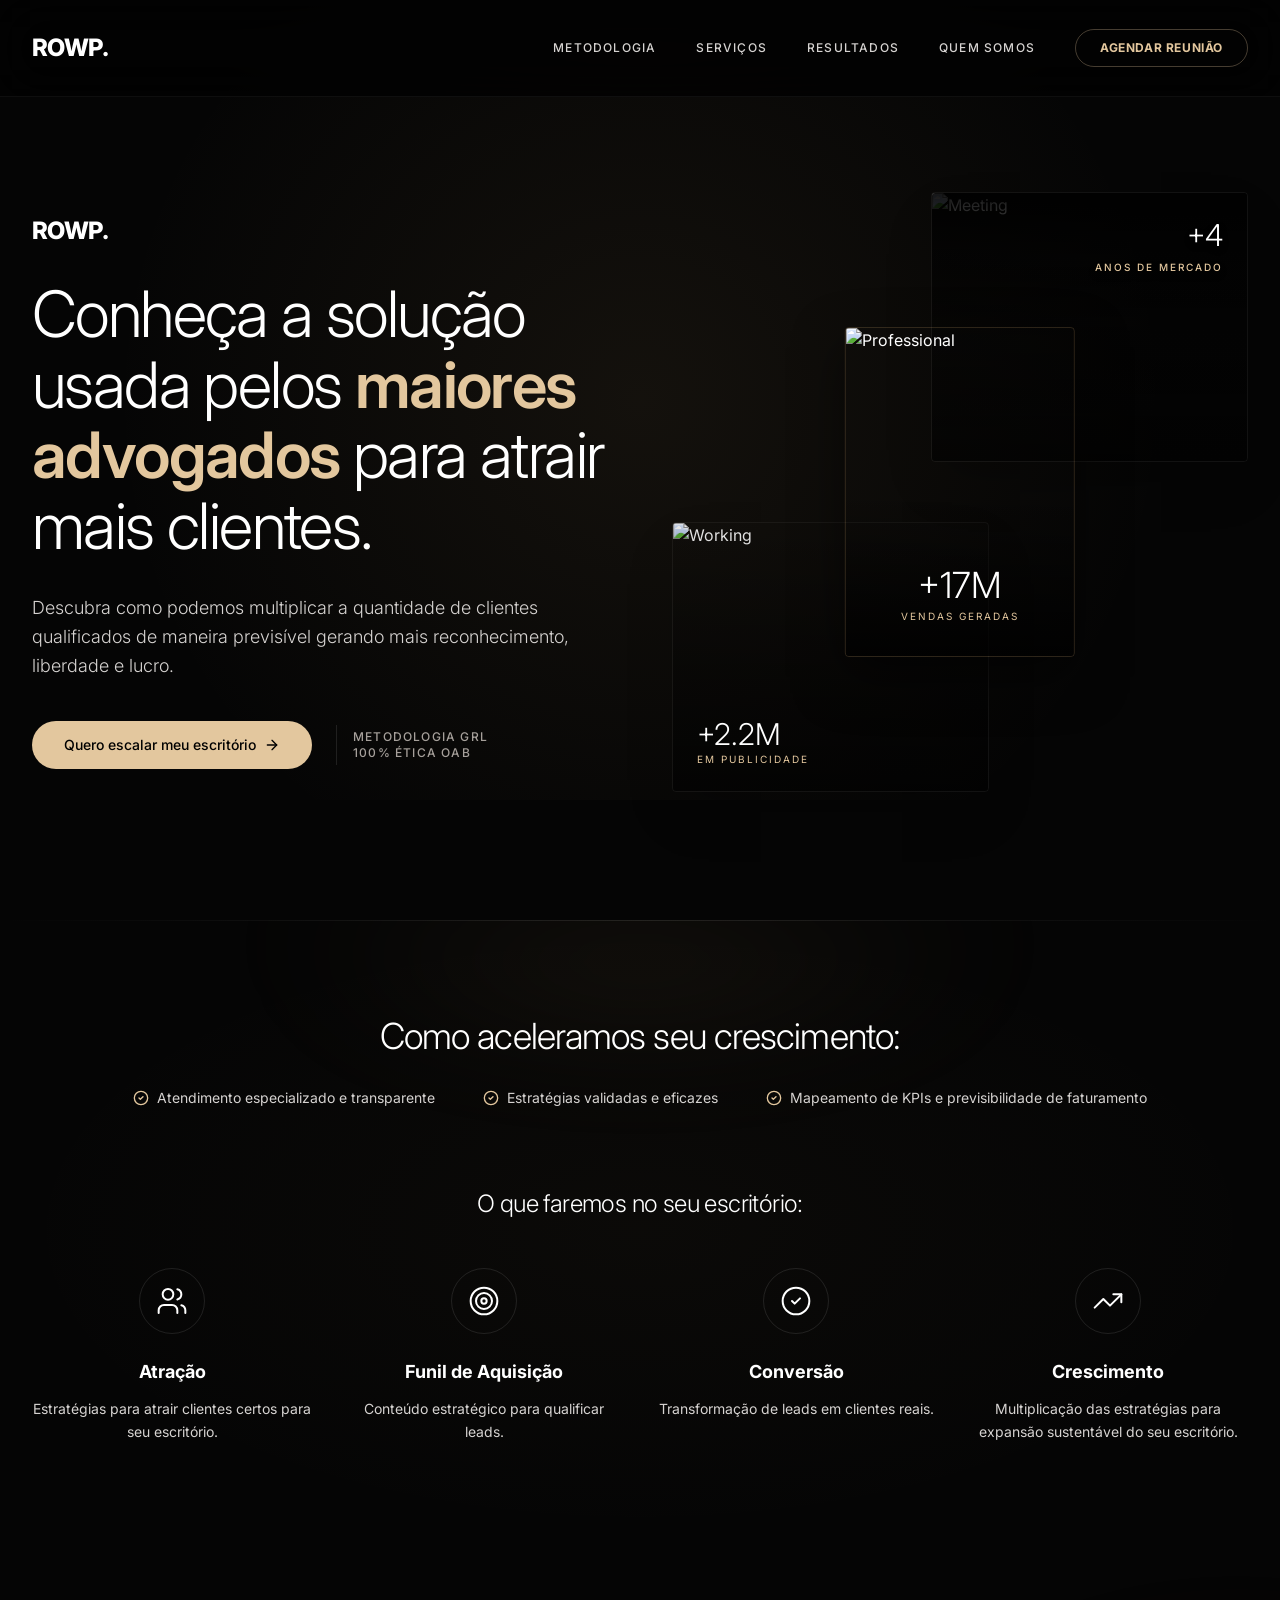
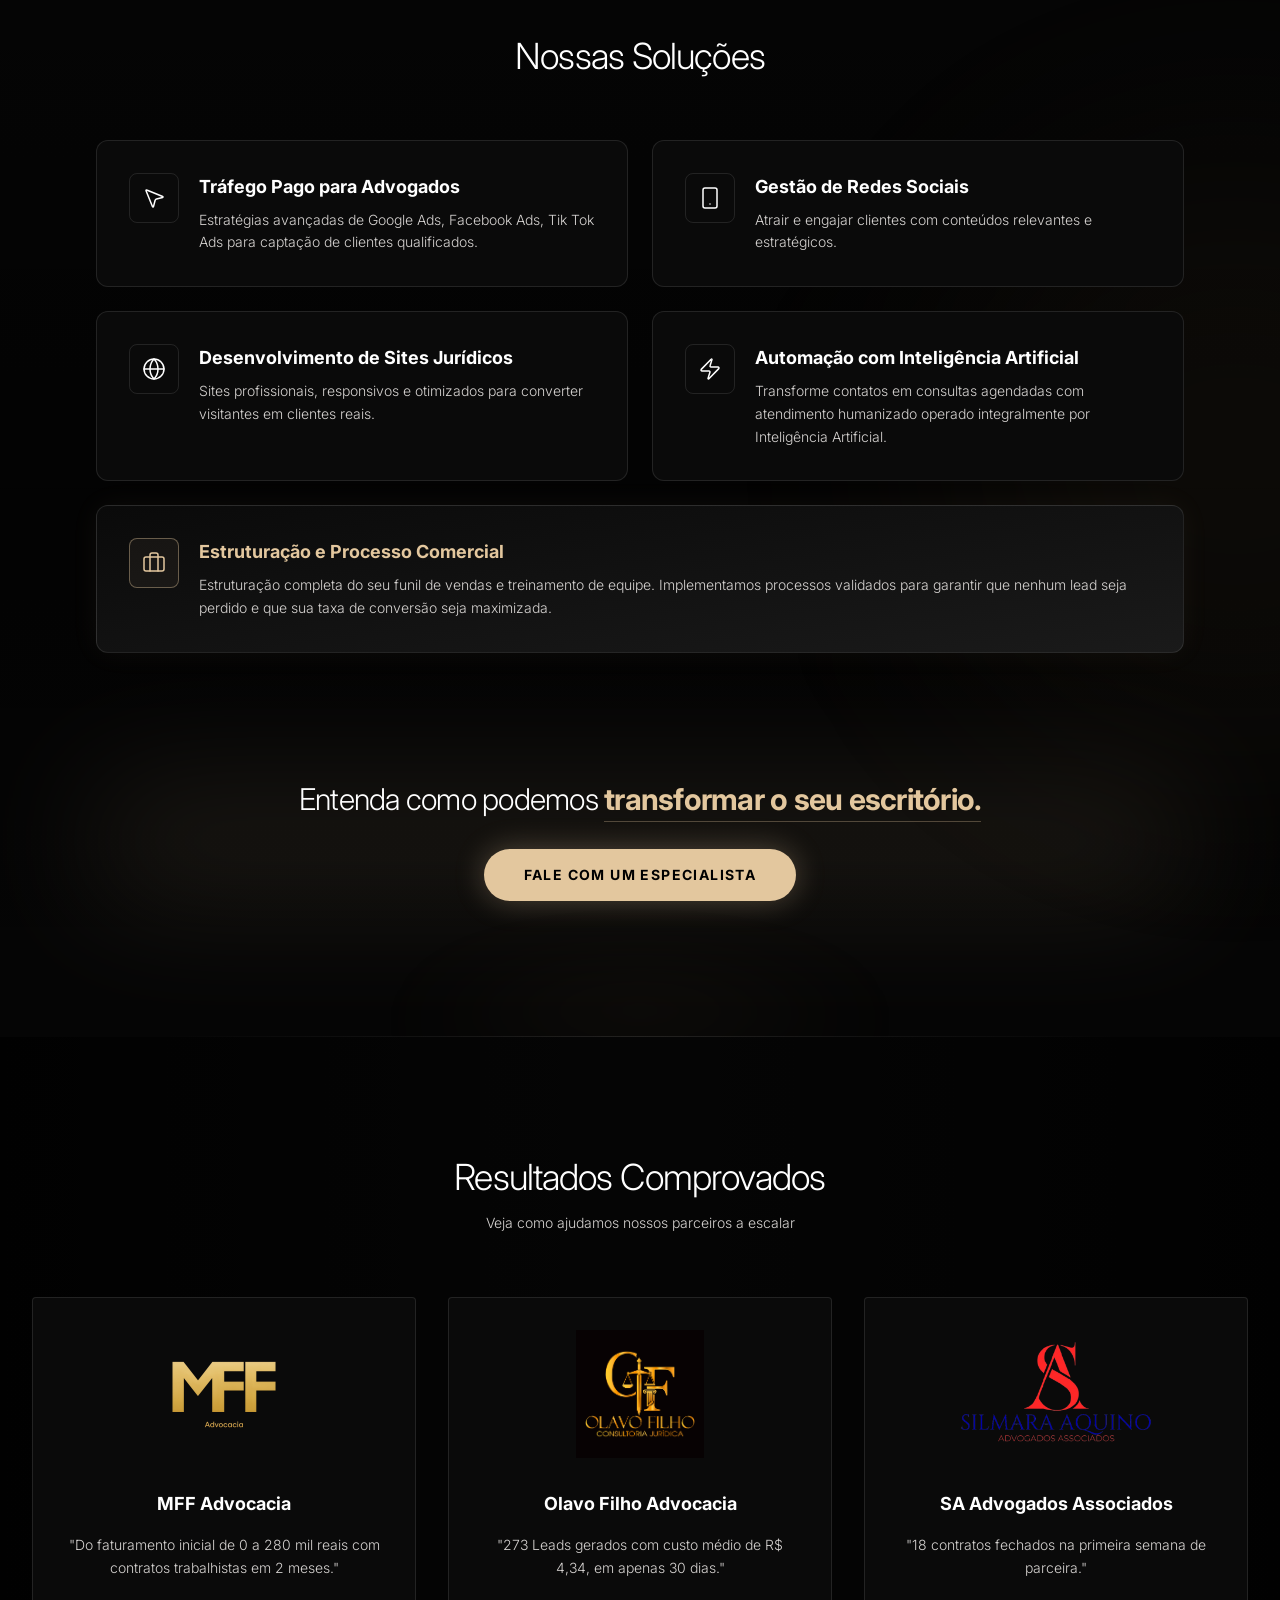
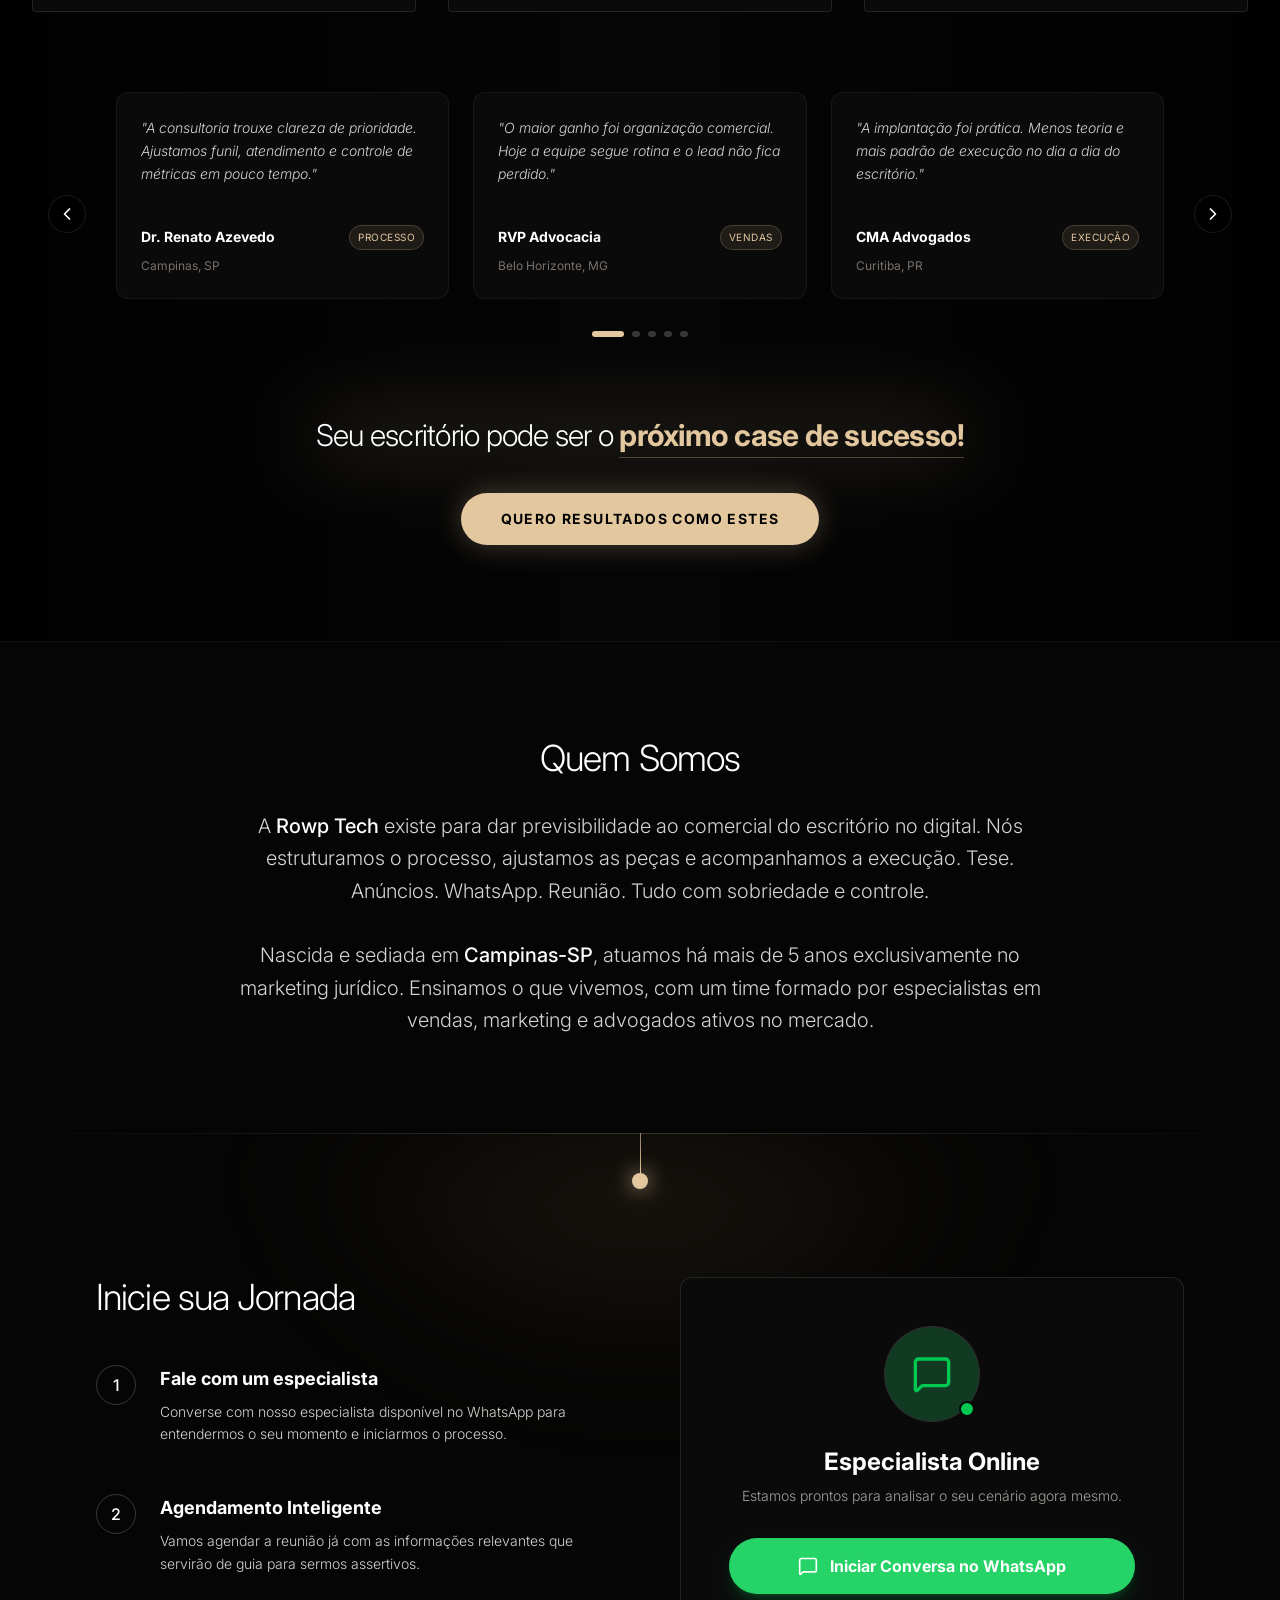
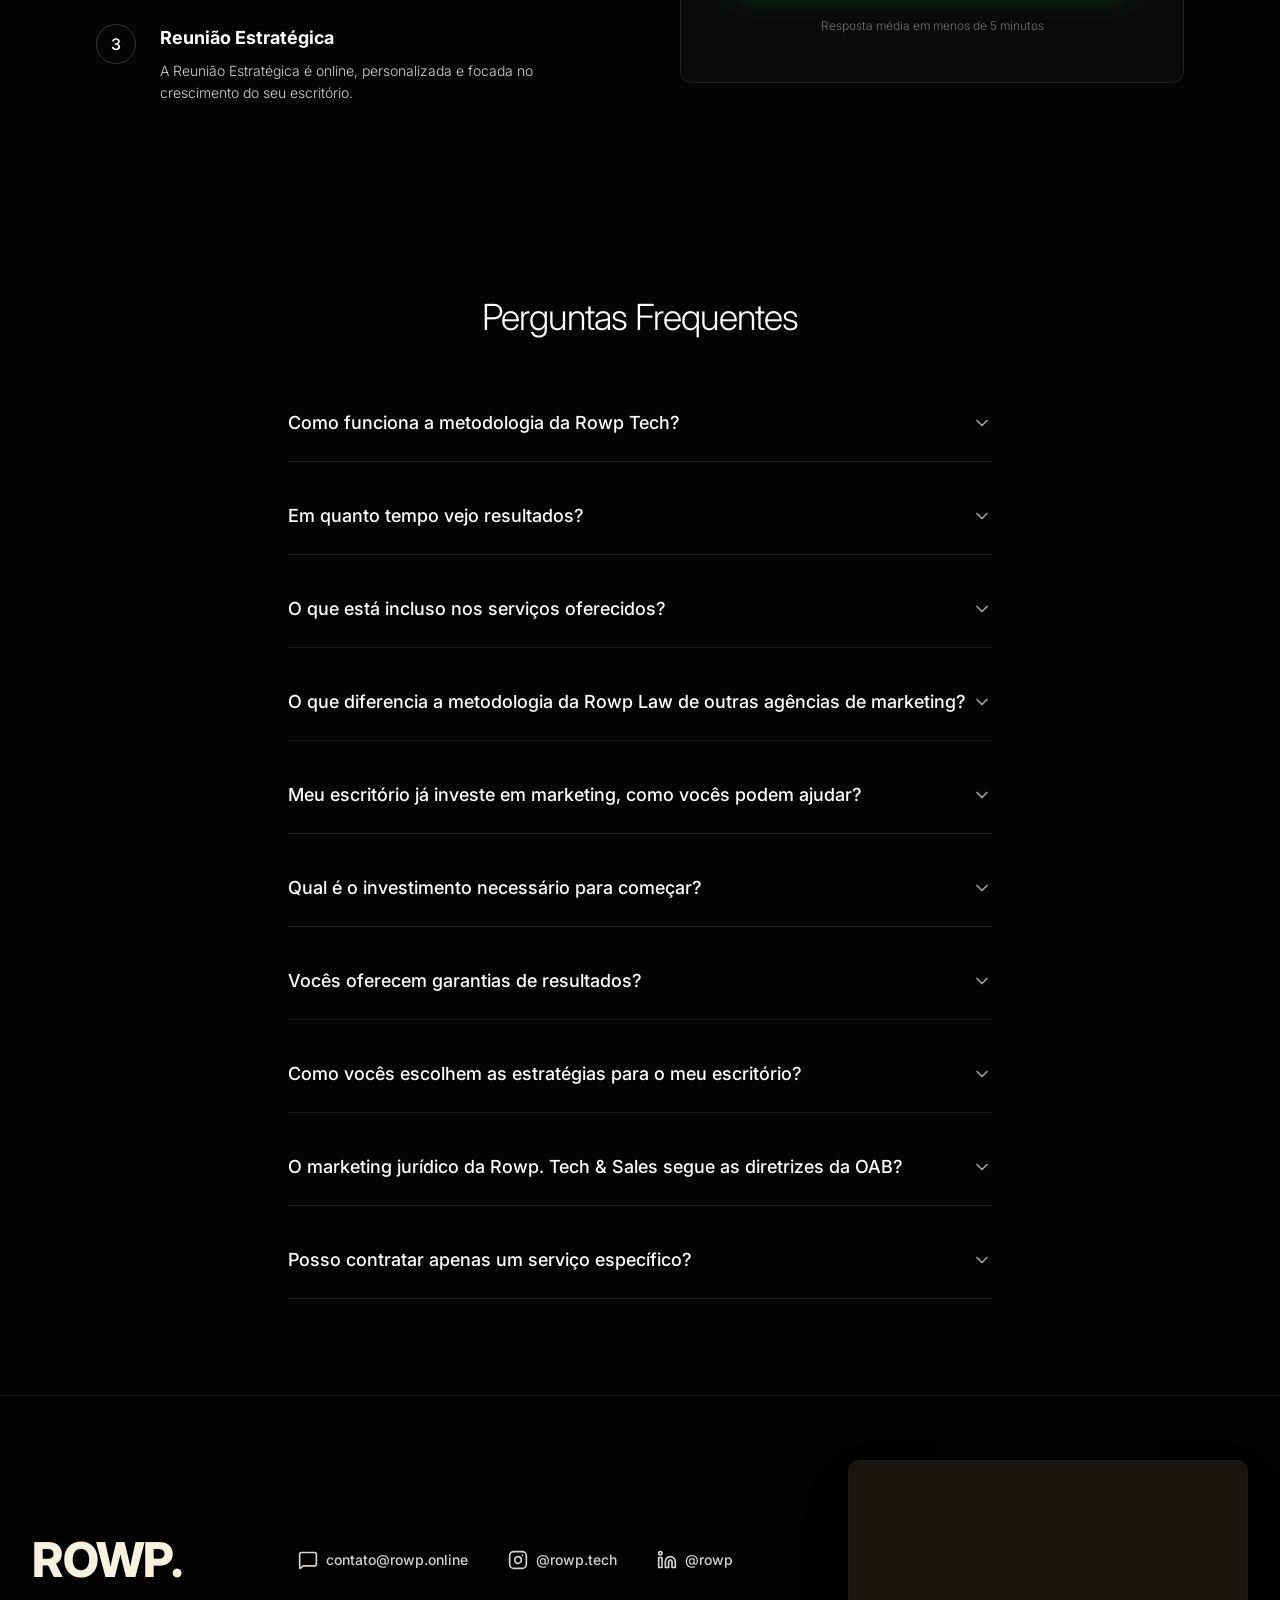
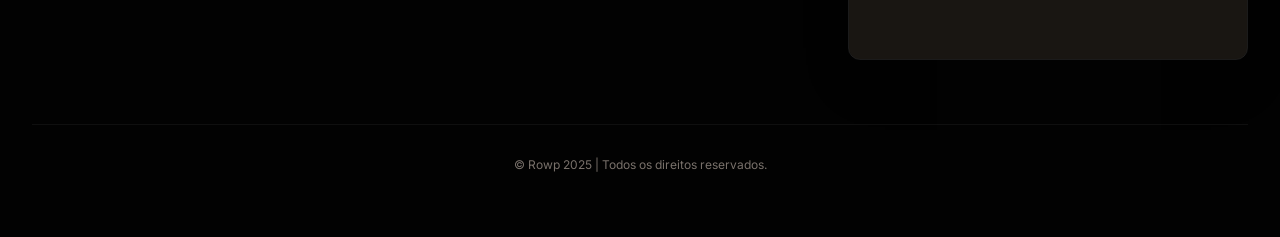
==== commit d3139459: "fix: updated main page" ====
--- a/index.html
+++ b/index.html
@@ -19,13 +19,14 @@
     <link rel="preconnect" href="https://fonts.googleapis.com">
     <link rel="preconnect" href="https://fonts.gstatic.com" crossorigin>
     <link rel="preconnect" href="https://images.unsplash.com">
+    <script type="module" crossorigin src="/assets/index-79gX6ewW.js"></script>
+    <link rel="stylesheet" crossorigin href="/assets/index-DgXBZEXP.css">
   </head>
   <body>
     <noscript><img height="1" width="1" style="display:none"
     src="https://www.facebook.com/tr?id=4180066078919958&ev=PageView&noscript=1"
     /></noscript>
     <div id="root"></div>
-    <script type="module" src="/src/main.tsx"></script>
   </body>
 </html>
 
--- a/assets/index-DgXBZEXP.css
+++ b/assets/index-DgXBZEXP.css
@@ -0,0 +1 @@
+@import"https://fonts.googleapis.com/css2?family=Inter:wght@300;400;500;600;700&display=swap";/*! tailwindcss v4.2.0 | MIT License | https://tailwindcss.com */@layer properties{@supports (((-webkit-hyphens:none)) and (not (margin-trim:inline))) or ((-moz-orient:inline) and (not (color:rgb(from red r g b)))){*,:before,:after,::backdrop{--tw-translate-x:0;--tw-translate-y:0;--tw-translate-z:0;--tw-rotate-x:initial;--tw-rotate-y:initial;--tw-rotate-z:initial;--tw-skew-x:initial;--tw-skew-y:initial;--tw-space-y-reverse:0;--tw-space-x-reverse:0;--tw-border-style:solid;--tw-gradient-position:initial;--tw-gradient-from:#0000;--tw-gradient-via:#0000;--tw-gradient-to:#0000;--tw-gradient-stops:initial;--tw-gradient-via-stops:initial;--tw-gradient-from-position:0%;--tw-gradient-via-position:50%;--tw-gradient-to-position:100%;--tw-leading:initial;--tw-font-weight:initial;--tw-tracking:initial;--tw-shadow:0 0 #0000;--tw-shadow-color:initial;--tw-shadow-alpha:100%;--tw-inset-shadow:0 0 #0000;--tw-inset-shadow-color:initial;--tw-inset-shadow-alpha:100%;--tw-ring-color:initial;--tw-ring-shadow:0 0 #0000;--tw-inset-ring-color:initial;--tw-inset-ring-shadow:0 0 #0000;--tw-ring-inset:initial;--tw-ring-offset-width:0px;--tw-ring-offset-color:#fff;--tw-ring-offset-shadow:0 0 #0000;--tw-blur:initial;--tw-brightness:initial;--tw-contrast:initial;--tw-grayscale:initial;--tw-hue-rotate:initial;--tw-invert:initial;--tw-opacity:initial;--tw-saturate:initial;--tw-sepia:initial;--tw-drop-shadow:initial;--tw-drop-shadow-color:initial;--tw-drop-shadow-alpha:100%;--tw-drop-shadow-size:initial;--tw-backdrop-blur:initial;--tw-backdrop-brightness:initial;--tw-backdrop-contrast:initial;--tw-backdrop-grayscale:initial;--tw-backdrop-hue-rotate:initial;--tw-backdrop-invert:initial;--tw-backdrop-opacity:initial;--tw-backdrop-saturate:initial;--tw-backdrop-sepia:initial;--tw-duration:initial;--tw-ease:initial;--tw-scale-x:1;--tw-scale-y:1;--tw-scale-z:1}}}@layer theme{:root,:host{--font-sans:"Inter", ui-sans-serif, system-ui, sans-serif;--font-mono:ui-monospace, SFMono-Regular, Menlo, Monaco, Consolas, "Liberation Mono", "Courier New", monospace;--color-green-500:oklch(72.3% .219 149.579);--color-stone-300:oklch(86.9% .005 56.366);--color-stone-400:oklch(70.9% .01 56.259);--color-stone-500:oklch(55.3% .013 58.071);--color-black:#000;--color-white:#fff;--spacing:.25rem;--container-xs:20rem;--container-xl:36rem;--container-3xl:48rem;--container-4xl:56rem;--container-6xl:72rem;--container-7xl:80rem;--text-xs:.75rem;--text-xs--line-height:calc(1 / .75);--text-sm:.875rem;--text-sm--line-height:calc(1.25 / .875);--text-base:1rem;--text-base--line-height: 1.5 ;--text-lg:1.125rem;--text-lg--line-height:calc(1.75 / 1.125);--text-xl:1.25rem;--text-xl--line-height:calc(1.75 / 1.25);--text-2xl:1.5rem;--text-2xl--line-height:calc(2 / 1.5);--text-3xl:1.875rem;--text-3xl--line-height: 1.2 ;--text-4xl:2.25rem;--text-4xl--line-height:calc(2.5 / 2.25);--text-5xl:3rem;--text-5xl--line-height:1;--text-6xl:3.75rem;--text-6xl--line-height:1;--font-weight-light:300;--font-weight-medium:500;--font-weight-semibold:600;--font-weight-bold:700;--font-weight-extrabold:800;--tracking-tight:-.025em;--tracking-wider:.05em;--tracking-widest:.1em;--leading-relaxed:1.625;--radius-sm:.25rem;--radius-md:.375rem;--radius-lg:.5rem;--radius-xl:.75rem;--drop-shadow-lg:0 4px 4px #00000026;--ease-out:cubic-bezier(0, 0, .2, 1);--animate-pulse:pulse 2s cubic-bezier(.4, 0, .6, 1) infinite;--blur-sm:8px;--blur-xl:24px;--blur-2xl:40px;--blur-3xl:64px;--default-transition-duration:.15s;--default-transition-timing-function:cubic-bezier(.4, 0, .2, 1);--default-font-family:var(--font-sans);--default-mono-font-family:var(--font-mono);--color-gold-100:#f9f1e0;--color-gold-300:#e3c79e;--color-gold-500:#c5a068}}@layer base{*,:after,:before,::backdrop{box-sizing:border-box;border:0 solid;margin:0;padding:0}::file-selector-button{box-sizing:border-box;border:0 solid;margin:0;padding:0}html,:host{-webkit-text-size-adjust:100%;-moz-tab-size:4;tab-size:4;line-height:1.5;font-family:var(--default-font-family,ui-sans-serif, system-ui, sans-serif, "Apple Color Emoji", "Segoe UI Emoji", "Segoe UI Symbol", "Noto Color Emoji");font-feature-settings:var(--default-font-feature-settings,normal);font-variation-settings:var(--default-font-variation-settings,normal);-webkit-tap-highlight-color:transparent}hr{height:0;color:inherit;border-top-width:1px}abbr:where([title]){-webkit-text-decoration:underline dotted;text-decoration:underline dotted}h1,h2,h3,h4,h5,h6{font-size:inherit;font-weight:inherit}a{color:inherit;-webkit-text-decoration:inherit;text-decoration:inherit}b,strong{font-weight:bolder}code,kbd,samp,pre{font-family:var(--default-mono-font-family,ui-monospace, SFMono-Regular, Menlo, Monaco, Consolas, "Liberation Mono", "Courier New", monospace);font-feature-settings:var(--default-mono-font-feature-settings,normal);font-variation-settings:var(--default-mono-font-variation-settings,normal);font-size:1em}small{font-size:80%}sub,sup{vertical-align:baseline;font-size:75%;line-height:0;position:relative}sub{bottom:-.25em}sup{top:-.5em}table{text-indent:0;border-color:inherit;border-collapse:collapse}:-moz-focusring{outline:auto}progress{vertical-align:baseline}summary{display:list-item}ol,ul,menu{list-style:none}img,svg,video,canvas,audio,iframe,embed,object{vertical-align:middle;display:block}img,video{max-width:100%;height:auto}button,input,select,optgroup,textarea{font:inherit;font-feature-settings:inherit;font-variation-settings:inherit;letter-spacing:inherit;color:inherit;opacity:1;background-color:#0000;border-radius:0}::file-selector-button{font:inherit;font-feature-settings:inherit;font-variation-settings:inherit;letter-spacing:inherit;color:inherit;opacity:1;background-color:#0000;border-radius:0}:where(select:is([multiple],[size])) optgroup{font-weight:bolder}:where(select:is([multiple],[size])) optgroup option{padding-inline-start:20px}::file-selector-button{margin-inline-end:4px}::placeholder{opacity:1}@supports (not ((-webkit-appearance:-apple-pay-button))) or (contain-intrinsic-size:1px){::placeholder{color:currentColor}@supports (color:color-mix(in lab,red,red)){::placeholder{color:color-mix(in oklab,currentcolor 50%,transparent)}}}textarea{resize:vertical}::-webkit-search-decoration{-webkit-appearance:none}::-webkit-date-and-time-value{min-height:1lh;text-align:inherit}::-webkit-datetime-edit{display:inline-flex}::-webkit-datetime-edit-fields-wrapper{padding:0}::-webkit-datetime-edit{padding-block:0}::-webkit-datetime-edit-year-field{padding-block:0}::-webkit-datetime-edit-month-field{padding-block:0}::-webkit-datetime-edit-day-field{padding-block:0}::-webkit-datetime-edit-hour-field{padding-block:0}::-webkit-datetime-edit-minute-field{padding-block:0}::-webkit-datetime-edit-second-field{padding-block:0}::-webkit-datetime-edit-millisecond-field{padding-block:0}::-webkit-datetime-edit-meridiem-field{padding-block:0}::-webkit-calendar-picker-indicator{line-height:1}:-moz-ui-invalid{box-shadow:none}button,input:where([type=button],[type=reset],[type=submit]){-webkit-appearance:button;-moz-appearance:button;appearance:button}::file-selector-button{-webkit-appearance:button;-moz-appearance:button;appearance:button}::-webkit-inner-spin-button{height:auto}::-webkit-outer-spin-button{height:auto}[hidden]:where(:not([hidden=until-found])){display:none!important}body{font-family:var(--font-sans);color:var(--color-white);-webkit-font-smoothing:antialiased;-moz-osx-font-smoothing:grayscale;background-color:#020202;background-image:url("data:image/svg+xml,%3Csvg viewBox='0 0 200 200' xmlns='http://www.w3.org/2000/svg'%3E%3Cfilter id='noiseFilter'%3E%3CfeTurbulence type='fractalNoise' baseFrequency='0.8' numOctaves='3' stitchTiles='stitch'/%3E%3C/filter%3E%3Crect width='100%25' height='100%25' filter='url(%23noiseFilter)' opacity='0.07'/%3E%3C/svg%3E"),repeating-linear-gradient(90deg,#0000 0,#0000 119px,#ffffff05 120px),radial-gradient(circle at 50% 0,#c5a0681f,#0000 60%),radial-gradient(circle at 0%,#c5a0680d,#0000 50%),radial-gradient(circle at 100% 80%,#c5a0680d,#0000 50%);background-attachment:fixed}}@layer components;@layer utilities{.pointer-events-none{pointer-events:none}.absolute{position:absolute}.fixed{position:fixed}.relative{position:relative}.static{position:static}.inset-0{inset:calc(var(--spacing) * 0)}.top-0{top:calc(var(--spacing) * 0)}.top-1\/2{top:50%}.top-6{top:calc(var(--spacing) * 6)}.top-\[20\%\]{top:20%}.-right-\[20\%\]{right:-20%}.right-0{right:calc(var(--spacing) * 0)}.right-1{right:calc(var(--spacing) * 1)}.right-6{right:calc(var(--spacing) * 6)}.bottom-0{bottom:calc(var(--spacing) * 0)}.bottom-1{bottom:calc(var(--spacing) * 1)}.bottom-6{bottom:calc(var(--spacing) * 6)}.bottom-8{bottom:calc(var(--spacing) * 8)}.left-0{left:calc(var(--spacing) * 0)}.left-1\/2{left:50%}.left-6{left:calc(var(--spacing) * 6)}.z-10{z-index:10}.z-20{z-index:20}.z-30{z-index:30}.z-50{z-index:50}.mx-auto{margin-inline:auto}.mt-4{margin-top:calc(var(--spacing) * 4)}.mt-6{margin-top:calc(var(--spacing) * 6)}.mt-8{margin-top:calc(var(--spacing) * 8)}.mt-16{margin-top:calc(var(--spacing) * 16)}.mt-20{margin-top:calc(var(--spacing) * 20)}.mt-32{margin-top:calc(var(--spacing) * 32)}.-mr-2{margin-right:calc(var(--spacing) * -2)}.-mr-4{margin-right:calc(var(--spacing) * -4)}.mb-1{margin-bottom:calc(var(--spacing) * 1)}.mb-2{margin-bottom:calc(var(--spacing) * 2)}.mb-3{margin-bottom:calc(var(--spacing) * 3)}.mb-4{margin-bottom:calc(var(--spacing) * 4)}.mb-6{margin-bottom:calc(var(--spacing) * 6)}.mb-8{margin-bottom:calc(var(--spacing) * 8)}.mb-10{margin-bottom:calc(var(--spacing) * 10)}.mb-12{margin-bottom:calc(var(--spacing) * 12)}.mb-16{margin-bottom:calc(var(--spacing) * 16)}.mb-20{margin-bottom:calc(var(--spacing) * 20)}.-ml-4{margin-left:calc(var(--spacing) * -4)}.ml-2{margin-left:calc(var(--spacing) * 2)}.ml-10{margin-left:calc(var(--spacing) * 10)}.block{display:block}.flex{display:flex}.grid{display:grid}.hidden{display:none}.inline-block{display:inline-block}.inline-flex{display:inline-flex}.h-1\.5{height:calc(var(--spacing) * 1.5)}.h-4{height:calc(var(--spacing) * 4)}.h-5{height:calc(var(--spacing) * 5)}.h-6{height:calc(var(--spacing) * 6)}.h-8{height:calc(var(--spacing) * 8)}.h-10{height:calc(var(--spacing) * 10)}.h-20{height:calc(var(--spacing) * 20)}.h-24{height:calc(var(--spacing) * 24)}.h-32{height:calc(var(--spacing) * 32)}.h-64{height:calc(var(--spacing) * 64)}.h-\[1px\]{height:1px}.h-\[45\%\]{height:45%}.h-\[55\%\]{height:55%}.h-\[200px\]{height:200px}.h-\[600px\]{height:600px}.h-\[800px\]{height:800px}.h-full{height:100%}.h-px{height:1px}.max-h-full{max-height:100%}.min-h-screen{min-height:100vh}.w-2{width:calc(var(--spacing) * 2)}.w-3\/4{width:75%}.w-4{width:calc(var(--spacing) * 4)}.w-5{width:calc(var(--spacing) * 5)}.w-6{width:calc(var(--spacing) * 6)}.w-8{width:calc(var(--spacing) * 8)}.w-10{width:calc(var(--spacing) * 10)}.w-24{width:calc(var(--spacing) * 24)}.w-\[1px\]{width:1px}.w-\[40\%\]{width:40%}.w-\[55\%\]{width:55%}.w-\[60\%\]{width:60%}.w-\[600px\]{width:600px}.w-full{width:100%}.max-w-3xl{max-width:var(--container-3xl)}.max-w-4xl{max-width:var(--container-4xl)}.max-w-6xl{max-width:var(--container-6xl)}.max-w-7xl{max-width:var(--container-7xl)}.max-w-\[80\%\]{max-width:80%}.max-w-xl{max-width:var(--container-xl)}.max-w-xs{max-width:var(--container-xs)}.min-w-full{min-width:100%}.flex-shrink-0,.shrink-0{flex-shrink:0}.-translate-x-1\/2{--tw-translate-x: -50% ;translate:var(--tw-translate-x) var(--tw-translate-y)}.-translate-y-1\/2{--tw-translate-y: -50% ;translate:var(--tw-translate-x) var(--tw-translate-y)}.transform{transform:var(--tw-rotate-x,) var(--tw-rotate-y,) var(--tw-rotate-z,) var(--tw-skew-x,) var(--tw-skew-y,)}.animate-pulse{animation:var(--animate-pulse)}.cursor-pointer{cursor:pointer}.resize{resize:both}.list-none{list-style-type:none}.grid-cols-1{grid-template-columns:repeat(1,minmax(0,1fr))}.flex-col{flex-direction:column}.items-center{align-items:center}.items-end{align-items:flex-end}.items-start{align-items:flex-start}.justify-between{justify-content:space-between}.justify-center{justify-content:center}.gap-2{gap:calc(var(--spacing) * 2)}.gap-3{gap:calc(var(--spacing) * 3)}.gap-5{gap:calc(var(--spacing) * 5)}.gap-6{gap:calc(var(--spacing) * 6)}.gap-8{gap:calc(var(--spacing) * 8)}.gap-12{gap:calc(var(--spacing) * 12)}.gap-16{gap:calc(var(--spacing) * 16)}.gap-20{gap:calc(var(--spacing) * 20)}:where(.space-y-1>:not(:last-child)){--tw-space-y-reverse:0;margin-block-start:calc(calc(var(--spacing) * 1) * var(--tw-space-y-reverse));margin-block-end:calc(calc(var(--spacing) * 1) * calc(1 - var(--tw-space-y-reverse)))}:where(.space-y-4>:not(:last-child)){--tw-space-y-reverse:0;margin-block-start:calc(calc(var(--spacing) * 4) * var(--tw-space-y-reverse));margin-block-end:calc(calc(var(--spacing) * 4) * calc(1 - var(--tw-space-y-reverse)))}:where(.space-y-12>:not(:last-child)){--tw-space-y-reverse:0;margin-block-start:calc(calc(var(--spacing) * 12) * var(--tw-space-y-reverse));margin-block-end:calc(calc(var(--spacing) * 12) * calc(1 - var(--tw-space-y-reverse)))}:where(.space-x-10>:not(:last-child)){--tw-space-x-reverse:0;margin-inline-start:calc(calc(var(--spacing) * 10) * var(--tw-space-x-reverse));margin-inline-end:calc(calc(var(--spacing) * 10) * calc(1 - var(--tw-space-x-reverse)))}.overflow-hidden{overflow:hidden}.rounded-full{border-radius:3.40282e38px}.rounded-lg{border-radius:var(--radius-lg)}.rounded-md{border-radius:var(--radius-md)}.rounded-sm{border-radius:var(--radius-sm)}.rounded-xl{border-radius:var(--radius-xl)}.border{border-style:var(--tw-border-style);border-width:1px}.border-2{border-style:var(--tw-border-style);border-width:2px}.border-t{border-top-style:var(--tw-border-style);border-top-width:1px}.border-b{border-bottom-style:var(--tw-border-style);border-bottom-width:1px}.border-l{border-left-style:var(--tw-border-style);border-left-width:1px}.border-\[\#0A0A0A\]{border-color:#0a0a0a}.border-gold-300\/20{border-color:#e3c79e33}@supports (color:color-mix(in lab,red,red)){.border-gold-300\/20{border-color:color-mix(in oklab,var(--color-gold-300) 20%,transparent)}}.border-gold-300\/30{border-color:#e3c79e4d}@supports (color:color-mix(in lab,red,red)){.border-gold-300\/30{border-color:color-mix(in oklab,var(--color-gold-300) 30%,transparent)}}.border-gold-300\/40{border-color:#e3c79e66}@supports (color:color-mix(in lab,red,red)){.border-gold-300\/40{border-color:color-mix(in oklab,var(--color-gold-300) 40%,transparent)}}.border-gold-500\/20{border-color:#c5a06833}@supports (color:color-mix(in lab,red,red)){.border-gold-500\/20{border-color:color-mix(in oklab,var(--color-gold-500) 20%,transparent)}}.border-white\/5{border-color:#ffffff0d}@supports (color:color-mix(in lab,red,red)){.border-white\/5{border-color:color-mix(in oklab,var(--color-white) 5%,transparent)}}.border-white\/10{border-color:#ffffff1a}@supports (color:color-mix(in lab,red,red)){.border-white\/10{border-color:color-mix(in oklab,var(--color-white) 10%,transparent)}}.border-white\/20{border-color:#fff3}@supports (color:color-mix(in lab,red,red)){.border-white\/20{border-color:color-mix(in oklab,var(--color-white) 20%,transparent)}}.bg-\[\#0A0A0A\]{background-color:#0a0a0a}.bg-\[\#25D366\]{background-color:#25d366}.bg-\[\#020202\]{background-color:#020202}.bg-\[\#020202\]\/80{background-color:#020202cc}.bg-\[\#050505\]{background-color:#050505}.bg-black\/50{background-color:#00000080}@supports (color:color-mix(in lab,red,red)){.bg-black\/50{background-color:color-mix(in oklab,var(--color-black) 50%,transparent)}}.bg-gold-300{background-color:var(--color-gold-300)}.bg-gold-300\/5{background-color:#e3c79e0d}@supports (color:color-mix(in lab,red,red)){.bg-gold-300\/5{background-color:color-mix(in oklab,var(--color-gold-300) 5%,transparent)}}.bg-gold-300\/10{background-color:#e3c79e1a}@supports (color:color-mix(in lab,red,red)){.bg-gold-300\/10{background-color:color-mix(in oklab,var(--color-gold-300) 10%,transparent)}}.bg-gold-500\/5{background-color:#c5a0680d}@supports (color:color-mix(in lab,red,red)){.bg-gold-500\/5{background-color:color-mix(in oklab,var(--color-gold-500) 5%,transparent)}}.bg-green-500{background-color:var(--color-green-500)}.bg-green-500\/20{background-color:#00c75833}@supports (color:color-mix(in lab,red,red)){.bg-green-500\/20{background-color:color-mix(in oklab,var(--color-green-500) 20%,transparent)}}.bg-white\/5{background-color:#ffffff0d}@supports (color:color-mix(in lab,red,red)){.bg-white\/5{background-color:color-mix(in oklab,var(--color-white) 5%,transparent)}}.bg-white\/20{background-color:#fff3}@supports (color:color-mix(in lab,red,red)){.bg-white\/20{background-color:color-mix(in oklab,var(--color-white) 20%,transparent)}}.bg-gradient-to-b{--tw-gradient-position:to bottom in oklab;background-image:linear-gradient(var(--tw-gradient-stops))}.bg-gradient-to-br{--tw-gradient-position:to bottom right in oklab;background-image:linear-gradient(var(--tw-gradient-stops))}.bg-gradient-to-r{--tw-gradient-position:to right in oklab;background-image:linear-gradient(var(--tw-gradient-stops))}.bg-gradient-to-t{--tw-gradient-position:to top in oklab;background-image:linear-gradient(var(--tw-gradient-stops))}.bg-\[linear-gradient\(to_right\,rgba\(0\,0\,0\,0\.8\)\,transparent\,rgba\(0\,0\,0\,0\.8\)\)\]{background-image:linear-gradient(90deg,#000c,#0000,#000c)}.bg-\[radial-gradient\(circle_at_center\,rgba\(197\,160\,104\,0\.08\)_0\%\,transparent_70\%\)\]{background-image:radial-gradient(circle,#c5a06814,#0000 70%)}.bg-\[radial-gradient\(ellipse_at_bottom\,rgba\(197\,160\,104\,0\.1\)_0\%\,transparent_70\%\)\]{background-image:radial-gradient(at bottom,#c5a0681a,#0000 70%)}.bg-\[radial-gradient\(ellipse_at_center\,rgba\(197\,160\,104\,0\.03\)_0\%\,transparent_70\%\)\]{background-image:radial-gradient(#c5a06808,#0000 70%)}.bg-\[radial-gradient\(ellipse_at_top\,rgba\(197\,160\,104\,0\.15\)_0\%\,transparent_70\%\)\]{background-image:radial-gradient(at top,#c5a06826,#0000 70%)}.from-\[\#0A0A0A\]{--tw-gradient-from:#0a0a0a;--tw-gradient-stops:var(--tw-gradient-via-stops,var(--tw-gradient-position), var(--tw-gradient-from) var(--tw-gradient-from-position), var(--tw-gradient-to) var(--tw-gradient-to-position))}.from-black\/60{--tw-gradient-from:#0009}@supports (color:color-mix(in lab,red,red)){.from-black\/60{--tw-gradient-from:color-mix(in oklab, var(--color-black) 60%, transparent)}}.from-black\/60{--tw-gradient-stops:var(--tw-gradient-via-stops,var(--tw-gradient-position), var(--tw-gradient-from) var(--tw-gradient-from-position), var(--tw-gradient-to) var(--tw-gradient-to-position))}.from-black\/80{--tw-gradient-from:#000c}@supports (color:color-mix(in lab,red,red)){.from-black\/80{--tw-gradient-from:color-mix(in oklab, var(--color-black) 80%, transparent)}}.from-black\/80{--tw-gradient-stops:var(--tw-gradient-via-stops,var(--tw-gradient-position), var(--tw-gradient-from) var(--tw-gradient-from-position), var(--tw-gradient-to) var(--tw-gradient-to-position))}.from-black\/90{--tw-gradient-from:#000000e6}@supports (color:color-mix(in lab,red,red)){.from-black\/90{--tw-gradient-from:color-mix(in oklab, var(--color-black) 90%, transparent)}}.from-black\/90{--tw-gradient-stops:var(--tw-gradient-via-stops,var(--tw-gradient-position), var(--tw-gradient-from) var(--tw-gradient-from-position), var(--tw-gradient-to) var(--tw-gradient-to-position))}.from-transparent{--tw-gradient-from:transparent;--tw-gradient-stops:var(--tw-gradient-via-stops,var(--tw-gradient-position), var(--tw-gradient-from) var(--tw-gradient-from-position), var(--tw-gradient-to) var(--tw-gradient-to-position))}.via-black\/20{--tw-gradient-via:#0003}@supports (color:color-mix(in lab,red,red)){.via-black\/20{--tw-gradient-via:color-mix(in oklab, var(--color-black) 20%, transparent)}}.via-black\/20{--tw-gradient-via-stops:var(--tw-gradient-position), var(--tw-gradient-from) var(--tw-gradient-from-position), var(--tw-gradient-via) var(--tw-gradient-via-position), var(--tw-gradient-to) var(--tw-gradient-to-position);--tw-gradient-stops:var(--tw-gradient-via-stops)}.via-black\/50{--tw-gradient-via:#00000080}@supports (color:color-mix(in lab,red,red)){.via-black\/50{--tw-gradient-via:color-mix(in oklab, var(--color-black) 50%, transparent)}}.via-black\/50{--tw-gradient-via-stops:var(--tw-gradient-position), var(--tw-gradient-from) var(--tw-gradient-from-position), var(--tw-gradient-via) var(--tw-gradient-via-position), var(--tw-gradient-to) var(--tw-gradient-to-position);--tw-gradient-stops:var(--tw-gradient-via-stops)}.via-gold-300\/20{--tw-gradient-via:#e3c79e33}@supports (color:color-mix(in lab,red,red)){.via-gold-300\/20{--tw-gradient-via:color-mix(in oklab, var(--color-gold-300) 20%, transparent)}}.via-gold-300\/20{--tw-gradient-via-stops:var(--tw-gradient-position), var(--tw-gradient-from) var(--tw-gradient-from-position), var(--tw-gradient-via) var(--tw-gradient-via-position), var(--tw-gradient-to) var(--tw-gradient-to-position);--tw-gradient-stops:var(--tw-gradient-via-stops)}.via-gold-300\/50{--tw-gradient-via:#e3c79e80}@supports (color:color-mix(in lab,red,red)){.via-gold-300\/50{--tw-gradient-via:color-mix(in oklab, var(--color-gold-300) 50%, transparent)}}.via-gold-300\/50{--tw-gradient-via-stops:var(--tw-gradient-position), var(--tw-gradient-from) var(--tw-gradient-from-position), var(--tw-gradient-via) var(--tw-gradient-via-position), var(--tw-gradient-to) var(--tw-gradient-to-position);--tw-gradient-stops:var(--tw-gradient-via-stops)}.via-transparent{--tw-gradient-via:transparent;--tw-gradient-via-stops:var(--tw-gradient-position), var(--tw-gradient-from) var(--tw-gradient-from-position), var(--tw-gradient-via) var(--tw-gradient-via-position), var(--tw-gradient-to) var(--tw-gradient-to-position);--tw-gradient-stops:var(--tw-gradient-via-stops)}.via-white\/10{--tw-gradient-via:#ffffff1a}@supports (color:color-mix(in lab,red,red)){.via-white\/10{--tw-gradient-via:color-mix(in oklab, var(--color-white) 10%, transparent)}}.via-white\/10{--tw-gradient-via-stops:var(--tw-gradient-position), var(--tw-gradient-from) var(--tw-gradient-from-position), var(--tw-gradient-via) var(--tw-gradient-via-position), var(--tw-gradient-to) var(--tw-gradient-to-position);--tw-gradient-stops:var(--tw-gradient-via-stops)}.to-\[\#1a1a1a\]{--tw-gradient-to:#1a1a1a;--tw-gradient-stops:var(--tw-gradient-via-stops,var(--tw-gradient-position), var(--tw-gradient-from) var(--tw-gradient-from-position), var(--tw-gradient-to) var(--tw-gradient-to-position))}.to-gold-300{--tw-gradient-to:var(--color-gold-300);--tw-gradient-stops:var(--tw-gradient-via-stops,var(--tw-gradient-position), var(--tw-gradient-from) var(--tw-gradient-from-position), var(--tw-gradient-to) var(--tw-gradient-to-position))}.to-transparent{--tw-gradient-to:transparent;--tw-gradient-stops:var(--tw-gradient-via-stops,var(--tw-gradient-position), var(--tw-gradient-from) var(--tw-gradient-from-position), var(--tw-gradient-to) var(--tw-gradient-to-position))}.stroke-\[1\.5\]{stroke-width:1.5px}.object-contain{object-fit:contain}.object-cover{object-fit:cover}.p-2{padding:calc(var(--spacing) * 2)}.p-3{padding:calc(var(--spacing) * 3)}.p-4{padding:calc(var(--spacing) * 4)}.p-6{padding:calc(var(--spacing) * 6)}.p-8{padding:calc(var(--spacing) * 8)}.px-1{padding-inline:calc(var(--spacing) * 1)}.px-2{padding-inline:calc(var(--spacing) * 2)}.px-3{padding-inline:calc(var(--spacing) * 3)}.px-4{padding-inline:calc(var(--spacing) * 4)}.px-6{padding-inline:calc(var(--spacing) * 6)}.px-8{padding-inline:calc(var(--spacing) * 8)}.px-10{padding-inline:calc(var(--spacing) * 10)}.py-1{padding-block:calc(var(--spacing) * 1)}.py-2{padding-block:calc(var(--spacing) * 2)}.py-2\.5{padding-block:calc(var(--spacing) * 2.5)}.py-3\.5{padding-block:calc(var(--spacing) * 3.5)}.py-4{padding-block:calc(var(--spacing) * 4)}.py-6{padding-block:calc(var(--spacing) * 6)}.py-16{padding-block:calc(var(--spacing) * 16)}.py-24{padding-block:calc(var(--spacing) * 24)}.pt-0{padding-top:calc(var(--spacing) * 0)}.pt-2{padding-top:calc(var(--spacing) * 2)}.pt-8{padding-top:calc(var(--spacing) * 8)}.pt-12{padding-top:calc(var(--spacing) * 12)}.pt-32{padding-top:calc(var(--spacing) * 32)}.pb-1{padding-bottom:calc(var(--spacing) * 1)}.pb-3{padding-bottom:calc(var(--spacing) * 3)}.pb-6{padding-bottom:calc(var(--spacing) * 6)}.pb-20{padding-bottom:calc(var(--spacing) * 20)}.pl-4{padding-left:calc(var(--spacing) * 4)}.text-center{text-align:center}.text-left{text-align:left}.text-right{text-align:right}.font-sans{font-family:var(--font-sans)}.text-2xl{font-size:var(--text-2xl);line-height:var(--tw-leading,var(--text-2xl--line-height))}.text-3xl{font-size:var(--text-3xl);line-height:var(--tw-leading,var(--text-3xl--line-height))}.text-4xl{font-size:var(--text-4xl);line-height:var(--tw-leading,var(--text-4xl--line-height))}.text-5xl{font-size:var(--text-5xl);line-height:var(--tw-leading,var(--text-5xl--line-height))}.text-base{font-size:var(--text-base);line-height:var(--tw-leading,var(--text-base--line-height))}.text-lg{font-size:var(--text-lg);line-height:var(--tw-leading,var(--text-lg--line-height))}.text-sm{font-size:var(--text-sm);line-height:var(--tw-leading,var(--text-sm--line-height))}.text-xl{font-size:var(--text-xl);line-height:var(--tw-leading,var(--text-xl--line-height))}.text-xs{font-size:var(--text-xs);line-height:var(--tw-leading,var(--text-xs--line-height))}.text-\[10px\]{font-size:10px}.leading-\[1\.1\]{--tw-leading:1.1;line-height:1.1}.leading-relaxed{--tw-leading:var(--leading-relaxed);line-height:var(--leading-relaxed)}.font-bold{--tw-font-weight:var(--font-weight-bold);font-weight:var(--font-weight-bold)}.font-extrabold{--tw-font-weight:var(--font-weight-extrabold);font-weight:var(--font-weight-extrabold)}.font-light{--tw-font-weight:var(--font-weight-light);font-weight:var(--font-weight-light)}.font-medium{--tw-font-weight:var(--font-weight-medium);font-weight:var(--font-weight-medium)}.font-semibold{--tw-font-weight:var(--font-weight-semibold);font-weight:var(--font-weight-semibold)}.tracking-\[0\.2em\]{--tw-tracking:.2em;letter-spacing:.2em}.tracking-tight{--tw-tracking:var(--tracking-tight);letter-spacing:var(--tracking-tight)}.tracking-wider{--tw-tracking:var(--tracking-wider);letter-spacing:var(--tracking-wider)}.tracking-widest{--tw-tracking:var(--tracking-widest);letter-spacing:var(--tracking-widest)}.text-black{color:var(--color-black)}.text-gold-100{color:var(--color-gold-100)}.text-gold-300{color:var(--color-gold-300)}.text-green-500{color:var(--color-green-500)}.text-stone-300{color:var(--color-stone-300)}.text-stone-400{color:var(--color-stone-400)}.text-stone-500{color:var(--color-stone-500)}.text-white{color:var(--color-white)}.uppercase{text-transform:uppercase}.italic{font-style:italic}.opacity-0{opacity:0}.opacity-10{opacity:.1}.opacity-20{opacity:.2}.opacity-90{opacity:.9}.shadow-2xl{--tw-shadow:0 25px 50px -12px var(--tw-shadow-color,#00000040);box-shadow:var(--tw-inset-shadow),var(--tw-inset-ring-shadow),var(--tw-ring-offset-shadow),var(--tw-ring-shadow),var(--tw-shadow)}.shadow-\[0_0_20px_rgba\(227\,199\,158\,0\.8\)\]{--tw-shadow:0 0 20px var(--tw-shadow-color,#e3c79ecc);box-shadow:var(--tw-inset-shadow),var(--tw-inset-ring-shadow),var(--tw-ring-offset-shadow),var(--tw-ring-shadow),var(--tw-shadow)}.shadow-\[0_0_30px_rgba\(227\,199\,158\,0\.3\)\]{--tw-shadow:0 0 30px var(--tw-shadow-color,#e3c79e4d);box-shadow:var(--tw-inset-shadow),var(--tw-inset-ring-shadow),var(--tw-ring-offset-shadow),var(--tw-ring-shadow),var(--tw-shadow)}.shadow-\[0_0_30px_rgba\(227\,199\,158\,0\.05\)\]{--tw-shadow:0 0 30px var(--tw-shadow-color,#e3c79e0d);box-shadow:var(--tw-inset-shadow),var(--tw-inset-ring-shadow),var(--tw-ring-offset-shadow),var(--tw-ring-shadow),var(--tw-shadow)}.shadow-\[0_20px_50px_rgba\(0\,0\,0\,0\.5\)\]{--tw-shadow:0 20px 50px var(--tw-shadow-color,#00000080);box-shadow:var(--tw-inset-shadow),var(--tw-inset-ring-shadow),var(--tw-ring-offset-shadow),var(--tw-ring-shadow),var(--tw-shadow)}.shadow-lg{--tw-shadow:0 10px 15px -3px var(--tw-shadow-color,#0000001a), 0 4px 6px -4px var(--tw-shadow-color,#0000001a);box-shadow:var(--tw-inset-shadow),var(--tw-inset-ring-shadow),var(--tw-ring-offset-shadow),var(--tw-ring-shadow),var(--tw-shadow)}.shadow-green-500\/20{--tw-shadow-color:#00c75833}@supports (color:color-mix(in lab,red,red)){.shadow-green-500\/20{--tw-shadow-color:color-mix(in oklab, color-mix(in oklab, var(--color-green-500) 20%, transparent) var(--tw-shadow-alpha), transparent)}}.blur-2xl{--tw-blur:blur(var(--blur-2xl));filter:var(--tw-blur,) var(--tw-brightness,) var(--tw-contrast,) var(--tw-grayscale,) var(--tw-hue-rotate,) var(--tw-invert,) var(--tw-saturate,) var(--tw-sepia,) var(--tw-drop-shadow,)}.blur-3xl{--tw-blur:blur(var(--blur-3xl));filter:var(--tw-blur,) var(--tw-brightness,) var(--tw-contrast,) var(--tw-grayscale,) var(--tw-hue-rotate,) var(--tw-invert,) var(--tw-saturate,) var(--tw-sepia,) var(--tw-drop-shadow,)}.blur-\[120px\]{--tw-blur:blur(120px);filter:var(--tw-blur,) var(--tw-brightness,) var(--tw-contrast,) var(--tw-grayscale,) var(--tw-hue-rotate,) var(--tw-invert,) var(--tw-saturate,) var(--tw-sepia,) var(--tw-drop-shadow,)}.drop-shadow-lg{--tw-drop-shadow-size:drop-shadow(0 4px 4px var(--tw-drop-shadow-color,#00000026));--tw-drop-shadow:drop-shadow(var(--drop-shadow-lg));filter:var(--tw-blur,) var(--tw-brightness,) var(--tw-contrast,) var(--tw-grayscale,) var(--tw-hue-rotate,) var(--tw-invert,) var(--tw-saturate,) var(--tw-sepia,) var(--tw-drop-shadow,)}.grayscale{--tw-grayscale:grayscale(100%);filter:var(--tw-blur,) var(--tw-brightness,) var(--tw-contrast,) var(--tw-grayscale,) var(--tw-hue-rotate,) var(--tw-invert,) var(--tw-saturate,) var(--tw-sepia,) var(--tw-drop-shadow,)}.filter{filter:var(--tw-blur,) var(--tw-brightness,) var(--tw-contrast,) var(--tw-grayscale,) var(--tw-hue-rotate,) var(--tw-invert,) var(--tw-saturate,) var(--tw-sepia,) var(--tw-drop-shadow,)}.backdrop-blur-sm{--tw-backdrop-blur:blur(var(--blur-sm));-webkit-backdrop-filter:var(--tw-backdrop-blur,) var(--tw-backdrop-brightness,) var(--tw-backdrop-contrast,) var(--tw-backdrop-grayscale,) var(--tw-backdrop-hue-rotate,) var(--tw-backdrop-invert,) var(--tw-backdrop-opacity,) var(--tw-backdrop-saturate,) var(--tw-backdrop-sepia,);backdrop-filter:var(--tw-backdrop-blur,) var(--tw-backdrop-brightness,) var(--tw-backdrop-contrast,) var(--tw-backdrop-grayscale,) var(--tw-backdrop-hue-rotate,) var(--tw-backdrop-invert,) var(--tw-backdrop-opacity,) var(--tw-backdrop-saturate,) var(--tw-backdrop-sepia,)}.backdrop-blur-xl{--tw-backdrop-blur:blur(var(--blur-xl));-webkit-backdrop-filter:var(--tw-backdrop-blur,) var(--tw-backdrop-brightness,) var(--tw-backdrop-contrast,) var(--tw-backdrop-grayscale,) var(--tw-backdrop-hue-rotate,) var(--tw-backdrop-invert,) var(--tw-backdrop-opacity,) var(--tw-backdrop-saturate,) var(--tw-backdrop-sepia,);backdrop-filter:var(--tw-backdrop-blur,) var(--tw-backdrop-brightness,) var(--tw-backdrop-contrast,) var(--tw-backdrop-grayscale,) var(--tw-backdrop-hue-rotate,) var(--tw-backdrop-invert,) var(--tw-backdrop-opacity,) var(--tw-backdrop-saturate,) var(--tw-backdrop-sepia,)}.transition{transition-property:color,background-color,border-color,outline-color,text-decoration-color,fill,stroke,--tw-gradient-from,--tw-gradient-via,--tw-gradient-to,opacity,box-shadow,transform,translate,scale,rotate,filter,-webkit-backdrop-filter,backdrop-filter,display,content-visibility,overlay,pointer-events;transition-timing-function:var(--tw-ease,var(--default-transition-timing-function));transition-duration:var(--tw-duration,var(--default-transition-duration))}.transition-all{transition-property:all;transition-timing-function:var(--tw-ease,var(--default-transition-timing-function));transition-duration:var(--tw-duration,var(--default-transition-duration))}.transition-colors{transition-property:color,background-color,border-color,outline-color,text-decoration-color,fill,stroke,--tw-gradient-from,--tw-gradient-via,--tw-gradient-to;transition-timing-function:var(--tw-ease,var(--default-transition-timing-function));transition-duration:var(--tw-duration,var(--default-transition-duration))}.transition-opacity{transition-property:opacity;transition-timing-function:var(--tw-ease,var(--default-transition-timing-function));transition-duration:var(--tw-duration,var(--default-transition-duration))}.transition-transform{transition-property:transform,translate,scale,rotate;transition-timing-function:var(--tw-ease,var(--default-transition-timing-function));transition-duration:var(--tw-duration,var(--default-transition-duration))}.duration-300{--tw-duration:.3s;transition-duration:.3s}.duration-500{--tw-duration:.5s;transition-duration:.5s}.duration-700{--tw-duration:.7s;transition-duration:.7s}.ease-out{--tw-ease:var(--ease-out);transition-timing-function:var(--ease-out)}.select-none{-webkit-user-select:none;user-select:none}.group-open\:rotate-180:is(:where(.group):is([open],:popover-open,:open) *){rotate:180deg}@media(hover:hover){.group-hover\:translate-x-1:is(:where(.group):hover *){--tw-translate-x:calc(var(--spacing) * 1);translate:var(--tw-translate-x) var(--tw-translate-y)}.group-hover\:border-gold-300\/50:is(:where(.group):hover *){border-color:#e3c79e80}@supports (color:color-mix(in lab,red,red)){.group-hover\:border-gold-300\/50:is(:where(.group):hover *){border-color:color-mix(in oklab,var(--color-gold-300) 50%,transparent)}}.group-hover\:border-white\/30:is(:where(.group):hover *){border-color:#ffffff4d}@supports (color:color-mix(in lab,red,red)){.group-hover\:border-white\/30:is(:where(.group):hover *){border-color:color-mix(in oklab,var(--color-white) 30%,transparent)}}.group-hover\:bg-gold-300:is(:where(.group):hover *){background-color:var(--color-gold-300)}.group-hover\:bg-transparent:is(:where(.group):hover *){background-color:#0000}.group-hover\:text-black:is(:where(.group):hover *){color:var(--color-black)}.group-hover\:opacity-20:is(:where(.group):hover *){opacity:.2}.group-hover\:opacity-30:is(:where(.group):hover *){opacity:.3}.group-hover\:opacity-100:is(:where(.group):hover *){opacity:1}}.selection\:bg-gold-300\/30 ::selection{background-color:#e3c79e4d}@supports (color:color-mix(in lab,red,red)){.selection\:bg-gold-300\/30 ::selection{background-color:color-mix(in oklab,var(--color-gold-300) 30%,transparent)}}.selection\:bg-gold-300\/30::selection{background-color:#e3c79e4d}@supports (color:color-mix(in lab,red,red)){.selection\:bg-gold-300\/30::selection{background-color:color-mix(in oklab,var(--color-gold-300) 30%,transparent)}}@media(hover:hover){.hover\:scale-105:hover{--tw-scale-x:105%;--tw-scale-y:105%;--tw-scale-z:105%;scale:var(--tw-scale-x) var(--tw-scale-y)}.hover\:border-gold-300\/30:hover{border-color:#e3c79e4d}@supports (color:color-mix(in lab,red,red)){.hover\:border-gold-300\/30:hover{border-color:color-mix(in oklab,var(--color-gold-300) 30%,transparent)}}.hover\:bg-\[\#20bd5a\]:hover{background-color:#20bd5a}.hover\:bg-gold-300:hover{background-color:var(--color-gold-300)}.hover\:bg-white:hover{background-color:var(--color-white)}.hover\:bg-white\/10:hover{background-color:#ffffff1a}@supports (color:color-mix(in lab,red,red)){.hover\:bg-white\/10:hover{background-color:color-mix(in oklab,var(--color-white) 10%,transparent)}}.hover\:bg-white\/40:hover{background-color:#fff6}@supports (color:color-mix(in lab,red,red)){.hover\:bg-white\/40:hover{background-color:color-mix(in oklab,var(--color-white) 40%,transparent)}}.hover\:text-black:hover{color:var(--color-black)}.hover\:text-gold-300:hover{color:var(--color-gold-300)}.hover\:text-white:hover{color:var(--color-white)}.hover\:shadow-\[0_0_20px_rgba\(227\,199\,158\,0\.4\)\]:hover{--tw-shadow:0 0 20px var(--tw-shadow-color,#e3c79e66);box-shadow:var(--tw-inset-shadow),var(--tw-inset-ring-shadow),var(--tw-ring-offset-shadow),var(--tw-ring-shadow),var(--tw-shadow)}.hover\:grayscale-0:hover{--tw-grayscale:grayscale(0%);filter:var(--tw-blur,) var(--tw-brightness,) var(--tw-contrast,) var(--tw-grayscale,) var(--tw-hue-rotate,) var(--tw-invert,) var(--tw-saturate,) var(--tw-sepia,) var(--tw-drop-shadow,)}}.focus\:outline-none:focus{--tw-outline-style:none;outline-style:none}@media(min-width:40rem){.sm\:flex-row{flex-direction:row}.sm\:items-center{align-items:center}.sm\:px-3{padding-inline:calc(var(--spacing) * 3)}.sm\:px-6{padding-inline:calc(var(--spacing) * 6)}}@media(min-width:48rem){.md\:col-span-2{grid-column:span 2/span 2}.md\:block{display:block}.md\:flex{display:flex}.md\:hidden{display:none}.md\:grid-cols-2{grid-template-columns:repeat(2,minmax(0,1fr))}.md\:grid-cols-3{grid-template-columns:repeat(3,minmax(0,1fr))}.md\:flex-row{flex-direction:row}.md\:gap-10{gap:calc(var(--spacing) * 10)}.md\:gap-12{gap:calc(var(--spacing) * 12)}.md\:p-12{padding:calc(var(--spacing) * 12)}.md\:px-12{padding-inline:calc(var(--spacing) * 12)}.md\:text-2xl{font-size:var(--text-2xl);line-height:var(--tw-leading,var(--text-2xl--line-height))}.md\:text-3xl{font-size:var(--text-3xl);line-height:var(--tw-leading,var(--text-3xl--line-height))}.md\:text-4xl{font-size:var(--text-4xl);line-height:var(--tw-leading,var(--text-4xl--line-height))}.md\:text-6xl{font-size:var(--text-6xl);line-height:var(--tw-leading,var(--text-6xl--line-height))}.md\:text-xl{font-size:var(--text-xl);line-height:var(--tw-leading,var(--text-xl--line-height))}}@media(min-width:64rem){.lg\:block{display:block}.lg\:w-\[400px\]{width:400px}.lg\:grid-cols-2{grid-template-columns:repeat(2,minmax(0,1fr))}.lg\:grid-cols-3{grid-template-columns:repeat(3,minmax(0,1fr))}.lg\:grid-cols-4{grid-template-columns:repeat(4,minmax(0,1fr))}.lg\:flex-row{flex-direction:row}.lg\:gap-8{gap:calc(var(--spacing) * 8)}.lg\:px-8{padding-inline:calc(var(--spacing) * 8)}.lg\:pt-48{padding-top:calc(var(--spacing) * 48)}.lg\:pb-32{padding-bottom:calc(var(--spacing) * 32)}.lg\:text-\[4rem\]{font-size:4rem}}}@property --tw-translate-x{syntax:"*";inherits:false;initial-value:0}@property --tw-translate-y{syntax:"*";inherits:false;initial-value:0}@property --tw-translate-z{syntax:"*";inherits:false;initial-value:0}@property --tw-rotate-x{syntax:"*";inherits:false}@property --tw-rotate-y{syntax:"*";inherits:false}@property --tw-rotate-z{syntax:"*";inherits:false}@property --tw-skew-x{syntax:"*";inherits:false}@property --tw-skew-y{syntax:"*";inherits:false}@property --tw-space-y-reverse{syntax:"*";inherits:false;initial-value:0}@property --tw-space-x-reverse{syntax:"*";inherits:false;initial-value:0}@property --tw-border-style{syntax:"*";inherits:false;initial-value:solid}@property --tw-gradient-position{syntax:"*";inherits:false}@property --tw-gradient-from{syntax:"<color>";inherits:false;initial-value:#0000}@property --tw-gradient-via{syntax:"<color>";inherits:false;initial-value:#0000}@property --tw-gradient-to{syntax:"<color>";inherits:false;initial-value:#0000}@property --tw-gradient-stops{syntax:"*";inherits:false}@property --tw-gradient-via-stops{syntax:"*";inherits:false}@property --tw-gradient-from-position{syntax:"<length-percentage>";inherits:false;initial-value:0%}@property --tw-gradient-via-position{syntax:"<length-percentage>";inherits:false;initial-value:50%}@property --tw-gradient-to-position{syntax:"<length-percentage>";inherits:false;initial-value:100%}@property --tw-leading{syntax:"*";inherits:false}@property --tw-font-weight{syntax:"*";inherits:false}@property --tw-tracking{syntax:"*";inherits:false}@property --tw-shadow{syntax:"*";inherits:false;initial-value:0 0 #0000}@property --tw-shadow-color{syntax:"*";inherits:false}@property --tw-shadow-alpha{syntax:"<percentage>";inherits:false;initial-value:100%}@property --tw-inset-shadow{syntax:"*";inherits:false;initial-value:0 0 #0000}@property --tw-inset-shadow-color{syntax:"*";inherits:false}@property --tw-inset-shadow-alpha{syntax:"<percentage>";inherits:false;initial-value:100%}@property --tw-ring-color{syntax:"*";inherits:false}@property --tw-ring-shadow{syntax:"*";inherits:false;initial-value:0 0 #0000}@property --tw-inset-ring-color{syntax:"*";inherits:false}@property --tw-inset-ring-shadow{syntax:"*";inherits:false;initial-value:0 0 #0000}@property --tw-ring-inset{syntax:"*";inherits:false}@property --tw-ring-offset-width{syntax:"<length>";inherits:false;initial-value:0}@property --tw-ring-offset-color{syntax:"*";inherits:false;initial-value:#fff}@property --tw-ring-offset-shadow{syntax:"*";inherits:false;initial-value:0 0 #0000}@property --tw-blur{syntax:"*";inherits:false}@property --tw-brightness{syntax:"*";inherits:false}@property --tw-contrast{syntax:"*";inherits:false}@property --tw-grayscale{syntax:"*";inherits:false}@property --tw-hue-rotate{syntax:"*";inherits:false}@property --tw-invert{syntax:"*";inherits:false}@property --tw-opacity{syntax:"*";inherits:false}@property --tw-saturate{syntax:"*";inherits:false}@property --tw-sepia{syntax:"*";inherits:false}@property --tw-drop-shadow{syntax:"*";inherits:false}@property --tw-drop-shadow-color{syntax:"*";inherits:false}@property --tw-drop-shadow-alpha{syntax:"<percentage>";inherits:false;initial-value:100%}@property --tw-drop-shadow-size{syntax:"*";inherits:false}@property --tw-backdrop-blur{syntax:"*";inherits:false}@property --tw-backdrop-brightness{syntax:"*";inherits:false}@property --tw-backdrop-contrast{syntax:"*";inherits:false}@property --tw-backdrop-grayscale{syntax:"*";inherits:false}@property --tw-backdrop-hue-rotate{syntax:"*";inherits:false}@property --tw-backdrop-invert{syntax:"*";inherits:false}@property --tw-backdrop-opacity{syntax:"*";inherits:false}@property --tw-backdrop-saturate{syntax:"*";inherits:false}@property --tw-backdrop-sepia{syntax:"*";inherits:false}@property --tw-duration{syntax:"*";inherits:false}@property --tw-ease{syntax:"*";inherits:false}@property --tw-scale-x{syntax:"*";inherits:false;initial-value:1}@property --tw-scale-y{syntax:"*";inherits:false;initial-value:1}@property --tw-scale-z{syntax:"*";inherits:false;initial-value:1}@keyframes pulse{50%{opacity:.5}}
